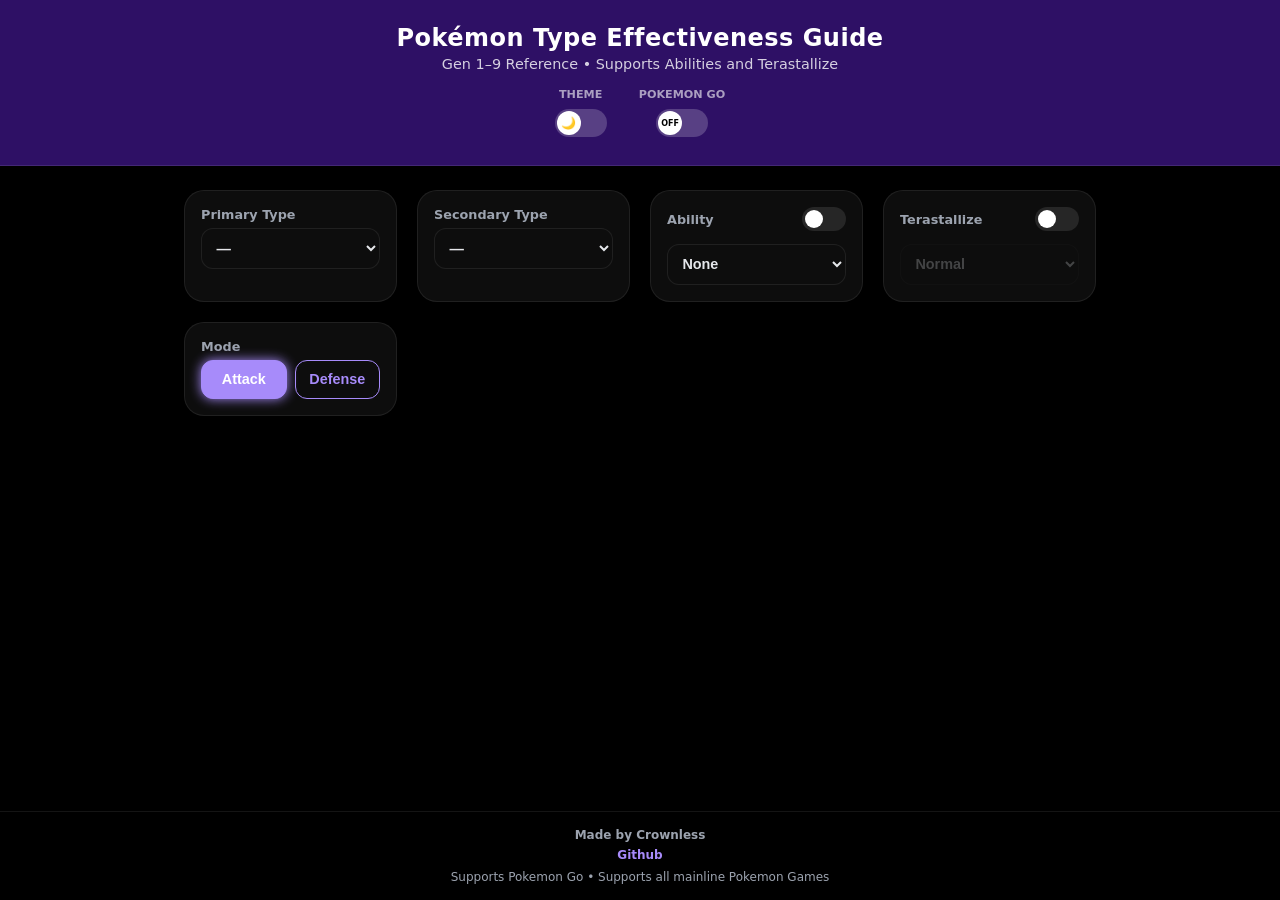
==== index.html @ 7f59a4cb "Update index.html" ====
<!DOCTYPE html>
<html lang="en">
<head>
<meta charset="UTF-8" />
<meta name="viewport" content="width=device-width, initial-scale=1.0" />
<title>Pokémon Type Effectiveness – Casual Guide</title>

<style>
:root{
  --bg:#000000;--card:#0d0d0d;--text:#e5e7eb;--muted:#9ca3af;--accent:#a78bfa;--border:rgba(255,255,255,.08);
  --header-bg:#2e1065;--header-text:#ffffff;
  --x4:#dc2626;--x2:#f87171;--x1:#eab308;--x05:#22c55e;--x025:#16a34a;--x0:#60a5fa;
}
body.light{
  --bg:#f4f6fb;--card:#ffffff;--text:#0f172a;--muted:#475569;--accent:#7c3aed;--border:rgba(0,0,0,.08);
  --header-bg:#4c1d95;
}
*{box-sizing:border-box}
html,body{height:100%}
body{margin:0;font-family:system-ui,Segoe UI,Roboto,sans-serif;font-weight:500;background:var(--bg);color:var(--text);transition:.3s}

.wrapper{min-height:100%;display:flex;flex-direction:column}

.header{
    padding:1.5rem 1.5rem;
    background: var(--header-bg);
    color: var(--header-text);
    border-bottom: 1px solid rgba(255,255,255,0.1);
}
.header-row{display:flex;align-items:center;justify-content:center;text-align:center}
.container{width:100%;max-width:960px;margin:0 auto;padding:1.5rem 1.5rem 0;flex:1;background:var(--bg)}

h1{margin:0;font-weight:800;letter-spacing:.02em;font-size: 1.5rem}
.subtitle{color:rgba(255,255,255,0.8);margin:.25rem 0 0;font-size: 0.9rem}

.toggle-group { display: flex; align-items: center; justify-content: center; gap: 2rem; margin-top: 1rem; }
.toggle-wrapper { display: flex; flex-direction: column; align-items: center; gap: 0.5rem; }
.toggle-label-text { font-size: 0.7rem; font-weight: 800; color: rgba(255,255,255,0.6); text-transform: uppercase; }

.theme-toggle input, .go-mode-toggle input {display:none}
.theme-label, .go-label {width:52px;height:28px;background:rgba(255,255,255,0.2);border-radius:999px;position:relative;cursor:pointer;display:inline-block}
.theme-label::after, .go-label::after {position:absolute;top:2px;left:2px;width:24px;height:24px;background:#fff;border-radius:50%;display:flex;align-items:center;justify-content:center;font-size:.75rem;transition:.3s;color:#000}

.theme-label::after{content:"🌙"}
.theme-toggle input:checked + .theme-label::after{transform:translateX(24px);content:"☀️"}

.go-label::after{content:"OFF"; font-size: 0.5rem; font-weight: 900;}
.go-mode-toggle input:checked + .go-label::after{transform:translateX(24px); content:"GO"; color: #ef4444;}

.ios-switch { position: relative; display: inline-block; width: 44px; height: 24px; }
.ios-switch input { opacity: 0; width: 0; height: 0; }
.slider { position: absolute; cursor: pointer; top: 0; left: 0; right: 0; bottom: 0; background-color: rgba(255,255,255,0.1); transition: .3s; border-radius: 34px; }
.slider:before { position: absolute; content: ""; height: 18px; width: 18px; left: 3px; bottom: 3px; background-color: white; transition: .3s; border-radius: 50%; }
input:checked + .slider { background-color: var(--accent); box-shadow: 0 0 10px var(--accent); }
input:checked + .slider:before { transform: translateX(20px); }

body.light .slider { background-color: #9ca3af; }
body.light input:checked + .slider { background-color: var(--accent); }

.card{background:var(--card);border:1px solid var(--border);border-radius:1.25rem;padding:1rem; position: relative;}
.controls{display:grid;grid-template-columns:repeat(auto-fit,minmax(200px,1fr));gap:1.25rem}

/* Layout for GO Mode */
body.go-active .controls {
    display: flex;
    flex-wrap: wrap;
    justify-content: center;
}
body.go-active .controls .card {
    flex: 1;
    min-width: 250px;
    max-width: 300px;
}

label{font-size:.8rem;color:var(--muted);font-weight:700;display:block}
select{width:100%;padding:.65rem;border-radius:.75rem;border:1px solid var(--border);background:var(--card);color:var(--text);font-weight:600;font-size:.9rem;outline:none;margin-top:0.4rem}
select:disabled{opacity:0.25}

.card-header{display:flex;justify-content:space-between;align-items:center;margin-bottom:0.4rem}

.button-group{display:flex;gap:.5rem;margin-top:0.4rem}
button{flex:1;padding:.65rem;border-radius:.75rem;border:1px solid var(--accent);background:transparent;color:var(--accent);font-weight:700;font-size:.9rem;cursor:pointer;transition:.2s ease}
button.active{background:var(--accent);color:#fff;box-shadow:0 0 12px var(--accent)}

.results{margin-top:2rem;display:grid;gap:1.25rem;grid-template-columns:repeat(auto-fit,minmax(260px,1fr))}
.results .card h3 { font-size: 1rem; margin-bottom: 0.75rem; border-bottom: 1px solid var(--border); padding-bottom: 0.4rem; }

.card.res-x4 { border: 2px solid var(--x4); }
.card.res-x2 { border: 2px solid #f97316; } 
.card.res-x1 { border: 2px solid var(--x1); } 
.card.res-x05 { border: 2px solid #86efac; } 
.card.res-x025 { border: 2px solid var(--x025); } 
.card.res-x0 { border: 2px solid var(--x0); }

.tag{display:inline-flex;align-items:center;gap:.45rem;padding:.35rem .75rem;border-radius:999px;font-size:.75rem;font-weight:800;margin:.15rem}
.x4{background:color-mix(in srgb,var(--x4)20%,transparent);color:var(--x4)}
.x2{background:color-mix(in srgb,#f97316 20%,transparent);color:#f97316}
.x1{background:color-mix(in srgb,var(--x1)20%,transparent);color:var(--x1)}
.x05{background:color-mix(in srgb,#86efac 20%,transparent);color:#86efac}
.x025{background:color-mix(in srgb,var(--x025)20%,transparent);color:var(--x025)}
.x0{background:color-mix(in srgb,var(--x0)20%,transparent);color:var(--x0)}

.type-icon{width:18px;height:18px;border-radius:50%;display:inline-flex;align-items:center;justify-content:center;flex-shrink:0}
.type-icon svg { width: 12px; height: 12px; fill: white; }

footer{margin-top:2rem;text-align:center;color:var(--muted);font-size:.75rem;padding:1rem 0;background:var(--bg);border-top:1px solid var(--border)}
</style>
</head>
<body>
<div class="wrapper">
  <header class="header">
    <div class="header-row">
      <div class="header-title">
        <h1>Pokémon Type Effectiveness Guide</h1>
        <p class="subtitle">Gen 1–9 Reference • Supports Abilities and Terastallize</p>
        
        <div class="toggle-group">
          <div class="toggle-wrapper">
            <span class="toggle-label-text">Theme</span>
            <div class="theme-toggle">
              <input type="checkbox" id="themeToggle" />
              <label for="themeToggle" class="theme-label"></label>
            </div>
          </div>
          <div class="toggle-wrapper">
            <span class="toggle-label-text">Pokemon GO</span>
            <div class="go-mode-toggle">
              <input type="checkbox" id="goToggle" />
              <label for="goToggle" class="go-label"></label>
            </div>
          </div>
        </div>
      </div>
    </div>
  </header>

  <main class="container">
    <div class="controls">
      <div class="card"><label>Primary Type</label><select id="type1"></select></div>
      <div class="card"><label>Secondary Type</label><select id="type2"></select></div>
      
      <div class="card" id="abilityCard">
        <div class="card-header">
          <label>Ability</label>
          <label class="ios-switch"><input type="checkbox" id="abilityToggle"><span class="slider"></span></label>
        </div>
        <select id="abilitySelect"></select>
      </div>

      <div class="card" id="teraCard">
        <div class="card-header">
          <label>Terastallize</label>
          <label class="ios-switch"><input type="checkbox" id="teraToggle"><span class="slider"></span></label>
        </div>
        <select id="teraType" disabled></select>
      </div>

      <div class="card" id="weatherCard" style="display: none;">
        <div class="card-header">
          <label>Weather Boost</label>
          <label class="ios-switch"><input type="checkbox" id="weatherToggle"><span class="slider"></span></label>
        </div>
        <select id="weatherSelect">
          <option value="None">None</option>
          <option value="Clear">Sunny/Clear (Fire, Grass, Ground)</option>
          <option value="Rainy">Rainy (Water, Electric, Bug)</option>
          <option value="Partly Cloudy">Partly Cloudy (Normal, Rock)</option>
          <option value="Cloudy">Cloudy (Fairy, Fighting, Poison)</option>
          <option value="Windy">Windy (Dragon, Flying, Psychic)</option>
          <option value="Snow">Snow (Ice, Steel)</option>
          <option value="Fog">Fog (Dark, Ghost)</option>
        </select>
      </div>

      <div class="card">
        <label>Mode</label>
        <div class="button-group">
          <button id="attackBtn" class="active">Attack</button>
          <button id="defenseBtn">Defense</button>
        </div>
      </div>
    </div>
    <div class="results" id="results"></div>
  </main>

  <footer>
    <div style="margin-bottom:.35rem;font-weight:600">Made by Crownless</div>
    <div style="margin-bottom:.5rem">
      <a href="https://github.com/Crownles-s" target="_blank" rel="noopener noreferrer" style="color:var(--accent);text-decoration:none;font-weight:600">Github</a>
    </div>
    <div>Supports Pokemon Go • Supports all mainline Pokemon Games</div>
  </footer>
</div>

<script>
const TYPES=["Normal","Fire","Water","Electric","Grass","Ice","Fighting","Poison","Ground","Flying","Psychic","Bug","Rock","Ghost","Dragon","Dark","Steel","Fairy"];
const WEATHER_TYPES = {
  "None": [],
  "Clear": ["Fire", "Grass", "Ground"],
  "Rainy": ["Water", "Electric", "Bug"],
  "Partly Cloudy": ["Normal", "Rock"],
  "Cloudy": ["Fairy", "Fighting", "Poison"],
  "Windy": ["Dragon", "Flying", "Psychic"],
  "Snow": ["Ice", "Steel"],
  "Fog": ["Dark", "Ghost"]
};

const TYPE_DATA = {
  Normal: { color: '#A8A77A', path: 'M12,2C6.47,2,2,6.47,2,12s4.47,10,10,10s10-4.47,10-10S17.53,2,12,2z M12,17c-2.76,0-5-2.24-5-5s2.24-5,5-5s5,2.24,5,5 S14.76,17,12,17z' },
  Fire: { color: '#EE8130', path: 'M17.43,11.23C16.5,8.19,13,6.3,13,2c0,0-5,2-5,7c0,1.25,0.44,2.39,1.16,3.3C7.45,11.51,6,9.88,6,8c-1.1,1.15-2,3.15-2,5 c0,4.42,3.58,8,8,8s8-3.58,8-8C20,11,17.43,11.23,17.43,11.23z' },
  Water: { color: '#6390F0', path: 'M12,2L4.5,20.29L5.21,21L12,18l6.79,3l0.71-0.71L12,2z' },
  Electric: { color: '#F7D02C', path: 'M7,2v11h3v9l7-12h-4l4-8H7z' },
  Grass: { color: '#7AC74C', path: 'M17,8c-1.11,0-2.07,0.67-2.5,1.63C14.07,8.67,13.11,8,12,8s-2.07,0.67-2.5,1.63C9.07,8.67,8.11,8,7,8 c-1.66,0-3,1.34-3,3c0,3.32,4,7.34,8,11c4-3.66,8-7.68,8-11C20,9.34,18.66,8,17,8z' },
  Ice: { color: '#96D9D6', path: 'M12,2l2.35,5.15L20,9.5l-4.12,4.4L17,20l-5-3.09L7,20l1.12-6.1L4,9.5l5.65-2.35L12,2z' },
  Fighting: { color: '#C22E28', path: 'M19.53,10.66l-1.42-1.42l-3.21,3.21L13.48,11l3.21-3.21l-1.41-1.41l-3.21,3.21l-1.42-1.42l3.21-3.21l-1.41-1.41 l-3.21,3.21L7.63,5.34l3.21-3.21L9.42,0.72l-8.7,8.7l1.41,1.41l3.21-3.21l1.41,1.41l-3.21,3.21l1.42,1.42l3.21-3.21l1.41,1.41 l-3.21,3.21l1.42,1.42l3.21-3.21l1.41,1.41l-3.21,3.21l1.41,1.41l8.71-8.7L19.53,10.66z' },
  Poison: { color: '#A33EA1', path: 'M12,2C6.48,2,2,6.48,2,12s4.48,10,10,10s10-4.48,10-10S17.52,2,12,2z M12,20c-4.41,0-8-3.59-8-8c0-4.41,3.59-8,8-8 s8,3.59,8,8C20,16.41,16.41,20,12,20z' },
  Ground: { color: '#E2BF65', path: 'M12,2L2,7v10l10,5l10-5V7L12,2z M12,4.44l7.78,3.89l-7.78,3.89L4.22,8.33L12,4.44z M4,15.56V9.67l7,3.5v5.89 L4,15.56z M13,19.06v-5.89l7-3.5v5.89L13,19.06z' },
  Flying: { color: '#A98FF3', path: 'M21,3.31C21,3.14,20.86,3,20.69,3h-2.38c-0.12,0-0.23,0.07-0.28,0.18L13,12l-5.04-8.82C7.91,3.07,7.8,3,7.69,3H5.31 C5.14,3,5,3.14,5,3.31c0,0.07,0.02,0.14,0.06,0.2L11,15l-6.94,6.8c-0.12,0.12-0.12,0.32,0,0.44l1.69,1.69c0.12,0.12,0.32,0.12,0.44,0 L13,17.12l6.81,6.81c0.12,0.12,0.32,0.12,0.44,0l1.69-1.69c0.12-0.12,0.12-0.32,0-0.44L15,15l5.94-11.49C20.98,3.45,21,3.38,21,3.31z' },
  Psychic: { color: '#F95587', path: 'M12,2C6.48,2,2,6.48,2,12s4.48,10,10,10s10-4.48,10-10S17.52,2,12,2z M12,18c-3.31,0-6-2.69-6-6s2.69-6,6-6 s6,2.69,6,6S15.31,18,12,18z' },
  Bug: { color: '#A6B91A', path: 'M12,10.5c1.38,0,2.5,1.12,2.5,2.5s-1.12,2.5-2.5,2.5s-2.5-1.12-2.5-2.5S10.62,10.5,12,10.5z M13,1h-2v3.19 C9.1,4.59,7.45,5.64,6.23,7.12L4.05,4.94L2.64,6.35l2.45,2.45C4.41,9.8,4,11.05,4,12.4v1.1h2v-1.1c0-2.43,1.97-4.4,4.4-4.4h3.2 c2.43,0,4.4,1.97,4.4,4.4v1.1h2v-1.1c0-1.35-0.41-2.6-1.08-3.6l2.45-2.45l-1.41-1.41l-2.18,2.18C16.55,5.64,14.9,4.59,13,4.19V1z M6.12,15.5c0.55,2.55,2.81,4.5,5.88,4.5s5.33-1.95,5.88-4.5H6.12z' },
  Rock: { color: '#B6A136', path: 'M12,2L4.5,20.29L5.21,21L12,18l6.79,3l0.71-0.71L12,2z' },
  Ghost: { color: '#735797', path: 'M12,2C6.47,2,2,6.47,2,12s4.47,10,10,10s10-4.47,10-10S17.53,2,12,2z M12,18c-3.31,0-6-2.69-6-6s2.69-6,6-6s6,2.69,6,6 S15.31,18,12,18z' },
  Dragon: { color: '#6F35FC', path: 'M12,2C6.47,2,2,6.47,2,12c0,1.25,0.23,2.45,0.65,3.56L12,22l9.35-6.44C21.77,14.45,22,13.25,22,12 C22,6.47,17.53,2,12,2z M12,16c-2.21,0-4-1.79-4-4s1.79-4,4-4s4,1.79,4,4S14.21,16,12,16z' },
  Dark: { color: '#705746', path: 'M12,2C6.47,2,2,6.47,2,12s4.47,10,10,10s10-4.47,10-10S17.53,2,12,2z M12,17c-2.76,0-5-2.24-5-5s2.24-5,5-5s5,2.24,5,5 S14.76,17,12,17z' },
  Steel: { color: '#B7B7CE', path: 'M12,2L4.5,20.29L5.21,21L12,18l6.79,3l0.71-0.71L12,2z' },
  Fairy: { color: '#D685AD', path: 'M12,2C6.48,2,2,6.48,2,12s4.48,10,10,10s10-4.48,10-10S17.52,2,12,2z M12,20c-4.41,0-8-3.59-8-8c0-4.41,3.59-8,8-8 s8,3.59,8,8C20,16.41,16.41,20,12,20z' }
};

const CHART={Normal:{Rock:.5,Ghost:0,Steel:.5},Fire:{Fire:.5,Water:.5,Grass:2,Ice:2,Bug:2,Rock:.5,Dragon:.5,Steel:2},Water:{Fire:2,Water:.5,Grass:.5,Ground:2,Rock:2,Dragon:.5},Electric:{Water:2,Electric:.5,Grass:.5,Ground:0,Flying:2,Dragon:.5},Grass:{Fire:.5,Water:2,Grass:.5,Poison:.5,Ground:2,Flying:.5,Bug:.5,Rock:2,Dragon:.5,Steel:.5},Ice:{Fire:.5,Water:.5,Ice:.5,Grass:2,Ground:2,Flying:2,Dragon:2,Steel:.5},Fighting:{Normal:2,Ice:2,Rock:2,Dark:2,Steel:2,Poison:.5,Flying:.5,Psychic:.5,Bug:.5,Fairy:.5,Ghost:0},Poison:{Grass:2,Fairy:2,Poison:.5,Ground:.5,Rock:.5,Ghost:.5,Steel:0},Ground:{Fire:2,Electric:2,Grass:.5,Poison:2,Flying:0,Bug:.5,Rock:2,Steel:2},Flying:{Electric:.5,Grass:2,Fighting:2,Bug:2,Rock:.5,Steel:.5},Psychic:{Fighting:2,Poison:2,Psychic:.5,Steel:.5,Dark:0},Bug:{Fire:.5,Grass:2,Fighting:.5,Poison:.5,Flying:.5,Psychic:2,Ghost:.5,Dark:2,Steel:.5,Fairy:.5},Rock:{Fire:2,Ice:2,Fighting:.5,Ground:.5,Flying:2,Bug:2,Steel:.5},Ghost:{Normal:0,Psychic:2,Ghost:2,Dark:.5},Dragon:{Dragon:2,Steel:.5,Fairy:0},Dark:{Fighting:.5,Psychic:2,Ghost:2,Dark:.5,Fairy:.5},Steel:{Fire:.5,Water:.5,Electric:.5,Ice:2,Rock:2,Fairy:2,Steel:.5},Fairy:{Fire:.5,Fighting:2,Dragon:2,Dark:2,Poison:.5,Steel:.5}};

const CORE_ABILITIES = { "None": {}, "Delta Stream": { delta: true }, "Dry Skin": { immune: ["Water"], weak: { "Fire": 1.25 } }, "Earth Eater": { immune: ["Ground"] }, "Filter / Solid Rock": { filter: true }, "Flash Fire / Well-Baked Body": { immune: ["Fire"] }, "Fluffy": { weak: { "Fire": 2.0 } }, "Heatproof / Water Bubble": { half: ["Fire"] }, "Levitate": { immune: ["Ground"] }, "Lightning Rod / Volt Absorb": { immune: ["Electric"] }, "Mind's Eye / Scrappy": { scrappy: true }, "Purifying Salt": { half: ["Ghost"] }, "Sap Sipper": { immune: ["Grass"] }, "Storm Drain / Water Absorb": { immune: ["Water"] }, "Tera Shell (Full HP)": { teraShell: true }, "Thick Fat": { half: ["Fire", "Ice"] }, "Wonder Guard": { wonder: true } };

const type1=document.getElementById('type1'), type2=document.getElementById('type2'), abs=document.getElementById('abilitySelect'), abilityToggle=document.getElementById('abilityToggle');
const teraType=document.getElementById('teraType'), teraToggle=document.getElementById('teraToggle');
const results=document.getElementById('results'), attackBtn=document.getElementById('attackBtn'), defenseBtn=document.getElementById('defenseBtn'), themeToggle=document.getElementById('themeToggle'), goToggle=document.getElementById('goToggle');
const weatherCard=document.getElementById('weatherCard'), weatherToggle=document.getElementById('weatherToggle'), weatherSelect=document.getElementById('weatherSelect');
const abilityCard=document.getElementById('abilityCard'), teraCard=document.getElementById('teraCard');

function icon(t){
  const data = TYPE_DATA[t];
  return `<span class="type-icon" style="background:${data.color}">
    <svg viewBox="0 0 24 24"><path d="${data.path}"/></svg>
  </span>`;
}
function fillSelect(sel, items, defaultVal){sel.innerHTML=''; items.forEach(t=>sel.add(new Option(t,t))); if(defaultVal) sel.value = defaultVal;}

fillSelect(type1, ["—", ...TYPES]);
fillSelect(type2, ["—", ...TYPES]);
fillSelect(teraType, TYPES, "Normal");
fillSelect(abs, Object.keys(CORE_ABILITIES));

let mode='attack';
attackBtn.onclick=()=>setMode('attack');
defenseBtn.onclick=()=>setMode('defense');
function setMode(m){mode=m; attackBtn.classList.toggle('active',m==='attack'); defenseBtn.classList.toggle('active',m==='defense'); update();}

themeToggle.onchange=()=>document.body.classList.toggle('light');

goToggle.onchange=()=>{
  const isGO = goToggle.checked;
  document.body.classList.toggle('go-active', isGO);
  abilityCard.style.display = isGO ? 'none' : 'block';
  teraCard.style.display = isGO ? 'none' : 'block';
  weatherCard.style.display = isGO ? 'block' : 'none';
  update();
};

teraToggle.onchange=()=>{ teraType.disabled = !teraToggle.checked; update(); };
abilityToggle.onchange=()=>{ abs.disabled = !abilityToggle.checked; update(); };
weatherToggle.onchange=()=>{ weatherSelect.disabled = !weatherToggle.checked; update(); };
[type1, type2, abs, teraType, weatherSelect].forEach(el => el.onchange = update);

function calc(types){
  const m={}; TYPES.forEach(t=>m[t]=1);
  const isGO = goToggle.checked;
  const abi = (!isGO && abilityToggle.checked) ? (CORE_ABILITIES[abs.value] || {}) : {};
  
  const GO_MULT = { SE: 1.6, NVE: 0.625, IMMUNE: 0.390625 };

  if(mode==='attack'){
    TYPES.forEach(defender => {
      let best = 0;
      types.forEach(attacker => {
        let score = CHART[attacker]?.[defender] ?? 1;
        
        if(isGO) {
           if(score === 2) score = GO_MULT.SE;
           else if(score === 0.5) score = GO_MULT.NVE;
           else if(score === 0) score = GO_MULT.IMMUNE;
           
           if(weatherToggle.checked && WEATHER_TYPES[weatherSelect.value].includes(attacker)) {
             score *= 1.2;
           }
        } else {
           if(abi.scrappy && defender === "Ghost" && (attacker === "Normal" || attacker === "Fighting")) score = 1;
           if(attacker === 'Ice' && defender === 'Water') score = 2; 
        }

        if(score > best) best = score;
      });
      m[defender] = best;
    });
  } else {
    const defTypes = (!isGO && teraToggle.checked) ? [teraType.value] : types;
    TYPES.forEach(attacker => {
      let val = 1;
      defTypes.forEach(def => {
          let eff = CHART[attacker]?.[def] ?? 1;
          
          if(isGO) {
            if(eff === 2) eff = GO_MULT.SE;
            else if(eff === 0.5) eff = GO_MULT.NVE;
            else if(eff === 0) eff = GO_MULT.IMMUNE;
          } else {
            if(abi.delta && defTypes.includes('Flying') && ['Electric','Ice','Rock'].includes(attacker)) eff = 1;
          }
          val *= eff;
      });
      
      if(!isGO) {
          if(abi.immune?.includes(attacker)) val = 0;
          if(abi.half?.includes(attacker)) val *= 0.5;
          if(abi.weak?.[attacker]) val *= abi.weak[attacker];
          if(abi.filter && val > 1) val *= 0.75;
          if(abi.wonder && val <= 1 && val > 0) val = 0;
          if(abi.teraShell) val = 0.5;
      }
      m[attacker] = val;
    });
  }
  return m;
}

function render(m){
  results.innerHTML='';
  const isGO = goToggle.checked;
  const standardConfig = [[4,'x4','res-x4','4×'],[2,'x2','res-x2','2×'],[1,'x1','res-x1','1×'],[.5,'x05','res-x05','0.5×'],[.25,'x025','res-x025','0.25×'],[0,'x0','res-x0','0×']];
  
  if(isGO) {
    const buckets = {};
    Object.entries(m).forEach(([type, val]) => {
      const rounded = Math.round(val * 1000) / 1000;
      if(!buckets[rounded]) buckets[rounded] = [];
      buckets[rounded].push(type);
    });

    Object.keys(buckets).sort((a,b) => b-a).forEach(val => {
      let resClass = 'res-x1';
      let tagClass = 'x1';
      if(val > 1.2) { resClass = 'res-x4'; tagClass = 'x4'; }
      else if(val > 1) { resClass = 'res-x2'; tagClass = 'x2'; }
      else if(val < 1 && val > 0.5) { resClass = 'res-x05'; tagClass = 'x05'; }
      else if(val <= 0.5 && val > 0.3) { resClass = 'res-x025'; tagClass = 'x025'; }
      else if(val <= 0.3) { resClass = 'res-x0'; tagClass = 'x0'; }

      const div = document.createElement('div');
      div.className = `card ${resClass}`;
      div.innerHTML = `<h3>${val}×</h3>`;
      buckets[val].forEach(t => { div.innerHTML += `<span class="tag ${tagClass}">${icon(t)}${t}</span>`; });
      results.appendChild(div);
    });
  } else {
    standardConfig.forEach(([v, c, resClass, label]) => {
      const list = Object.entries(m).filter(e => e[1] === v);
      if(list.length > 0) {
        const div = document.createElement('div');
        div.className = `card ${resClass}`;
        div.innerHTML = `<h3>${label}</h3>`;
        list.forEach(e => { div.innerHTML += `<span class="tag ${c}">${icon(e[0])}${e[0]}</span>`; });
        results.appendChild(div);
      }
    });
  }
}

function update(){
  const tVals = [type1.value, type2.value].filter(v => v && v !== "—");
  if(tVals.length === 0 && !teraToggle.checked){results.innerHTML=''; return;}
  render(calc(tVals));
}
update();
</script>
</body>
</html>
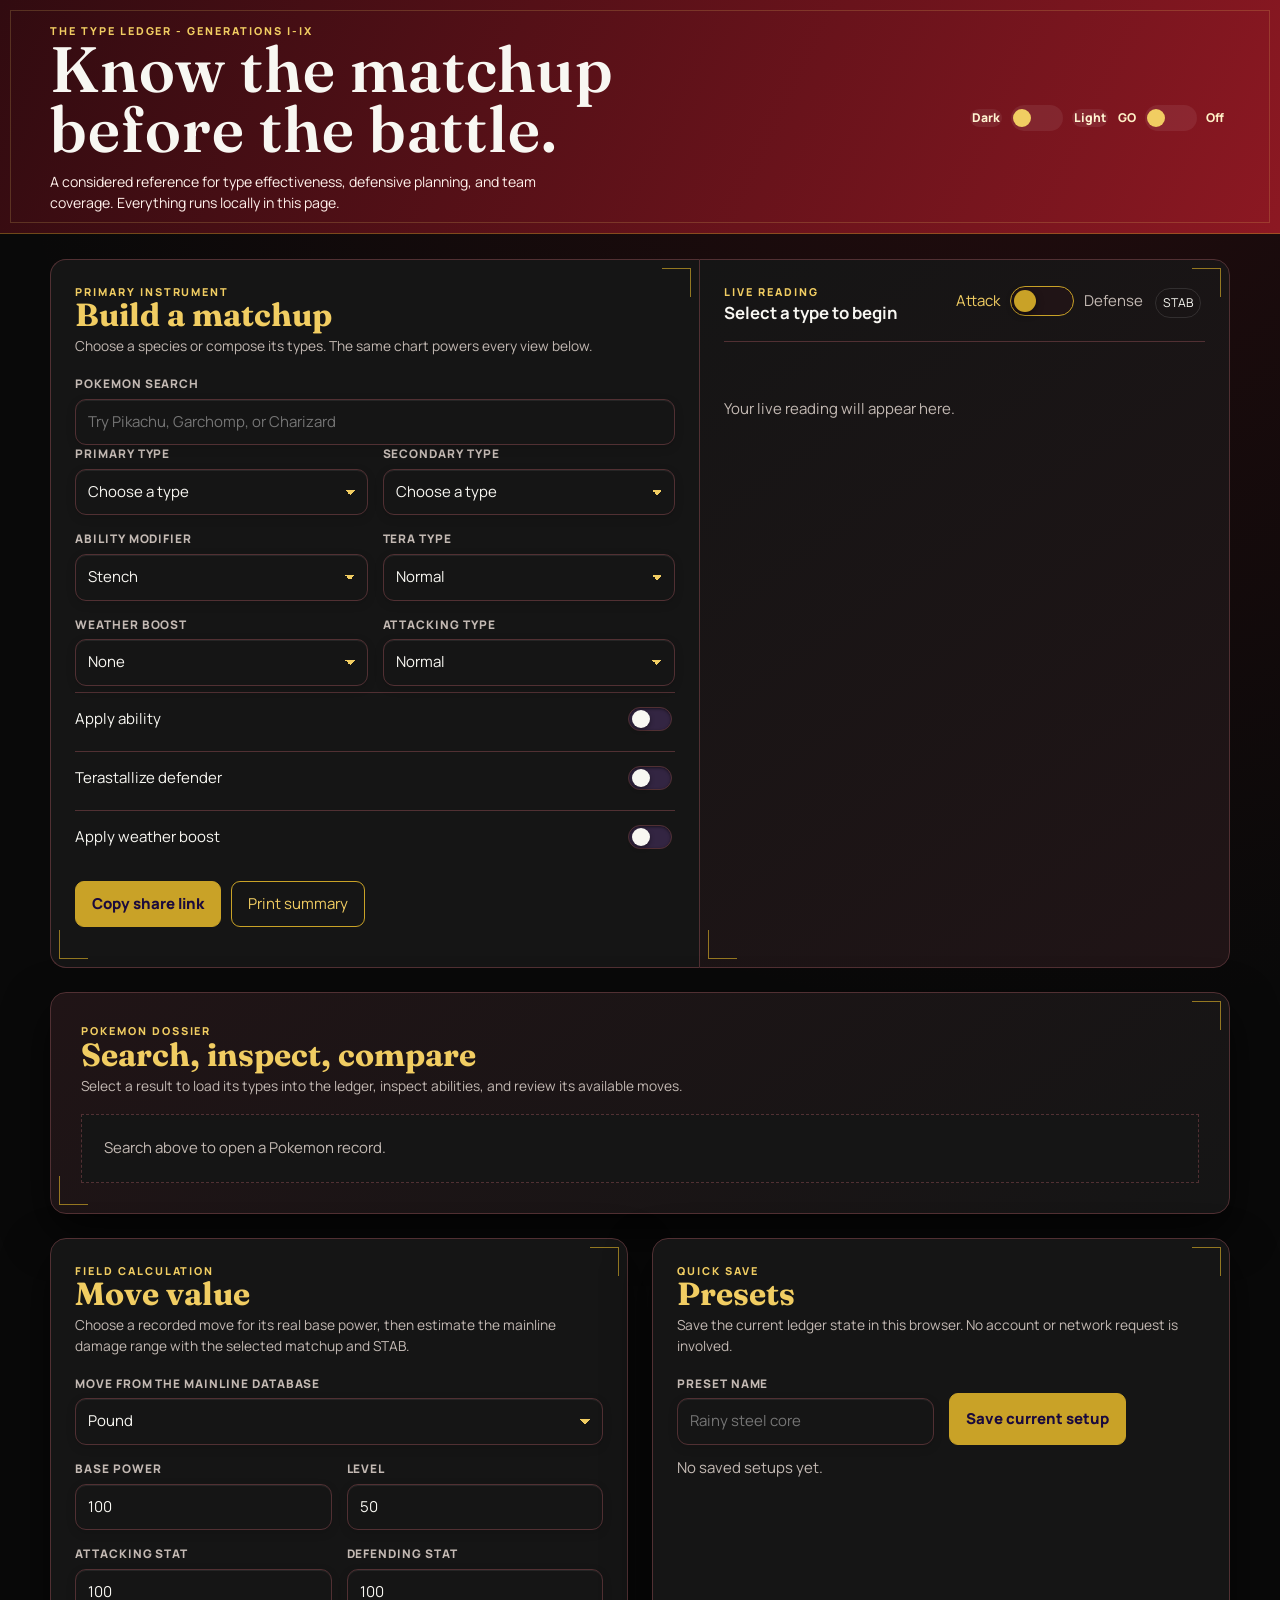
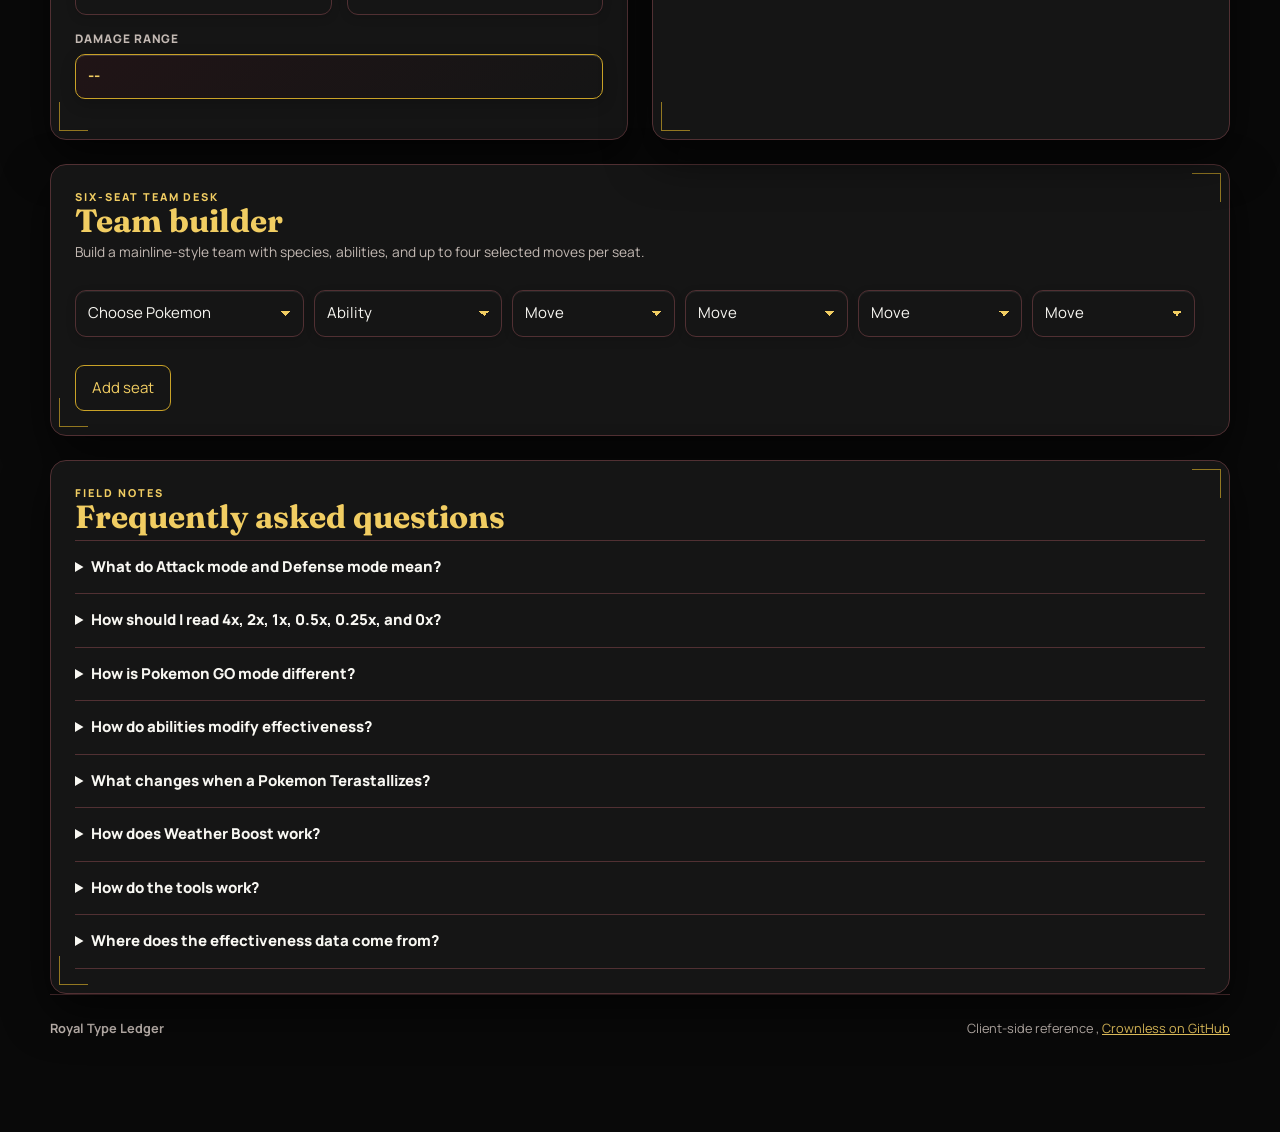
==== commit f611455d: "Deploy Version 2.0" ====
--- a/index.html
+++ b/index.html
@@ -1,384 +1,104 @@
-<!DOCTYPE html>
+<!doctype html>
 <html lang="en">
 <head>
-<meta charset="UTF-8" />
-<meta name="viewport" content="width=device-width, initial-scale=1.0" />
-<title>Pokémon Type Effectiveness – Casual Guide</title>
-
+<meta charset="utf-8">
+<meta name="viewport" content="width=device-width, initial-scale=1">
+<title>Royal Type Ledger | Pokemon Effectiveness</title>
+<link rel="preconnect" href="https://fonts.googleapis.com">
+<link rel="preconnect" href="https://fonts.gstatic.com" crossorigin>
+<link href="https://fonts.googleapis.com/css2?family=Fraunces:opsz,wght@9..144,500;9..144,600;9..144,700&family=Manrope:wght@400;500;600;700;800&display=swap" rel="stylesheet">
 <style>
-:root{
-  --bg:#000000;--card:#0d0d0d;--text:#e5e7eb;--muted:#9ca3af;--accent:#a78bfa;--border:rgba(255,255,255,.08);
-  --header-bg:#2e1065;--header-text:#ffffff;
-  --x4:#dc2626;--x2:#f87171;--x1:#eab308;--x05:#22c55e;--x025:#16a34a;--x0:#60a5fa;
-}
-body.light{
-  --bg:#f4f6fb;--card:#ffffff;--text:#0f172a;--muted:#475569;--accent:#7c3aed;--border:rgba(0,0,0,.08);
-  --header-bg:#4c1d95;
-}
-*{box-sizing:border-box}
-html,body{height:100%}
-body{margin:0;font-family:system-ui,Segoe UI,Roboto,sans-serif;font-weight:500;background:var(--bg);color:var(--text);transition:.3s}
-
-.wrapper{min-height:100%;display:flex;flex-direction:column}
-
-.header{
-    padding:1.5rem 1.5rem;
-    background: var(--header-bg);
-    color: var(--header-text);
-    border-bottom: 1px solid rgba(255,255,255,0.1);
-}
-.header-row{display:flex;align-items:center;justify-content:center;text-align:center}
-.container{width:100%;max-width:960px;margin:0 auto;padding:1.5rem 1.5rem 0;flex:1;background:var(--bg)}
-
-h1{margin:0;font-weight:800;letter-spacing:.02em;font-size: 1.5rem}
-.subtitle{color:rgba(255,255,255,0.8);margin:.25rem 0 0;font-size: 0.9rem}
-
-.toggle-group { display: flex; align-items: center; justify-content: center; gap: 2rem; margin-top: 1rem; }
-.toggle-wrapper { display: flex; flex-direction: column; align-items: center; gap: 0.5rem; }
-.toggle-label-text { font-size: 0.7rem; font-weight: 800; color: rgba(255,255,255,0.6); text-transform: uppercase; }
-
-.theme-toggle input, .go-mode-toggle input {display:none}
-.theme-label, .go-label {width:52px;height:28px;background:rgba(255,255,255,0.2);border-radius:999px;position:relative;cursor:pointer;display:inline-block}
-.theme-label::after, .go-label::after {position:absolute;top:2px;left:2px;width:24px;height:24px;background:#fff;border-radius:50%;display:flex;align-items:center;justify-content:center;font-size:.75rem;transition:.3s;color:#000}
-
-.theme-label::after{content:"🌙"}
-.theme-toggle input:checked + .theme-label::after{transform:translateX(24px);content:"☀️"}
-
-.go-label::after{content:"OFF"; font-size: 0.5rem; font-weight: 900;}
-.go-mode-toggle input:checked + .go-label::after{transform:translateX(24px); content:"GO"; color: #ef4444;}
-
-.ios-switch { position: relative; display: inline-block; width: 44px; height: 24px; }
-.ios-switch input { opacity: 0; width: 0; height: 0; }
-.slider { position: absolute; cursor: pointer; top: 0; left: 0; right: 0; bottom: 0; background-color: rgba(255,255,255,0.1); transition: .3s; border-radius: 34px; }
-.slider:before { position: absolute; content: ""; height: 18px; width: 18px; left: 3px; bottom: 3px; background-color: white; transition: .3s; border-radius: 50%; }
-input:checked + .slider { background-color: var(--accent); box-shadow: 0 0 10px var(--accent); }
-input:checked + .slider:before { transform: translateX(20px); }
-
-body.light .slider { background-color: #9ca3af; }
-body.light input:checked + .slider { background-color: var(--accent); }
-
-.card{background:var(--card);border:1px solid var(--border);border-radius:1.25rem;padding:1rem; position: relative;}
-.controls{display:grid;grid-template-columns:repeat(auto-fit,minmax(200px,1fr));gap:1.25rem}
-
-/* Layout for GO Mode */
-body.go-active .controls {
-    display: flex;
-    flex-wrap: wrap;
-    justify-content: center;
-}
-body.go-active .controls .card {
-    flex: 1;
-    min-width: 250px;
-    max-width: 300px;
-}
-
-label{font-size:.8rem;color:var(--muted);font-weight:700;display:block}
-select{width:100%;padding:.65rem;border-radius:.75rem;border:1px solid var(--border);background:var(--card);color:var(--text);font-weight:600;font-size:.9rem;outline:none;margin-top:0.4rem}
-select:disabled{opacity:0.25}
-
-.card-header{display:flex;justify-content:space-between;align-items:center;margin-bottom:0.4rem}
-
-.button-group{display:flex;gap:.5rem;margin-top:0.4rem}
-button{flex:1;padding:.65rem;border-radius:.75rem;border:1px solid var(--accent);background:transparent;color:var(--accent);font-weight:700;font-size:.9rem;cursor:pointer;transition:.2s ease}
-button.active{background:var(--accent);color:#fff;box-shadow:0 0 12px var(--accent)}
-
-.results{margin-top:2rem;display:grid;gap:1.25rem;grid-template-columns:repeat(auto-fit,minmax(260px,1fr))}
-.results .card h3 { font-size: 1rem; margin-bottom: 0.75rem; border-bottom: 1px solid var(--border); padding-bottom: 0.4rem; }
-
-.card.res-x4 { border: 2px solid var(--x4); }
-.card.res-x2 { border: 2px solid #f97316; } 
-.card.res-x1 { border: 2px solid var(--x1); } 
-.card.res-x05 { border: 2px solid #86efac; } 
-.card.res-x025 { border: 2px solid var(--x025); } 
-.card.res-x0 { border: 2px solid var(--x0); }
-
-.tag{display:inline-flex;align-items:center;gap:.45rem;padding:.35rem .75rem;border-radius:999px;font-size:.75rem;font-weight:800;margin:.15rem}
-.x4{background:color-mix(in srgb,var(--x4)20%,transparent);color:var(--x4)}
-.x2{background:color-mix(in srgb,#f97316 20%,transparent);color:#f97316}
-.x1{background:color-mix(in srgb,var(--x1)20%,transparent);color:var(--x1)}
-.x05{background:color-mix(in srgb,#86efac 20%,transparent);color:#86efac}
-.x025{background:color-mix(in srgb,var(--x025)20%,transparent);color:var(--x025)}
-.x0{background:color-mix(in srgb,var(--x0)20%,transparent);color:var(--x0)}
-
-.type-icon{width:18px;height:18px;border-radius:50%;display:inline-flex;align-items:center;justify-content:center;flex-shrink:0}
-.type-icon svg { width: 12px; height: 12px; fill: white; }
-
-footer{margin-top:2rem;text-align:center;color:var(--muted);font-size:.75rem;padding:1rem 0;background:var(--bg);border-top:1px solid var(--border)}
+:root{--ink:#f8f7f2;--paper:#f8f7f2;--night:#090909;--panel:#151515;--panel2:#201416;--line:#513033;--gold:#c9a227;--gold2:#f1cd62;--muted:#c3b9b3;--royal:#8c1822;--royal2:#310b10;--danger:#ed7068;--good:#83b07b;--blue:#8eb4d2;--shadow:0 18px 45px #00000099}
+*{box-sizing:border-box}html{scroll-behavior:smooth}body{margin:0;background:var(--night);color:var(--ink);font-family:Manrope, sans-serif;font-size:15px;line-height:1.5}body.light{--night:#eee4d3;--panel:#fffaf0;--panel2:#f5ead8;--ink:#21142b;--line:#b9a895;--muted:#554a50;--gold:#a77500;--gold2:#805800;--shadow:0 14px 35px #60431c1c}
+button,input,select{font:inherit}button,select,input{border:1px solid var(--line);background:var(--panel);color:var(--ink)}button{cursor:pointer;border-radius:9px;transition:transform .2s ease,box-shadow .2s ease,background-color .2s ease,color .2s ease,border-color .2s ease}button:hover{transform:translateY(-2px);box-shadow:0 0 0 1px #c9a22755,0 7px 18px #c9a22733}button:active{transform:translateY(0);box-shadow:0 2px 7px #0006}button:focus-visible,input:focus-visible,select:focus-visible,summary:focus-visible{outline:3px solid var(--gold2);outline-offset:2px}
+.site{min-height:100vh;background:radial-gradient(circle at 80% 0,#8c182233,transparent 35%),var(--night)}.masthead{background:linear-gradient(115deg,var(--royal2),var(--royal));border-bottom:1px solid #c9a22766;position:relative;color:#f8f7f2}.masthead:after{content:"";position:absolute;inset:10px;border:1px solid #e8c76633;pointer-events:none}.mast-inner,.shell{width:min(1180px,calc(100% - 32px));margin:auto}.mast-inner{padding:23px 0 20px;display:flex;justify-content:space-between;gap:30px;align-items:center}.eyebrow,.kicker{letter-spacing:.18em;text-transform:uppercase;font-size:.68rem;font-weight:800;color:var(--gold2)}h1,h2,h3{font-family:"Fraunces",serif;line-height:.94;margin:0}h1{font-size:clamp(2.3rem,5vw,4rem);font-weight:600;letter-spacing:.015em;max-width:600px}h1 em{font-weight:600;font-style:normal}.lead{color:#e9dfcf;max-width:500px;margin:11px 0 0;font-size:.88rem}.header-actions{display:flex;gap:10px;flex-wrap:wrap;align-items:center}.header-actions button,.button{padding:10px 14px;border:1px solid var(--gold);background:transparent;color:var(--gold2);font-weight:800}.header-actions button:hover,.button:hover{background:var(--gold);color:#1a0a3d;box-shadow:0 0 16px #e8c76666,0 7px 18px #0005}.theme-switch,.go-switch{display:flex;align-items:center;gap:9px;color:#fff1c7;font-size:.76rem;font-weight:800}.theme-switch button,.go-switch button{padding:0 2px;border:0;background:none;color:#fff1c7}.theme-track,.go-track{width:52px;height:26px;border-radius:999px;border:1px solid var(--gold);background:#0006;padding:3px}.theme-track span,.go-track span{display:block;width:18px;height:18px;border-radius:50%;background:var(--gold2);transition:transform .25s ease}.theme-switch.light .theme-track span,.go-switch.on .go-track span{transform:translateX(24px)}.go-switch .go-track{width:52px}.go-switch .go-state{min-width:24px}.shell{padding:25px 0 70px}.toolbar{display:flex;justify-content:space-between;align-items:center;border-bottom:1px solid var(--line);padding:0 0 18px;margin-bottom:26px;gap:16px}.toolbar nav{display:flex;gap:18px;overflow:auto}.toolbar a{color:var(--muted);text-decoration:none;font-weight:700;white-space:nowrap}.toolbar a:hover{color:var(--gold2)}.mode-switch{display:flex;align-items:center;gap:10px}.mode-switch button{border:0;padding:0;color:var(--muted);background:transparent}.mode-switch button.active{color:var(--gold2)}.mode-switch .mode-track{width:64px;height:30px;border-radius:999px;background:var(--panel2);border:1px solid var(--gold);padding:3px;position:relative}.mode-switch .mode-thumb{display:block;width:22px;height:22px;border-radius:50%;background:var(--gold);transition:transform .25s ease;box-shadow:0 2px 7px #0008}.mode-switch.defense .mode-thumb{transform:translateX(34px)}
+body.light .masthead{background:linear-gradient(115deg,#5c1018,#a32831);color:#fff}.masthead .lead{color:#fff1eb}.masthead .header-actions button{background:#ffffff12;color:#fff4d2}.masthead .header-actions button:hover{background:var(--gold);color:#2c0b0d}
+.layout{display:grid;grid-template-columns:minmax(0,1.1fr) minmax(300px,.9fr);gap:0;align-items:stretch}.layout>.panel{border-radius:0;box-shadow:none}.layout>.panel:first-child{border-radius:16px 0 0 16px;border-right:0}.layout>.results-panel{border-radius:0 16px 16px 0;border-left:1px solid var(--line);background:linear-gradient(145deg,var(--panel),var(--panel2))}.panel{background:var(--panel);border:1px solid var(--line);border-radius:16px;box-shadow:var(--shadow);padding:24px;position:relative}.panel:before{content:"";position:absolute;top:8px;right:8px;width:28px;height:28px;border-top:1px solid var(--gold);border-right:1px solid var(--gold);opacity:.7}.panel:after{content:"";position:absolute;bottom:8px;left:8px;width:28px;height:28px;border-bottom:1px solid var(--gold);border-left:1px solid var(--gold);opacity:.7}.panel h2{font-size:2rem;color:var(--gold2);margin-bottom:8px}.panel h3{font-size:1.55rem;color:var(--gold2);margin-bottom:12px}.muted{color:var(--muted)}.section-note{margin:-2px 0 18px;color:var(--muted);font-size:.86rem}.controls{display:grid;grid-template-columns:1fr 1fr;gap:15px}.field{display:flex;flex-direction:column;gap:6px}.field.full{grid-column:1/-1}.field label{font-size:.74rem;font-weight:800;letter-spacing:.08em;text-transform:uppercase;color:var(--muted)}select,input[type=text],input[type=number]{width:100%;padding:11px 12px;border-radius:11px;box-shadow:inset 0 1px 0 #fff1,0 3px 10px #0002;transition:border-color .2s,box-shadow .2s,transform .2s}select{appearance:none;background-image:linear-gradient(45deg,transparent 50%,var(--gold2) 50%),linear-gradient(135deg,var(--gold2) 50%,transparent 50%);background-position:calc(100% - 17px) 50%,calc(100% - 12px) 50%;background-size:5px 5px,5px 5px;background-repeat:no-repeat;padding-right:34px}select:hover,input[type=text]:hover,input[type=number]:hover{border-color:var(--gold)}select:focus,input[type=text]:focus,input[type=number]:focus{border-color:var(--gold2);box-shadow:0 0 0 3px #c9a22726,0 5px 14px #0003;transform:translateY(-1px)}.check-row{display:flex;align-items:center;justify-content:space-between;padding:11px 0;border-top:1px solid var(--line);margin-top:6px}.switch{appearance:none;width:44px;height:24px;border-radius:999px;padding:0;background:#332542;position:relative;box-shadow:inset 0 1px 3px #0008;transition:.2s}.switch:after{content:"";position:absolute;width:18px;height:18px;left:3px;top:2px;border-radius:50%;background:var(--paper);box-shadow:0 2px 5px #0006;transition:.2s}.switch:checked{background:var(--royal)}.switch:checked:after{transform:translateX(20px)}.control-actions{display:flex;gap:10px;flex-wrap:wrap;margin-top:18px}.control-actions button{padding:11px 16px}.primary{background:var(--gold);color:#1a0a3d;border-color:var(--gold);font-weight:800}.secondary{background:transparent;color:var(--gold2);border-color:var(--gold)}
+.results-panel{position:sticky;top:14px;background:linear-gradient(145deg,var(--panel),var(--panel2))}.result-intro{display:flex;justify-content:space-between;gap:12px;align-items:start;border-bottom:1px solid var(--line);padding-bottom:15px;margin-bottom:15px}.result-intro strong{font-size:1.05rem}.result-controls{display:flex;align-items:center;gap:12px;flex-wrap:wrap;justify-content:flex-end}.reading-summary{display:flex;gap:8px;flex-wrap:wrap;margin:0 0 16px}.reading-stat{padding:8px 11px;border:1px solid var(--line);border-radius:10px;background:var(--night);font-size:.72rem;color:var(--muted)}.reading-stat strong{display:block;color:var(--gold2);font-size:1rem}.result-grid{display:grid;grid-template-columns:repeat(2,1fr);gap:10px}.result-card{padding:13px;border-left:4px solid var(--gold);background:#00000018;border-radius:10px;min-height:70px;transition:transform .2s,box-shadow .2s}.result-card:hover{transform:translateY(-2px);box-shadow:0 8px 18px #0003}.result-card h3{font-family:Manrope,sans-serif;font-size:1.1rem;color:var(--gold2);font-weight:800}.tag{display:inline-flex;align-items:center;gap:6px;padding:5px 7px;margin:4px 4px 0 0;border:1px solid #ffffff1c;font-size:.76rem;border-radius:999px}.tag b{font-size:.6rem;color:var(--gold2)}.x4{border-left-color:#d66b62}.x2{border-left-color:#d69a62}.x1{border-left-color:var(--gold)}.x05,.x025{border-left-color:var(--good)}.x0{border-left-color:var(--blue)}.empty{color:var(--muted);padding:25px 0}.type-dot{display:inline-block;width:9px;height:9px;border-radius:50%;background:var(--type,#aaa)}
+.feature-grid{display:grid;grid-template-columns:repeat(2,1fr);gap:24px;margin-top:24px}.feature-grid .wide{grid-column:auto}.feature-grid>#team{grid-column:1/-1;grid-row:2}.feature-grid>.panel:last-child{grid-column:2;grid-row:1}.search-wrap{position:relative}.search-wrap input{padding-right:45px}.suggestions{position:absolute;z-index:3;left:0;right:0;background:var(--panel2);border:1px solid var(--gold);max-height:220px;overflow:auto}.suggestions button{display:block;width:100%;text-align:left;padding:10px 12px;border:0;border-bottom:1px solid var(--line);background:transparent;color:var(--ink);border-radius:0}.suggestions button:hover{background:var(--royal);box-shadow:0 0 12px #8c182266}.pokemon-desk{margin-top:24px;background:linear-gradient(145deg,var(--panel2),var(--panel));padding:30px}.profile-empty{padding:22px;background:var(--panel);border:1px dashed var(--line);color:var(--muted)}.profile-grid{display:grid;grid-template-columns:minmax(220px,.75fr) minmax(0,1.7fr);gap:20px}.profile-block{padding:20px;background:var(--panel);border:1px solid var(--line);border-radius:14px;min-width:0}.profile-block:last-child{grid-column:1/-1}.profile-block h3{font-size:1.2rem;margin-bottom:9px}.profile-type{display:inline-flex;align-items:center;gap:7px;padding:7px 10px;border:1px solid var(--line);border-radius:999px;margin:3px}.move-list,.evolution-list{display:flex;flex-wrap:wrap;gap:8px;max-height:430px;overflow:auto;padding:4px}.move-chip,.evolution-link{position:relative;padding:7px 10px;border-radius:10px;background:var(--panel2);border:1px solid var(--move-color,var(--line));font-size:.78rem;color:var(--ink)}.move-chip{border-left:4px solid var(--move-color,var(--line));cursor:help}.move-chip b{color:var(--gold2);font-size:.65rem}.move-chip small{display:none}.move-chip:focus-visible:after,.move-chip:hover:after{content:attr(data-tooltip);position:absolute;z-index:5;left:0;bottom:calc(100% + 8px);width:220px;padding:10px 12px;border:1px solid var(--gold);border-radius:10px;background:var(--night);color:var(--ink);box-shadow:0 12px 26px #0009;font-size:.74rem;line-height:1.4;pointer-events:none}.evolution-link{color:var(--gold2);cursor:pointer}.evolution-link:hover{border-color:var(--gold);background:var(--royal)}.team-list{display:grid;gap:12px}.team-row{display:grid;grid-template-columns:1.4fr 1.15fr repeat(4,minmax(135px,1fr)) auto;gap:10px;margin:10px 0;align-items:center}.team-row select{min-width:0}.team-row button{padding:0 10px;color:var(--danger);border-color:#75413e}.coverage{display:grid;grid-template-columns:repeat(3,1fr);gap:8px}.coverage div{padding:9px;background:var(--panel2);font-size:.78rem}.coverage:empty{display:none}.coverage strong{display:block;color:var(--gold2);font-size:1rem}.counter{display:flex;justify-content:space-between;align-items:center;padding:10px 0;border-bottom:1px solid var(--line)}.counter:last-child{border:0}.bar{width:90px;height:6px;background:#382c45}.bar i{display:block;height:100%;background:var(--gold)}.preset-list{display:flex;flex-wrap:wrap;gap:8px;margin-top:12px}.preset-list button{padding:7px 9px;color:var(--gold2);background:transparent}.effective-output{display:flex;align-items:center;min-height:45px;padding:10px 12px;border:1px solid var(--gold);border-radius:10px;background:linear-gradient(135deg,var(--panel2),var(--panel));color:var(--gold2);font-weight:800;letter-spacing:.03em;box-shadow:inset 0 1px 0 #fff2,0 5px 15px #0003}.faq{margin-top:24px}.faq details{border-top:1px solid var(--line);padding:15px 0}.faq details:last-child{border-bottom:1px solid var(--line)}summary{cursor:pointer;font-weight:800;color:var(--ink)}.faq p{color:var(--muted);max-width:820px;margin:10px 0 0}.footer{border-top:1px solid var(--line);padding:24px 0;color:var(--muted);font-size:.8rem;display:flex;justify-content:space-between;gap:20px}.footer a{color:var(--gold2)}#team,#presets{grid-column:1/-1}
+@media (prefers-reduced-motion:reduce){button{transition:none}button:hover,button:active{transform:none}}
+@media(max-width:800px){.mast-inner{display:block;padding:38px 0 30px}.header-actions{margin-top:24px}.layout,.feature-grid{grid-template-columns:1fr}.layout>.panel:first-child,.layout>.results-panel{border-radius:16px;border:1px solid var(--line)}.layout>.results-panel{margin-top:14px}.feature-grid .wide,.feature-grid>#team,.feature-grid>.panel:last-child{grid-column:auto;grid-row:auto}.results-panel{position:sticky;top:0;z-index:2}.toolbar{display:block}.toolbar nav{margin-bottom:15px}.controls{grid-template-columns:1fr}.field.full{grid-column:auto}.coverage{grid-template-columns:repeat(2,1fr)}.footer{display:block}.footer span{display:block;margin-top:8px}}
+@media(max-width:800px){.shell,.mast-inner{width:min(100% - 24px,680px)}.pokemon-desk{padding:18px}.profile-grid{grid-template-columns:1fr}.profile-block:last-child{grid-column:auto}.team-row{grid-template-columns:1fr 1fr}.team-row button{grid-column:1/-1;padding:8px}.move-list{max-height:360px}.move-chip:focus-visible:after,.move-chip:hover:after{position:fixed;left:12px;right:12px;bottom:18px;width:auto}.toolbar nav{gap:12px}.header-actions{gap:8px}.header-actions button{padding:9px 10px}}
+@media(max-width:520px){body{font-size:14px}.mast-inner{padding:26px 0 22px}h1{font-size:clamp(2.1rem,12vw,3rem)}.lead{font-size:.8rem}.panel{padding:17px;border-radius:13px}.result-grid{grid-template-columns:1fr}.result-card{min-height:0}.reading-summary{display:grid;grid-template-columns:repeat(2,1fr)}.reading-stat{text-align:center}.team-row{grid-template-columns:1fr}.team-row button{grid-column:auto}.coverage{grid-template-columns:1fr 1fr}.theme-switch{justify-content:flex-start}}
+@media print{body,body.light{--night:#fff;--panel:#fff;--panel2:#fafafa;--ink:#111;--muted:#444;--line:#bbb;--gold:#333;--gold2:#111}.masthead{background:#fff;color:#111}.masthead:after,.header-actions,.toolbar,.controls,.feature-grid,.faq,.footer{display:none!important}.shell{width:100%;padding:0}.layout{display:block}.results-panel{position:static;box-shadow:none}.panel{box-shadow:none;border:0}.result-grid{grid-template-columns:repeat(3,1fr)}}
+.counter{display:grid;gap:7px;margin:12px 0}.counter>span:first-child{display:flex;justify-content:space-between;align-items:center;font-weight:800}.counter b{color:var(--gold2);font-variant-numeric:tabular-nums}.bar{height:14px;border-radius:999px;background:linear-gradient(90deg,#24151a,#3b2528);border:1px solid var(--line);padding:2px;overflow:hidden;box-shadow:inset 0 2px 5px #0008}.bar i{display:block;height:100%;border-radius:999px;background:linear-gradient(90deg,#9b1826,#e8c766);box-shadow:0 0 12px #e8c76688;transition:width .35s ease}.profile-ability{display:block;margin:8px 0;padding:12px;border:1px solid var(--line);border-radius:10px;background:var(--panel2)}.profile-ability strong{color:var(--gold2);display:block}.hidden-ability-badge{display:inline-flex;margin-top:6px;padding:3px 8px;border:1px solid var(--gold);border-radius:999px;color:var(--gold2);font-size:.63rem;font-weight:800;letter-spacing:.08em;text-transform:uppercase}.move-group{margin-bottom:18px}.move-group h4{margin:0 0 9px;color:var(--gold2);font-size:.72rem;letter-spacing:.12em;text-transform:uppercase}.move-chip.non-stab{opacity:.9}
 </style>
 </head>
 <body>
-<div class="wrapper">
-  <header class="header">
-    <div class="header-row">
-      <div class="header-title">
-        <h1>Pokémon Type Effectiveness Guide</h1>
-        <p class="subtitle">Gen 1–9 Reference • Supports Abilities and Terastallize</p>
-        
-        <div class="toggle-group">
-          <div class="toggle-wrapper">
-            <span class="toggle-label-text">Theme</span>
-            <div class="theme-toggle">
-              <input type="checkbox" id="themeToggle" />
-              <label for="themeToggle" class="theme-label"></label>
-            </div>
-          </div>
-          <div class="toggle-wrapper">
-            <span class="toggle-label-text">Pokemon GO</span>
-            <div class="go-mode-toggle">
-              <input type="checkbox" id="goToggle" />
-              <label for="goToggle" class="go-label"></label>
-            </div>
-          </div>
-        </div>
-      </div>
-    </div>
-  </header>
-
-  <main class="container">
-    <div class="controls">
-      <div class="card"><label>Primary Type</label><select id="type1"></select></div>
-      <div class="card"><label>Secondary Type</label><select id="type2"></select></div>
-      
-      <div class="card" id="abilityCard">
-        <div class="card-header">
-          <label>Ability</label>
-          <label class="ios-switch"><input type="checkbox" id="abilityToggle"><span class="slider"></span></label>
-        </div>
-        <select id="abilitySelect"></select>
-      </div>
-
-      <div class="card" id="teraCard">
-        <div class="card-header">
-          <label>Terastallize</label>
-          <label class="ios-switch"><input type="checkbox" id="teraToggle"><span class="slider"></span></label>
-        </div>
-        <select id="teraType" disabled></select>
-      </div>
-
-      <div class="card" id="weatherCard" style="display: none;">
-        <div class="card-header">
-          <label>Weather Boost</label>
-          <label class="ios-switch"><input type="checkbox" id="weatherToggle"><span class="slider"></span></label>
-        </div>
-        <select id="weatherSelect">
-          <option value="None">None</option>
-          <option value="Clear">Sunny/Clear (Fire, Grass, Ground)</option>
-          <option value="Rainy">Rainy (Water, Electric, Bug)</option>
-          <option value="Partly Cloudy">Partly Cloudy (Normal, Rock)</option>
-          <option value="Cloudy">Cloudy (Fairy, Fighting, Poison)</option>
-          <option value="Windy">Windy (Dragon, Flying, Psychic)</option>
-          <option value="Snow">Snow (Ice, Steel)</option>
-          <option value="Fog">Fog (Dark, Ghost)</option>
-        </select>
-      </div>
-
-      <div class="card">
-        <label>Mode</label>
-        <div class="button-group">
-          <button id="attackBtn" class="active">Attack</button>
-          <button id="defenseBtn">Defense</button>
-        </div>
-      </div>
-    </div>
-    <div class="results" id="results"></div>
-  </main>
-
-  <footer>
-    <div style="margin-bottom:.35rem;font-weight:600">Made by Crownless</div>
-    <div style="margin-bottom:.5rem">
-      <a href="https://github.com/Crownles-s" target="_blank" rel="noopener noreferrer" style="color:var(--accent);text-decoration:none;font-weight:600">Github</a>
-    </div>
-    <div>Supports Pokemon Go • Supports all mainline Pokemon Games</div>
-  </footer>
+<div class="site">
+<header class="masthead"><div class="mast-inner"><div><div class="eyebrow">The Type Ledger - Generations I-IX</div><h1>Know the matchup<br><em>before the battle.</em></h1><p class="lead">A considered reference for type effectiveness, defensive planning, and team coverage. Everything runs locally in this page.</p></div><div class="header-actions"><div id="themeSwitch" class="theme-switch"><button id="themeToggle" type="button">Dark</button><button id="themeTrack" class="theme-track" type="button" aria-label="Switch to light mode"><span></span></button><button id="themeLabel" type="button">Light</button></div><div id="goSwitch" class="go-switch"><span>GO</span><button id="goToggle" class="go-track" type="button" aria-label="Switch to Pokemon GO mode"><span></span></button><span id="goState" class="go-state">Off</span></div></div></div></header>
+<main class="shell">
+<section id="ledger" class="layout">
+<div class="panel"><div class="kicker">Primary instrument</div><h2>Build a matchup</h2><p class="section-note">Choose a species or compose its types. The same chart powers every view below.</p>
+<div class="field full search-wrap"><label for="pokemonSearch">Pokemon search</label><input id="pokemonSearch" type="text" autocomplete="off" placeholder="Try Pikachu, Garchomp, or Charizard"><div id="suggestions" class="suggestions" hidden></div></div>
+<div class="controls">
+<div class="field"><label for="type1">Primary type</label><select id="type1"></select></div><div class="field"><label for="type2">Secondary type</label><select id="type2"></select></div>
+<div class="field"><label for="abilitySelect">Ability modifier</label><select id="abilitySelect"></select></div><div class="field"><label for="teraType">Tera type</label><select id="teraType"></select></div>
+<div class="field"><label for="weatherSelect">Weather boost</label><select id="weatherSelect"><option value="None">None</option><option value="Clear">Sunny / Clear</option><option value="Rainy">Rainy</option><option value="Partly Cloudy">Partly Cloudy</option><option value="Cloudy">Cloudy</option><option value="Windy">Windy</option><option value="Snow">Snow</option><option value="Fog">Fog</option></select></div><div class="field"><label for="moveType">Attacking type</label><select id="moveType"></select></div>
 </div>
-
+<div class="check-row"><label for="abilityToggle">Apply ability</label><input class="switch" id="abilityToggle" type="checkbox"></div><div class="check-row"><label for="teraToggle">Terastallize defender</label><input class="switch" id="teraToggle" type="checkbox"></div><div class="check-row"><label for="weatherToggle">Apply weather boost</label><input class="switch" id="weatherToggle" type="checkbox"></div>
+<div class="control-actions"><button id="shareBtn" class="primary" type="button">Copy share link</button><button id="printBtn" class="secondary" type="button">Print summary</button></div><p id="status" class="section-note" role="status" aria-live="polite"></p>
+</div>
+<aside class="panel results-panel"><div class="result-intro"><div><div class="kicker">Live reading</div><strong id="readingTitle">Select a type to begin</strong></div><div class="result-controls"><div id="modeSwitch" class="mode-switch"><button id="attackBtn" class="active" type="button">Attack</button><button id="modeTrack" class="mode-track" type="button" aria-label="Switch to defense mode"><span class="mode-thumb"></span></button><button id="defenseBtn" type="button">Defense</button></div><span id="stabBadge" class="tag" hidden>STAB</span></div></div><div id="readingSummary" class="reading-summary"></div><div id="results" class="result-grid"></div><div id="counters"></div></aside>
+</section>
+<section id="pokemon-desk" class="panel pokemon-desk"><div class="kicker">Pokemon dossier</div><h2>Search, inspect, compare</h2><p class="section-note">Select a result to load its types into the ledger, inspect abilities, and review its available moves.</p><div id="pokemonProfile" class="profile-empty">Search above to open a Pokemon record.</div></section>
+<section class="feature-grid">
+<div id="move" class="panel"><div class="kicker">Field calculation</div><h2>Move value</h2><p class="section-note">Choose a recorded move for its real base power, then estimate the mainline damage range with the selected matchup and STAB.</p><div class="controls"><div class="field full"><label for="moveSelect">Move from the mainline database</label><select id="moveSelect"><option value="">Use a custom base power</option></select></div><div class="field"><label for="basePower">Base power</label><input id="basePower" type="number" min="1" value="100"></div><div class="field"><label for="calcLevel">Level</label><input id="calcLevel" type="number" min="1" max="100" value="50"></div><div class="field"><label for="attackStat">Attacking stat</label><input id="attackStat" type="number" min="1" value="100"></div><div class="field"><label for="defenseStat">Defending stat</label><input id="defenseStat" type="number" min="1" value="100"></div><div class="field full move-output-field"><label for="moveOutput">Damage range</label><div id="moveOutput" class="effective-output">--</div></div></div><p id="moveNote" class="section-note"></p></div>
+<div id="team" class="panel"><div class="kicker">Six-seat team desk</div><h2>Team builder</h2><p class="section-note">Build a mainline-style team with species, abilities, and up to four selected moves per seat.</p><div id="teamList" class="team-list"></div><div class="control-actions"><button id="addTeam" class="secondary" type="button">Add seat</button></div><div id="coverage" class="coverage"></div></div>
+<div class="panel"><div class="kicker">Quick save</div><h2>Presets</h2><p class="section-note">Save the current ledger state in this browser. No account or network request is involved.</p><div class="controls"><div class="field"><label for="presetName">Preset name</label><input id="presetName" type="text" placeholder="Rainy steel core"></div><div class="control-actions"><button id="savePreset" class="primary" type="button">Save current setup</button></div></div><div id="presets" class="preset-list"></div></div>
+</section>
+<section id="faq" class="panel faq"><div class="kicker">Field notes</div><h2>Frequently asked questions</h2>
+<details><summary>What do Attack mode and Defense mode mean?</summary><p>Attack mode asks how well each of the 18 types would perform when used by the selected Pokemon against every possible defender. Defense mode asks how incoming attacks of each type perform against the selected Pokemon. Use Attack mode to choose a move; use Defense mode to find team gaps. The center switch is keyboard accessible and keeps the active side visible at a glance.</p></details>
+<details><summary>How should I read 4x, 2x, 1x, 0.5x, 0.25x, and 0x?</summary><p>These are damage multipliers. Four times is doubly super-effective, two times is super-effective, one is neutral, one-half and one-quarter are resisted, and zero is immunity. Dual types multiply together, so two weaknesses can become 4x.</p></details>
+<details><summary>How is Pokemon GO mode different?</summary><p>GO uses its own scale: super-effective hits are 1.6x, resisted hits are 0.625x, and immunities are represented as 0.390625x in this reference. Ability and Terastallize modifiers are hidden because those mechanics are not used in the same way in GO battles.</p></details>
+<details><summary>How do abilities modify effectiveness?</summary><p>Abilities are applied after the type chart. Levitate makes Ground attacks ineffective, Thick Fat halves Fire and Ice, and Filter reduces a super-effective hit. The list includes grouped ability equivalents where their type interaction is shared.</p></details>
+<details><summary>What changes when a Pokemon Terastallizes?</summary><p>In Defense mode, enabling Terastallize replaces the selected defensive typing with the chosen Tera type. This lets you inspect the temporary defensive profile rather than the species' original combination.</p></details>
+<details><summary>How does Weather Boost work?</summary><p>When GO mode and weather are enabled, attacks matching the chosen weather receive a 1.2- boost. Clear boosts Fire, Grass, and Ground; Rainy boosts Water, Electric, and Bug; Partly Cloudy boosts Normal and Rock; Cloudy boosts Fairy, Fighting, and Poison; Windy boosts Dragon, Flying, and Psychic; Snow boosts Ice and Steel; Fog boosts Dark and Ghost.</p></details>
+<details><summary>How do the tools work?</summary><p>Use the forgiving Pokemon search to find a species or form; punctuation and words such as Mega are normalized, and the dossier shows types, representative same-type moves, STAB status, and related forms. The team desk combines up to six type pairs and counts shared weaknesses and resistances. The move value tool applies the matchup multiplier and the standard 1.5x mainline STAB bonus, while GO mode omits that bonus. Share links preserve the controls, mode, and toggles. Presets stay in local storage, best counters are sorted by multiplier, and Print summary creates a clean paper view.</p></details>
+<details><summary>Where does the effectiveness data come from?</summary><p>The chart is the standard mainline Pokemon type-effectiveness chart through Generation IX, encoded directly in this file for offline use. The embedded species list includes species, regional variants, Mega forms, and other forms; type calculations do not depend on an API.</p></details>
+</section>
+<footer class="footer"><strong>Royal Type Ledger</strong><span>Client-side reference , <a href="https://github.com/Crownles-s" target="_blank" rel="noopener">Crownless on GitHub</a></span></footer>
+</main></div>
+<script src="data/pokemon-data.js"></script><script src="data/abilities.js"></script><script src="data/moves.js"></script>
 <script>
 const TYPES=["Normal","Fire","Water","Electric","Grass","Ice","Fighting","Poison","Ground","Flying","Psychic","Bug","Rock","Ghost","Dragon","Dark","Steel","Fairy"];
-const WEATHER_TYPES = {
-  "None": [],
-  "Clear": ["Fire", "Grass", "Ground"],
-  "Rainy": ["Water", "Electric", "Bug"],
-  "Partly Cloudy": ["Normal", "Rock"],
-  "Cloudy": ["Fairy", "Fighting", "Poison"],
-  "Windy": ["Dragon", "Flying", "Psychic"],
-  "Snow": ["Ice", "Steel"],
-  "Fog": ["Dark", "Ghost"]
-};
-
-const TYPE_DATA = {
-  Normal: { color: '#A8A77A', path: 'M12,2C6.47,2,2,6.47,2,12s4.47,10,10,10s10-4.47,10-10S17.53,2,12,2z M12,17c-2.76,0-5-2.24-5-5s2.24-5,5-5s5,2.24,5,5 S14.76,17,12,17z' },
-  Fire: { color: '#EE8130', path: 'M17.43,11.23C16.5,8.19,13,6.3,13,2c0,0-5,2-5,7c0,1.25,0.44,2.39,1.16,3.3C7.45,11.51,6,9.88,6,8c-1.1,1.15-2,3.15-2,5 c0,4.42,3.58,8,8,8s8-3.58,8-8C20,11,17.43,11.23,17.43,11.23z' },
-  Water: { color: '#6390F0', path: 'M12,2L4.5,20.29L5.21,21L12,18l6.79,3l0.71-0.71L12,2z' },
-  Electric: { color: '#F7D02C', path: 'M7,2v11h3v9l7-12h-4l4-8H7z' },
-  Grass: { color: '#7AC74C', path: 'M17,8c-1.11,0-2.07,0.67-2.5,1.63C14.07,8.67,13.11,8,12,8s-2.07,0.67-2.5,1.63C9.07,8.67,8.11,8,7,8 c-1.66,0-3,1.34-3,3c0,3.32,4,7.34,8,11c4-3.66,8-7.68,8-11C20,9.34,18.66,8,17,8z' },
-  Ice: { color: '#96D9D6', path: 'M12,2l2.35,5.15L20,9.5l-4.12,4.4L17,20l-5-3.09L7,20l1.12-6.1L4,9.5l5.65-2.35L12,2z' },
-  Fighting: { color: '#C22E28', path: 'M19.53,10.66l-1.42-1.42l-3.21,3.21L13.48,11l3.21-3.21l-1.41-1.41l-3.21,3.21l-1.42-1.42l3.21-3.21l-1.41-1.41 l-3.21,3.21L7.63,5.34l3.21-3.21L9.42,0.72l-8.7,8.7l1.41,1.41l3.21-3.21l1.41,1.41l-3.21,3.21l1.42,1.42l3.21-3.21l1.41,1.41 l-3.21,3.21l1.42,1.42l3.21-3.21l1.41,1.41l-3.21,3.21l1.41,1.41l8.71-8.7L19.53,10.66z' },
-  Poison: { color: '#A33EA1', path: 'M12,2C6.48,2,2,6.48,2,12s4.48,10,10,10s10-4.48,10-10S17.52,2,12,2z M12,20c-4.41,0-8-3.59-8-8c0-4.41,3.59-8,8-8 s8,3.59,8,8C20,16.41,16.41,20,12,20z' },
-  Ground: { color: '#E2BF65', path: 'M12,2L2,7v10l10,5l10-5V7L12,2z M12,4.44l7.78,3.89l-7.78,3.89L4.22,8.33L12,4.44z M4,15.56V9.67l7,3.5v5.89 L4,15.56z M13,19.06v-5.89l7-3.5v5.89L13,19.06z' },
-  Flying: { color: '#A98FF3', path: 'M21,3.31C21,3.14,20.86,3,20.69,3h-2.38c-0.12,0-0.23,0.07-0.28,0.18L13,12l-5.04-8.82C7.91,3.07,7.8,3,7.69,3H5.31 C5.14,3,5,3.14,5,3.31c0,0.07,0.02,0.14,0.06,0.2L11,15l-6.94,6.8c-0.12,0.12-0.12,0.32,0,0.44l1.69,1.69c0.12,0.12,0.32,0.12,0.44,0 L13,17.12l6.81,6.81c0.12,0.12,0.32,0.12,0.44,0l1.69-1.69c0.12-0.12,0.12-0.32,0-0.44L15,15l5.94-11.49C20.98,3.45,21,3.38,21,3.31z' },
-  Psychic: { color: '#F95587', path: 'M12,2C6.48,2,2,6.48,2,12s4.48,10,10,10s10-4.48,10-10S17.52,2,12,2z M12,18c-3.31,0-6-2.69-6-6s2.69-6,6-6 s6,2.69,6,6S15.31,18,12,18z' },
-  Bug: { color: '#A6B91A', path: 'M12,10.5c1.38,0,2.5,1.12,2.5,2.5s-1.12,2.5-2.5,2.5s-2.5-1.12-2.5-2.5S10.62,10.5,12,10.5z M13,1h-2v3.19 C9.1,4.59,7.45,5.64,6.23,7.12L4.05,4.94L2.64,6.35l2.45,2.45C4.41,9.8,4,11.05,4,12.4v1.1h2v-1.1c0-2.43,1.97-4.4,4.4-4.4h3.2 c2.43,0,4.4,1.97,4.4,4.4v1.1h2v-1.1c0-1.35-0.41-2.6-1.08-3.6l2.45-2.45l-1.41-1.41l-2.18,2.18C16.55,5.64,14.9,4.59,13,4.19V1z M6.12,15.5c0.55,2.55,2.81,4.5,5.88,4.5s5.33-1.95,5.88-4.5H6.12z' },
-  Rock: { color: '#B6A136', path: 'M12,2L4.5,20.29L5.21,21L12,18l6.79,3l0.71-0.71L12,2z' },
-  Ghost: { color: '#735797', path: 'M12,2C6.47,2,2,6.47,2,12s4.47,10,10,10s10-4.47,10-10S17.53,2,12,2z M12,18c-3.31,0-6-2.69-6-6s2.69-6,6-6s6,2.69,6,6 S15.31,18,12,18z' },
-  Dragon: { color: '#6F35FC', path: 'M12,2C6.47,2,2,6.47,2,12c0,1.25,0.23,2.45,0.65,3.56L12,22l9.35-6.44C21.77,14.45,22,13.25,22,12 C22,6.47,17.53,2,12,2z M12,16c-2.21,0-4-1.79-4-4s1.79-4,4-4s4,1.79,4,4S14.21,16,12,16z' },
-  Dark: { color: '#705746', path: 'M12,2C6.47,2,2,6.47,2,12s4.47,10,10,10s10-4.47,10-10S17.53,2,12,2z M12,17c-2.76,0-5-2.24-5-5s2.24-5,5-5s5,2.24,5,5 S14.76,17,12,17z' },
-  Steel: { color: '#B7B7CE', path: 'M12,2L4.5,20.29L5.21,21L12,18l6.79,3l0.71-0.71L12,2z' },
-  Fairy: { color: '#D685AD', path: 'M12,2C6.48,2,2,6.48,2,12s4.48,10,10,10s10-4.48,10-10S17.52,2,12,2z M12,20c-4.41,0-8-3.59-8-8c0-4.41,3.59-8,8-8 s8,3.59,8,8C20,16.41,16.41,20,12,20z' }
-};
-
+const WEATHER_TYPES={None:[],Clear:["Fire","Grass","Ground"],Rainy:["Water","Electric","Bug"],"Partly Cloudy":["Normal","Rock"],Cloudy:["Fairy","Fighting","Poison"],Windy:["Dragon","Flying","Psychic"],Snow:["Ice","Steel"],Fog:["Dark","Ghost"]};
 const CHART={Normal:{Rock:.5,Ghost:0,Steel:.5},Fire:{Fire:.5,Water:.5,Grass:2,Ice:2,Bug:2,Rock:.5,Dragon:.5,Steel:2},Water:{Fire:2,Water:.5,Grass:.5,Ground:2,Rock:2,Dragon:.5},Electric:{Water:2,Electric:.5,Grass:.5,Ground:0,Flying:2,Dragon:.5},Grass:{Fire:.5,Water:2,Grass:.5,Poison:.5,Ground:2,Flying:.5,Bug:.5,Rock:2,Dragon:.5,Steel:.5},Ice:{Fire:.5,Water:.5,Ice:.5,Grass:2,Ground:2,Flying:2,Dragon:2,Steel:.5},Fighting:{Normal:2,Ice:2,Rock:2,Dark:2,Steel:2,Poison:.5,Flying:.5,Psychic:.5,Bug:.5,Fairy:.5,Ghost:0},Poison:{Grass:2,Fairy:2,Poison:.5,Ground:.5,Rock:.5,Ghost:.5,Steel:0},Ground:{Fire:2,Electric:2,Grass:.5,Poison:2,Flying:0,Bug:.5,Rock:2,Steel:2},Flying:{Electric:.5,Grass:2,Fighting:2,Bug:2,Rock:.5,Steel:.5},Psychic:{Fighting:2,Poison:2,Psychic:.5,Steel:.5,Dark:0},Bug:{Fire:.5,Grass:2,Fighting:.5,Poison:.5,Flying:.5,Psychic:2,Ghost:.5,Dark:2,Steel:.5,Fairy:.5},Rock:{Fire:2,Ice:2,Fighting:.5,Ground:.5,Flying:2,Bug:2,Steel:.5},Ghost:{Normal:0,Psychic:2,Ghost:2,Dark:.5},Dragon:{Dragon:2,Steel:.5,Fairy:0},Dark:{Fighting:.5,Psychic:2,Ghost:2,Dark:.5,Fairy:.5},Steel:{Fire:.5,Water:.5,Electric:.5,Ice:2,Rock:2,Fairy:2,Steel:.5},Fairy:{Fire:.5,Fighting:2,Dragon:2,Dark:2,Poison:.5,Steel:.5}};
-
-const CORE_ABILITIES = { "None": {}, "Delta Stream": { delta: true }, "Dry Skin": { immune: ["Water"], weak: { "Fire": 1.25 } }, "Earth Eater": { immune: ["Ground"] }, "Filter / Solid Rock": { filter: true }, "Flash Fire / Well-Baked Body": { immune: ["Fire"] }, "Fluffy": { weak: { "Fire": 2.0 } }, "Heatproof / Water Bubble": { half: ["Fire"] }, "Levitate": { immune: ["Ground"] }, "Lightning Rod / Volt Absorb": { immune: ["Electric"] }, "Mind's Eye / Scrappy": { scrappy: true }, "Purifying Salt": { half: ["Ghost"] }, "Sap Sipper": { immune: ["Grass"] }, "Storm Drain / Water Absorb": { immune: ["Water"] }, "Tera Shell (Full HP)": { teraShell: true }, "Thick Fat": { half: ["Fire", "Ice"] }, "Wonder Guard": { wonder: true } };
-
-const type1=document.getElementById('type1'), type2=document.getElementById('type2'), abs=document.getElementById('abilitySelect'), abilityToggle=document.getElementById('abilityToggle');
-const teraType=document.getElementById('teraType'), teraToggle=document.getElementById('teraToggle');
-const results=document.getElementById('results'), attackBtn=document.getElementById('attackBtn'), defenseBtn=document.getElementById('defenseBtn'), themeToggle=document.getElementById('themeToggle'), goToggle=document.getElementById('goToggle');
-const weatherCard=document.getElementById('weatherCard'), weatherToggle=document.getElementById('weatherToggle'), weatherSelect=document.getElementById('weatherSelect');
-const abilityCard=document.getElementById('abilityCard'), teraCard=document.getElementById('teraCard');
-
-function icon(t){
-  const data = TYPE_DATA[t];
-  return `<span class="type-icon" style="background:${data.color}">
-    <svg viewBox="0 0 24 24"><path d="${data.path}"/></svg>
-  </span>`;
-}
-function fillSelect(sel, items, defaultVal){sel.innerHTML=''; items.forEach(t=>sel.add(new Option(t,t))); if(defaultVal) sel.value = defaultVal;}
-
-fillSelect(type1, ["—", ...TYPES]);
-fillSelect(type2, ["—", ...TYPES]);
-fillSelect(teraType, TYPES, "Normal");
-fillSelect(abs, Object.keys(CORE_ABILITIES));
-
-let mode='attack';
-attackBtn.onclick=()=>setMode('attack');
-defenseBtn.onclick=()=>setMode('defense');
-function setMode(m){mode=m; attackBtn.classList.toggle('active',m==='attack'); defenseBtn.classList.toggle('active',m==='defense'); update();}
-
-themeToggle.onchange=()=>document.body.classList.toggle('light');
-
-goToggle.onchange=()=>{
-  const isGO = goToggle.checked;
-  document.body.classList.toggle('go-active', isGO);
-  abilityCard.style.display = isGO ? 'none' : 'block';
-  teraCard.style.display = isGO ? 'none' : 'block';
-  weatherCard.style.display = isGO ? 'block' : 'none';
-  update();
-};
-
-teraToggle.onchange=()=>{ teraType.disabled = !teraToggle.checked; update(); };
-abilityToggle.onchange=()=>{ abs.disabled = !abilityToggle.checked; update(); };
-weatherToggle.onchange=()=>{ weatherSelect.disabled = !weatherToggle.checked; update(); };
-[type1, type2, abs, teraType, weatherSelect].forEach(el => el.onchange = update);
-
-function calc(types){
-  const m={}; TYPES.forEach(t=>m[t]=1);
-  const isGO = goToggle.checked;
-  const abi = (!isGO && abilityToggle.checked) ? (CORE_ABILITIES[abs.value] || {}) : {};
-  
+const CORE_ABILITIES=Object.fromEntries(Object.keys(ABILITIES).map(name=>[name,{}]));Object.assign(CORE_ABILITIES,{"Delta Stream":{delta:true},"Dry Skin":{immune:["Water"],weak:{Fire:1.25}},"Earth Eater":{immune:["Ground"]},"Filter":{filter:true},"Fluffy":{weak:{Fire:2}},"Heatproof":{half:["Fire"]},"Levitate":{immune:["Ground"]},"Lightning Rod":{immune:["Electric"]},"Minds Eye":{scrappy:true},"Purifying Salt":{half:["Ghost"]},"Sap Sipper":{immune:["Grass"]},"Storm Drain":{immune:["Water"]},"Thick Fat":{half:["Fire","Ice"]},"Volt Absorb":{immune:["Electric"]},"Water Absorb":{immune:["Water"]},"Well Baked Body":{immune:["Fire"]},"Wonder Guard":{wonder:true}});const $=id=>document.getElementById(id), type1=$("type1"),type2=$("type2"),abilitySelect=$("abilitySelect"),teraType=$("teraType"),weatherSelect=$("weatherSelect"),moveType=$("moveType"),moveSelect=$("moveSelect"),results=$("results"),goToggle=$("goToggle"),themeToggle=$("themeToggle"),abilityToggle=$("abilityToggle"),teraToggle=$("teraToggle"),weatherToggle=$("weatherToggle");
+function fill(sel,items,blank=false){sel.innerHTML=(blank?'<option value="">Choose a type</option>':'')+items.map(t=>`<option>${t}</option>`).join("")}fill(type1,TYPES,true);fill(type2,TYPES,true);fill(teraType,TYPES);fill(moveType,TYPES);fill(abilitySelect,Object.keys(CORE_ABILITIES));fill(moveSelect,Object.keys(MOVES));
+let mode="attack",team=[{pokemon:"",ability:"",moves:[]}];function typeValue(x){return x||""}
+function effectiveness(attacker,defender){return CHART[attacker]&&Object.prototype.hasOwnProperty.call(CHART[attacker],defender)?CHART[attacker][defender]:1}
+function calc(types) {
+  const m = {};
+  TYPES.forEach(t => m[t] = 1);
+  const isGO = goToggle.dataset.on === "true";
+  const abi = {};
+  if (!isGO && abilityToggle.checked) Object.assign(abi, CORE_ABILITIES[abilitySelect.value] || {});
   const GO_MULT = { SE: 1.6, NVE: 0.625, IMMUNE: 0.390625 };
-
-  if(mode==='attack'){
-    TYPES.forEach(defender => {
-      let best = 0;
-      types.forEach(attacker => {
-        let score = CHART[attacker]?.[defender] ?? 1;
-        
-        if(isGO) {
-           if(score === 2) score = GO_MULT.SE;
-           else if(score === 0.5) score = GO_MULT.NVE;
-           else if(score === 0) score = GO_MULT.IMMUNE;
-           
-           if(weatherToggle.checked && WEATHER_TYPES[weatherSelect.value].includes(attacker)) {
-             score *= 1.2;
-           }
-        } else {
-           if(abi.scrappy && defender === "Ghost" && (attacker === "Normal" || attacker === "Fighting")) score = 1;
-           if(attacker === 'Ice' && defender === 'Water') score = 2; 
-        }
-
-        if(score > best) best = score;
-      });
-      m[defender] = best;
-    });
-  } else {
-    const defTypes = (!isGO && teraToggle.checked) ? [teraType.value] : types;
-    TYPES.forEach(attacker => {
-      let val = 1;
-      defTypes.forEach(def => {
-          let eff = CHART[attacker]?.[def] ?? 1;
-          
-          if(isGO) {
-            if(eff === 2) eff = GO_MULT.SE;
-            else if(eff === 0.5) eff = GO_MULT.NVE;
-            else if(eff === 0) eff = GO_MULT.IMMUNE;
-          } else {
-            if(abi.delta && defTypes.includes('Flying') && ['Electric','Ice','Rock'].includes(attacker)) eff = 1;
-          }
-          val *= eff;
-      });
-      
-      if(!isGO) {
-          if(abi.immune?.includes(attacker)) val = 0;
-          if(abi.half?.includes(attacker)) val *= 0.5;
-          if(abi.weak?.[attacker]) val *= abi.weak[attacker];
-          if(abi.filter && val > 1) val *= 0.75;
-          if(abi.wonder && val <= 1 && val > 0) val = 0;
-          if(abi.teraShell) val = 0.5;
-      }
-      m[attacker] = val;
-    });
-  }
-  return m;
-}
-
-function render(m){
-  results.innerHTML='';
-  const isGO = goToggle.checked;
-  const standardConfig = [[4,'x4','res-x4','4×'],[2,'x2','res-x2','2×'],[1,'x1','res-x1','1×'],[.5,'x05','res-x05','0.5×'],[.25,'x025','res-x025','0.25×'],[0,'x0','res-x0','0×']];
-  
-  if(isGO) {
-    const buckets = {};
-    Object.entries(m).forEach(([type, val]) => {
-      const rounded = Math.round(val * 1000) / 1000;
-      if(!buckets[rounded]) buckets[rounded] = [];
-      buckets[rounded].push(type);
-    });
-
-    Object.keys(buckets).sort((a,b) => b-a).forEach(val => {
-      let resClass = 'res-x1';
-      let tagClass = 'x1';
-      if(val > 1.2) { resClass = 'res-x4'; tagClass = 'x4'; }
-      else if(val > 1) { resClass = 'res-x2'; tagClass = 'x2'; }
-      else if(val < 1 && val > 0.5) { resClass = 'res-x05'; tagClass = 'x05'; }
-      else if(val <= 0.5 && val > 0.3) { resClass = 'res-x025'; tagClass = 'x025'; }
-      else if(val <= 0.3) { resClass = 'res-x0'; tagClass = 'x0'; }
-
-      const div = document.createElement('div');
-      div.className = `card ${resClass}`;
-      div.innerHTML = `<h3>${val}×</h3>`;
-      buckets[val].forEach(t => { div.innerHTML += `<span class="tag ${tagClass}">${icon(t)}${t}</span>`; });
-      results.appendChild(div);
-    });
-  } else {
-    standardConfig.forEach(([v, c, resClass, label]) => {
-      const list = Object.entries(m).filter(e => e[1] === v);
-      if(list.length > 0) {
-        const div = document.createElement('div');
-        div.className = `card ${resClass}`;
-        div.innerHTML = `<h3>${label}</h3>`;
-        list.forEach(e => { div.innerHTML += `<span class="tag ${c}">${icon(e[0])}${e[0]}</span>`; });
-        results.appendChild(div);
-      }
-    });
-  }
-}
-
-function update(){
-  const tVals = [type1.value, type2.value].filter(v => v && v !== "—");
-  if(tVals.length === 0 && !teraToggle.checked){results.innerHTML=''; return;}
-  render(calc(tVals));
-}
-update();
+if(mode==="attack"){TYPES.forEach(defender=>{let best=0;types.forEach(attacker=>{let score=effectiveness(attacker,defender);if(isGO){if(score===2)score=GO_MULT.SE;else if(score===.5)score=GO_MULT.NVE;else if(score===0)score=GO_MULT.IMMUNE;if(weatherToggle.checked&&WEATHER_TYPES[weatherSelect.value].includes(attacker))score*=1.2}else{if(abi.scrappy&&defender==="Ghost"&&(attacker==="Normal"||attacker==="Fighting"))score=1;if(attacker==="Ice"&&defender==="Water")score=2}if(score>best)best=score});m[defender]=best})}else{const defTypes=(!isGO&&teraToggle.checked)?[teraType.value]:types;TYPES.forEach(attacker=>{let val=1;defTypes.forEach(def=>{let eff=effectiveness(attacker,def);if(isGO){if(eff===2)eff=GO_MULT.SE;else if(eff===.5)eff=GO_MULT.NVE;else if(eff===0)eff=GO_MULT.IMMUNE}else if(abi.delta&&defTypes.includes("Flying")&&["Electric","Ice","Rock"].includes(attacker))eff=1;val*=eff});if(!isGO){if(abi.immune&&abi.immune.includes(attacker))val=0;if(abi.half&&abi.half.includes(attacker))val*=.5;if(abi.weak&&abi.weak[attacker])val*=abi.weak[attacker];if(abi.filter&&val>1)val*=.75;if(abi.wonder&&val<=1&&val>0)val=0;if(abi.teraShell)val=.5}m[attacker]=val})}return m}
+function cardClass(v){return v>=4?"x4":v>=2?"x2":v===1?"x1":v>=.25?"x05":"x0"}function render(m){results.innerHTML="";const buckets={};Object.entries(m).forEach(([t,v])=>{const key=Math.round(v*1000)/1000;if(!buckets[key])buckets[key]=[];buckets[key].push(t)});Object.keys(buckets).sort((a,b)=>b-a).forEach(v=>{const d=document.createElement("div");d.className=`result-card ${cardClass(+v)}`;d.innerHTML=`<h3>${v}x</h3>`+buckets[v].map(t=>`<span class="tag"><i class="type-dot" style="--type:${typeColor(t)}"></i>${t}</span>`).join("");results.append(d)})}
+function typeColor(t){return {Normal:"#a8a77a",Fire:"#ee8130",Water:"#6390f0",Electric:"#f7d02c",Grass:"#7ac74c",Ice:"#96d9d6",Fighting:"#c22e28",Poison:"#a33ea1",Ground:"#e2bf65",Flying:"#a98ff3",Psychic:"#f95587",Bug:"#a6b91a",Rock:"#b6a136",Ghost:"#735797",Dragon:"#6f35fc",Dark:"#705746",Steel:"#b7b7ce",Fairy:"#d685ad"}[t]}
+function currentTypes(){return [type1.value,type2.value].filter(Boolean)}function update(){const types=currentTypes();$("readingTitle").textContent=types.length?`${types.join(" / ")} , ${mode==="attack"?"attacking":"defending"}`:"Select a type to begin";if(!types.length){results.innerHTML='<div class="empty">Your live reading will appear here.</div>';$("counters").innerHTML="";$("readingSummary").innerHTML="";return}const m=calc(types);render(m);const values=Object.values(m);const weak=values.filter(v=>v>1).length;const resist=values.filter(v=>v<1&&v>0).length;const immune=values.filter(v=>v===0).length;$("readingSummary").innerHTML=`<div class="reading-stat"><strong>${types.length}</strong> selected type${types.length>1?"s":""}</div><div class="reading-stat"><strong>${weak}</strong> weaknesses</div><div class="reading-stat"><strong>${resist}</strong> resistances</div><div class="reading-stat"><strong>${immune}</strong> immunities</div>`;const sorted=Object.entries(m).sort((a,b)=>b[1]-a[1]).slice(0,4);$("counters").innerHTML=`<h3 style="margin-top:20px">Best counters</h3>`+sorted.map(([t,v])=>`<div class="counter"><span><i class="type-dot" style="--type:${typeColor(t)}"></i> ${t} <b>${v}x</b></span><span class="bar"><i style="width:${Math.min(100,v/4*100)}%"></i></span></div>`).join("");const attackType=MOVES[moveSelect.value]?.type||moveType.value;const stab=mode==="attack"&&attackType&&types.includes(attackType);$("stabBadge").hidden=!stab;updateMove(m);updateUrl()}
+function updateMove(m){const selected=MOVES[moveSelect.value];const power=selected?.power||+$("basePower").value||0;const level=+$("calcLevel").value||50;const atk=+$("attackStat").value||1;const def=+$("defenseStat").value||1;const types=currentTypes();const attackType=selected?.type||moveType.value;const isGO=goToggle.dataset.on==="true";let mult=1;if(mode==="defense"&&attackType&&types.length)mult=calc(types)[attackType]??1;else if(mode==="attack"&&attackType&&types.length){const vals=types.map(t=>effectiveness(attackType,t));mult=Math.max(...vals);if(isGO){if(mult===2)mult=1.6;else if(mult===.5)mult=.625;else if(mult===0)mult=.390625;if(weatherToggle.checked&&WEATHER_TYPES[weatherSelect.value].includes(attackType))mult*=1.2}}const stab=types.includes(attackType);const stabBonus=stab?(isGO?1.2:1.5):1;const base=isGO?Math.floor(power*atk/def):Math.floor(Math.floor(Math.floor(2*level/5+2)*power*atk/def)/50)+2;const low=Math.floor(base*mult*stabBonus*.85);const high=Math.floor(base*mult*stabBonus);$("moveOutput").textContent=power?`${low}-${high} damage | ${mult}x${stabBonus>1?" · STAB "+stabBonus+"x":""}`:"--";$("moveNote").textContent=attackType&&types.length?`${moveSelect.value||"Custom move"} · ${attackType} · ${selected?.category||"Physical"} · ${power} power. ${isGO?"GO mode uses the simplified GO power/stat model, GO STAB, type scale, and weather boost.":"Mainline mode uses the standard level/stat formula before the random 85-100% roll."}`:"Choose a move type and matchup."}
+function updateUrl(){const p=new URLSearchParams({a:type1.value,b:type2.value,ab:abilitySelect.value,at:abilityToggle.checked,te:teraType.value,tt:teraToggle.checked,w:weatherSelect.value,wt:weatherToggle.checked,m:moveType.value,mode,go:goToggle.dataset.on==="true"?"1":"0"});history.replaceState(null,"",`${location.pathname}?${p}`)}
+function loadUrl(){const p=new URLSearchParams(location.search);if(p.has("a"))type1.value=p.get("a");if(p.has("b"))type2.value=p.get("b");if(p.has("ab"))abilitySelect.value=p.get("ab");if(p.has("te"))teraType.value=p.get("te");if(p.has("w"))weatherSelect.value=p.get("w");if(p.has("m"))moveType.value=p.get("m");abilityToggle.checked=p.get("at")==="true";teraToggle.checked=p.get("tt")==="true";weatherToggle.checked=p.get("wt")==="true";if(p.get("mode")==="defense"){mode="defense";$("attackBtn").classList.remove("active");$("defenseBtn").classList.add("active");$("modeSwitch").classList.add("defense")}if(p.get("go")==="1")toggleGo(true)}
+function toggleGo(on){goToggle.dataset.on=on?"true":"false";$("goSwitch").classList.toggle("on",on);$("goState").textContent=on?"On":"Off";goToggle.setAttribute("aria-label",on?"Switch to mainline mode":"Switch to Pokemon GO mode");abilityToggle.disabled=on;teraToggle.disabled=on;update()}
+function savePresets(){const p=JSON.parse(localStorage.getItem("royal-presets")||"[]");$("presets").innerHTML=p.map((x,i)=>`<button type="button" data-preset="${i}">${x.name}</button>`).join("")||'<span class="muted">No saved setups yet.</span>';document.querySelectorAll("[data-preset]").forEach(b=>b.onclick=()=>{const x=p[+b.dataset.preset];Object.entries(x.state).forEach(([id,v])=>{if($(id))$(id).value=v});update()})}
+document.querySelectorAll("select,input").forEach(el=>el.addEventListener("change",update));$("basePower").oninput=update;$("moveType").onchange=update;
+function setMode(next){mode=next;$("attackBtn").classList.toggle("active",mode==="attack");$("defenseBtn").classList.toggle("active",mode==="defense");$("modeSwitch").classList.toggle("defense",mode==="defense");$("modeTrack").setAttribute("aria-label",mode==="attack"?"Switch to defense mode":"Switch to attack mode");update()}$("attackBtn").onclick=()=>setMode("attack");$("defenseBtn").onclick=()=>setMode("defense");$("modeTrack").onclick=()=>setMode(mode==="attack"?"defense":"attack");function setTheme(light){document.body.classList.toggle("light",light);$("themeSwitch").classList.toggle("light",light);$("themeToggle").textContent=light?"Dark":"Dark";$("themeLabel").textContent=light?"Light":"Light";$("themeTrack").setAttribute("aria-label",light?"Switch to dark mode":"Switch to light mode")}themeToggle.onclick=()=>setTheme(false);$("themeLabel").onclick=()=>setTheme(true);$("themeTrack").onclick=()=>setTheme(!document.body.classList.contains("light"));goToggle.onclick=()=>toggleGo(goToggle.dataset.on!=="true");$("teraToggle").onchange=update;$("abilityToggle").onchange=update;$("weatherToggle").onchange=update;
+function normalizeName(value){return value.toLowerCase().split(/[^a-z0-9]+/).filter(Boolean).sort().join("")}
+function findSpecies(value){const query=normalizeName(value);return Object.keys(SPECIES).find(n=>normalizeName(n)===query)||Object.keys(SPECIES).find(n=>normalizeName(n).includes(query))}
+function relatedForms(name){const root=normalizeName(name).replace(/(female|male|alola|galar|hisui|paldea|mega|gigantamax)$/,'');return Object.keys(SPECIES).filter(n=>normalizeName(n).startsWith(root)&&normalizeName(n)!==normalizeName(name)).slice(0,12)}
+function abilityRecords(name){return POKEMON_ABILITIES[name]||[]}
+function moveRecords(name){return (POKEMON_MOVEPOOLS[name]||[]).map(n=>({name:n,...(MOVES[n]||{})})).filter(m=>m.name)}
+function showProfile(name){const ts=SPECIES[name]||[];const forms=relatedForms(name);const abilities=abilityRecords(name);const moves=moveRecords(name);const abilityHtml=abilities.length?abilities.map(a=>{const d=ABILITIES[a.name]?.description||"No description available.";return `<div class="profile-ability"><strong>${a.name}</strong>${a.hidden?`<span class="hidden-ability-badge">Hidden ability</span>`:""}<div class="muted">${d}</div></div>`}).join(""):"<span class=muted>No recorded abilities.</span>";const renderMoves=list=>list.map(m=>{const stab=ts.includes(m.type);const details=[m.type,m.category||"Status",m.power===null?"Status move":`${m.power} power`,m.accuracy?`${m.accuracy}% accuracy`:"Accuracy varies"].join(" · ");return `<span class="move-chip ${stab?"":"non-stab"}" tabindex="0" style="--move-color:${typeColor(m.type)}" data-tooltip="${details}">${m.name} <b>${stab?"STAB":"Non-STAB"}</b></span>`}).join("");const stabMoves=moves.filter(m=>ts.includes(m.type));const nonStabMoves=moves.filter(m=>!ts.includes(m.type));const moveHtml=`<div class="move-group"><h4>STAB moves</h4><div class="move-list">${renderMoves(stabMoves)||"<span class=muted>No STAB moves recorded.</span>"}</div></div><div class="move-group"><h4>Non-STAB moves</h4><div class="move-list">${renderMoves(nonStabMoves)||"<span class=muted>No non-STAB moves recorded.</span>"}</div></div>`;$("pokemonProfile").innerHTML=`<div class="profile-grid"><div class="profile-block"><h3>${name}</h3><div>${ts.map(t=>`<span class="profile-type"><i class="type-dot" style="--type:${typeColor(t)}"></i>${t}</span>`).join("")}</div><button class="primary" type="button" data-load="${name}" style="margin-top:12px">Load into ledger</button><h3 style="margin-top:20px">Abilities and effects</h3>${abilityHtml}</div><div class="profile-block"><h3>Full movepool</h3>${moveHtml}</div><div class="profile-block"><h3>Evolution and forms</h3><div class="evolution-list">${[name,...forms].map(n=>`<button class="evolution-link" type="button" data-profile="${n}">${n}</button>`).join("")}</div></div></div>`;$("pokemonProfile").querySelector("[data-load]").onclick=()=>{type1.value=ts[0]||"";type2.value=ts[1]||"";$("pokemonSearch").value=name;update()};$("pokemonProfile").querySelectorAll("[data-profile]").forEach(b=>b.onclick=()=>showProfile(b.dataset.profile))}
+$("pokemonSearch").oninput=e=>{const q=e.target.value;const query=normalizeName(q);const matches=Object.keys(SPECIES).filter(n=>normalizeName(n).includes(query));const abilityMatches=Object.keys(ABILITIES).filter(n=>normalizeName(n).includes(query)).slice(0,4);const list=matches.slice(0,10);const box=$("suggestions");box.innerHTML=list.map(n=>`<button type="button" data-species="${n}">${n} <span class="muted">${SPECIES[n].join(" / ")}</span></button>`).join("")+abilityMatches.map(a=>`<button type="button" data-ability="${a}">${a} <span class="muted">Ability</span></button>`).join("");box.hidden=!query||!box.innerHTML;box.querySelectorAll("[data-species]").forEach(b=>b.onclick=()=>{const name=b.dataset.species,ts=SPECIES[name];type1.value=ts[0];type2.value=ts[1]||"";$("pokemonSearch").value=name;box.hidden=true;showProfile(name);update()});box.querySelectorAll("[data-ability]").forEach(b=>b.onclick=()=>{const ability=b.dataset.ability;const owner=Object.keys(POKEMON_ABILITIES).find(n=>POKEMON_ABILITIES[n].some(a=>a.name===ability));if(owner){$("pokemonSearch").value=owner;box.hidden=true;showProfile(owner);const record=abilityRecords(owner).find(a=>a.name===ability);if(record){abilitySelect.value=ability;abilityToggle.checked=true}update()}})};
+function speciesOptions(selected){return `<option value="">Choose Pokemon</option>`+Object.keys(SPECIES).map(n=>`<option value="${n}" ${n===selected?"selected":""}>${n}</option>`).join("")}
+function abilityOptions(name,selected){const list=abilityRecords(name).map(a=>a.name);return `<option value="">Ability</option>`+list.map(a=>`<option value="${a}" ${a===selected?"selected":""}>${a}</option>`).join("")}
+function teamMoveOptions(name,selected){const list=moveRecords(name);return `<option value="">Move</option>`+list.map(m=>`<option value="${m.name}" ${selected===m.name?"selected":""}>${m.name}${m.power===null?"":" · "+m.power}</option>`).join("")}
+function renderTeam(){const list=$("teamList");list.innerHTML=team.map((r,i)=>`<div class="team-row"><select data-team="${i}" data-slot="pokemon" aria-label="Team seat ${i+1} Pokemon">${speciesOptions(r.pokemon||"")}</select><select data-team="${i}" data-slot="ability" aria-label="Team seat ${i+1} ability">${abilityOptions(r.pokemon,r.ability||"")}</select>${[0,1,2,3].map(j=>`<select class="team-move" data-team="${i}" data-move="${j}" aria-label="Team seat ${i+1} move ${j+1}">${teamMoveOptions(r.pokemon,r.moves?.[j]||"")}</select>`).join("")}${team.length>1?`<button type="button" data-remove="${i}" aria-label="Remove seat">Remove</button>`:""}</div>`).join("");list.querySelectorAll("select[data-slot]").forEach(s=>s.onchange=()=>{const row=team[+s.dataset.team];row[s.dataset.slot]=s.value;if(s.dataset.slot==="pokemon"){row.ability="";row.moves=[];renderTeam()}renderCoverage()});list.querySelectorAll("select[data-move]").forEach(s=>s.onchange=()=>{const row=team[+s.dataset.team];row.moves=row.moves||[];row.moves[+s.dataset.move]=s.value;renderCoverage()});list.querySelectorAll("[data-remove]").forEach(b=>b.onclick=()=>{team.splice(+b.dataset.remove,1);renderTeam();renderCoverage()})}
+function renderCoverage(){const counts={};team.forEach(r=>{const ts=r.pokemon&&SPECIES[r.pokemon]||[r.a,r.b].filter(Boolean);ts.filter(Boolean).forEach(def=>TYPES.forEach(att=>{const v=effectiveness(att,def);if(!counts[att])counts[att]={weak:0,resist:0};if(v>1)counts[att].weak++;if(v<1)counts[att].resist++}))});$("coverage").innerHTML=Object.entries(counts).sort((a,b)=>b[1].weak-a[1].weak).slice(0,9).map(([t,c])=>`<div><strong>${t}</strong>${c.weak} weakness${c.resist?" · "+c.resist+" resist":""}</div>`).join("")}
+loadUrl();renderTeam();renderCoverage();savePresets();update();
 </script>
 </body>
 </html>
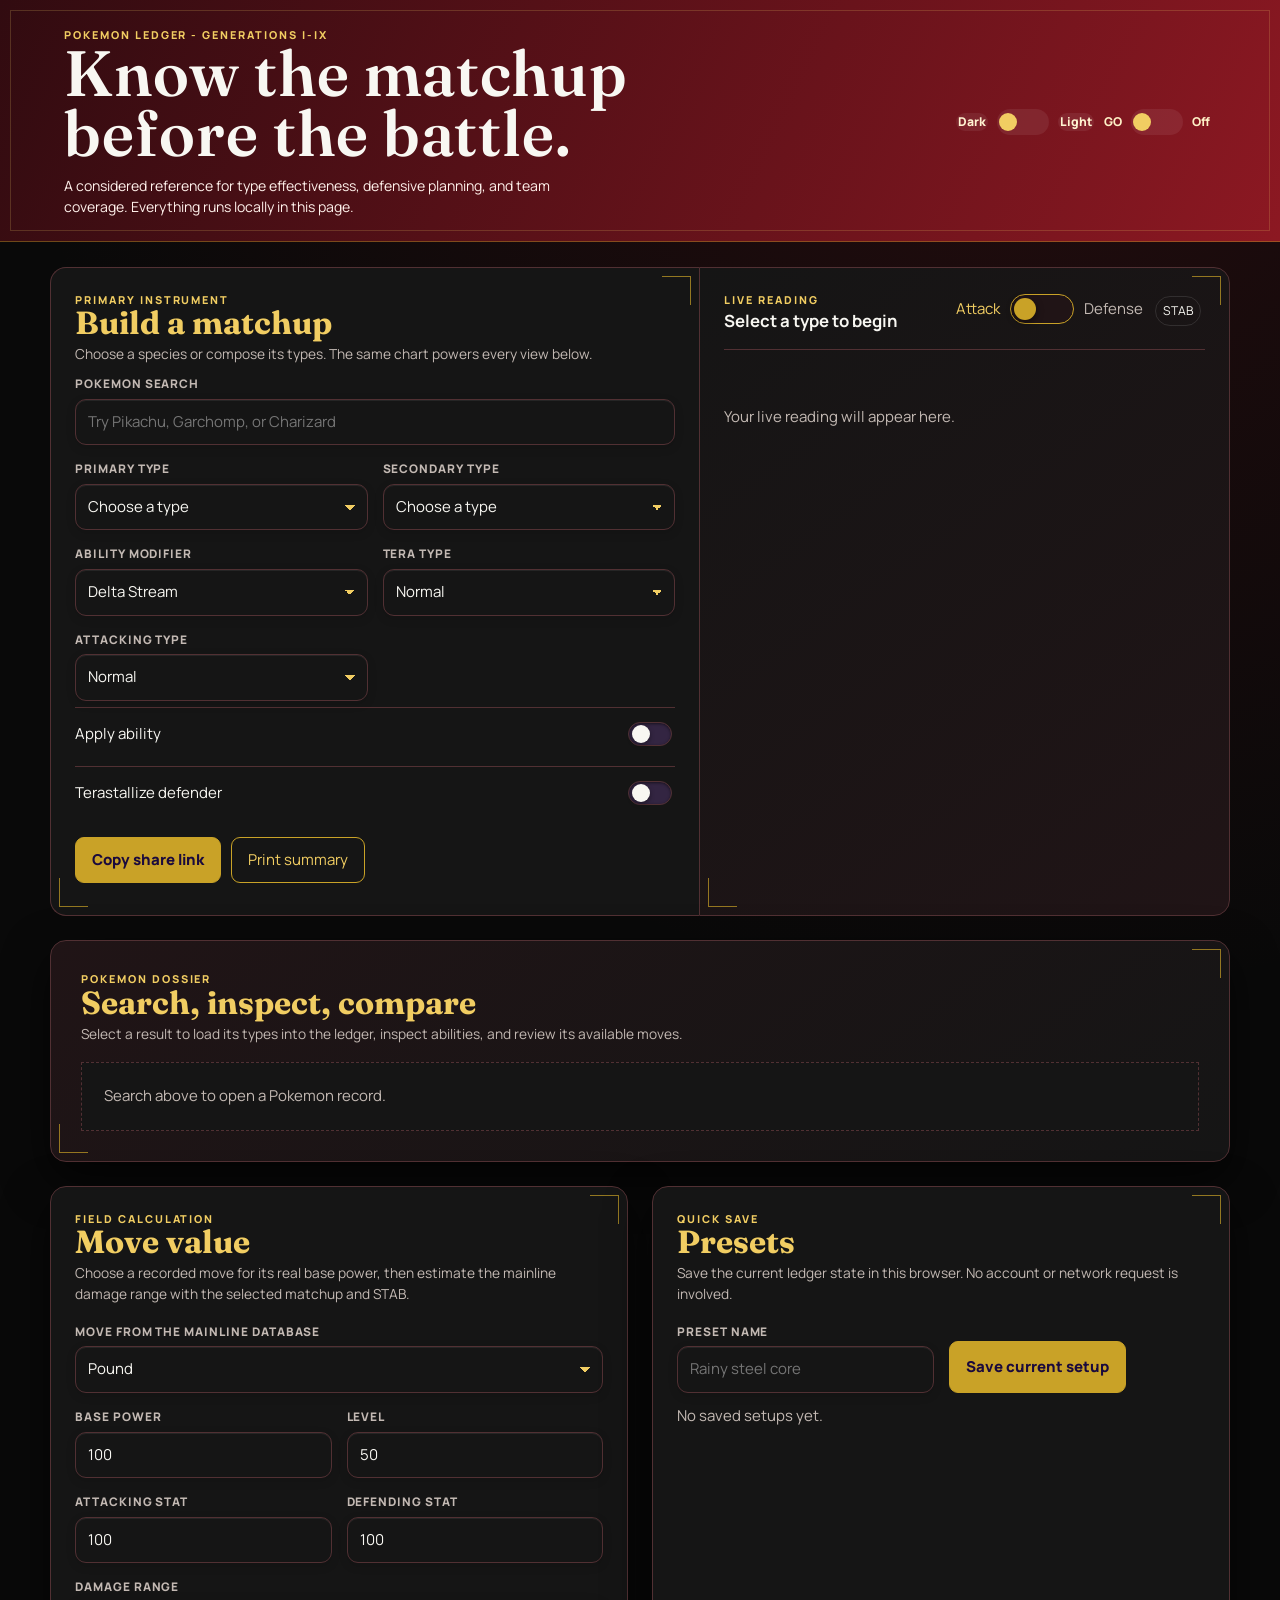
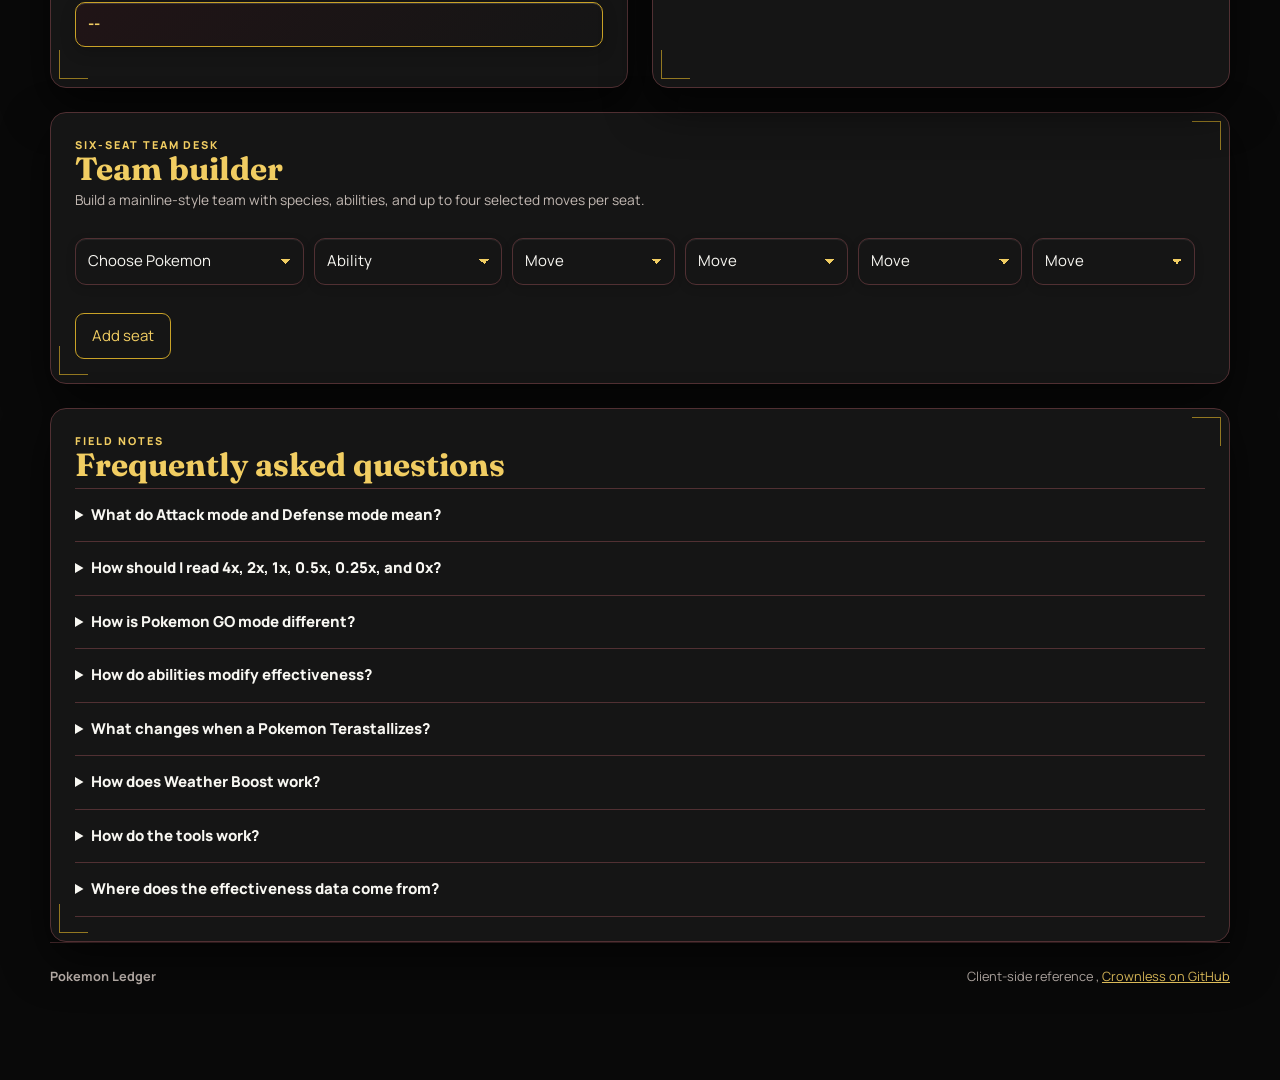
==== commit 0d722491: "Implement code changes to enhance functionality and improve performance" ====
--- a/index.html
+++ b/index.html
@@ -3,7 +3,7 @@
 <head>
 <meta charset="utf-8">
 <meta name="viewport" content="width=device-width, initial-scale=1">
-<title>Royal Type Ledger | Pokemon Effectiveness</title>
+<title>Pokemon Ledger | Type Effectiveness</title>
 <link rel="preconnect" href="https://fonts.googleapis.com">
 <link rel="preconnect" href="https://fonts.gstatic.com" crossorigin>
 <link href="https://fonts.googleapis.com/css2?family=Fraunces:opsz,wght@9..144,500;9..144,600;9..144,700&family=Manrope:wght@400;500;600;700;800&display=swap" rel="stylesheet">
@@ -11,11 +11,11 @@
 :root{--ink:#f8f7f2;--paper:#f8f7f2;--night:#090909;--panel:#151515;--panel2:#201416;--line:#513033;--gold:#c9a227;--gold2:#f1cd62;--muted:#c3b9b3;--royal:#8c1822;--royal2:#310b10;--danger:#ed7068;--good:#83b07b;--blue:#8eb4d2;--shadow:0 18px 45px #00000099}
 *{box-sizing:border-box}html{scroll-behavior:smooth}body{margin:0;background:var(--night);color:var(--ink);font-family:Manrope, sans-serif;font-size:15px;line-height:1.5}body.light{--night:#eee4d3;--panel:#fffaf0;--panel2:#f5ead8;--ink:#21142b;--line:#b9a895;--muted:#554a50;--gold:#a77500;--gold2:#805800;--shadow:0 14px 35px #60431c1c}
 button,input,select{font:inherit}button,select,input{border:1px solid var(--line);background:var(--panel);color:var(--ink)}button{cursor:pointer;border-radius:9px;transition:transform .2s ease,box-shadow .2s ease,background-color .2s ease,color .2s ease,border-color .2s ease}button:hover{transform:translateY(-2px);box-shadow:0 0 0 1px #c9a22755,0 7px 18px #c9a22733}button:active{transform:translateY(0);box-shadow:0 2px 7px #0006}button:focus-visible,input:focus-visible,select:focus-visible,summary:focus-visible{outline:3px solid var(--gold2);outline-offset:2px}
-.site{min-height:100vh;background:radial-gradient(circle at 80% 0,#8c182233,transparent 35%),var(--night)}.masthead{background:linear-gradient(115deg,var(--royal2),var(--royal));border-bottom:1px solid #c9a22766;position:relative;color:#f8f7f2}.masthead:after{content:"";position:absolute;inset:10px;border:1px solid #e8c76633;pointer-events:none}.mast-inner,.shell{width:min(1180px,calc(100% - 32px));margin:auto}.mast-inner{padding:23px 0 20px;display:flex;justify-content:space-between;gap:30px;align-items:center}.eyebrow,.kicker{letter-spacing:.18em;text-transform:uppercase;font-size:.68rem;font-weight:800;color:var(--gold2)}h1,h2,h3{font-family:"Fraunces",serif;line-height:.94;margin:0}h1{font-size:clamp(2.3rem,5vw,4rem);font-weight:600;letter-spacing:.015em;max-width:600px}h1 em{font-weight:600;font-style:normal}.lead{color:#e9dfcf;max-width:500px;margin:11px 0 0;font-size:.88rem}.header-actions{display:flex;gap:10px;flex-wrap:wrap;align-items:center}.header-actions button,.button{padding:10px 14px;border:1px solid var(--gold);background:transparent;color:var(--gold2);font-weight:800}.header-actions button:hover,.button:hover{background:var(--gold);color:#1a0a3d;box-shadow:0 0 16px #e8c76666,0 7px 18px #0005}.theme-switch,.go-switch{display:flex;align-items:center;gap:9px;color:#fff1c7;font-size:.76rem;font-weight:800}.theme-switch button,.go-switch button{padding:0 2px;border:0;background:none;color:#fff1c7}.theme-track,.go-track{width:52px;height:26px;border-radius:999px;border:1px solid var(--gold);background:#0006;padding:3px}.theme-track span,.go-track span{display:block;width:18px;height:18px;border-radius:50%;background:var(--gold2);transition:transform .25s ease}.theme-switch.light .theme-track span,.go-switch.on .go-track span{transform:translateX(24px)}.go-switch .go-track{width:52px}.go-switch .go-state{min-width:24px}.shell{padding:25px 0 70px}.toolbar{display:flex;justify-content:space-between;align-items:center;border-bottom:1px solid var(--line);padding:0 0 18px;margin-bottom:26px;gap:16px}.toolbar nav{display:flex;gap:18px;overflow:auto}.toolbar a{color:var(--muted);text-decoration:none;font-weight:700;white-space:nowrap}.toolbar a:hover{color:var(--gold2)}.mode-switch{display:flex;align-items:center;gap:10px}.mode-switch button{border:0;padding:0;color:var(--muted);background:transparent}.mode-switch button.active{color:var(--gold2)}.mode-switch .mode-track{width:64px;height:30px;border-radius:999px;background:var(--panel2);border:1px solid var(--gold);padding:3px;position:relative}.mode-switch .mode-thumb{display:block;width:22px;height:22px;border-radius:50%;background:var(--gold);transition:transform .25s ease;box-shadow:0 2px 7px #0008}.mode-switch.defense .mode-thumb{transform:translateX(34px)}
+.site{min-height:100vh;background:radial-gradient(circle at 80% 0,#8c182233,transparent 35%),var(--night)}.masthead{background:linear-gradient(115deg,var(--royal2),var(--royal));border-bottom:1px solid #c9a22766;position:relative;color:#f8f7f2}.masthead:after{content:"";position:absolute;inset:10px;border:1px solid #e8c76633;pointer-events:none}.mast-inner,.shell{width:min(1180px,calc(100% - 32px));margin:auto}.mast-inner{padding:27px 14px 24px;display:flex;justify-content:space-between;gap:30px;align-items:center}.eyebrow,.kicker{letter-spacing:.18em;text-transform:uppercase;font-size:.68rem;font-weight:800;color:var(--gold2)}h1,h2,h3{font-family:"Fraunces",serif;line-height:.94;margin:0}h1{font-size:clamp(2.3rem,5vw,4rem);font-weight:600;letter-spacing:.015em;max-width:600px}h1 em{font-weight:600;font-style:normal}.lead{color:#e9dfcf;max-width:500px;margin:11px 0 0;font-size:.88rem}.header-actions{display:flex;gap:10px;flex-wrap:wrap;align-items:center}.header-actions button,.button{padding:10px 14px;border:1px solid var(--gold);background:transparent;color:var(--gold2);font-weight:800}.header-actions button:hover,.button:hover{background:var(--gold);color:#1a0a3d;box-shadow:0 0 16px #e8c76666,0 7px 18px #0005}.theme-switch,.go-switch{display:flex;align-items:center;gap:9px;color:#fff1c7;font-size:.76rem;font-weight:800}.theme-switch button,.go-switch button{padding:0 2px;border:0;background:none;color:#fff1c7}.theme-track,.go-track{width:52px;height:26px;border-radius:999px;border:1px solid var(--gold);background:#0006;padding:3px}.theme-track span,.go-track span{display:block;width:18px;height:18px;border-radius:50%;background:var(--gold2);transition:transform .25s ease}.theme-switch.light .theme-track span,.go-switch.on .go-track span{transform:translateX(24px)}.go-switch .go-track{width:52px}.go-switch .go-state{min-width:24px}.shell{padding:25px 0 70px}.toolbar{display:flex;justify-content:space-between;align-items:center;border-bottom:1px solid var(--line);padding:0 0 18px;margin-bottom:26px;gap:16px}.toolbar nav{display:flex;gap:18px;overflow:auto}.toolbar a{color:var(--muted);text-decoration:none;font-weight:700;white-space:nowrap}.toolbar a:hover{color:var(--gold2)}.mode-switch{display:flex;align-items:center;gap:10px}.mode-switch button{border:0;padding:0;color:var(--muted);background:transparent}.mode-switch button.active{color:var(--gold2)}.mode-switch .mode-track{width:64px;height:30px;border-radius:999px;background:var(--panel2);border:1px solid var(--gold);padding:3px;position:relative}.mode-switch .mode-thumb{display:block;width:22px;height:22px;border-radius:50%;background:var(--gold);transition:transform .25s ease;box-shadow:0 2px 7px #0008}.mode-switch.defense .mode-thumb{transform:translateX(34px)}
 body.light .masthead{background:linear-gradient(115deg,#5c1018,#a32831);color:#fff}.masthead .lead{color:#fff1eb}.masthead .header-actions button{background:#ffffff12;color:#fff4d2}.masthead .header-actions button:hover{background:var(--gold);color:#2c0b0d}
-.layout{display:grid;grid-template-columns:minmax(0,1.1fr) minmax(300px,.9fr);gap:0;align-items:stretch}.layout>.panel{border-radius:0;box-shadow:none}.layout>.panel:first-child{border-radius:16px 0 0 16px;border-right:0}.layout>.results-panel{border-radius:0 16px 16px 0;border-left:1px solid var(--line);background:linear-gradient(145deg,var(--panel),var(--panel2))}.panel{background:var(--panel);border:1px solid var(--line);border-radius:16px;box-shadow:var(--shadow);padding:24px;position:relative}.panel:before{content:"";position:absolute;top:8px;right:8px;width:28px;height:28px;border-top:1px solid var(--gold);border-right:1px solid var(--gold);opacity:.7}.panel:after{content:"";position:absolute;bottom:8px;left:8px;width:28px;height:28px;border-bottom:1px solid var(--gold);border-left:1px solid var(--gold);opacity:.7}.panel h2{font-size:2rem;color:var(--gold2);margin-bottom:8px}.panel h3{font-size:1.55rem;color:var(--gold2);margin-bottom:12px}.muted{color:var(--muted)}.section-note{margin:-2px 0 18px;color:var(--muted);font-size:.86rem}.controls{display:grid;grid-template-columns:1fr 1fr;gap:15px}.field{display:flex;flex-direction:column;gap:6px}.field.full{grid-column:1/-1}.field label{font-size:.74rem;font-weight:800;letter-spacing:.08em;text-transform:uppercase;color:var(--muted)}select,input[type=text],input[type=number]{width:100%;padding:11px 12px;border-radius:11px;box-shadow:inset 0 1px 0 #fff1,0 3px 10px #0002;transition:border-color .2s,box-shadow .2s,transform .2s}select{appearance:none;background-image:linear-gradient(45deg,transparent 50%,var(--gold2) 50%),linear-gradient(135deg,var(--gold2) 50%,transparent 50%);background-position:calc(100% - 17px) 50%,calc(100% - 12px) 50%;background-size:5px 5px,5px 5px;background-repeat:no-repeat;padding-right:34px}select:hover,input[type=text]:hover,input[type=number]:hover{border-color:var(--gold)}select:focus,input[type=text]:focus,input[type=number]:focus{border-color:var(--gold2);box-shadow:0 0 0 3px #c9a22726,0 5px 14px #0003;transform:translateY(-1px)}.check-row{display:flex;align-items:center;justify-content:space-between;padding:11px 0;border-top:1px solid var(--line);margin-top:6px}.switch{appearance:none;width:44px;height:24px;border-radius:999px;padding:0;background:#332542;position:relative;box-shadow:inset 0 1px 3px #0008;transition:.2s}.switch:after{content:"";position:absolute;width:18px;height:18px;left:3px;top:2px;border-radius:50%;background:var(--paper);box-shadow:0 2px 5px #0006;transition:.2s}.switch:checked{background:var(--royal)}.switch:checked:after{transform:translateX(20px)}.control-actions{display:flex;gap:10px;flex-wrap:wrap;margin-top:18px}.control-actions button{padding:11px 16px}.primary{background:var(--gold);color:#1a0a3d;border-color:var(--gold);font-weight:800}.secondary{background:transparent;color:var(--gold2);border-color:var(--gold)}
+.layout{display:grid;grid-template-columns:minmax(0,1.1fr) minmax(300px,.9fr);gap:0;align-items:stretch}.layout>.panel{border-radius:0;box-shadow:none}.layout>.panel:first-child{border-radius:16px 0 0 16px;border-right:0}.layout>.results-panel{border-radius:0 16px 16px 0;border-left:1px solid var(--line);background:linear-gradient(145deg,var(--panel),var(--panel2))}.panel{background:var(--panel);border:1px solid var(--line);border-radius:16px;box-shadow:var(--shadow);padding:24px;position:relative}.panel:before{content:"";position:absolute;top:8px;right:8px;width:28px;height:28px;border-top:1px solid var(--gold);border-right:1px solid var(--gold);opacity:.7}.panel:after{content:"";position:absolute;bottom:8px;left:8px;width:28px;height:28px;border-bottom:1px solid var(--gold);border-left:1px solid var(--gold);opacity:.7}.panel h2{font-size:2rem;color:var(--gold2);margin-bottom:8px}.panel h3{font-size:1.55rem;color:var(--gold2);margin-bottom:12px}.muted{color:var(--muted)}.section-note{margin:-2px 0 18px;color:var(--muted);font-size:.86rem}.layout>.panel:first-child>.section-note{margin-bottom:10px}.controls{display:grid;grid-template-columns:1fr 1fr;gap:15px}.layout>.panel:first-child>.search-wrap{margin-bottom:15px}.field{display:flex;flex-direction:column;gap:6px}.field.full{grid-column:1/-1}.field label{font-size:.74rem;font-weight:800;letter-spacing:.08em;text-transform:uppercase;color:var(--muted)}.field-help{color:var(--muted);font-size:.7rem;line-height:1.35;margin-top:-1px}.mainline-only[hidden],.go-only[hidden]{display:none}select,input[type=text],input[type=number]{width:100%;padding:11px 12px;border-radius:11px;box-shadow:inset 0 1px 0 #fff1,0 3px 10px #0002;transition:border-color .2s,box-shadow .2s,transform .2s}select{appearance:none;background-image:linear-gradient(45deg,transparent 50%,var(--gold2) 50%),linear-gradient(135deg,var(--gold2) 50%,transparent 50%);background-position:calc(100% - 17px) 50%,calc(100% - 12px) 50%;background-size:5px 5px,5px 5px;background-repeat:no-repeat;padding-right:34px}select:hover,input[type=text]:hover,input[type=number]:hover{border-color:var(--gold)}select:focus,input[type=text]:focus,input[type=number]:focus{border-color:var(--gold2);box-shadow:0 0 0 3px #c9a22726,0 5px 14px #0003;transform:translateY(-1px)}.check-row{display:flex;align-items:center;justify-content:space-between;padding:11px 0;border-top:1px solid var(--line);margin-top:6px}.switch{appearance:none;width:44px;height:24px;border-radius:999px;padding:0;background:#332542;position:relative;box-shadow:inset 0 1px 3px #0008;transition:.2s}.switch:after{content:"";position:absolute;width:18px;height:18px;left:3px;top:2px;border-radius:50%;background:var(--paper);box-shadow:0 2px 5px #0006;transition:.2s}.switch:checked{background:var(--royal)}.switch:checked:after{transform:translateX(20px)}.control-actions{display:flex;gap:10px;flex-wrap:wrap;margin-top:18px}.control-actions button{padding:11px 16px}.primary{background:var(--gold);color:#1a0a3d;border-color:var(--gold);font-weight:800}.secondary{background:transparent;color:var(--gold2);border-color:var(--gold)}
 .results-panel{position:sticky;top:14px;background:linear-gradient(145deg,var(--panel),var(--panel2))}.result-intro{display:flex;justify-content:space-between;gap:12px;align-items:start;border-bottom:1px solid var(--line);padding-bottom:15px;margin-bottom:15px}.result-intro strong{font-size:1.05rem}.result-controls{display:flex;align-items:center;gap:12px;flex-wrap:wrap;justify-content:flex-end}.reading-summary{display:flex;gap:8px;flex-wrap:wrap;margin:0 0 16px}.reading-stat{padding:8px 11px;border:1px solid var(--line);border-radius:10px;background:var(--night);font-size:.72rem;color:var(--muted)}.reading-stat strong{display:block;color:var(--gold2);font-size:1rem}.result-grid{display:grid;grid-template-columns:repeat(2,1fr);gap:10px}.result-card{padding:13px;border-left:4px solid var(--gold);background:#00000018;border-radius:10px;min-height:70px;transition:transform .2s,box-shadow .2s}.result-card:hover{transform:translateY(-2px);box-shadow:0 8px 18px #0003}.result-card h3{font-family:Manrope,sans-serif;font-size:1.1rem;color:var(--gold2);font-weight:800}.tag{display:inline-flex;align-items:center;gap:6px;padding:5px 7px;margin:4px 4px 0 0;border:1px solid #ffffff1c;font-size:.76rem;border-radius:999px}.tag b{font-size:.6rem;color:var(--gold2)}.x4{border-left-color:#d66b62}.x2{border-left-color:#d69a62}.x1{border-left-color:var(--gold)}.x05,.x025{border-left-color:var(--good)}.x0{border-left-color:var(--blue)}.empty{color:var(--muted);padding:25px 0}.type-dot{display:inline-block;width:9px;height:9px;border-radius:50%;background:var(--type,#aaa)}
-.feature-grid{display:grid;grid-template-columns:repeat(2,1fr);gap:24px;margin-top:24px}.feature-grid .wide{grid-column:auto}.feature-grid>#team{grid-column:1/-1;grid-row:2}.feature-grid>.panel:last-child{grid-column:2;grid-row:1}.search-wrap{position:relative}.search-wrap input{padding-right:45px}.suggestions{position:absolute;z-index:3;left:0;right:0;background:var(--panel2);border:1px solid var(--gold);max-height:220px;overflow:auto}.suggestions button{display:block;width:100%;text-align:left;padding:10px 12px;border:0;border-bottom:1px solid var(--line);background:transparent;color:var(--ink);border-radius:0}.suggestions button:hover{background:var(--royal);box-shadow:0 0 12px #8c182266}.pokemon-desk{margin-top:24px;background:linear-gradient(145deg,var(--panel2),var(--panel));padding:30px}.profile-empty{padding:22px;background:var(--panel);border:1px dashed var(--line);color:var(--muted)}.profile-grid{display:grid;grid-template-columns:minmax(220px,.75fr) minmax(0,1.7fr);gap:20px}.profile-block{padding:20px;background:var(--panel);border:1px solid var(--line);border-radius:14px;min-width:0}.profile-block:last-child{grid-column:1/-1}.profile-block h3{font-size:1.2rem;margin-bottom:9px}.profile-type{display:inline-flex;align-items:center;gap:7px;padding:7px 10px;border:1px solid var(--line);border-radius:999px;margin:3px}.move-list,.evolution-list{display:flex;flex-wrap:wrap;gap:8px;max-height:430px;overflow:auto;padding:4px}.move-chip,.evolution-link{position:relative;padding:7px 10px;border-radius:10px;background:var(--panel2);border:1px solid var(--move-color,var(--line));font-size:.78rem;color:var(--ink)}.move-chip{border-left:4px solid var(--move-color,var(--line));cursor:help}.move-chip b{color:var(--gold2);font-size:.65rem}.move-chip small{display:none}.move-chip:focus-visible:after,.move-chip:hover:after{content:attr(data-tooltip);position:absolute;z-index:5;left:0;bottom:calc(100% + 8px);width:220px;padding:10px 12px;border:1px solid var(--gold);border-radius:10px;background:var(--night);color:var(--ink);box-shadow:0 12px 26px #0009;font-size:.74rem;line-height:1.4;pointer-events:none}.evolution-link{color:var(--gold2);cursor:pointer}.evolution-link:hover{border-color:var(--gold);background:var(--royal)}.team-list{display:grid;gap:12px}.team-row{display:grid;grid-template-columns:1.4fr 1.15fr repeat(4,minmax(135px,1fr)) auto;gap:10px;margin:10px 0;align-items:center}.team-row select{min-width:0}.team-row button{padding:0 10px;color:var(--danger);border-color:#75413e}.coverage{display:grid;grid-template-columns:repeat(3,1fr);gap:8px}.coverage div{padding:9px;background:var(--panel2);font-size:.78rem}.coverage:empty{display:none}.coverage strong{display:block;color:var(--gold2);font-size:1rem}.counter{display:flex;justify-content:space-between;align-items:center;padding:10px 0;border-bottom:1px solid var(--line)}.counter:last-child{border:0}.bar{width:90px;height:6px;background:#382c45}.bar i{display:block;height:100%;background:var(--gold)}.preset-list{display:flex;flex-wrap:wrap;gap:8px;margin-top:12px}.preset-list button{padding:7px 9px;color:var(--gold2);background:transparent}.effective-output{display:flex;align-items:center;min-height:45px;padding:10px 12px;border:1px solid var(--gold);border-radius:10px;background:linear-gradient(135deg,var(--panel2),var(--panel));color:var(--gold2);font-weight:800;letter-spacing:.03em;box-shadow:inset 0 1px 0 #fff2,0 5px 15px #0003}.faq{margin-top:24px}.faq details{border-top:1px solid var(--line);padding:15px 0}.faq details:last-child{border-bottom:1px solid var(--line)}summary{cursor:pointer;font-weight:800;color:var(--ink)}.faq p{color:var(--muted);max-width:820px;margin:10px 0 0}.footer{border-top:1px solid var(--line);padding:24px 0;color:var(--muted);font-size:.8rem;display:flex;justify-content:space-between;gap:20px}.footer a{color:var(--gold2)}#team,#presets{grid-column:1/-1}
+.feature-grid{display:grid;grid-template-columns:repeat(2,1fr);gap:24px;margin-top:24px}.feature-grid .wide{grid-column:auto}.feature-grid>#team{grid-column:1/-1;grid-row:2}.feature-grid>.panel:last-child{grid-column:2;grid-row:1}.search-wrap{position:relative}.search-wrap input{padding-right:45px}.suggestions{position:absolute;z-index:3;left:0;right:0;margin-top:7px;background:linear-gradient(145deg,var(--panel2),var(--panel));border:1px solid var(--gold);border-radius:13px;max-height:260px;overflow:auto;box-shadow:0 16px 30px #0009;padding:5px}.suggestions button{display:block;width:100%;text-align:left;padding:11px 13px;border:0;border-bottom:1px solid var(--line);background:transparent;color:var(--ink);border-radius:9px}.suggestions button:last-child{border-bottom:0}.suggestions button:hover{background:var(--royal);box-shadow:0 0 12px #8c182266}.pokemon-desk{margin-top:24px;background:linear-gradient(145deg,var(--panel2),var(--panel));padding:30px}.profile-empty{padding:22px;background:var(--panel);border:1px dashed var(--line);color:var(--muted)}.profile-grid{display:grid;grid-template-columns:minmax(220px,.75fr) minmax(0,1.7fr);gap:20px}.profile-block{padding:20px;background:var(--panel);border:1px solid var(--line);border-radius:14px;min-width:0}.profile-block:last-child{grid-column:1/-1}.profile-block h3{font-size:1.2rem;margin-bottom:9px}.profile-type{display:inline-flex;align-items:center;gap:7px;padding:7px 10px;border:1px solid var(--line);border-radius:999px;margin:3px}.move-list,.evolution-list{display:flex;flex-wrap:wrap;gap:8px;max-height:430px;overflow:auto;padding:4px}.move-chip,.evolution-link{position:relative;padding:7px 10px;border-radius:10px;background:var(--panel2);border:1px solid var(--move-color,var(--line));font-size:.78rem;color:var(--ink)}.move-chip{border-left:4px solid var(--move-color,var(--line));cursor:help}.move-chip b{color:var(--gold2);font-size:.65rem}.move-chip small{display:none}.move-chip:focus-visible:after,.move-chip:hover:after{content:attr(data-tooltip);position:absolute;z-index:5;left:0;bottom:calc(100% + 8px);width:220px;padding:10px 12px;border:1px solid var(--gold);border-radius:10px;background:var(--night);color:var(--ink);box-shadow:0 12px 26px #0009;font-size:.74rem;line-height:1.4;pointer-events:none}.evolution-link{color:var(--gold2);cursor:pointer}.evolution-link:hover{border-color:var(--gold);background:var(--royal)}.team-list{display:grid;gap:12px}.team-row{display:grid;grid-template-columns:1.4fr 1.15fr repeat(4,minmax(135px,1fr)) auto;gap:10px;margin:10px 0;align-items:center}.team-row select{min-width:0}.team-row button{padding:0 10px;color:var(--danger);border-color:#75413e}.coverage{display:grid;grid-template-columns:repeat(3,1fr);gap:8px}.coverage div{padding:9px;background:var(--panel2);font-size:.78rem}.coverage:empty{display:none}.coverage strong{display:block;color:var(--gold2);font-size:1rem}.counter{display:flex;justify-content:space-between;align-items:center;padding:10px 0;border-bottom:1px solid var(--line)}.counter:last-child{border:0}.bar{width:90px;height:6px;background:#382c45}.bar i{display:block;height:100%;background:var(--gold)}.preset-list{display:flex;flex-wrap:wrap;gap:8px;margin-top:12px}.preset-list button{padding:7px 9px;color:var(--gold2);background:transparent}.effective-output{display:flex;align-items:center;min-height:45px;padding:10px 12px;border:1px solid var(--gold);border-radius:10px;background:linear-gradient(135deg,var(--panel2),var(--panel));color:var(--gold2);font-weight:800;letter-spacing:.03em;box-shadow:inset 0 1px 0 #fff2,0 5px 15px #0003}.faq{margin-top:24px}.faq details{border-top:1px solid var(--line);padding:15px 0}.faq details:last-child{border-bottom:1px solid var(--line)}summary{cursor:pointer;font-weight:800;color:var(--ink)}.faq p{color:var(--muted);max-width:820px;margin:10px 0 0}.footer{border-top:1px solid var(--line);padding:24px 0;color:var(--muted);font-size:.8rem;display:flex;justify-content:space-between;gap:20px}.footer a{color:var(--gold2)}#team,#presets{grid-column:1/-1}
 @media (prefers-reduced-motion:reduce){button{transition:none}button:hover,button:active{transform:none}}
 @media(max-width:800px){.mast-inner{display:block;padding:38px 0 30px}.header-actions{margin-top:24px}.layout,.feature-grid{grid-template-columns:1fr}.layout>.panel:first-child,.layout>.results-panel{border-radius:16px;border:1px solid var(--line)}.layout>.results-panel{margin-top:14px}.feature-grid .wide,.feature-grid>#team,.feature-grid>.panel:last-child{grid-column:auto;grid-row:auto}.results-panel{position:sticky;top:0;z-index:2}.toolbar{display:block}.toolbar nav{margin-bottom:15px}.controls{grid-template-columns:1fr}.field.full{grid-column:auto}.coverage{grid-template-columns:repeat(2,1fr)}.footer{display:block}.footer span{display:block;margin-top:8px}}
 @media(max-width:800px){.shell,.mast-inner{width:min(100% - 24px,680px)}.pokemon-desk{padding:18px}.profile-grid{grid-template-columns:1fr}.profile-block:last-child{grid-column:auto}.team-row{grid-template-columns:1fr 1fr}.team-row button{grid-column:1/-1;padding:8px}.move-list{max-height:360px}.move-chip:focus-visible:after,.move-chip:hover:after{position:fixed;left:12px;right:12px;bottom:18px;width:auto}.toolbar nav{gap:12px}.header-actions{gap:8px}.header-actions button{padding:9px 10px}}
@@ -26,17 +26,17 @@
 </head>
 <body>
 <div class="site">
-<header class="masthead"><div class="mast-inner"><div><div class="eyebrow">The Type Ledger - Generations I-IX</div><h1>Know the matchup<br><em>before the battle.</em></h1><p class="lead">A considered reference for type effectiveness, defensive planning, and team coverage. Everything runs locally in this page.</p></div><div class="header-actions"><div id="themeSwitch" class="theme-switch"><button id="themeToggle" type="button">Dark</button><button id="themeTrack" class="theme-track" type="button" aria-label="Switch to light mode"><span></span></button><button id="themeLabel" type="button">Light</button></div><div id="goSwitch" class="go-switch"><span>GO</span><button id="goToggle" class="go-track" type="button" aria-label="Switch to Pokemon GO mode"><span></span></button><span id="goState" class="go-state">Off</span></div></div></div></header>
+<header class="masthead"><div class="mast-inner"><div><div class="eyebrow">Pokemon Ledger - Generations I-IX</div><h1>Know the matchup<br><em>before the battle.</em></h1><p class="lead">A considered reference for type effectiveness, defensive planning, and team coverage. Everything runs locally in this page.</p></div><div class="header-actions"><div id="themeSwitch" class="theme-switch"><button id="themeToggle" type="button">Dark</button><button id="themeTrack" class="theme-track" type="button" aria-label="Switch to light mode"><span></span></button><button id="themeLabel" type="button">Light</button></div><div id="goSwitch" class="go-switch"><span>GO</span><button id="goToggle" class="go-track" type="button" aria-label="Switch to Pokemon GO mode"><span></span></button><span id="goState" class="go-state">Off</span></div></div></div></header>
 <main class="shell">
 <section id="ledger" class="layout">
 <div class="panel"><div class="kicker">Primary instrument</div><h2>Build a matchup</h2><p class="section-note">Choose a species or compose its types. The same chart powers every view below.</p>
 <div class="field full search-wrap"><label for="pokemonSearch">Pokemon search</label><input id="pokemonSearch" type="text" autocomplete="off" placeholder="Try Pikachu, Garchomp, or Charizard"><div id="suggestions" class="suggestions" hidden></div></div>
 <div class="controls">
 <div class="field"><label for="type1">Primary type</label><select id="type1"></select></div><div class="field"><label for="type2">Secondary type</label><select id="type2"></select></div>
-<div class="field"><label for="abilitySelect">Ability modifier</label><select id="abilitySelect"></select></div><div class="field"><label for="teraType">Tera type</label><select id="teraType"></select></div>
-<div class="field"><label for="weatherSelect">Weather boost</label><select id="weatherSelect"><option value="None">None</option><option value="Clear">Sunny / Clear</option><option value="Rainy">Rainy</option><option value="Partly Cloudy">Partly Cloudy</option><option value="Cloudy">Cloudy</option><option value="Windy">Windy</option><option value="Snow">Snow</option><option value="Fog">Fog</option></select></div><div class="field"><label for="moveType">Attacking type</label><select id="moveType"></select></div>
+<div class="field mainline-only"><label for="abilitySelect">Ability modifier</label><select id="abilitySelect"></select></div><div class="field mainline-only"><label for="teraType">Tera type</label><select id="teraType"></select></div>
+<div class="field go-only"><label for="weatherSelect">Weather boost</label><select id="weatherSelect"><option value="None">None</option><option value="Clear">Sunny / Clear</option><option value="Rainy">Rainy</option><option value="Partly Cloudy">Partly Cloudy</option><option value="Cloudy">Cloudy</option><option value="Windy">Windy</option><option value="Snow">Snow</option><option value="Fog">Fog</select></div><div class="field"><label for="moveType">Attacking type</label><select id="moveType"></select></div>
 </div>
-<div class="check-row"><label for="abilityToggle">Apply ability</label><input class="switch" id="abilityToggle" type="checkbox"></div><div class="check-row"><label for="teraToggle">Terastallize defender</label><input class="switch" id="teraToggle" type="checkbox"></div><div class="check-row"><label for="weatherToggle">Apply weather boost</label><input class="switch" id="weatherToggle" type="checkbox"></div>
+<div class="check-row mainline-only"><label for="abilityToggle">Apply ability</label><input class="switch" id="abilityToggle" type="checkbox"></div><div class="check-row mainline-only"><label for="teraToggle">Terastallize defender</label><input class="switch" id="teraToggle" type="checkbox"></div><div class="check-row go-only"><label for="weatherToggle">Apply weather boost</label><input class="switch" id="weatherToggle" type="checkbox"></div>
 <div class="control-actions"><button id="shareBtn" class="primary" type="button">Copy share link</button><button id="printBtn" class="secondary" type="button">Print summary</button></div><p id="status" class="section-note" role="status" aria-live="polite"></p>
 </div>
 <aside class="panel results-panel"><div class="result-intro"><div><div class="kicker">Live reading</div><strong id="readingTitle">Select a type to begin</strong></div><div class="result-controls"><div id="modeSwitch" class="mode-switch"><button id="attackBtn" class="active" type="button">Attack</button><button id="modeTrack" class="mode-track" type="button" aria-label="Switch to defense mode"><span class="mode-thumb"></span></button><button id="defenseBtn" type="button">Defense</button></div><span id="stabBadge" class="tag" hidden>STAB</span></div></div><div id="readingSummary" class="reading-summary"></div><div id="results" class="result-grid"></div><div id="counters"></div></aside>
@@ -57,14 +57,14 @@
 <details><summary>How do the tools work?</summary><p>Use the forgiving Pokemon search to find a species or form; punctuation and words such as Mega are normalized, and the dossier shows types, representative same-type moves, STAB status, and related forms. The team desk combines up to six type pairs and counts shared weaknesses and resistances. The move value tool applies the matchup multiplier and the standard 1.5x mainline STAB bonus, while GO mode omits that bonus. Share links preserve the controls, mode, and toggles. Presets stay in local storage, best counters are sorted by multiplier, and Print summary creates a clean paper view.</p></details>
 <details><summary>Where does the effectiveness data come from?</summary><p>The chart is the standard mainline Pokemon type-effectiveness chart through Generation IX, encoded directly in this file for offline use. The embedded species list includes species, regional variants, Mega forms, and other forms; type calculations do not depend on an API.</p></details>
 </section>
-<footer class="footer"><strong>Royal Type Ledger</strong><span>Client-side reference , <a href="https://github.com/Crownles-s" target="_blank" rel="noopener">Crownless on GitHub</a></span></footer>
+<footer class="footer"><strong>Pokemon Ledger</strong><span>Client-side reference , <a href="https://github.com/Crownles-s" target="_blank" rel="noopener">Crownless on GitHub</a></span></footer>
 </main></div>
 <script src="data/pokemon-data.js"></script><script src="data/abilities.js"></script><script src="data/moves.js"></script>
 <script>
 const TYPES=["Normal","Fire","Water","Electric","Grass","Ice","Fighting","Poison","Ground","Flying","Psychic","Bug","Rock","Ghost","Dragon","Dark","Steel","Fairy"];
 const WEATHER_TYPES={None:[],Clear:["Fire","Grass","Ground"],Rainy:["Water","Electric","Bug"],"Partly Cloudy":["Normal","Rock"],Cloudy:["Fairy","Fighting","Poison"],Windy:["Dragon","Flying","Psychic"],Snow:["Ice","Steel"],Fog:["Dark","Ghost"]};
 const CHART={Normal:{Rock:.5,Ghost:0,Steel:.5},Fire:{Fire:.5,Water:.5,Grass:2,Ice:2,Bug:2,Rock:.5,Dragon:.5,Steel:2},Water:{Fire:2,Water:.5,Grass:.5,Ground:2,Rock:2,Dragon:.5},Electric:{Water:2,Electric:.5,Grass:.5,Ground:0,Flying:2,Dragon:.5},Grass:{Fire:.5,Water:2,Grass:.5,Poison:.5,Ground:2,Flying:.5,Bug:.5,Rock:2,Dragon:.5,Steel:.5},Ice:{Fire:.5,Water:.5,Ice:.5,Grass:2,Ground:2,Flying:2,Dragon:2,Steel:.5},Fighting:{Normal:2,Ice:2,Rock:2,Dark:2,Steel:2,Poison:.5,Flying:.5,Psychic:.5,Bug:.5,Fairy:.5,Ghost:0},Poison:{Grass:2,Fairy:2,Poison:.5,Ground:.5,Rock:.5,Ghost:.5,Steel:0},Ground:{Fire:2,Electric:2,Grass:.5,Poison:2,Flying:0,Bug:.5,Rock:2,Steel:2},Flying:{Electric:.5,Grass:2,Fighting:2,Bug:2,Rock:.5,Steel:.5},Psychic:{Fighting:2,Poison:2,Psychic:.5,Steel:.5,Dark:0},Bug:{Fire:.5,Grass:2,Fighting:.5,Poison:.5,Flying:.5,Psychic:2,Ghost:.5,Dark:2,Steel:.5,Fairy:.5},Rock:{Fire:2,Ice:2,Fighting:.5,Ground:.5,Flying:2,Bug:2,Steel:.5},Ghost:{Normal:0,Psychic:2,Ghost:2,Dark:.5},Dragon:{Dragon:2,Steel:.5,Fairy:0},Dark:{Fighting:.5,Psychic:2,Ghost:2,Dark:.5,Fairy:.5},Steel:{Fire:.5,Water:.5,Electric:.5,Ice:2,Rock:2,Fairy:2,Steel:.5},Fairy:{Fire:.5,Fighting:2,Dragon:2,Dark:2,Poison:.5,Steel:.5}};
-const CORE_ABILITIES=Object.fromEntries(Object.keys(ABILITIES).map(name=>[name,{}]));Object.assign(CORE_ABILITIES,{"Delta Stream":{delta:true},"Dry Skin":{immune:["Water"],weak:{Fire:1.25}},"Earth Eater":{immune:["Ground"]},"Filter":{filter:true},"Fluffy":{weak:{Fire:2}},"Heatproof":{half:["Fire"]},"Levitate":{immune:["Ground"]},"Lightning Rod":{immune:["Electric"]},"Minds Eye":{scrappy:true},"Purifying Salt":{half:["Ghost"]},"Sap Sipper":{immune:["Grass"]},"Storm Drain":{immune:["Water"]},"Thick Fat":{half:["Fire","Ice"]},"Volt Absorb":{immune:["Electric"]},"Water Absorb":{immune:["Water"]},"Well Baked Body":{immune:["Fire"]},"Wonder Guard":{wonder:true}});const $=id=>document.getElementById(id), type1=$("type1"),type2=$("type2"),abilitySelect=$("abilitySelect"),teraType=$("teraType"),weatherSelect=$("weatherSelect"),moveType=$("moveType"),moveSelect=$("moveSelect"),results=$("results"),goToggle=$("goToggle"),themeToggle=$("themeToggle"),abilityToggle=$("abilityToggle"),teraToggle=$("teraToggle"),weatherToggle=$("weatherToggle");
+const CORE_ABILITIES={"Delta Stream":{delta:true},"Dry Skin":{immune:["Water"],weak:{Fire:1.25}},"Earth Eater":{immune:["Ground"]},"Filter":{filter:true},"Fluffy":{weak:{Fire:2}},"Heatproof":{half:["Fire"]},"Levitate":{immune:["Ground"]},"Lightning Rod":{immune:["Electric"]},"Minds Eye":{scrappy:true},"Purifying Salt":{half:["Ghost"]},"Sap Sipper":{immune:["Grass"]},"Storm Drain":{immune:["Water"]},"Thick Fat":{half:["Fire","Ice"]},"Volt Absorb":{immune:["Electric"]},"Water Absorb":{immune:["Water"]},"Well Baked Body":{immune:["Fire"]},"Wonder Guard":{wonder:true}};const $=id=>document.getElementById(id), type1=$("type1"),type2=$("type2"),abilitySelect=$("abilitySelect"),teraType=$("teraType"),weatherSelect=$("weatherSelect"),moveType=$("moveType"),moveSelect=$("moveSelect"),results=$("results"),goToggle=$("goToggle"),themeToggle=$("themeToggle"),abilityToggle=$("abilityToggle"),teraToggle=$("teraToggle"),weatherToggle=$("weatherToggle");
 function fill(sel,items,blank=false){sel.innerHTML=(blank?'<option value="">Choose a type</option>':'')+items.map(t=>`<option>${t}</option>`).join("")}fill(type1,TYPES,true);fill(type2,TYPES,true);fill(teraType,TYPES);fill(moveType,TYPES);fill(abilitySelect,Object.keys(CORE_ABILITIES));fill(moveSelect,Object.keys(MOVES));
 let mode="attack",team=[{pokemon:"",ability:"",moves:[]}];function typeValue(x){return x||""}
 function effectiveness(attacker,defender){return CHART[attacker]&&Object.prototype.hasOwnProperty.call(CHART[attacker],defender)?CHART[attacker][defender]:1}
@@ -82,7 +82,7 @@
 function updateMove(m){const selected=MOVES[moveSelect.value];const power=selected?.power||+$("basePower").value||0;const level=+$("calcLevel").value||50;const atk=+$("attackStat").value||1;const def=+$("defenseStat").value||1;const types=currentTypes();const attackType=selected?.type||moveType.value;const isGO=goToggle.dataset.on==="true";let mult=1;if(mode==="defense"&&attackType&&types.length)mult=calc(types)[attackType]??1;else if(mode==="attack"&&attackType&&types.length){const vals=types.map(t=>effectiveness(attackType,t));mult=Math.max(...vals);if(isGO){if(mult===2)mult=1.6;else if(mult===.5)mult=.625;else if(mult===0)mult=.390625;if(weatherToggle.checked&&WEATHER_TYPES[weatherSelect.value].includes(attackType))mult*=1.2}}const stab=types.includes(attackType);const stabBonus=stab?(isGO?1.2:1.5):1;const base=isGO?Math.floor(power*atk/def):Math.floor(Math.floor(Math.floor(2*level/5+2)*power*atk/def)/50)+2;const low=Math.floor(base*mult*stabBonus*.85);const high=Math.floor(base*mult*stabBonus);$("moveOutput").textContent=power?`${low}-${high} damage | ${mult}x${stabBonus>1?" · STAB "+stabBonus+"x":""}`:"--";$("moveNote").textContent=attackType&&types.length?`${moveSelect.value||"Custom move"} · ${attackType} · ${selected?.category||"Physical"} · ${power} power. ${isGO?"GO mode uses the simplified GO power/stat model, GO STAB, type scale, and weather boost.":"Mainline mode uses the standard level/stat formula before the random 85-100% roll."}`:"Choose a move type and matchup."}
 function updateUrl(){const p=new URLSearchParams({a:type1.value,b:type2.value,ab:abilitySelect.value,at:abilityToggle.checked,te:teraType.value,tt:teraToggle.checked,w:weatherSelect.value,wt:weatherToggle.checked,m:moveType.value,mode,go:goToggle.dataset.on==="true"?"1":"0"});history.replaceState(null,"",`${location.pathname}?${p}`)}
 function loadUrl(){const p=new URLSearchParams(location.search);if(p.has("a"))type1.value=p.get("a");if(p.has("b"))type2.value=p.get("b");if(p.has("ab"))abilitySelect.value=p.get("ab");if(p.has("te"))teraType.value=p.get("te");if(p.has("w"))weatherSelect.value=p.get("w");if(p.has("m"))moveType.value=p.get("m");abilityToggle.checked=p.get("at")==="true";teraToggle.checked=p.get("tt")==="true";weatherToggle.checked=p.get("wt")==="true";if(p.get("mode")==="defense"){mode="defense";$("attackBtn").classList.remove("active");$("defenseBtn").classList.add("active");$("modeSwitch").classList.add("defense")}if(p.get("go")==="1")toggleGo(true)}
-function toggleGo(on){goToggle.dataset.on=on?"true":"false";$("goSwitch").classList.toggle("on",on);$("goState").textContent=on?"On":"Off";goToggle.setAttribute("aria-label",on?"Switch to mainline mode":"Switch to Pokemon GO mode");abilityToggle.disabled=on;teraToggle.disabled=on;update()}
+function toggleGo(on){goToggle.dataset.on=on?"true":"false";$("goSwitch").classList.toggle("on",on);$("goState").textContent=on?"On":"Off";goToggle.setAttribute("aria-label",on?"Switch to mainline mode":"Switch to Pokemon GO mode");document.querySelectorAll(".mainline-only").forEach(el=>{el.hidden=on;el.querySelectorAll("select,input").forEach(control=>control.disabled=on)});document.querySelectorAll(".go-only").forEach(el=>{el.hidden=!on;el.querySelectorAll("select,input").forEach(control=>control.disabled=!on)});update()}
 function savePresets(){const p=JSON.parse(localStorage.getItem("royal-presets")||"[]");$("presets").innerHTML=p.map((x,i)=>`<button type="button" data-preset="${i}">${x.name}</button>`).join("")||'<span class="muted">No saved setups yet.</span>';document.querySelectorAll("[data-preset]").forEach(b=>b.onclick=()=>{const x=p[+b.dataset.preset];Object.entries(x.state).forEach(([id,v])=>{if($(id))$(id).value=v});update()})}
 document.querySelectorAll("select,input").forEach(el=>el.addEventListener("change",update));$("basePower").oninput=update;$("moveType").onchange=update;
 function setMode(next){mode=next;$("attackBtn").classList.toggle("active",mode==="attack");$("defenseBtn").classList.toggle("active",mode==="defense");$("modeSwitch").classList.toggle("defense",mode==="defense");$("modeTrack").setAttribute("aria-label",mode==="attack"?"Switch to defense mode":"Switch to attack mode");update()}$("attackBtn").onclick=()=>setMode("attack");$("defenseBtn").onclick=()=>setMode("defense");$("modeTrack").onclick=()=>setMode(mode==="attack"?"defense":"attack");function setTheme(light){document.body.classList.toggle("light",light);$("themeSwitch").classList.toggle("light",light);$("themeToggle").textContent=light?"Dark":"Dark";$("themeLabel").textContent=light?"Light":"Light";$("themeTrack").setAttribute("aria-label",light?"Switch to dark mode":"Switch to light mode")}themeToggle.onclick=()=>setTheme(false);$("themeLabel").onclick=()=>setTheme(true);$("themeTrack").onclick=()=>setTheme(!document.body.classList.contains("light"));goToggle.onclick=()=>toggleGo(goToggle.dataset.on!=="true");$("teraToggle").onchange=update;$("abilityToggle").onchange=update;$("weatherToggle").onchange=update;
@@ -90,15 +90,16 @@
 function findSpecies(value){const query=normalizeName(value);return Object.keys(SPECIES).find(n=>normalizeName(n)===query)||Object.keys(SPECIES).find(n=>normalizeName(n).includes(query))}
 function relatedForms(name){const root=normalizeName(name).replace(/(female|male|alola|galar|hisui|paldea|mega|gigantamax)$/,'');return Object.keys(SPECIES).filter(n=>normalizeName(n).startsWith(root)&&normalizeName(n)!==normalizeName(name)).slice(0,12)}
 function abilityRecords(name){return POKEMON_ABILITIES[name]||[]}
+function setAbilityModifierOptions(name,selected=abilitySelect.value){const allowed=name?abilityRecords(name).map(a=>a.name).filter(a=>Object.prototype.hasOwnProperty.call(CORE_ABILITIES,a)):Object.keys(CORE_ABILITIES);abilitySelect.innerHTML='<option value="">None</option>'+allowed.map(a=>`<option value="${a}">${a}</option>`).join("");const isAllowed=allowed.includes(selected);abilitySelect.value=isAllowed?selected:"";if(!isAllowed)abilityToggle.checked=false}
 function moveRecords(name){return (POKEMON_MOVEPOOLS[name]||[]).map(n=>({name:n,...(MOVES[n]||{})})).filter(m=>m.name)}
-function showProfile(name){const ts=SPECIES[name]||[];const forms=relatedForms(name);const abilities=abilityRecords(name);const moves=moveRecords(name);const abilityHtml=abilities.length?abilities.map(a=>{const d=ABILITIES[a.name]?.description||"No description available.";return `<div class="profile-ability"><strong>${a.name}</strong>${a.hidden?`<span class="hidden-ability-badge">Hidden ability</span>`:""}<div class="muted">${d}</div></div>`}).join(""):"<span class=muted>No recorded abilities.</span>";const renderMoves=list=>list.map(m=>{const stab=ts.includes(m.type);const details=[m.type,m.category||"Status",m.power===null?"Status move":`${m.power} power`,m.accuracy?`${m.accuracy}% accuracy`:"Accuracy varies"].join(" · ");return `<span class="move-chip ${stab?"":"non-stab"}" tabindex="0" style="--move-color:${typeColor(m.type)}" data-tooltip="${details}">${m.name} <b>${stab?"STAB":"Non-STAB"}</b></span>`}).join("");const stabMoves=moves.filter(m=>ts.includes(m.type));const nonStabMoves=moves.filter(m=>!ts.includes(m.type));const moveHtml=`<div class="move-group"><h4>STAB moves</h4><div class="move-list">${renderMoves(stabMoves)||"<span class=muted>No STAB moves recorded.</span>"}</div></div><div class="move-group"><h4>Non-STAB moves</h4><div class="move-list">${renderMoves(nonStabMoves)||"<span class=muted>No non-STAB moves recorded.</span>"}</div></div>`;$("pokemonProfile").innerHTML=`<div class="profile-grid"><div class="profile-block"><h3>${name}</h3><div>${ts.map(t=>`<span class="profile-type"><i class="type-dot" style="--type:${typeColor(t)}"></i>${t}</span>`).join("")}</div><button class="primary" type="button" data-load="${name}" style="margin-top:12px">Load into ledger</button><h3 style="margin-top:20px">Abilities and effects</h3>${abilityHtml}</div><div class="profile-block"><h3>Full movepool</h3>${moveHtml}</div><div class="profile-block"><h3>Evolution and forms</h3><div class="evolution-list">${[name,...forms].map(n=>`<button class="evolution-link" type="button" data-profile="${n}">${n}</button>`).join("")}</div></div></div>`;$("pokemonProfile").querySelector("[data-load]").onclick=()=>{type1.value=ts[0]||"";type2.value=ts[1]||"";$("pokemonSearch").value=name;update()};$("pokemonProfile").querySelectorAll("[data-profile]").forEach(b=>b.onclick=()=>showProfile(b.dataset.profile))}
+function showProfile(name){setAbilityModifierOptions(name);const ts=SPECIES[name]||[];const forms=relatedForms(name);const abilities=abilityRecords(name);const moves=moveRecords(name);const abilityHtml=abilities.length?abilities.map(a=>{const d=ABILITIES[a.name]?.description||"No description available.";return `<div class="profile-ability"><strong>${a.name}</strong>${a.hidden?`<span class="hidden-ability-badge">Hidden ability</span>`:""}<div class="muted">${d}</div></div>`}).join(""):"<span class=muted>No recorded abilities.</span>";const renderMoves=list=>list.map(m=>{const stab=ts.includes(m.type);const details=[m.type,m.category||"Status",m.power===null?"Status move":`${m.power} power`,m.accuracy?`${m.accuracy}% accuracy`:"Accuracy varies"].join(" · ");return `<span class="move-chip ${stab?"":"non-stab"}" tabindex="0" style="--move-color:${typeColor(m.type)}" data-tooltip="${details}">${m.name} <b>${stab?"STAB":"Non-STAB"}</b></span>`}).join("");const stabMoves=moves.filter(m=>ts.includes(m.type));const nonStabMoves=moves.filter(m=>!ts.includes(m.type));const moveHtml=`<div class="move-group"><h4>STAB moves</h4><div class="move-list">${renderMoves(stabMoves)||"<span class=muted>No STAB moves recorded.</span>"}</div></div><div class="move-group"><h4>Non-STAB moves</h4><div class="move-list">${renderMoves(nonStabMoves)||"<span class=muted>No non-STAB moves recorded.</span>"}</div></div>`;$("pokemonProfile").innerHTML=`<div class="profile-grid"><div class="profile-block"><h3>${name}</h3><div>${ts.map(t=>`<span class="profile-type"><i class="type-dot" style="--type:${typeColor(t)}"></i>${t}</span>`).join("")}</div><button class="primary" type="button" data-load="${name}" style="margin-top:12px">Load into ledger</button><h3 style="margin-top:20px">Abilities and effects</h3>${abilityHtml}</div><div class="profile-block"><h3>Full movepool</h3>${moveHtml}</div><div class="profile-block"><h3>Evolution and forms</h3><div class="evolution-list">${[name,...forms].map(n=>`<button class="evolution-link" type="button" data-profile="${n}">${n}</button>`).join("")}</div></div></div>`;$("pokemonProfile").querySelector("[data-load]").onclick=()=>{type1.value=ts[0]||"";type2.value=ts[1]||"";$("pokemonSearch").value=name;update()};$("pokemonProfile").querySelectorAll("[data-profile]").forEach(b=>b.onclick=()=>showProfile(b.dataset.profile))}
 $("pokemonSearch").oninput=e=>{const q=e.target.value;const query=normalizeName(q);const matches=Object.keys(SPECIES).filter(n=>normalizeName(n).includes(query));const abilityMatches=Object.keys(ABILITIES).filter(n=>normalizeName(n).includes(query)).slice(0,4);const list=matches.slice(0,10);const box=$("suggestions");box.innerHTML=list.map(n=>`<button type="button" data-species="${n}">${n} <span class="muted">${SPECIES[n].join(" / ")}</span></button>`).join("")+abilityMatches.map(a=>`<button type="button" data-ability="${a}">${a} <span class="muted">Ability</span></button>`).join("");box.hidden=!query||!box.innerHTML;box.querySelectorAll("[data-species]").forEach(b=>b.onclick=()=>{const name=b.dataset.species,ts=SPECIES[name];type1.value=ts[0];type2.value=ts[1]||"";$("pokemonSearch").value=name;box.hidden=true;showProfile(name);update()});box.querySelectorAll("[data-ability]").forEach(b=>b.onclick=()=>{const ability=b.dataset.ability;const owner=Object.keys(POKEMON_ABILITIES).find(n=>POKEMON_ABILITIES[n].some(a=>a.name===ability));if(owner){$("pokemonSearch").value=owner;box.hidden=true;showProfile(owner);const record=abilityRecords(owner).find(a=>a.name===ability);if(record){abilitySelect.value=ability;abilityToggle.checked=true}update()}})};
 function speciesOptions(selected){return `<option value="">Choose Pokemon</option>`+Object.keys(SPECIES).map(n=>`<option value="${n}" ${n===selected?"selected":""}>${n}</option>`).join("")}
 function abilityOptions(name,selected){const list=abilityRecords(name).map(a=>a.name);return `<option value="">Ability</option>`+list.map(a=>`<option value="${a}" ${a===selected?"selected":""}>${a}</option>`).join("")}
 function teamMoveOptions(name,selected){const list=moveRecords(name);return `<option value="">Move</option>`+list.map(m=>`<option value="${m.name}" ${selected===m.name?"selected":""}>${m.name}${m.power===null?"":" · "+m.power}</option>`).join("")}
 function renderTeam(){const list=$("teamList");list.innerHTML=team.map((r,i)=>`<div class="team-row"><select data-team="${i}" data-slot="pokemon" aria-label="Team seat ${i+1} Pokemon">${speciesOptions(r.pokemon||"")}</select><select data-team="${i}" data-slot="ability" aria-label="Team seat ${i+1} ability">${abilityOptions(r.pokemon,r.ability||"")}</select>${[0,1,2,3].map(j=>`<select class="team-move" data-team="${i}" data-move="${j}" aria-label="Team seat ${i+1} move ${j+1}">${teamMoveOptions(r.pokemon,r.moves?.[j]||"")}</select>`).join("")}${team.length>1?`<button type="button" data-remove="${i}" aria-label="Remove seat">Remove</button>`:""}</div>`).join("");list.querySelectorAll("select[data-slot]").forEach(s=>s.onchange=()=>{const row=team[+s.dataset.team];row[s.dataset.slot]=s.value;if(s.dataset.slot==="pokemon"){row.ability="";row.moves=[];renderTeam()}renderCoverage()});list.querySelectorAll("select[data-move]").forEach(s=>s.onchange=()=>{const row=team[+s.dataset.team];row.moves=row.moves||[];row.moves[+s.dataset.move]=s.value;renderCoverage()});list.querySelectorAll("[data-remove]").forEach(b=>b.onclick=()=>{team.splice(+b.dataset.remove,1);renderTeam();renderCoverage()})}
 function renderCoverage(){const counts={};team.forEach(r=>{const ts=r.pokemon&&SPECIES[r.pokemon]||[r.a,r.b].filter(Boolean);ts.filter(Boolean).forEach(def=>TYPES.forEach(att=>{const v=effectiveness(att,def);if(!counts[att])counts[att]={weak:0,resist:0};if(v>1)counts[att].weak++;if(v<1)counts[att].resist++}))});$("coverage").innerHTML=Object.entries(counts).sort((a,b)=>b[1].weak-a[1].weak).slice(0,9).map(([t,c])=>`<div><strong>${t}</strong>${c.weak} weakness${c.resist?" · "+c.resist+" resist":""}</div>`).join("")}
-loadUrl();renderTeam();renderCoverage();savePresets();update();
+loadUrl();toggleGo(goToggle.dataset.on==="true");renderTeam();renderCoverage();savePresets();update();
 </script>
 </body>
 </html>
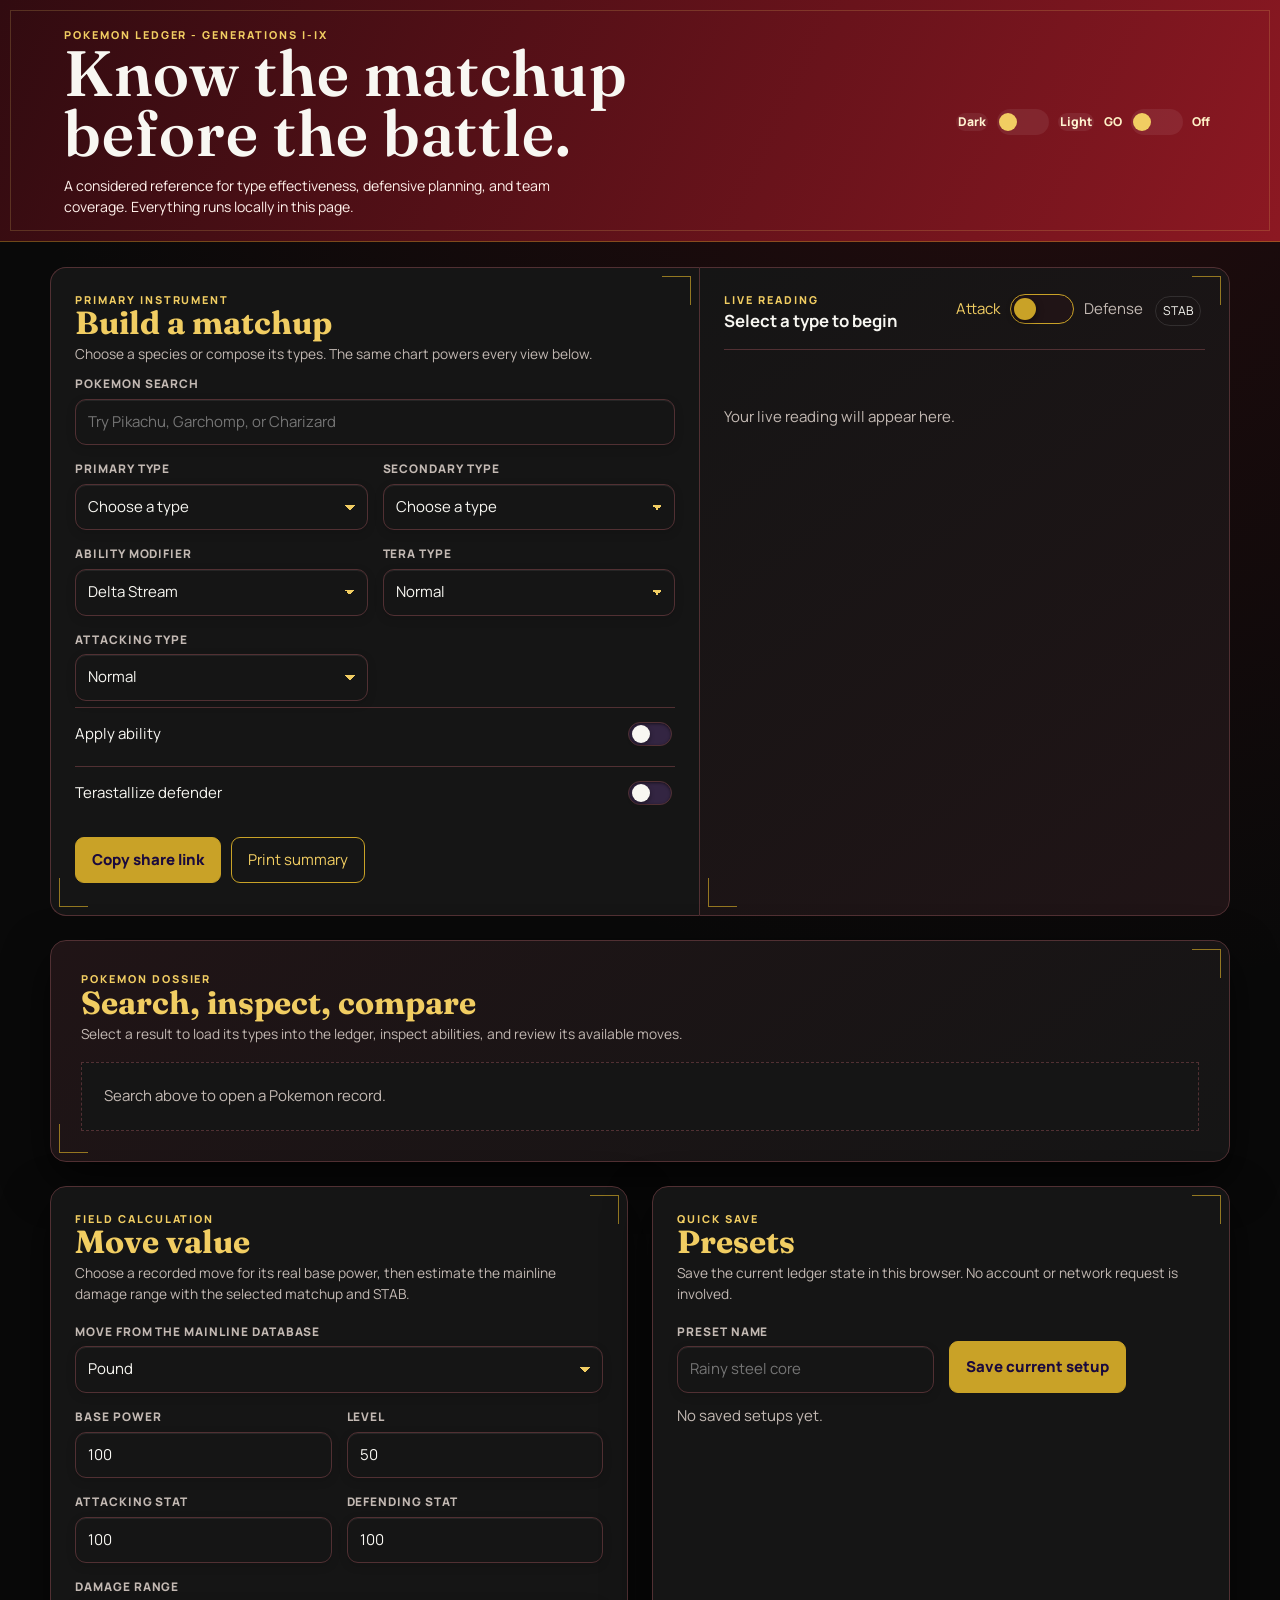
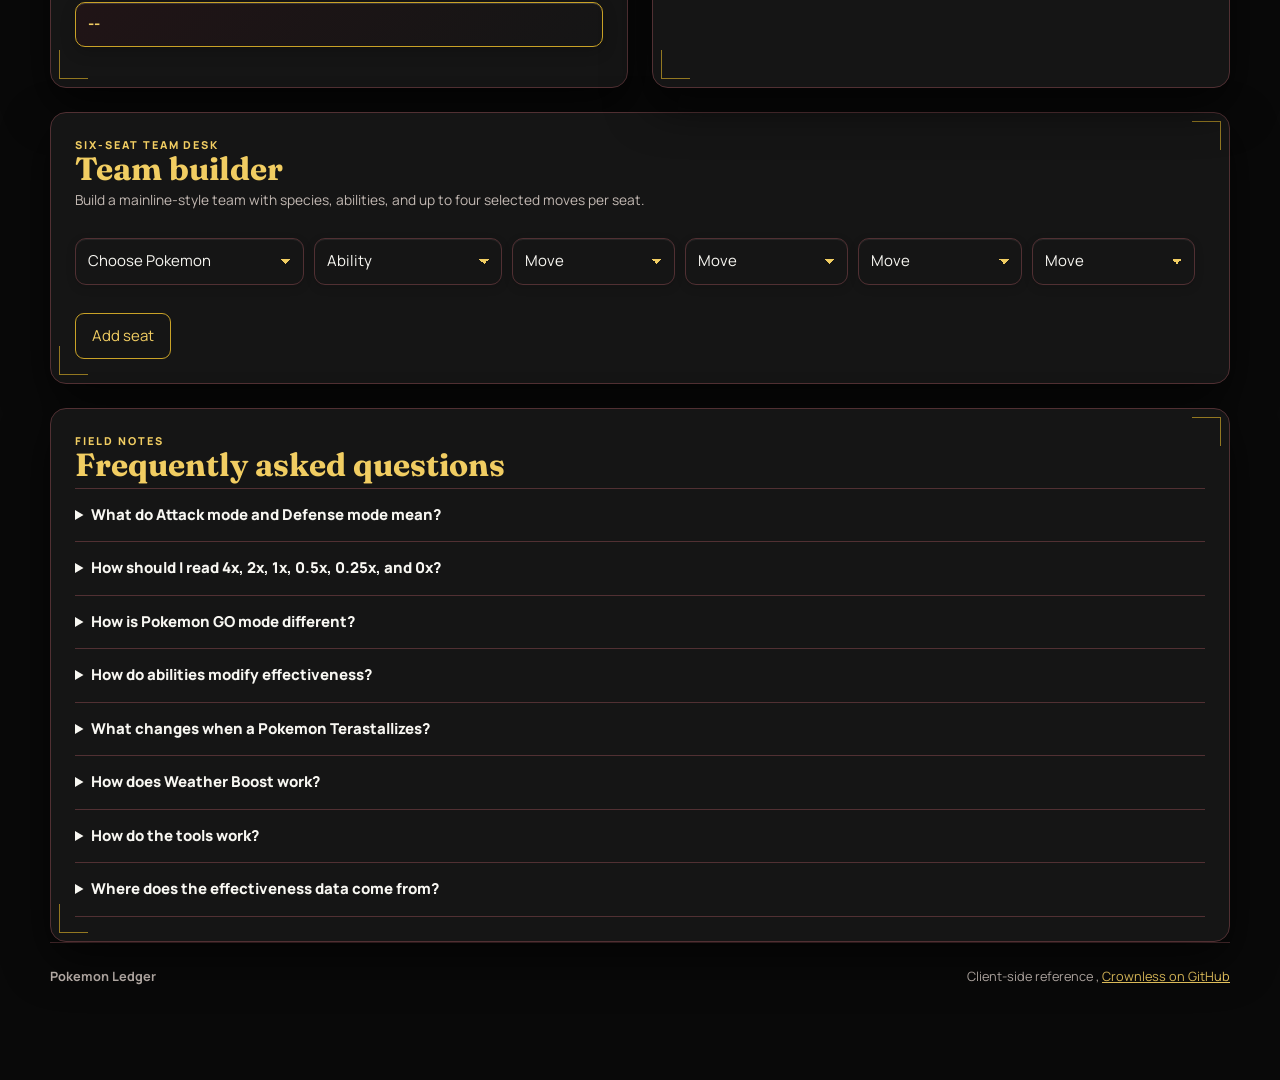
==== commit 3b640ce2: "Update CORE_ABILITIES to include new abilities and modify ability selection logic" ====
--- a/index.html
+++ b/index.html
@@ -17,9 +17,9 @@
 .results-panel{position:sticky;top:14px;background:linear-gradient(145deg,var(--panel),var(--panel2))}.result-intro{display:flex;justify-content:space-between;gap:12px;align-items:start;border-bottom:1px solid var(--line);padding-bottom:15px;margin-bottom:15px}.result-intro strong{font-size:1.05rem}.result-controls{display:flex;align-items:center;gap:12px;flex-wrap:wrap;justify-content:flex-end}.reading-summary{display:flex;gap:8px;flex-wrap:wrap;margin:0 0 16px}.reading-stat{padding:8px 11px;border:1px solid var(--line);border-radius:10px;background:var(--night);font-size:.72rem;color:var(--muted)}.reading-stat strong{display:block;color:var(--gold2);font-size:1rem}.result-grid{display:grid;grid-template-columns:repeat(2,1fr);gap:10px}.result-card{padding:13px;border-left:4px solid var(--gold);background:#00000018;border-radius:10px;min-height:70px;transition:transform .2s,box-shadow .2s}.result-card:hover{transform:translateY(-2px);box-shadow:0 8px 18px #0003}.result-card h3{font-family:Manrope,sans-serif;font-size:1.1rem;color:var(--gold2);font-weight:800}.tag{display:inline-flex;align-items:center;gap:6px;padding:5px 7px;margin:4px 4px 0 0;border:1px solid #ffffff1c;font-size:.76rem;border-radius:999px}.tag b{font-size:.6rem;color:var(--gold2)}.x4{border-left-color:#d66b62}.x2{border-left-color:#d69a62}.x1{border-left-color:var(--gold)}.x05,.x025{border-left-color:var(--good)}.x0{border-left-color:var(--blue)}.empty{color:var(--muted);padding:25px 0}.type-dot{display:inline-block;width:9px;height:9px;border-radius:50%;background:var(--type,#aaa)}
 .feature-grid{display:grid;grid-template-columns:repeat(2,1fr);gap:24px;margin-top:24px}.feature-grid .wide{grid-column:auto}.feature-grid>#team{grid-column:1/-1;grid-row:2}.feature-grid>.panel:last-child{grid-column:2;grid-row:1}.search-wrap{position:relative}.search-wrap input{padding-right:45px}.suggestions{position:absolute;z-index:3;left:0;right:0;margin-top:7px;background:linear-gradient(145deg,var(--panel2),var(--panel));border:1px solid var(--gold);border-radius:13px;max-height:260px;overflow:auto;box-shadow:0 16px 30px #0009;padding:5px}.suggestions button{display:block;width:100%;text-align:left;padding:11px 13px;border:0;border-bottom:1px solid var(--line);background:transparent;color:var(--ink);border-radius:9px}.suggestions button:last-child{border-bottom:0}.suggestions button:hover{background:var(--royal);box-shadow:0 0 12px #8c182266}.pokemon-desk{margin-top:24px;background:linear-gradient(145deg,var(--panel2),var(--panel));padding:30px}.profile-empty{padding:22px;background:var(--panel);border:1px dashed var(--line);color:var(--muted)}.profile-grid{display:grid;grid-template-columns:minmax(220px,.75fr) minmax(0,1.7fr);gap:20px}.profile-block{padding:20px;background:var(--panel);border:1px solid var(--line);border-radius:14px;min-width:0}.profile-block:last-child{grid-column:1/-1}.profile-block h3{font-size:1.2rem;margin-bottom:9px}.profile-type{display:inline-flex;align-items:center;gap:7px;padding:7px 10px;border:1px solid var(--line);border-radius:999px;margin:3px}.move-list,.evolution-list{display:flex;flex-wrap:wrap;gap:8px;max-height:430px;overflow:auto;padding:4px}.move-chip,.evolution-link{position:relative;padding:7px 10px;border-radius:10px;background:var(--panel2);border:1px solid var(--move-color,var(--line));font-size:.78rem;color:var(--ink)}.move-chip{border-left:4px solid var(--move-color,var(--line));cursor:help}.move-chip b{color:var(--gold2);font-size:.65rem}.move-chip small{display:none}.move-chip:focus-visible:after,.move-chip:hover:after{content:attr(data-tooltip);position:absolute;z-index:5;left:0;bottom:calc(100% + 8px);width:220px;padding:10px 12px;border:1px solid var(--gold);border-radius:10px;background:var(--night);color:var(--ink);box-shadow:0 12px 26px #0009;font-size:.74rem;line-height:1.4;pointer-events:none}.evolution-link{color:var(--gold2);cursor:pointer}.evolution-link:hover{border-color:var(--gold);background:var(--royal)}.team-list{display:grid;gap:12px}.team-row{display:grid;grid-template-columns:1.4fr 1.15fr repeat(4,minmax(135px,1fr)) auto;gap:10px;margin:10px 0;align-items:center}.team-row select{min-width:0}.team-row button{padding:0 10px;color:var(--danger);border-color:#75413e}.coverage{display:grid;grid-template-columns:repeat(3,1fr);gap:8px}.coverage div{padding:9px;background:var(--panel2);font-size:.78rem}.coverage:empty{display:none}.coverage strong{display:block;color:var(--gold2);font-size:1rem}.counter{display:flex;justify-content:space-between;align-items:center;padding:10px 0;border-bottom:1px solid var(--line)}.counter:last-child{border:0}.bar{width:90px;height:6px;background:#382c45}.bar i{display:block;height:100%;background:var(--gold)}.preset-list{display:flex;flex-wrap:wrap;gap:8px;margin-top:12px}.preset-list button{padding:7px 9px;color:var(--gold2);background:transparent}.effective-output{display:flex;align-items:center;min-height:45px;padding:10px 12px;border:1px solid var(--gold);border-radius:10px;background:linear-gradient(135deg,var(--panel2),var(--panel));color:var(--gold2);font-weight:800;letter-spacing:.03em;box-shadow:inset 0 1px 0 #fff2,0 5px 15px #0003}.faq{margin-top:24px}.faq details{border-top:1px solid var(--line);padding:15px 0}.faq details:last-child{border-bottom:1px solid var(--line)}summary{cursor:pointer;font-weight:800;color:var(--ink)}.faq p{color:var(--muted);max-width:820px;margin:10px 0 0}.footer{border-top:1px solid var(--line);padding:24px 0;color:var(--muted);font-size:.8rem;display:flex;justify-content:space-between;gap:20px}.footer a{color:var(--gold2)}#team,#presets{grid-column:1/-1}
 @media (prefers-reduced-motion:reduce){button{transition:none}button:hover,button:active{transform:none}}
-@media(max-width:800px){.mast-inner{display:block;padding:38px 0 30px}.header-actions{margin-top:24px}.layout,.feature-grid{grid-template-columns:1fr}.layout>.panel:first-child,.layout>.results-panel{border-radius:16px;border:1px solid var(--line)}.layout>.results-panel{margin-top:14px}.feature-grid .wide,.feature-grid>#team,.feature-grid>.panel:last-child{grid-column:auto;grid-row:auto}.results-panel{position:sticky;top:0;z-index:2}.toolbar{display:block}.toolbar nav{margin-bottom:15px}.controls{grid-template-columns:1fr}.field.full{grid-column:auto}.coverage{grid-template-columns:repeat(2,1fr)}.footer{display:block}.footer span{display:block;margin-top:8px}}
-@media(max-width:800px){.shell,.mast-inner{width:min(100% - 24px,680px)}.pokemon-desk{padding:18px}.profile-grid{grid-template-columns:1fr}.profile-block:last-child{grid-column:auto}.team-row{grid-template-columns:1fr 1fr}.team-row button{grid-column:1/-1;padding:8px}.move-list{max-height:360px}.move-chip:focus-visible:after,.move-chip:hover:after{position:fixed;left:12px;right:12px;bottom:18px;width:auto}.toolbar nav{gap:12px}.header-actions{gap:8px}.header-actions button{padding:9px 10px}}
-@media(max-width:520px){body{font-size:14px}.mast-inner{padding:26px 0 22px}h1{font-size:clamp(2.1rem,12vw,3rem)}.lead{font-size:.8rem}.panel{padding:17px;border-radius:13px}.result-grid{grid-template-columns:1fr}.result-card{min-height:0}.reading-summary{display:grid;grid-template-columns:repeat(2,1fr)}.reading-stat{text-align:center}.team-row{grid-template-columns:1fr}.team-row button{grid-column:auto}.coverage{grid-template-columns:1fr 1fr}.theme-switch{justify-content:flex-start}}
+@media(max-width:800px){.mast-inner{display:block;padding:38px 8px 30px}.header-actions{margin-top:26px;display:grid;grid-template-columns:repeat(2,minmax(0,1fr));gap:10px;width:100%}.theme-switch,.go-switch{width:100%;justify-content:center;padding:9px 8px;border:1px solid #e8c76655;border-radius:12px;background:#00000022;gap:8px}.theme-switch button,.go-switch button{font-size:.72rem}.theme-track,.go-track{flex:0 0 52px}.layout,.feature-grid{grid-template-columns:1fr}.layout>.panel:first-child,.layout>.results-panel{border-radius:16px;border:1px solid var(--line)}.layout>.results-panel{margin-top:14px}.feature-grid .wide,.feature-grid>#team,.feature-grid>.panel:last-child{grid-column:auto;grid-row:auto}.results-panel{position:sticky;top:0;z-index:2}.toolbar{display:block}.toolbar nav{margin-bottom:15px}.controls{grid-template-columns:1fr}.field.full{grid-column:auto}.coverage{grid-template-columns:repeat(2,1fr)}.footer{display:block}.footer span{display:block;margin-top:8px}}
+@media(max-width:800px){.shell,.mast-inner{width:min(100% - 24px,680px)}.pokemon-desk{padding:18px}.profile-grid{grid-template-columns:1fr}.profile-block:last-child{grid-column:auto}.team-row{grid-template-columns:1fr 1fr}.team-row button{grid-column:1/-1;padding:8px}.move-list{max-height:360px}.move-chip:focus-visible:after,.move-chip:hover:after{position:fixed;left:12px;right:12px;bottom:18px;width:auto}.toolbar nav{gap:12px}.header-actions button{padding:0}}
+@media(max-width:520px){body{font-size:14px}.mast-inner{padding:30px 10px 24px}h1{font-size:clamp(2.1rem,12vw,3rem)}.lead{font-size:.8rem}.header-actions{grid-template-columns:1fr}.theme-switch,.go-switch{justify-content:space-between;padding:10px 14px}.panel{padding:17px;border-radius:13px}.result-grid{grid-template-columns:1fr}.result-card{min-height:0}.reading-summary{display:grid;grid-template-columns:repeat(2,1fr)}.reading-stat{text-align:center}.team-row{grid-template-columns:1fr}.team-row button{grid-column:auto}.coverage{grid-template-columns:1fr 1fr}}
 @media print{body,body.light{--night:#fff;--panel:#fff;--panel2:#fafafa;--ink:#111;--muted:#444;--line:#bbb;--gold:#333;--gold2:#111}.masthead{background:#fff;color:#111}.masthead:after,.header-actions,.toolbar,.controls,.feature-grid,.faq,.footer{display:none!important}.shell{width:100%;padding:0}.layout{display:block}.results-panel{position:static;box-shadow:none}.panel{box-shadow:none;border:0}.result-grid{grid-template-columns:repeat(3,1fr)}}
 .counter{display:grid;gap:7px;margin:12px 0}.counter>span:first-child{display:flex;justify-content:space-between;align-items:center;font-weight:800}.counter b{color:var(--gold2);font-variant-numeric:tabular-nums}.bar{height:14px;border-radius:999px;background:linear-gradient(90deg,#24151a,#3b2528);border:1px solid var(--line);padding:2px;overflow:hidden;box-shadow:inset 0 2px 5px #0008}.bar i{display:block;height:100%;border-radius:999px;background:linear-gradient(90deg,#9b1826,#e8c766);box-shadow:0 0 12px #e8c76688;transition:width .35s ease}.profile-ability{display:block;margin:8px 0;padding:12px;border:1px solid var(--line);border-radius:10px;background:var(--panel2)}.profile-ability strong{color:var(--gold2);display:block}.hidden-ability-badge{display:inline-flex;margin-top:6px;padding:3px 8px;border:1px solid var(--gold);border-radius:999px;color:var(--gold2);font-size:.63rem;font-weight:800;letter-spacing:.08em;text-transform:uppercase}.move-group{margin-bottom:18px}.move-group h4{margin:0 0 9px;color:var(--gold2);font-size:.72rem;letter-spacing:.12em;text-transform:uppercase}.move-chip.non-stab{opacity:.9}
 </style>
@@ -64,7 +64,7 @@
 const TYPES=["Normal","Fire","Water","Electric","Grass","Ice","Fighting","Poison","Ground","Flying","Psychic","Bug","Rock","Ghost","Dragon","Dark","Steel","Fairy"];
 const WEATHER_TYPES={None:[],Clear:["Fire","Grass","Ground"],Rainy:["Water","Electric","Bug"],"Partly Cloudy":["Normal","Rock"],Cloudy:["Fairy","Fighting","Poison"],Windy:["Dragon","Flying","Psychic"],Snow:["Ice","Steel"],Fog:["Dark","Ghost"]};
 const CHART={Normal:{Rock:.5,Ghost:0,Steel:.5},Fire:{Fire:.5,Water:.5,Grass:2,Ice:2,Bug:2,Rock:.5,Dragon:.5,Steel:2},Water:{Fire:2,Water:.5,Grass:.5,Ground:2,Rock:2,Dragon:.5},Electric:{Water:2,Electric:.5,Grass:.5,Ground:0,Flying:2,Dragon:.5},Grass:{Fire:.5,Water:2,Grass:.5,Poison:.5,Ground:2,Flying:.5,Bug:.5,Rock:2,Dragon:.5,Steel:.5},Ice:{Fire:.5,Water:.5,Ice:.5,Grass:2,Ground:2,Flying:2,Dragon:2,Steel:.5},Fighting:{Normal:2,Ice:2,Rock:2,Dark:2,Steel:2,Poison:.5,Flying:.5,Psychic:.5,Bug:.5,Fairy:.5,Ghost:0},Poison:{Grass:2,Fairy:2,Poison:.5,Ground:.5,Rock:.5,Ghost:.5,Steel:0},Ground:{Fire:2,Electric:2,Grass:.5,Poison:2,Flying:0,Bug:.5,Rock:2,Steel:2},Flying:{Electric:.5,Grass:2,Fighting:2,Bug:2,Rock:.5,Steel:.5},Psychic:{Fighting:2,Poison:2,Psychic:.5,Steel:.5,Dark:0},Bug:{Fire:.5,Grass:2,Fighting:.5,Poison:.5,Flying:.5,Psychic:2,Ghost:.5,Dark:2,Steel:.5,Fairy:.5},Rock:{Fire:2,Ice:2,Fighting:.5,Ground:.5,Flying:2,Bug:2,Steel:.5},Ghost:{Normal:0,Psychic:2,Ghost:2,Dark:.5},Dragon:{Dragon:2,Steel:.5,Fairy:0},Dark:{Fighting:.5,Psychic:2,Ghost:2,Dark:.5,Fairy:.5},Steel:{Fire:.5,Water:.5,Electric:.5,Ice:2,Rock:2,Fairy:2,Steel:.5},Fairy:{Fire:.5,Fighting:2,Dragon:2,Dark:2,Poison:.5,Steel:.5}};
-const CORE_ABILITIES={"Delta Stream":{delta:true},"Dry Skin":{immune:["Water"],weak:{Fire:1.25}},"Earth Eater":{immune:["Ground"]},"Filter":{filter:true},"Fluffy":{weak:{Fire:2}},"Heatproof":{half:["Fire"]},"Levitate":{immune:["Ground"]},"Lightning Rod":{immune:["Electric"]},"Minds Eye":{scrappy:true},"Purifying Salt":{half:["Ghost"]},"Sap Sipper":{immune:["Grass"]},"Storm Drain":{immune:["Water"]},"Thick Fat":{half:["Fire","Ice"]},"Volt Absorb":{immune:["Electric"]},"Water Absorb":{immune:["Water"]},"Well Baked Body":{immune:["Fire"]},"Wonder Guard":{wonder:true}};const $=id=>document.getElementById(id), type1=$("type1"),type2=$("type2"),abilitySelect=$("abilitySelect"),teraType=$("teraType"),weatherSelect=$("weatherSelect"),moveType=$("moveType"),moveSelect=$("moveSelect"),results=$("results"),goToggle=$("goToggle"),themeToggle=$("themeToggle"),abilityToggle=$("abilityToggle"),teraToggle=$("teraToggle"),weatherToggle=$("weatherToggle");
+const CORE_ABILITIES={"Delta Stream":{delta:true},"Dry Skin":{immune:["Water"],weak:{Fire:1.25}},"Earth Eater":{immune:["Ground"]},"Filter":{filter:true},"Fluffy":{weak:{Fire:2}},"Heatproof":{half:["Fire"]},"Levitate":{immune:["Ground"]},"Lightning Rod":{immune:["Electric"]},"Minds Eye":{scrappy:true},"Multiscale":{halfAll:true},"Prism Armor":{filter:true},"Purifying Salt":{half:["Ghost"]},"Sap Sipper":{immune:["Grass"]},"Shadow Shield":{halfAll:true},"Solid Rock":{filter:true},"Storm Drain":{immune:["Water"]},"Thick Fat":{half:["Fire","Ice"]},"Tinted Lens":{lens:true},"Volt Absorb":{immune:["Electric"]},"Water Absorb":{immune:["Water"]},"Well Baked Body":{immune:["Fire"]},"Wonder Guard":{wonder:true}};const $=id=>document.getElementById(id), type1=$("type1"),type2=$("type2"),abilitySelect=$("abilitySelect"),teraType=$("teraType"),weatherSelect=$("weatherSelect"),moveType=$("moveType"),moveSelect=$("moveSelect"),results=$("results"),goToggle=$("goToggle"),themeToggle=$("themeToggle"),abilityToggle=$("abilityToggle"),teraToggle=$("teraToggle"),weatherToggle=$("weatherToggle");
 function fill(sel,items,blank=false){sel.innerHTML=(blank?'<option value="">Choose a type</option>':'')+items.map(t=>`<option>${t}</option>`).join("")}fill(type1,TYPES,true);fill(type2,TYPES,true);fill(teraType,TYPES);fill(moveType,TYPES);fill(abilitySelect,Object.keys(CORE_ABILITIES));fill(moveSelect,Object.keys(MOVES));
 let mode="attack",team=[{pokemon:"",ability:"",moves:[]}];function typeValue(x){return x||""}
 function effectiveness(attacker,defender){return CHART[attacker]&&Object.prototype.hasOwnProperty.call(CHART[attacker],defender)?CHART[attacker][defender]:1}
@@ -75,7 +75,7 @@
   const abi = {};
   if (!isGO && abilityToggle.checked) Object.assign(abi, CORE_ABILITIES[abilitySelect.value] || {});
   const GO_MULT = { SE: 1.6, NVE: 0.625, IMMUNE: 0.390625 };
-if(mode==="attack"){TYPES.forEach(defender=>{let best=0;types.forEach(attacker=>{let score=effectiveness(attacker,defender);if(isGO){if(score===2)score=GO_MULT.SE;else if(score===.5)score=GO_MULT.NVE;else if(score===0)score=GO_MULT.IMMUNE;if(weatherToggle.checked&&WEATHER_TYPES[weatherSelect.value].includes(attacker))score*=1.2}else{if(abi.scrappy&&defender==="Ghost"&&(attacker==="Normal"||attacker==="Fighting"))score=1;if(attacker==="Ice"&&defender==="Water")score=2}if(score>best)best=score});m[defender]=best})}else{const defTypes=(!isGO&&teraToggle.checked)?[teraType.value]:types;TYPES.forEach(attacker=>{let val=1;defTypes.forEach(def=>{let eff=effectiveness(attacker,def);if(isGO){if(eff===2)eff=GO_MULT.SE;else if(eff===.5)eff=GO_MULT.NVE;else if(eff===0)eff=GO_MULT.IMMUNE}else if(abi.delta&&defTypes.includes("Flying")&&["Electric","Ice","Rock"].includes(attacker))eff=1;val*=eff});if(!isGO){if(abi.immune&&abi.immune.includes(attacker))val=0;if(abi.half&&abi.half.includes(attacker))val*=.5;if(abi.weak&&abi.weak[attacker])val*=abi.weak[attacker];if(abi.filter&&val>1)val*=.75;if(abi.wonder&&val<=1&&val>0)val=0;if(abi.teraShell)val=.5}m[attacker]=val})}return m}
+if(mode==="attack"){TYPES.forEach(defender=>{let best=0;types.forEach(attacker=>{let score=effectiveness(attacker,defender);if(isGO){if(score===2)score=GO_MULT.SE;else if(score===.5)score=GO_MULT.NVE;else if(score===0)score=GO_MULT.IMMUNE;if(weatherToggle.checked&&WEATHER_TYPES[weatherSelect.value].includes(attacker))score*=1.2}else{if(abi.scrappy&&defender==="Ghost"&&(attacker==="Normal"||attacker==="Fighting"))score=1;if(attacker==="Ice"&&defender==="Water")score=2;if(abi.lens&&score>0&&score<1)score*=2}if(score>best)best=score});m[defender]=best})}else{const defTypes=(!isGO&&teraToggle.checked)?[teraType.value]:types;TYPES.forEach(attacker=>{let val=1;defTypes.forEach(def=>{let eff=effectiveness(attacker,def);if(isGO){if(eff===2)eff=GO_MULT.SE;else if(eff===.5)eff=GO_MULT.NVE;else if(eff===0)eff=GO_MULT.IMMUNE}else if(abi.delta&&defTypes.includes("Flying")&&["Electric","Ice","Rock"].includes(attacker))eff=1;val*=eff});if(!isGO){if(abi.immune&&abi.immune.includes(attacker))val=0;if(abi.half&&abi.half.includes(attacker))val*=.5;if(abi.weak&&abi.weak[attacker])val*=abi.weak[attacker];if(abi.filter&&val>1)val*=.75;if(abi.halfAll)val*=.5;if(abi.wonder&&val<=1&&val>0)val=0;if(abi.teraShell)val=.5}m[attacker]=val})}return m}
 function cardClass(v){return v>=4?"x4":v>=2?"x2":v===1?"x1":v>=.25?"x05":"x0"}function render(m){results.innerHTML="";const buckets={};Object.entries(m).forEach(([t,v])=>{const key=Math.round(v*1000)/1000;if(!buckets[key])buckets[key]=[];buckets[key].push(t)});Object.keys(buckets).sort((a,b)=>b-a).forEach(v=>{const d=document.createElement("div");d.className=`result-card ${cardClass(+v)}`;d.innerHTML=`<h3>${v}x</h3>`+buckets[v].map(t=>`<span class="tag"><i class="type-dot" style="--type:${typeColor(t)}"></i>${t}</span>`).join("");results.append(d)})}
 function typeColor(t){return {Normal:"#a8a77a",Fire:"#ee8130",Water:"#6390f0",Electric:"#f7d02c",Grass:"#7ac74c",Ice:"#96d9d6",Fighting:"#c22e28",Poison:"#a33ea1",Ground:"#e2bf65",Flying:"#a98ff3",Psychic:"#f95587",Bug:"#a6b91a",Rock:"#b6a136",Ghost:"#735797",Dragon:"#6f35fc",Dark:"#705746",Steel:"#b7b7ce",Fairy:"#d685ad"}[t]}
 function currentTypes(){return [type1.value,type2.value].filter(Boolean)}function update(){const types=currentTypes();$("readingTitle").textContent=types.length?`${types.join(" / ")} , ${mode==="attack"?"attacking":"defending"}`:"Select a type to begin";if(!types.length){results.innerHTML='<div class="empty">Your live reading will appear here.</div>';$("counters").innerHTML="";$("readingSummary").innerHTML="";return}const m=calc(types);render(m);const values=Object.values(m);const weak=values.filter(v=>v>1).length;const resist=values.filter(v=>v<1&&v>0).length;const immune=values.filter(v=>v===0).length;$("readingSummary").innerHTML=`<div class="reading-stat"><strong>${types.length}</strong> selected type${types.length>1?"s":""}</div><div class="reading-stat"><strong>${weak}</strong> weaknesses</div><div class="reading-stat"><strong>${resist}</strong> resistances</div><div class="reading-stat"><strong>${immune}</strong> immunities</div>`;const sorted=Object.entries(m).sort((a,b)=>b[1]-a[1]).slice(0,4);$("counters").innerHTML=`<h3 style="margin-top:20px">Best counters</h3>`+sorted.map(([t,v])=>`<div class="counter"><span><i class="type-dot" style="--type:${typeColor(t)}"></i> ${t} <b>${v}x</b></span><span class="bar"><i style="width:${Math.min(100,v/4*100)}%"></i></span></div>`).join("");const attackType=MOVES[moveSelect.value]?.type||moveType.value;const stab=mode==="attack"&&attackType&&types.includes(attackType);$("stabBadge").hidden=!stab;updateMove(m);updateUrl()}
@@ -90,10 +90,10 @@
 function findSpecies(value){const query=normalizeName(value);return Object.keys(SPECIES).find(n=>normalizeName(n)===query)||Object.keys(SPECIES).find(n=>normalizeName(n).includes(query))}
 function relatedForms(name){const root=normalizeName(name).replace(/(female|male|alola|galar|hisui|paldea|mega|gigantamax)$/,'');return Object.keys(SPECIES).filter(n=>normalizeName(n).startsWith(root)&&normalizeName(n)!==normalizeName(name)).slice(0,12)}
 function abilityRecords(name){return POKEMON_ABILITIES[name]||[]}
-function setAbilityModifierOptions(name,selected=abilitySelect.value){const allowed=name?abilityRecords(name).map(a=>a.name).filter(a=>Object.prototype.hasOwnProperty.call(CORE_ABILITIES,a)):Object.keys(CORE_ABILITIES);abilitySelect.innerHTML='<option value="">None</option>'+allowed.map(a=>`<option value="${a}">${a}</option>`).join("");const isAllowed=allowed.includes(selected);abilitySelect.value=isAllowed?selected:"";if(!isAllowed)abilityToggle.checked=false}
+function setAbilityModifierOptions(name,selected=abilitySelect.value){const allowed=name?[...new Set(abilityRecords(name).map(a=>Object.keys(CORE_ABILITIES).find(core=>normalizeName(core)===normalizeName(a.name))).filter(Boolean))]:Object.keys(CORE_ABILITIES);abilitySelect.innerHTML='<option value="">None</option>'+allowed.map(a=>`<option value="${a}">${a}</option>`).join("");const isAllowed=allowed.includes(selected)||allowed.some(a=>normalizeName(a)===normalizeName(selected));abilitySelect.value=isAllowed?allowed.find(a=>normalizeName(a)===normalizeName(selected))||selected:"";if(!isAllowed)abilityToggle.checked=false}
 function moveRecords(name){return (POKEMON_MOVEPOOLS[name]||[]).map(n=>({name:n,...(MOVES[n]||{})})).filter(m=>m.name)}
 function showProfile(name){setAbilityModifierOptions(name);const ts=SPECIES[name]||[];const forms=relatedForms(name);const abilities=abilityRecords(name);const moves=moveRecords(name);const abilityHtml=abilities.length?abilities.map(a=>{const d=ABILITIES[a.name]?.description||"No description available.";return `<div class="profile-ability"><strong>${a.name}</strong>${a.hidden?`<span class="hidden-ability-badge">Hidden ability</span>`:""}<div class="muted">${d}</div></div>`}).join(""):"<span class=muted>No recorded abilities.</span>";const renderMoves=list=>list.map(m=>{const stab=ts.includes(m.type);const details=[m.type,m.category||"Status",m.power===null?"Status move":`${m.power} power`,m.accuracy?`${m.accuracy}% accuracy`:"Accuracy varies"].join(" · ");return `<span class="move-chip ${stab?"":"non-stab"}" tabindex="0" style="--move-color:${typeColor(m.type)}" data-tooltip="${details}">${m.name} <b>${stab?"STAB":"Non-STAB"}</b></span>`}).join("");const stabMoves=moves.filter(m=>ts.includes(m.type));const nonStabMoves=moves.filter(m=>!ts.includes(m.type));const moveHtml=`<div class="move-group"><h4>STAB moves</h4><div class="move-list">${renderMoves(stabMoves)||"<span class=muted>No STAB moves recorded.</span>"}</div></div><div class="move-group"><h4>Non-STAB moves</h4><div class="move-list">${renderMoves(nonStabMoves)||"<span class=muted>No non-STAB moves recorded.</span>"}</div></div>`;$("pokemonProfile").innerHTML=`<div class="profile-grid"><div class="profile-block"><h3>${name}</h3><div>${ts.map(t=>`<span class="profile-type"><i class="type-dot" style="--type:${typeColor(t)}"></i>${t}</span>`).join("")}</div><button class="primary" type="button" data-load="${name}" style="margin-top:12px">Load into ledger</button><h3 style="margin-top:20px">Abilities and effects</h3>${abilityHtml}</div><div class="profile-block"><h3>Full movepool</h3>${moveHtml}</div><div class="profile-block"><h3>Evolution and forms</h3><div class="evolution-list">${[name,...forms].map(n=>`<button class="evolution-link" type="button" data-profile="${n}">${n}</button>`).join("")}</div></div></div>`;$("pokemonProfile").querySelector("[data-load]").onclick=()=>{type1.value=ts[0]||"";type2.value=ts[1]||"";$("pokemonSearch").value=name;update()};$("pokemonProfile").querySelectorAll("[data-profile]").forEach(b=>b.onclick=()=>showProfile(b.dataset.profile))}
-$("pokemonSearch").oninput=e=>{const q=e.target.value;const query=normalizeName(q);const matches=Object.keys(SPECIES).filter(n=>normalizeName(n).includes(query));const abilityMatches=Object.keys(ABILITIES).filter(n=>normalizeName(n).includes(query)).slice(0,4);const list=matches.slice(0,10);const box=$("suggestions");box.innerHTML=list.map(n=>`<button type="button" data-species="${n}">${n} <span class="muted">${SPECIES[n].join(" / ")}</span></button>`).join("")+abilityMatches.map(a=>`<button type="button" data-ability="${a}">${a} <span class="muted">Ability</span></button>`).join("");box.hidden=!query||!box.innerHTML;box.querySelectorAll("[data-species]").forEach(b=>b.onclick=()=>{const name=b.dataset.species,ts=SPECIES[name];type1.value=ts[0];type2.value=ts[1]||"";$("pokemonSearch").value=name;box.hidden=true;showProfile(name);update()});box.querySelectorAll("[data-ability]").forEach(b=>b.onclick=()=>{const ability=b.dataset.ability;const owner=Object.keys(POKEMON_ABILITIES).find(n=>POKEMON_ABILITIES[n].some(a=>a.name===ability));if(owner){$("pokemonSearch").value=owner;box.hidden=true;showProfile(owner);const record=abilityRecords(owner).find(a=>a.name===ability);if(record){abilitySelect.value=ability;abilityToggle.checked=true}update()}})};
+$("pokemonSearch").oninput=e=>{const q=e.target.value;const query=normalizeName(q);const queryParts=q.toLowerCase().split(/[^a-z0-9]+/).filter(Boolean);const matches=Object.keys(SPECIES).filter(n=>{const normalized=normalizeName(n);return normalized.includes(query)||queryParts.every(part=>normalized.includes(part))});const abilityMatches=Object.keys(ABILITIES).filter(n=>normalizeName(n).includes(query)).slice(0,4);const list=matches.slice(0,10);const box=$("suggestions");box.innerHTML=list.map(n=>`<button type="button" data-species="${n}">${n} <span class="muted">${SPECIES[n].join(" / ")}</span></button>`).join("")+abilityMatches.map(a=>`<button type="button" data-ability="${a}">${a} <span class="muted">Ability</span></button>`).join("");box.hidden=!query||!box.innerHTML;box.querySelectorAll("[data-species]").forEach(b=>b.onclick=()=>{const name=b.dataset.species,ts=SPECIES[name];type1.value=ts[0];type2.value=ts[1]||"";$("pokemonSearch").value=name;box.hidden=true;showProfile(name);update()});box.querySelectorAll("[data-ability]").forEach(b=>b.onclick=()=>{const ability=b.dataset.ability;const owner=Object.keys(POKEMON_ABILITIES).find(n=>POKEMON_ABILITIES[n].some(a=>a.name===ability));if(owner){$("pokemonSearch").value=owner;box.hidden=true;showProfile(owner);const record=abilityRecords(owner).find(a=>a.name===ability);if(record){const supported=Object.keys(CORE_ABILITIES).find(core=>normalizeName(core)===normalizeName(record.name));if(supported){abilitySelect.value=supported;abilityToggle.checked=true}}update()}})};
 function speciesOptions(selected){return `<option value="">Choose Pokemon</option>`+Object.keys(SPECIES).map(n=>`<option value="${n}" ${n===selected?"selected":""}>${n}</option>`).join("")}
 function abilityOptions(name,selected){const list=abilityRecords(name).map(a=>a.name);return `<option value="">Ability</option>`+list.map(a=>`<option value="${a}" ${a===selected?"selected":""}>${a}</option>`).join("")}
 function teamMoveOptions(name,selected){const list=moveRecords(name);return `<option value="">Move</option>`+list.map(m=>`<option value="${m.name}" ${selected===m.name?"selected":""}>${m.name}${m.power===null?"":" · "+m.power}</option>`).join("")}
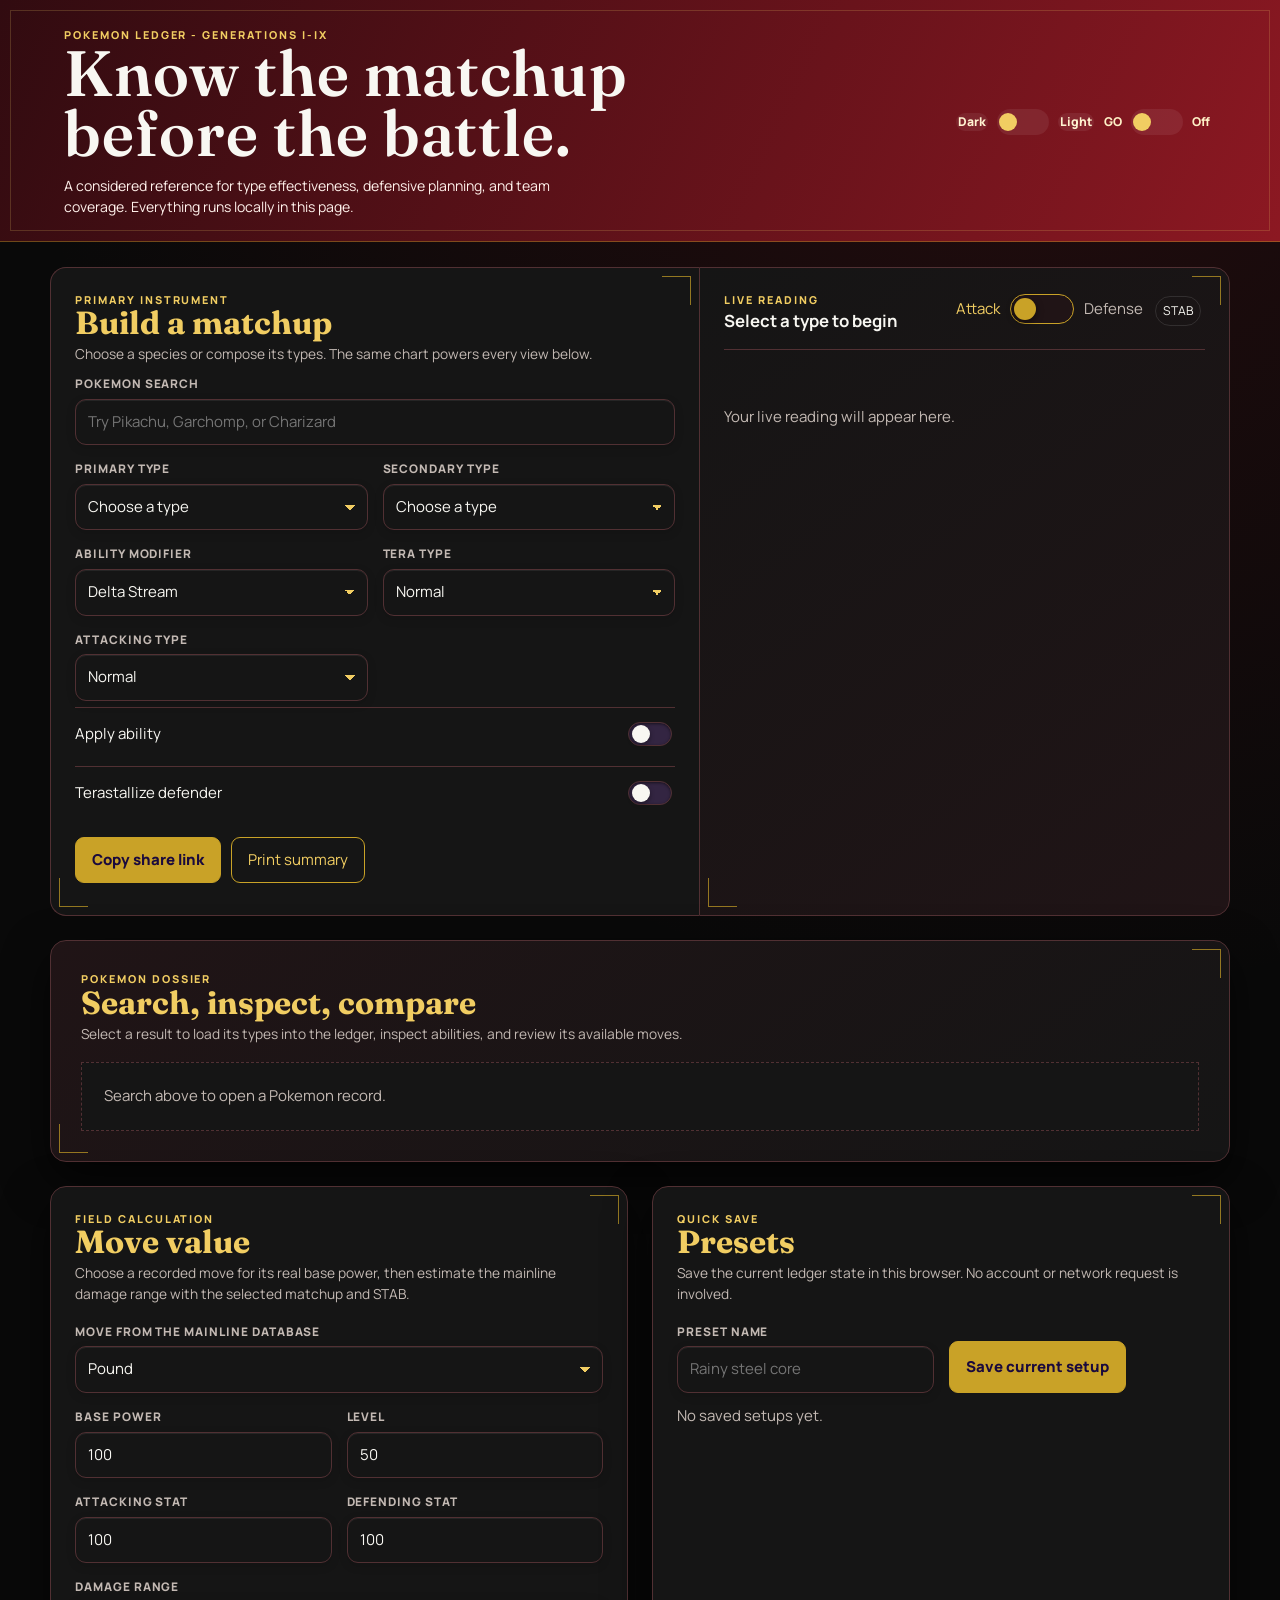
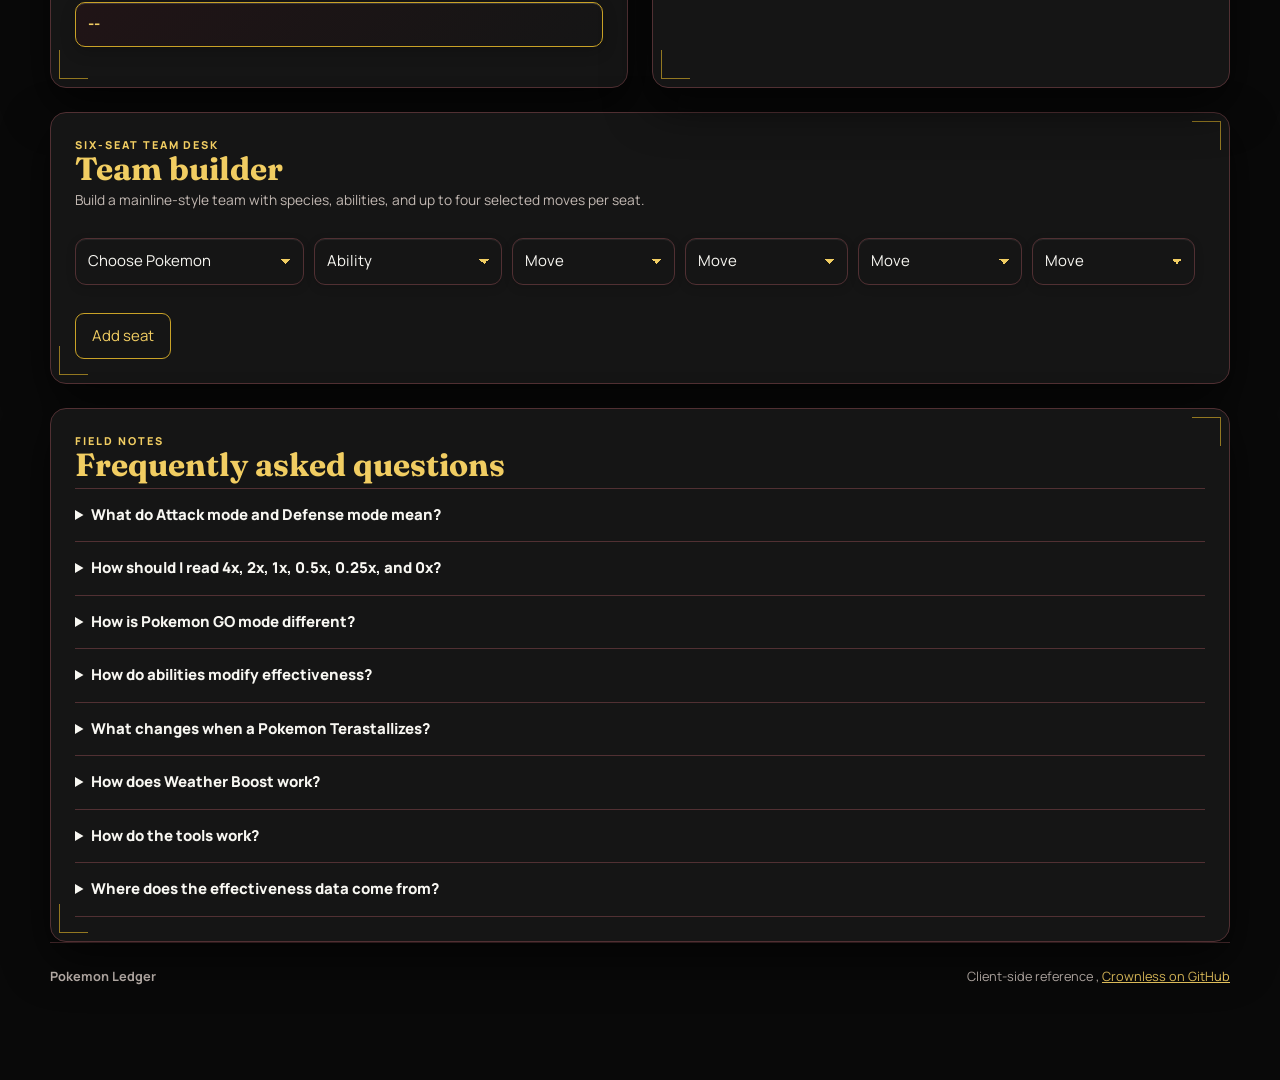
==== commit 400857fe: "Enhance ability descriptions and update CORE_ABILITIES with new modifiers" ====
--- a/index.html
+++ b/index.html
@@ -51,7 +51,7 @@
 <details><summary>What do Attack mode and Defense mode mean?</summary><p>Attack mode asks how well each of the 18 types would perform when used by the selected Pokemon against every possible defender. Defense mode asks how incoming attacks of each type perform against the selected Pokemon. Use Attack mode to choose a move; use Defense mode to find team gaps. The center switch is keyboard accessible and keeps the active side visible at a glance.</p></details>
 <details><summary>How should I read 4x, 2x, 1x, 0.5x, 0.25x, and 0x?</summary><p>These are damage multipliers. Four times is doubly super-effective, two times is super-effective, one is neutral, one-half and one-quarter are resisted, and zero is immunity. Dual types multiply together, so two weaknesses can become 4x.</p></details>
 <details><summary>How is Pokemon GO mode different?</summary><p>GO uses its own scale: super-effective hits are 1.6x, resisted hits are 0.625x, and immunities are represented as 0.390625x in this reference. Ability and Terastallize modifiers are hidden because those mechanics are not used in the same way in GO battles.</p></details>
-<details><summary>How do abilities modify effectiveness?</summary><p>Abilities are applied after the type chart. Levitate makes Ground attacks ineffective, Thick Fat halves Fire and Ice, and Filter reduces a super-effective hit. The list includes grouped ability equivalents where their type interaction is shared.</p></details>
+<details><summary>How do abilities modify effectiveness?</summary><p>Abilities are applied after the type chart. Levitate makes Ground attacks ineffective, Thick Fat halves Fire and Ice, Tinted Lens strengthens resisted attacks, and Filter, Solid Rock, and Prism Armor reduce super-effective damage. Multiscale and Shadow Shield halve incoming damage at full HP, while Water Bubble halves Fire damage and Wonder Guard blocks non-super-effective hits. The list includes only effectiveness modifiers available to the selected Pokemon.</p></details>
 <details><summary>What changes when a Pokemon Terastallizes?</summary><p>In Defense mode, enabling Terastallize replaces the selected defensive typing with the chosen Tera type. This lets you inspect the temporary defensive profile rather than the species' original combination.</p></details>
 <details><summary>How does Weather Boost work?</summary><p>When GO mode and weather are enabled, attacks matching the chosen weather receive a 1.2- boost. Clear boosts Fire, Grass, and Ground; Rainy boosts Water, Electric, and Bug; Partly Cloudy boosts Normal and Rock; Cloudy boosts Fairy, Fighting, and Poison; Windy boosts Dragon, Flying, and Psychic; Snow boosts Ice and Steel; Fog boosts Dark and Ghost.</p></details>
 <details><summary>How do the tools work?</summary><p>Use the forgiving Pokemon search to find a species or form; punctuation and words such as Mega are normalized, and the dossier shows types, representative same-type moves, STAB status, and related forms. The team desk combines up to six type pairs and counts shared weaknesses and resistances. The move value tool applies the matchup multiplier and the standard 1.5x mainline STAB bonus, while GO mode omits that bonus. Share links preserve the controls, mode, and toggles. Presets stay in local storage, best counters are sorted by multiplier, and Print summary creates a clean paper view.</p></details>
@@ -64,7 +64,7 @@
 const TYPES=["Normal","Fire","Water","Electric","Grass","Ice","Fighting","Poison","Ground","Flying","Psychic","Bug","Rock","Ghost","Dragon","Dark","Steel","Fairy"];
 const WEATHER_TYPES={None:[],Clear:["Fire","Grass","Ground"],Rainy:["Water","Electric","Bug"],"Partly Cloudy":["Normal","Rock"],Cloudy:["Fairy","Fighting","Poison"],Windy:["Dragon","Flying","Psychic"],Snow:["Ice","Steel"],Fog:["Dark","Ghost"]};
 const CHART={Normal:{Rock:.5,Ghost:0,Steel:.5},Fire:{Fire:.5,Water:.5,Grass:2,Ice:2,Bug:2,Rock:.5,Dragon:.5,Steel:2},Water:{Fire:2,Water:.5,Grass:.5,Ground:2,Rock:2,Dragon:.5},Electric:{Water:2,Electric:.5,Grass:.5,Ground:0,Flying:2,Dragon:.5},Grass:{Fire:.5,Water:2,Grass:.5,Poison:.5,Ground:2,Flying:.5,Bug:.5,Rock:2,Dragon:.5,Steel:.5},Ice:{Fire:.5,Water:.5,Ice:.5,Grass:2,Ground:2,Flying:2,Dragon:2,Steel:.5},Fighting:{Normal:2,Ice:2,Rock:2,Dark:2,Steel:2,Poison:.5,Flying:.5,Psychic:.5,Bug:.5,Fairy:.5,Ghost:0},Poison:{Grass:2,Fairy:2,Poison:.5,Ground:.5,Rock:.5,Ghost:.5,Steel:0},Ground:{Fire:2,Electric:2,Grass:.5,Poison:2,Flying:0,Bug:.5,Rock:2,Steel:2},Flying:{Electric:.5,Grass:2,Fighting:2,Bug:2,Rock:.5,Steel:.5},Psychic:{Fighting:2,Poison:2,Psychic:.5,Steel:.5,Dark:0},Bug:{Fire:.5,Grass:2,Fighting:.5,Poison:.5,Flying:.5,Psychic:2,Ghost:.5,Dark:2,Steel:.5,Fairy:.5},Rock:{Fire:2,Ice:2,Fighting:.5,Ground:.5,Flying:2,Bug:2,Steel:.5},Ghost:{Normal:0,Psychic:2,Ghost:2,Dark:.5},Dragon:{Dragon:2,Steel:.5,Fairy:0},Dark:{Fighting:.5,Psychic:2,Ghost:2,Dark:.5,Fairy:.5},Steel:{Fire:.5,Water:.5,Electric:.5,Ice:2,Rock:2,Fairy:2,Steel:.5},Fairy:{Fire:.5,Fighting:2,Dragon:2,Dark:2,Poison:.5,Steel:.5}};
-const CORE_ABILITIES={"Delta Stream":{delta:true},"Dry Skin":{immune:["Water"],weak:{Fire:1.25}},"Earth Eater":{immune:["Ground"]},"Filter":{filter:true},"Fluffy":{weak:{Fire:2}},"Heatproof":{half:["Fire"]},"Levitate":{immune:["Ground"]},"Lightning Rod":{immune:["Electric"]},"Minds Eye":{scrappy:true},"Multiscale":{halfAll:true},"Prism Armor":{filter:true},"Purifying Salt":{half:["Ghost"]},"Sap Sipper":{immune:["Grass"]},"Shadow Shield":{halfAll:true},"Solid Rock":{filter:true},"Storm Drain":{immune:["Water"]},"Thick Fat":{half:["Fire","Ice"]},"Tinted Lens":{lens:true},"Volt Absorb":{immune:["Electric"]},"Water Absorb":{immune:["Water"]},"Well Baked Body":{immune:["Fire"]},"Wonder Guard":{wonder:true}};const $=id=>document.getElementById(id), type1=$("type1"),type2=$("type2"),abilitySelect=$("abilitySelect"),teraType=$("teraType"),weatherSelect=$("weatherSelect"),moveType=$("moveType"),moveSelect=$("moveSelect"),results=$("results"),goToggle=$("goToggle"),themeToggle=$("themeToggle"),abilityToggle=$("abilityToggle"),teraToggle=$("teraToggle"),weatherToggle=$("weatherToggle");
+const CORE_ABILITIES={"Delta Stream":{delta:true},"Dry Skin":{immune:["Water"],weak:{Fire:1.25}},"Earth Eater":{immune:["Ground"]},"Filter":{filter:true},"Fluffy":{weak:{Fire:2}},"Heatproof":{half:["Fire"]},"Levitate":{immune:["Ground"]},"Lightning Rod":{immune:["Electric"]},"Minds Eye":{scrappy:true},"Multiscale":{halfAll:true},"Prism Armor":{filter:true},"Purifying Salt":{half:["Ghost"]},"Sap Sipper":{immune:["Grass"]},"Shadow Shield":{halfAll:true},"Solid Rock":{filter:true},"Storm Drain":{immune:["Water"]},"Thick Fat":{half:["Fire","Ice"]},"Tinted Lens":{lens:true},"Volt Absorb":{immune:["Electric"]},"Water Absorb":{immune:["Water"]},"Water Bubble":{half:["Fire"]},"Well Baked Body":{immune:["Fire"]},"Wonder Guard":{wonder:true}};const $=id=>document.getElementById(id), type1=$("type1"),type2=$("type2"),abilitySelect=$("abilitySelect"),teraType=$("teraType"),weatherSelect=$("weatherSelect"),moveType=$("moveType"),moveSelect=$("moveSelect"),results=$("results"),goToggle=$("goToggle"),themeToggle=$("themeToggle"),abilityToggle=$("abilityToggle"),teraToggle=$("teraToggle"),weatherToggle=$("weatherToggle");
 function fill(sel,items,blank=false){sel.innerHTML=(blank?'<option value="">Choose a type</option>':'')+items.map(t=>`<option>${t}</option>`).join("")}fill(type1,TYPES,true);fill(type2,TYPES,true);fill(teraType,TYPES);fill(moveType,TYPES);fill(abilitySelect,Object.keys(CORE_ABILITIES));fill(moveSelect,Object.keys(MOVES));
 let mode="attack",team=[{pokemon:"",ability:"",moves:[]}];function typeValue(x){return x||""}
 function effectiveness(attacker,defender){return CHART[attacker]&&Object.prototype.hasOwnProperty.call(CHART[attacker],defender)?CHART[attacker][defender]:1}
@@ -75,7 +75,7 @@
   const abi = {};
   if (!isGO && abilityToggle.checked) Object.assign(abi, CORE_ABILITIES[abilitySelect.value] || {});
   const GO_MULT = { SE: 1.6, NVE: 0.625, IMMUNE: 0.390625 };
-if(mode==="attack"){TYPES.forEach(defender=>{let best=0;types.forEach(attacker=>{let score=effectiveness(attacker,defender);if(isGO){if(score===2)score=GO_MULT.SE;else if(score===.5)score=GO_MULT.NVE;else if(score===0)score=GO_MULT.IMMUNE;if(weatherToggle.checked&&WEATHER_TYPES[weatherSelect.value].includes(attacker))score*=1.2}else{if(abi.scrappy&&defender==="Ghost"&&(attacker==="Normal"||attacker==="Fighting"))score=1;if(attacker==="Ice"&&defender==="Water")score=2;if(abi.lens&&score>0&&score<1)score*=2}if(score>best)best=score});m[defender]=best})}else{const defTypes=(!isGO&&teraToggle.checked)?[teraType.value]:types;TYPES.forEach(attacker=>{let val=1;defTypes.forEach(def=>{let eff=effectiveness(attacker,def);if(isGO){if(eff===2)eff=GO_MULT.SE;else if(eff===.5)eff=GO_MULT.NVE;else if(eff===0)eff=GO_MULT.IMMUNE}else if(abi.delta&&defTypes.includes("Flying")&&["Electric","Ice","Rock"].includes(attacker))eff=1;val*=eff});if(!isGO){if(abi.immune&&abi.immune.includes(attacker))val=0;if(abi.half&&abi.half.includes(attacker))val*=.5;if(abi.weak&&abi.weak[attacker])val*=abi.weak[attacker];if(abi.filter&&val>1)val*=.75;if(abi.halfAll)val*=.5;if(abi.wonder&&val<=1&&val>0)val=0;if(abi.teraShell)val=.5}m[attacker]=val})}return m}
+if(mode==="attack"){TYPES.forEach(defender=>{let best=0;types.forEach(attacker=>{let score=effectiveness(attacker,defender);if(isGO){if(score===2)score=GO_MULT.SE;else if(score===.5)score=GO_MULT.NVE;else if(score===0)score=GO_MULT.IMMUNE;if(weatherToggle.checked&&WEATHER_TYPES[weatherSelect.value].includes(attacker))score*=1.2}else{if(abi.scrappy&&defender==="Ghost"&&(attacker==="Normal"||attacker==="Fighting"))score=1;if(attacker==="Ice"&&defender==="Water")score=2;if(abi.lens&&score>0&&score<1)score*=2}if(score>best)best=score});m[defender]=best})}else{const defTypes=(!isGO&&teraToggle.checked)?[teraType.value]:types;TYPES.forEach(attacker=>{let val=1;defTypes.forEach(def=>{let eff=effectiveness(attacker,def);if(isGO){if(eff===2)eff=GO_MULT.SE;else if(eff===.5)eff=GO_MULT.NVE;else if(eff===0)eff=GO_MULT.IMMUNE}else if(abi.delta&&defTypes.includes("Flying")&&["Electric","Ice","Rock"].includes(attacker))eff=1;val*=eff});if(!isGO){if(abi.immune&&abi.immune.includes(attacker))val=0;if(abi.half&&abi.half.includes(attacker))val*=.5;if(abi.weak&&abi.weak[attacker])val*=abi.weak[attacker];if(abi.filter&&val>1)val*=.75;if(abi.halfAll)val*=.5;if(abi.wonder&&val<=1&&val>0)val=0;if(abi.teraShell&&val>0)val=Math.min(val,.5)}m[attacker]=val})}return m}
 function cardClass(v){return v>=4?"x4":v>=2?"x2":v===1?"x1":v>=.25?"x05":"x0"}function render(m){results.innerHTML="";const buckets={};Object.entries(m).forEach(([t,v])=>{const key=Math.round(v*1000)/1000;if(!buckets[key])buckets[key]=[];buckets[key].push(t)});Object.keys(buckets).sort((a,b)=>b-a).forEach(v=>{const d=document.createElement("div");d.className=`result-card ${cardClass(+v)}`;d.innerHTML=`<h3>${v}x</h3>`+buckets[v].map(t=>`<span class="tag"><i class="type-dot" style="--type:${typeColor(t)}"></i>${t}</span>`).join("");results.append(d)})}
 function typeColor(t){return {Normal:"#a8a77a",Fire:"#ee8130",Water:"#6390f0",Electric:"#f7d02c",Grass:"#7ac74c",Ice:"#96d9d6",Fighting:"#c22e28",Poison:"#a33ea1",Ground:"#e2bf65",Flying:"#a98ff3",Psychic:"#f95587",Bug:"#a6b91a",Rock:"#b6a136",Ghost:"#735797",Dragon:"#6f35fc",Dark:"#705746",Steel:"#b7b7ce",Fairy:"#d685ad"}[t]}
 function currentTypes(){return [type1.value,type2.value].filter(Boolean)}function update(){const types=currentTypes();$("readingTitle").textContent=types.length?`${types.join(" / ")} , ${mode==="attack"?"attacking":"defending"}`:"Select a type to begin";if(!types.length){results.innerHTML='<div class="empty">Your live reading will appear here.</div>';$("counters").innerHTML="";$("readingSummary").innerHTML="";return}const m=calc(types);render(m);const values=Object.values(m);const weak=values.filter(v=>v>1).length;const resist=values.filter(v=>v<1&&v>0).length;const immune=values.filter(v=>v===0).length;$("readingSummary").innerHTML=`<div class="reading-stat"><strong>${types.length}</strong> selected type${types.length>1?"s":""}</div><div class="reading-stat"><strong>${weak}</strong> weaknesses</div><div class="reading-stat"><strong>${resist}</strong> resistances</div><div class="reading-stat"><strong>${immune}</strong> immunities</div>`;const sorted=Object.entries(m).sort((a,b)=>b[1]-a[1]).slice(0,4);$("counters").innerHTML=`<h3 style="margin-top:20px">Best counters</h3>`+sorted.map(([t,v])=>`<div class="counter"><span><i class="type-dot" style="--type:${typeColor(t)}"></i> ${t} <b>${v}x</b></span><span class="bar"><i style="width:${Math.min(100,v/4*100)}%"></i></span></div>`).join("");const attackType=MOVES[moveSelect.value]?.type||moveType.value;const stab=mode==="attack"&&attackType&&types.includes(attackType);$("stabBadge").hidden=!stab;updateMove(m);updateUrl()}
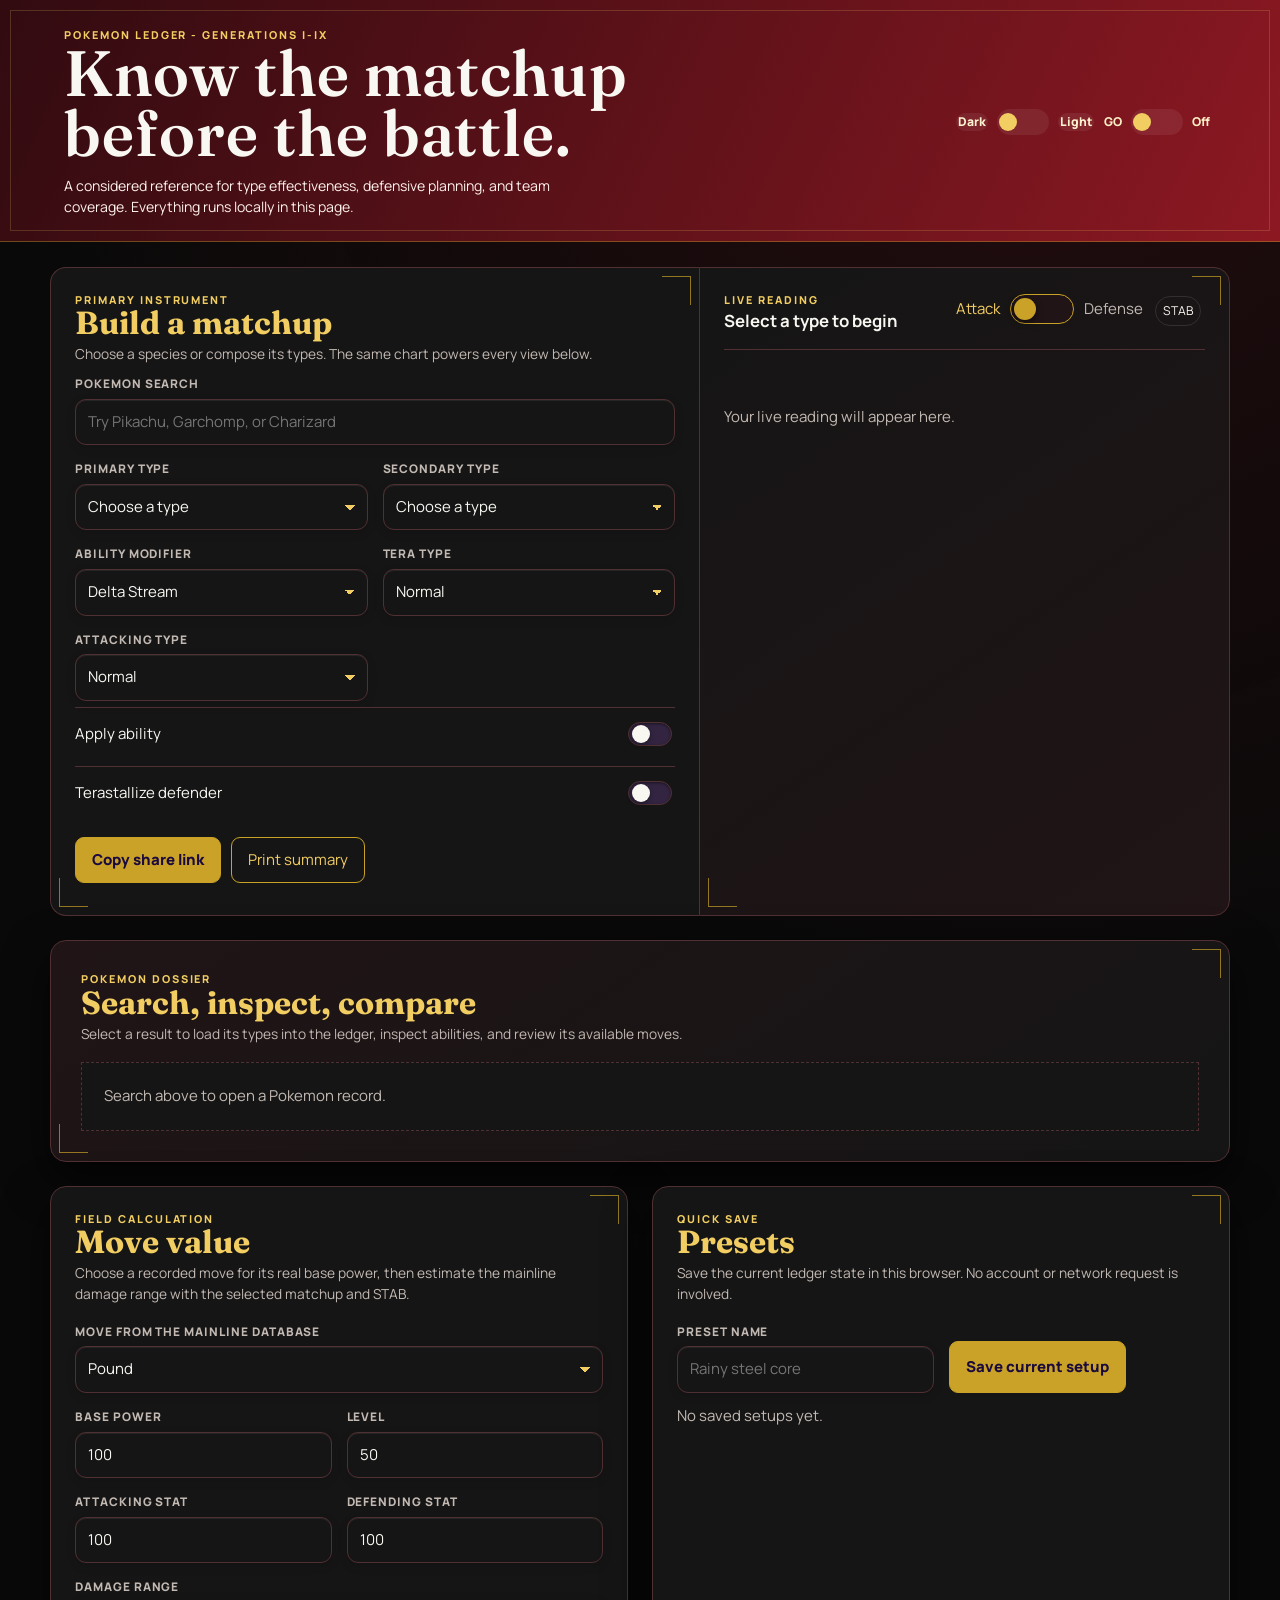
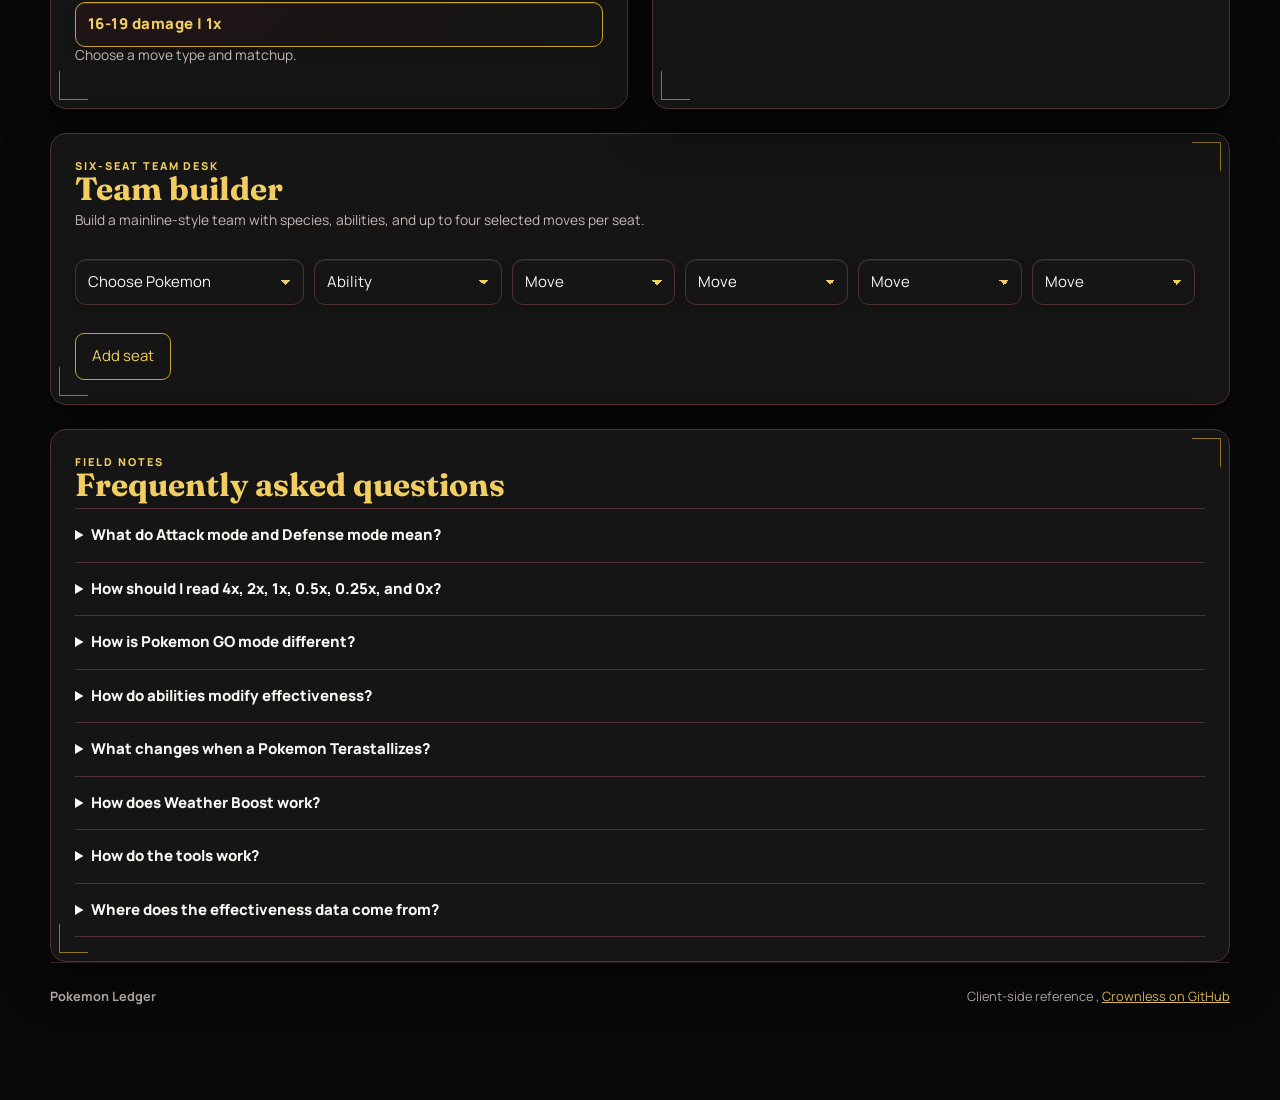
==== commit d143a46f: "Add Neuroforce ability and improve type effectiveness calculations" ====
--- a/index.html
+++ b/index.html
@@ -64,7 +64,7 @@
 const TYPES=["Normal","Fire","Water","Electric","Grass","Ice","Fighting","Poison","Ground","Flying","Psychic","Bug","Rock","Ghost","Dragon","Dark","Steel","Fairy"];
 const WEATHER_TYPES={None:[],Clear:["Fire","Grass","Ground"],Rainy:["Water","Electric","Bug"],"Partly Cloudy":["Normal","Rock"],Cloudy:["Fairy","Fighting","Poison"],Windy:["Dragon","Flying","Psychic"],Snow:["Ice","Steel"],Fog:["Dark","Ghost"]};
 const CHART={Normal:{Rock:.5,Ghost:0,Steel:.5},Fire:{Fire:.5,Water:.5,Grass:2,Ice:2,Bug:2,Rock:.5,Dragon:.5,Steel:2},Water:{Fire:2,Water:.5,Grass:.5,Ground:2,Rock:2,Dragon:.5},Electric:{Water:2,Electric:.5,Grass:.5,Ground:0,Flying:2,Dragon:.5},Grass:{Fire:.5,Water:2,Grass:.5,Poison:.5,Ground:2,Flying:.5,Bug:.5,Rock:2,Dragon:.5,Steel:.5},Ice:{Fire:.5,Water:.5,Ice:.5,Grass:2,Ground:2,Flying:2,Dragon:2,Steel:.5},Fighting:{Normal:2,Ice:2,Rock:2,Dark:2,Steel:2,Poison:.5,Flying:.5,Psychic:.5,Bug:.5,Fairy:.5,Ghost:0},Poison:{Grass:2,Fairy:2,Poison:.5,Ground:.5,Rock:.5,Ghost:.5,Steel:0},Ground:{Fire:2,Electric:2,Grass:.5,Poison:2,Flying:0,Bug:.5,Rock:2,Steel:2},Flying:{Electric:.5,Grass:2,Fighting:2,Bug:2,Rock:.5,Steel:.5},Psychic:{Fighting:2,Poison:2,Psychic:.5,Steel:.5,Dark:0},Bug:{Fire:.5,Grass:2,Fighting:.5,Poison:.5,Flying:.5,Psychic:2,Ghost:.5,Dark:2,Steel:.5,Fairy:.5},Rock:{Fire:2,Ice:2,Fighting:.5,Ground:.5,Flying:2,Bug:2,Steel:.5},Ghost:{Normal:0,Psychic:2,Ghost:2,Dark:.5},Dragon:{Dragon:2,Steel:.5,Fairy:0},Dark:{Fighting:.5,Psychic:2,Ghost:2,Dark:.5,Fairy:.5},Steel:{Fire:.5,Water:.5,Electric:.5,Ice:2,Rock:2,Fairy:2,Steel:.5},Fairy:{Fire:.5,Fighting:2,Dragon:2,Dark:2,Poison:.5,Steel:.5}};
-const CORE_ABILITIES={"Delta Stream":{delta:true},"Dry Skin":{immune:["Water"],weak:{Fire:1.25}},"Earth Eater":{immune:["Ground"]},"Filter":{filter:true},"Fluffy":{weak:{Fire:2}},"Heatproof":{half:["Fire"]},"Levitate":{immune:["Ground"]},"Lightning Rod":{immune:["Electric"]},"Minds Eye":{scrappy:true},"Multiscale":{halfAll:true},"Prism Armor":{filter:true},"Purifying Salt":{half:["Ghost"]},"Sap Sipper":{immune:["Grass"]},"Shadow Shield":{halfAll:true},"Solid Rock":{filter:true},"Storm Drain":{immune:["Water"]},"Thick Fat":{half:["Fire","Ice"]},"Tinted Lens":{lens:true},"Volt Absorb":{immune:["Electric"]},"Water Absorb":{immune:["Water"]},"Water Bubble":{half:["Fire"]},"Well Baked Body":{immune:["Fire"]},"Wonder Guard":{wonder:true}};const $=id=>document.getElementById(id), type1=$("type1"),type2=$("type2"),abilitySelect=$("abilitySelect"),teraType=$("teraType"),weatherSelect=$("weatherSelect"),moveType=$("moveType"),moveSelect=$("moveSelect"),results=$("results"),goToggle=$("goToggle"),themeToggle=$("themeToggle"),abilityToggle=$("abilityToggle"),teraToggle=$("teraToggle"),weatherToggle=$("weatherToggle");
+const CORE_ABILITIES={"Delta Stream":{delta:true},"Dry Skin":{immune:["Water"],weak:{Fire:1.25}},"Earth Eater":{immune:["Ground"]},"Filter":{filter:true},"Fluffy":{weak:{Fire:2}},"Heatproof":{half:["Fire"]},"Levitate":{immune:["Ground"]},"Lightning Rod":{immune:["Electric"]},"Minds Eye":{scrappy:true},"Multiscale":{halfAll:true},"Neuroforce":{neuro:true},"Prism Armor":{filter:true},"Purifying Salt":{half:["Ghost"]},"Sap Sipper":{immune:["Grass"]},"Shadow Shield":{halfAll:true},"Solid Rock":{filter:true},"Storm Drain":{immune:["Water"]},"Thick Fat":{half:["Fire","Ice"]},"Tinted Lens":{lens:true},"Volt Absorb":{immune:["Electric"]},"Water Absorb":{immune:["Water"]},"Water Bubble":{half:["Fire"]},"Well Baked Body":{immune:["Fire"]},"Wonder Guard":{wonder:true}};const $=id=>document.getElementById(id), type1=$("type1"),type2=$("type2"),abilitySelect=$("abilitySelect"),teraType=$("teraType"),weatherSelect=$("weatherSelect"),moveType=$("moveType"),moveSelect=$("moveSelect"),results=$("results"),goToggle=$("goToggle"),themeToggle=$("themeToggle"),abilityToggle=$("abilityToggle"),teraToggle=$("teraToggle"),weatherToggle=$("weatherToggle");
 function fill(sel,items,blank=false){sel.innerHTML=(blank?'<option value="">Choose a type</option>':'')+items.map(t=>`<option>${t}</option>`).join("")}fill(type1,TYPES,true);fill(type2,TYPES,true);fill(teraType,TYPES);fill(moveType,TYPES);fill(abilitySelect,Object.keys(CORE_ABILITIES));fill(moveSelect,Object.keys(MOVES));
 let mode="attack",team=[{pokemon:"",ability:"",moves:[]}];function typeValue(x){return x||""}
 function effectiveness(attacker,defender){return CHART[attacker]&&Object.prototype.hasOwnProperty.call(CHART[attacker],defender)?CHART[attacker][defender]:1}
@@ -75,15 +75,16 @@
   const abi = {};
   if (!isGO && abilityToggle.checked) Object.assign(abi, CORE_ABILITIES[abilitySelect.value] || {});
   const GO_MULT = { SE: 1.6, NVE: 0.625, IMMUNE: 0.390625 };
-if(mode==="attack"){TYPES.forEach(defender=>{let best=0;types.forEach(attacker=>{let score=effectiveness(attacker,defender);if(isGO){if(score===2)score=GO_MULT.SE;else if(score===.5)score=GO_MULT.NVE;else if(score===0)score=GO_MULT.IMMUNE;if(weatherToggle.checked&&WEATHER_TYPES[weatherSelect.value].includes(attacker))score*=1.2}else{if(abi.scrappy&&defender==="Ghost"&&(attacker==="Normal"||attacker==="Fighting"))score=1;if(attacker==="Ice"&&defender==="Water")score=2;if(abi.lens&&score>0&&score<1)score*=2}if(score>best)best=score});m[defender]=best})}else{const defTypes=(!isGO&&teraToggle.checked)?[teraType.value]:types;TYPES.forEach(attacker=>{let val=1;defTypes.forEach(def=>{let eff=effectiveness(attacker,def);if(isGO){if(eff===2)eff=GO_MULT.SE;else if(eff===.5)eff=GO_MULT.NVE;else if(eff===0)eff=GO_MULT.IMMUNE}else if(abi.delta&&defTypes.includes("Flying")&&["Electric","Ice","Rock"].includes(attacker))eff=1;val*=eff});if(!isGO){if(abi.immune&&abi.immune.includes(attacker))val=0;if(abi.half&&abi.half.includes(attacker))val*=.5;if(abi.weak&&abi.weak[attacker])val*=abi.weak[attacker];if(abi.filter&&val>1)val*=.75;if(abi.halfAll)val*=.5;if(abi.wonder&&val<=1&&val>0)val=0;if(abi.teraShell&&val>0)val=Math.min(val,.5)}m[attacker]=val})}return m}
+if(mode==="attack"){TYPES.forEach(defender=>{let best=0;types.forEach(attacker=>{let score=effectiveness(attacker,defender);if(isGO){if(score===2)score=GO_MULT.SE;else if(score===.5)score=GO_MULT.NVE;else if(score===0)score=GO_MULT.IMMUNE;if(weatherToggle.checked&&WEATHER_TYPES[weatherSelect.value].includes(attacker))score*=1.2}else{if(abi.scrappy&&defender==="Ghost"&&(attacker==="Normal"||attacker==="Fighting"))score=1;if(abi.lens&&score>0&&score<1)score*=2;if(abi.neuro&&score>1)score*=1.25}if(score>best)best=score});m[defender]=best})}else{const defTypes=(!isGO&&teraToggle.checked)?[teraType.value]:types;TYPES.forEach(attacker=>{let val=1;defTypes.forEach(def=>{let eff=effectiveness(attacker,def);if(isGO){if(eff===2)eff=GO_MULT.SE;else if(eff===.5)eff=GO_MULT.NVE;else if(eff===0)eff=GO_MULT.IMMUNE}else if(abi.delta&&defTypes.includes("Flying")&&["Electric","Ice","Rock"].includes(attacker))eff=1;val*=eff});if(isGO&&weatherToggle.checked&&WEATHER_TYPES[weatherSelect.value].includes(attacker))val*=1.2;if(!isGO){if(abi.immune&&abi.immune.includes(attacker))val=0;if(abi.half&&abi.half.includes(attacker))val*=.5;if(abi.weak&&abi.weak[attacker])val*=abi.weak[attacker];if(abi.filter&&val>1)val*=.75;if(abi.halfAll)val*=.5;if(abi.wonder&&val<=1&&val>0)val=0;if(abi.teraShell&&val>0)val=Math.min(val,.5)}m[attacker]=val})}return m}
 function cardClass(v){return v>=4?"x4":v>=2?"x2":v===1?"x1":v>=.25?"x05":"x0"}function render(m){results.innerHTML="";const buckets={};Object.entries(m).forEach(([t,v])=>{const key=Math.round(v*1000)/1000;if(!buckets[key])buckets[key]=[];buckets[key].push(t)});Object.keys(buckets).sort((a,b)=>b-a).forEach(v=>{const d=document.createElement("div");d.className=`result-card ${cardClass(+v)}`;d.innerHTML=`<h3>${v}x</h3>`+buckets[v].map(t=>`<span class="tag"><i class="type-dot" style="--type:${typeColor(t)}"></i>${t}</span>`).join("");results.append(d)})}
 function typeColor(t){return {Normal:"#a8a77a",Fire:"#ee8130",Water:"#6390f0",Electric:"#f7d02c",Grass:"#7ac74c",Ice:"#96d9d6",Fighting:"#c22e28",Poison:"#a33ea1",Ground:"#e2bf65",Flying:"#a98ff3",Psychic:"#f95587",Bug:"#a6b91a",Rock:"#b6a136",Ghost:"#735797",Dragon:"#6f35fc",Dark:"#705746",Steel:"#b7b7ce",Fairy:"#d685ad"}[t]}
-function currentTypes(){return [type1.value,type2.value].filter(Boolean)}function update(){const types=currentTypes();$("readingTitle").textContent=types.length?`${types.join(" / ")} , ${mode==="attack"?"attacking":"defending"}`:"Select a type to begin";if(!types.length){results.innerHTML='<div class="empty">Your live reading will appear here.</div>';$("counters").innerHTML="";$("readingSummary").innerHTML="";return}const m=calc(types);render(m);const values=Object.values(m);const weak=values.filter(v=>v>1).length;const resist=values.filter(v=>v<1&&v>0).length;const immune=values.filter(v=>v===0).length;$("readingSummary").innerHTML=`<div class="reading-stat"><strong>${types.length}</strong> selected type${types.length>1?"s":""}</div><div class="reading-stat"><strong>${weak}</strong> weaknesses</div><div class="reading-stat"><strong>${resist}</strong> resistances</div><div class="reading-stat"><strong>${immune}</strong> immunities</div>`;const sorted=Object.entries(m).sort((a,b)=>b[1]-a[1]).slice(0,4);$("counters").innerHTML=`<h3 style="margin-top:20px">Best counters</h3>`+sorted.map(([t,v])=>`<div class="counter"><span><i class="type-dot" style="--type:${typeColor(t)}"></i> ${t} <b>${v}x</b></span><span class="bar"><i style="width:${Math.min(100,v/4*100)}%"></i></span></div>`).join("");const attackType=MOVES[moveSelect.value]?.type||moveType.value;const stab=mode==="attack"&&attackType&&types.includes(attackType);$("stabBadge").hidden=!stab;updateMove(m);updateUrl()}
-function updateMove(m){const selected=MOVES[moveSelect.value];const power=selected?.power||+$("basePower").value||0;const level=+$("calcLevel").value||50;const atk=+$("attackStat").value||1;const def=+$("defenseStat").value||1;const types=currentTypes();const attackType=selected?.type||moveType.value;const isGO=goToggle.dataset.on==="true";let mult=1;if(mode==="defense"&&attackType&&types.length)mult=calc(types)[attackType]??1;else if(mode==="attack"&&attackType&&types.length){const vals=types.map(t=>effectiveness(attackType,t));mult=Math.max(...vals);if(isGO){if(mult===2)mult=1.6;else if(mult===.5)mult=.625;else if(mult===0)mult=.390625;if(weatherToggle.checked&&WEATHER_TYPES[weatherSelect.value].includes(attackType))mult*=1.2}}const stab=types.includes(attackType);const stabBonus=stab?(isGO?1.2:1.5):1;const base=isGO?Math.floor(power*atk/def):Math.floor(Math.floor(Math.floor(2*level/5+2)*power*atk/def)/50)+2;const low=Math.floor(base*mult*stabBonus*.85);const high=Math.floor(base*mult*stabBonus);$("moveOutput").textContent=power?`${low}-${high} damage | ${mult}x${stabBonus>1?" · STAB "+stabBonus+"x":""}`:"--";$("moveNote").textContent=attackType&&types.length?`${moveSelect.value||"Custom move"} · ${attackType} · ${selected?.category||"Physical"} · ${power} power. ${isGO?"GO mode uses the simplified GO power/stat model, GO STAB, type scale, and weather boost.":"Mainline mode uses the standard level/stat formula before the random 85-100% roll."}`:"Choose a move type and matchup."}
-function updateUrl(){const p=new URLSearchParams({a:type1.value,b:type2.value,ab:abilitySelect.value,at:abilityToggle.checked,te:teraType.value,tt:teraToggle.checked,w:weatherSelect.value,wt:weatherToggle.checked,m:moveType.value,mode,go:goToggle.dataset.on==="true"?"1":"0"});history.replaceState(null,"",`${location.pathname}?${p}`)}
-function loadUrl(){const p=new URLSearchParams(location.search);if(p.has("a"))type1.value=p.get("a");if(p.has("b"))type2.value=p.get("b");if(p.has("ab"))abilitySelect.value=p.get("ab");if(p.has("te"))teraType.value=p.get("te");if(p.has("w"))weatherSelect.value=p.get("w");if(p.has("m"))moveType.value=p.get("m");abilityToggle.checked=p.get("at")==="true";teraToggle.checked=p.get("tt")==="true";weatherToggle.checked=p.get("wt")==="true";if(p.get("mode")==="defense"){mode="defense";$("attackBtn").classList.remove("active");$("defenseBtn").classList.add("active");$("modeSwitch").classList.add("defense")}if(p.get("go")==="1")toggleGo(true)}
+function currentTypes(){return [type1.value,type2.value].filter(Boolean)}function update(){const types=currentTypes();$("readingTitle").textContent=types.length?`${types.join(" / ")} , ${mode==="attack"?"attacking":"defending"}`:"Select a type to begin";if(!types.length){results.innerHTML='<div class="empty">Your live reading will appear here.</div>';$("counters").innerHTML="";$("readingSummary").innerHTML="";$("stabBadge").hidden=true;updateMove();updateUrl();return}const m=calc(types);render(m);const values=Object.values(m);const weak=values.filter(v=>v>1).length;const resist=values.filter(v=>v<1&&v>0).length;const immune=values.filter(v=>v===0).length;$("readingSummary").innerHTML=`<div class="reading-stat"><strong>${types.length}</strong> selected type${types.length>1?"s":""}</div><div class="reading-stat"><strong>${weak}</strong> weaknesses</div><div class="reading-stat"><strong>${resist}</strong> resistances</div><div class="reading-stat"><strong>${immune}</strong> immunities</div>`;const sorted=Object.entries(m).sort((a,b)=>b[1]-a[1]).slice(0,4);$("counters").innerHTML=`<h3 style="margin-top:20px">Best counters</h3>`+sorted.map(([t,v])=>`<div class="counter"><span><i class="type-dot" style="--type:${typeColor(t)}"></i> ${t} <b>${v}x</b></span><span class="bar"><i style="width:${Math.min(100,v/4*100)}%"></i></span></div>`).join("");const attackType=MOVES[moveSelect.value]?.type||moveType.value;const stab=mode==="attack"&&attackType&&types.includes(attackType);$("stabBadge").hidden=!stab;updateMove(m);updateUrl()}
+function updateMove(){const selected=MOVES[moveSelect.value];const power=selected?selected.power:($("basePower").value||0);const level=Math.max(1,Math.min(100,+$("calcLevel").value||50));const atk=Math.max(1,+$("attackStat").value||1);const def=Math.max(1,+$("defenseStat").value||1);const types=currentTypes();const attackType=selected?.type||moveType.value;const isGO=goToggle.dataset.on==="true";let mult=1;if(mode==="defense"&&attackType&&types.length)mult=calc(types)[attackType]??1;const stab=mode==="attack"&&types.includes(attackType);const stabBonus=stab?(isGO?1.2:1.5):1;const damaging=power>0&&selected?.category!=="Status";const base=isGO?Math.floor(power*atk/def):Math.floor(Math.floor(Math.floor(2*level/5+2)*power*atk/def)/50)+2;const low=Math.floor(base*mult*stabBonus*.85);const high=Math.floor(base*mult*stabBonus);$("moveOutput").textContent=damaging?`${low}-${high} damage | ${mult}x${stabBonus>1?" | STAB "+stabBonus+"x":""}`:"--";$("moveNote").textContent=attackType&&types.length?`${moveSelect.value||"Custom move"} - ${attackType} - ${selected?.category||"Physical"} - ${power||0} power. ${mode==="attack"?"Select Defense mode to apply the selected defensive type and ability.":isGO?"GO mode uses the simplified GO power/stat model, GO STAB, type scale, and weather boost.":"Mainline mode uses the standard level/stat formula before the random 85-100% roll."}`:"Choose a move type and matchup."}
+function updateUrl(){const p=new URLSearchParams({pokemon:SPECIES[$("pokemonSearch").value]?$("pokemonSearch").value:"",a:type1.value,b:type2.value,ab:abilitySelect.value,at:String(abilityToggle.checked),te:teraType.value,tt:String(teraToggle.checked),w:weatherSelect.value,wt:String(weatherToggle.checked),m:moveType.value,ms:moveSelect.value,bp:$("basePower").value,lv:$("calcLevel").value,atk:$("attackStat").value,def:$("defenseStat").value,mode,go:goToggle.dataset.on==="true"?"1":"0",theme:document.body.classList.contains("light")?"light":"dark",team:JSON.stringify(team)});history.replaceState(null,"",`${location.pathname}?${p}`)}
+function loadUrl(){const p=new URLSearchParams(location.search);if(p.has("a"))type1.value=p.get("a");if(p.has("b"))type2.value=p.get("b");if(p.has("ab"))abilitySelect.value=p.get("ab");if(p.has("te"))teraType.value=p.get("te");if(p.has("w"))weatherSelect.value=p.get("w");if(p.has("m"))moveType.value=p.get("m");if(p.has("ms"))moveSelect.value=p.get("ms");if(p.has("bp"))$("basePower").value=p.get("bp");if(p.has("lv"))$("calcLevel").value=p.get("lv");if(p.has("atk"))$("attackStat").value=p.get("atk");if(p.has("def"))$("defenseStat").value=p.get("def");if(p.has("pokemon")&&SPECIES[p.get("pokemon")]){$("pokemonSearch").value=p.get("pokemon");showProfile(p.get("pokemon"))}abilityToggle.checked=p.get("at")==="true";teraToggle.checked=p.get("tt")==="true";weatherToggle.checked=p.get("wt")==="true";if(p.get("mode")==="defense"){mode="defense";$("attackBtn").classList.remove("active");$("defenseBtn").classList.add("active");$("modeSwitch").classList.add("defense")}if(p.get("theme")==="light")setTheme(true);if(p.has("team")){try{const parsed=JSON.parse(p.get("team"));if(Array.isArray(parsed)&&parsed.length&&parsed.length<=6)team=parsed.map(r=>{const pokemon=SPECIES[r.pokemon]?r.pokemon:"";const abilities=abilityRecords(pokemon).map(a=>a.name);const moves=moveRecords(pokemon).map(m=>m.name);return {pokemon,ability:abilities.includes(r.ability)?r.ability:"",moves:Array.isArray(r.moves)?r.moves.filter(m=>moves.includes(m)).slice(0,4):[]};});}catch(_){}}if(p.get("go")==="1")toggleGo(true)}
 function toggleGo(on){goToggle.dataset.on=on?"true":"false";$("goSwitch").classList.toggle("on",on);$("goState").textContent=on?"On":"Off";goToggle.setAttribute("aria-label",on?"Switch to mainline mode":"Switch to Pokemon GO mode");document.querySelectorAll(".mainline-only").forEach(el=>{el.hidden=on;el.querySelectorAll("select,input").forEach(control=>control.disabled=on)});document.querySelectorAll(".go-only").forEach(el=>{el.hidden=!on;el.querySelectorAll("select,input").forEach(control=>control.disabled=!on)});update()}
-function savePresets(){const p=JSON.parse(localStorage.getItem("royal-presets")||"[]");$("presets").innerHTML=p.map((x,i)=>`<button type="button" data-preset="${i}">${x.name}</button>`).join("")||'<span class="muted">No saved setups yet.</span>';document.querySelectorAll("[data-preset]").forEach(b=>b.onclick=()=>{const x=p[+b.dataset.preset];Object.entries(x.state).forEach(([id,v])=>{if($(id))$(id).value=v});update()})}
+function savePresets(){let p=[];try{p=JSON.parse(localStorage.getItem("royal-presets")||"[]")}catch(_){}$("presets").innerHTML=p.map((x,i)=>`<button type="button" data-preset="${i}">${x.name}</button>`).join("")||'<span class="muted">No saved setups yet.</span>';document.querySelectorAll("[data-preset]").forEach(b=>b.onclick=()=>{const x=p[+b.dataset.preset];if(!x?.state)return;if(x.state.pokemonSearch&&SPECIES[x.state.pokemonSearch]){$("pokemonSearch").value=x.state.pokemonSearch;showProfile(x.state.pokemonSearch)}Object.entries(x.state).forEach(([id,v])=>{const el=$(id);if(!el||id==="pokemonSearch")return;if(el.type==="checkbox")el.checked=!!v;else el.value=v});if(x.state.mode)setMode(x.state.mode);team=Array.isArray(x.state.team)?x.state.team:team;renderTeam();renderCoverage();toggleGo(!!x.state.go);setTheme(x.state.theme==="light");update()})}
+$("savePreset").onclick=()=>{const name=$("presetName").value.trim();if(!name)return;let p=[];try{p=JSON.parse(localStorage.getItem("royal-presets")||"[]")}catch(_){}p.push({name,state:{pokemonSearch:$("pokemonSearch").value,type1:type1.value,type2:type2.value,abilitySelect:abilitySelect.value,abilityToggle:abilityToggle.checked,teraType:teraType.value,teraToggle:teraToggle.checked,weatherSelect:weatherSelect.value,weatherToggle:weatherToggle.checked,moveType:moveType.value,moveSelect:moveSelect.value,basePower:$("basePower").value,calcLevel:$("calcLevel").value,attackStat:$("attackStat").value,defenseStat:$("defenseStat").value,mode,go:goToggle.dataset.on==="true",theme:document.body.classList.contains("light"),team}});localStorage.setItem("royal-presets",JSON.stringify(p));$("presetName").value="";savePresets()};$("addTeam").onclick=()=>{if(team.length<6){team.push({pokemon:"",ability:"",moves:[]});renderTeam();renderCoverage();updateUrl()}};
 document.querySelectorAll("select,input").forEach(el=>el.addEventListener("change",update));$("basePower").oninput=update;$("moveType").onchange=update;
 function setMode(next){mode=next;$("attackBtn").classList.toggle("active",mode==="attack");$("defenseBtn").classList.toggle("active",mode==="defense");$("modeSwitch").classList.toggle("defense",mode==="defense");$("modeTrack").setAttribute("aria-label",mode==="attack"?"Switch to defense mode":"Switch to attack mode");update()}$("attackBtn").onclick=()=>setMode("attack");$("defenseBtn").onclick=()=>setMode("defense");$("modeTrack").onclick=()=>setMode(mode==="attack"?"defense":"attack");function setTheme(light){document.body.classList.toggle("light",light);$("themeSwitch").classList.toggle("light",light);$("themeToggle").textContent=light?"Dark":"Dark";$("themeLabel").textContent=light?"Light":"Light";$("themeTrack").setAttribute("aria-label",light?"Switch to dark mode":"Switch to light mode")}themeToggle.onclick=()=>setTheme(false);$("themeLabel").onclick=()=>setTheme(true);$("themeTrack").onclick=()=>setTheme(!document.body.classList.contains("light"));goToggle.onclick=()=>toggleGo(goToggle.dataset.on!=="true");$("teraToggle").onchange=update;$("abilityToggle").onchange=update;$("weatherToggle").onchange=update;
 function normalizeName(value){return value.toLowerCase().split(/[^a-z0-9]+/).filter(Boolean).sort().join("")}
@@ -98,7 +99,7 @@
 function abilityOptions(name,selected){const list=abilityRecords(name).map(a=>a.name);return `<option value="">Ability</option>`+list.map(a=>`<option value="${a}" ${a===selected?"selected":""}>${a}</option>`).join("")}
 function teamMoveOptions(name,selected){const list=moveRecords(name);return `<option value="">Move</option>`+list.map(m=>`<option value="${m.name}" ${selected===m.name?"selected":""}>${m.name}${m.power===null?"":" · "+m.power}</option>`).join("")}
 function renderTeam(){const list=$("teamList");list.innerHTML=team.map((r,i)=>`<div class="team-row"><select data-team="${i}" data-slot="pokemon" aria-label="Team seat ${i+1} Pokemon">${speciesOptions(r.pokemon||"")}</select><select data-team="${i}" data-slot="ability" aria-label="Team seat ${i+1} ability">${abilityOptions(r.pokemon,r.ability||"")}</select>${[0,1,2,3].map(j=>`<select class="team-move" data-team="${i}" data-move="${j}" aria-label="Team seat ${i+1} move ${j+1}">${teamMoveOptions(r.pokemon,r.moves?.[j]||"")}</select>`).join("")}${team.length>1?`<button type="button" data-remove="${i}" aria-label="Remove seat">Remove</button>`:""}</div>`).join("");list.querySelectorAll("select[data-slot]").forEach(s=>s.onchange=()=>{const row=team[+s.dataset.team];row[s.dataset.slot]=s.value;if(s.dataset.slot==="pokemon"){row.ability="";row.moves=[];renderTeam()}renderCoverage()});list.querySelectorAll("select[data-move]").forEach(s=>s.onchange=()=>{const row=team[+s.dataset.team];row.moves=row.moves||[];row.moves[+s.dataset.move]=s.value;renderCoverage()});list.querySelectorAll("[data-remove]").forEach(b=>b.onclick=()=>{team.splice(+b.dataset.remove,1);renderTeam();renderCoverage()})}
-function renderCoverage(){const counts={};team.forEach(r=>{const ts=r.pokemon&&SPECIES[r.pokemon]||[r.a,r.b].filter(Boolean);ts.filter(Boolean).forEach(def=>TYPES.forEach(att=>{const v=effectiveness(att,def);if(!counts[att])counts[att]={weak:0,resist:0};if(v>1)counts[att].weak++;if(v<1)counts[att].resist++}))});$("coverage").innerHTML=Object.entries(counts).sort((a,b)=>b[1].weak-a[1].weak).slice(0,9).map(([t,c])=>`<div><strong>${t}</strong>${c.weak} weakness${c.resist?" · "+c.resist+" resist":""}</div>`).join("")}
+function renderCoverage(){const counts={};team.forEach(r=>{const ts=r.pokemon&&SPECIES[r.pokemon]||[r.a,r.b].filter(Boolean);if(!ts.length)return;TYPES.forEach(att=>{const v=ts.reduce((total,def)=>total*effectiveness(att,def),1);if(!counts[att])counts[att]={weak:0,resist:0};if(v>1)counts[att].weak++;if(v<1)counts[att].resist++})});$("coverage").innerHTML=Object.entries(counts).sort((a,b)=>b[1].weak-a[1].weak).slice(0,9).map(([t,c])=>`<div><strong>${t}</strong>${c.weak} weakness${c.resist?" ? "+c.resist+" resist":""}</div>`).join("")}
 loadUrl();toggleGo(goToggle.dataset.on==="true");renderTeam();renderCoverage();savePresets();update();
 </script>
 </body>
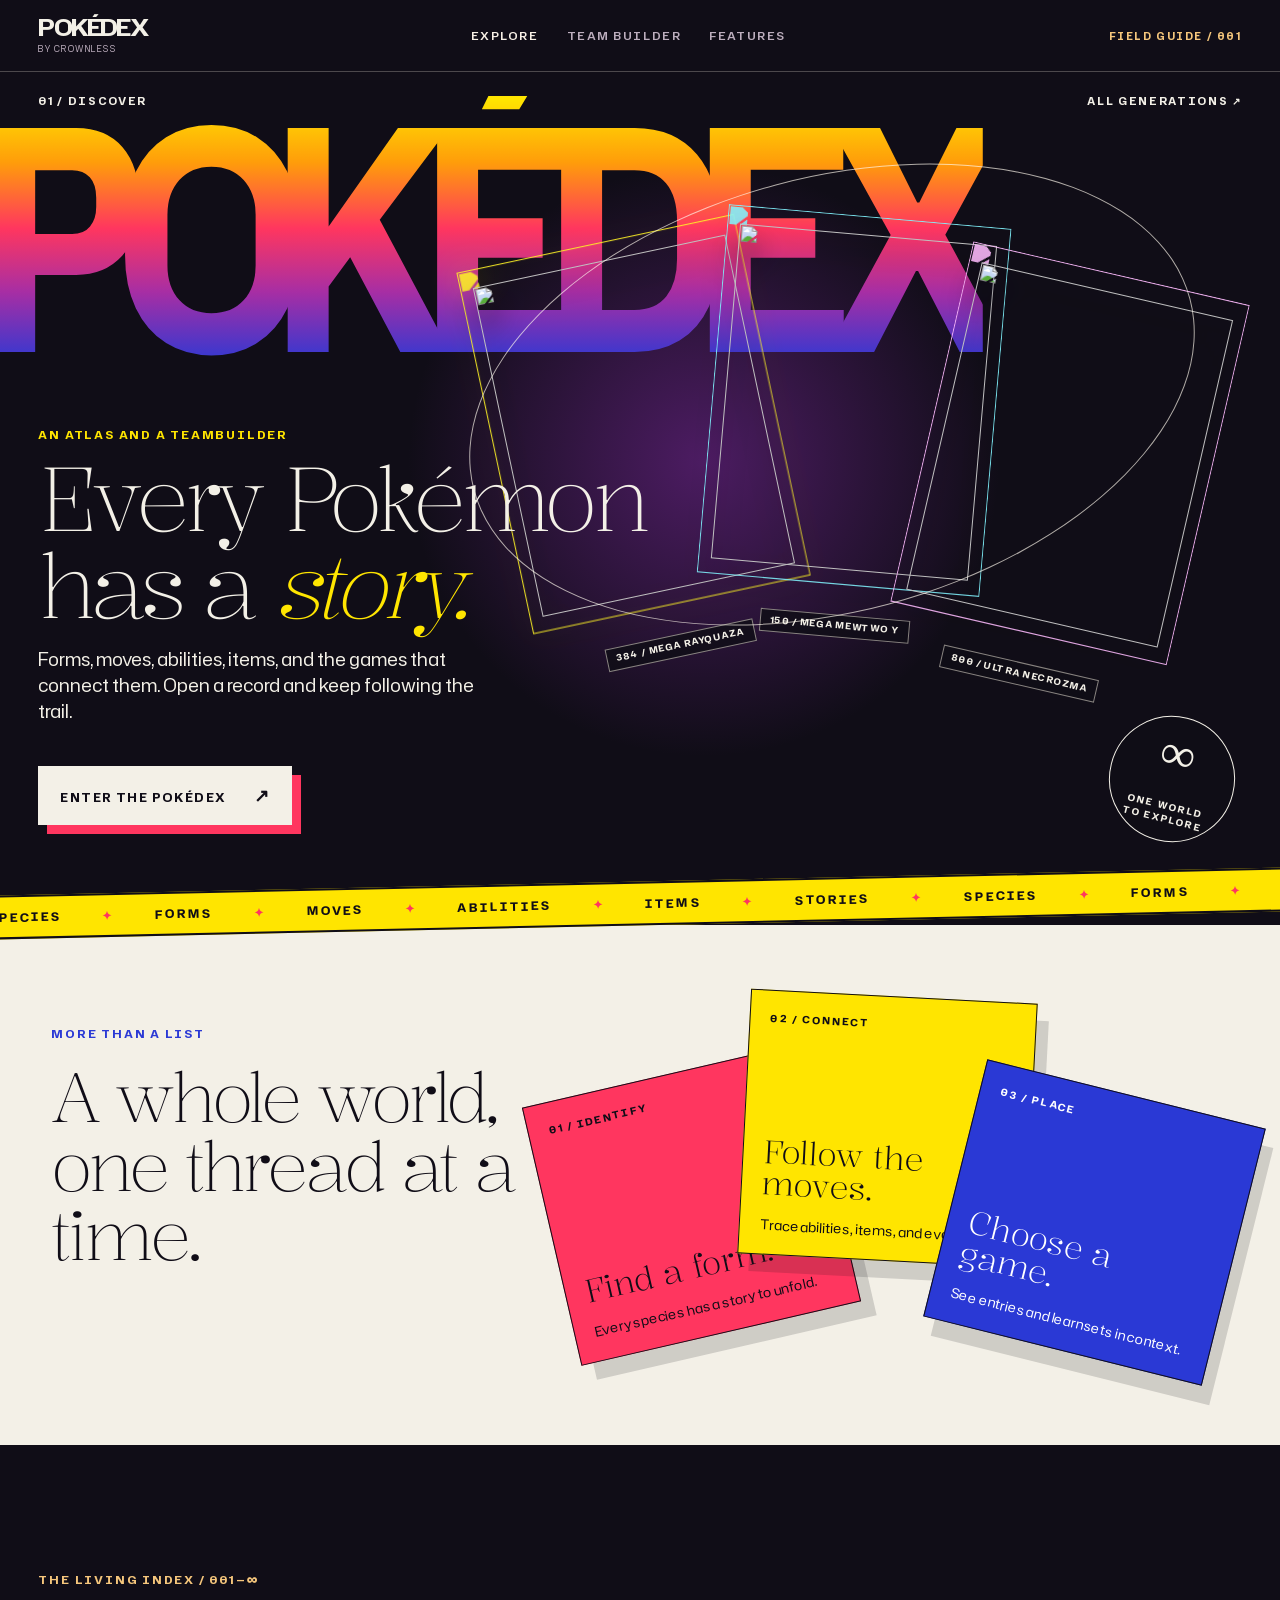
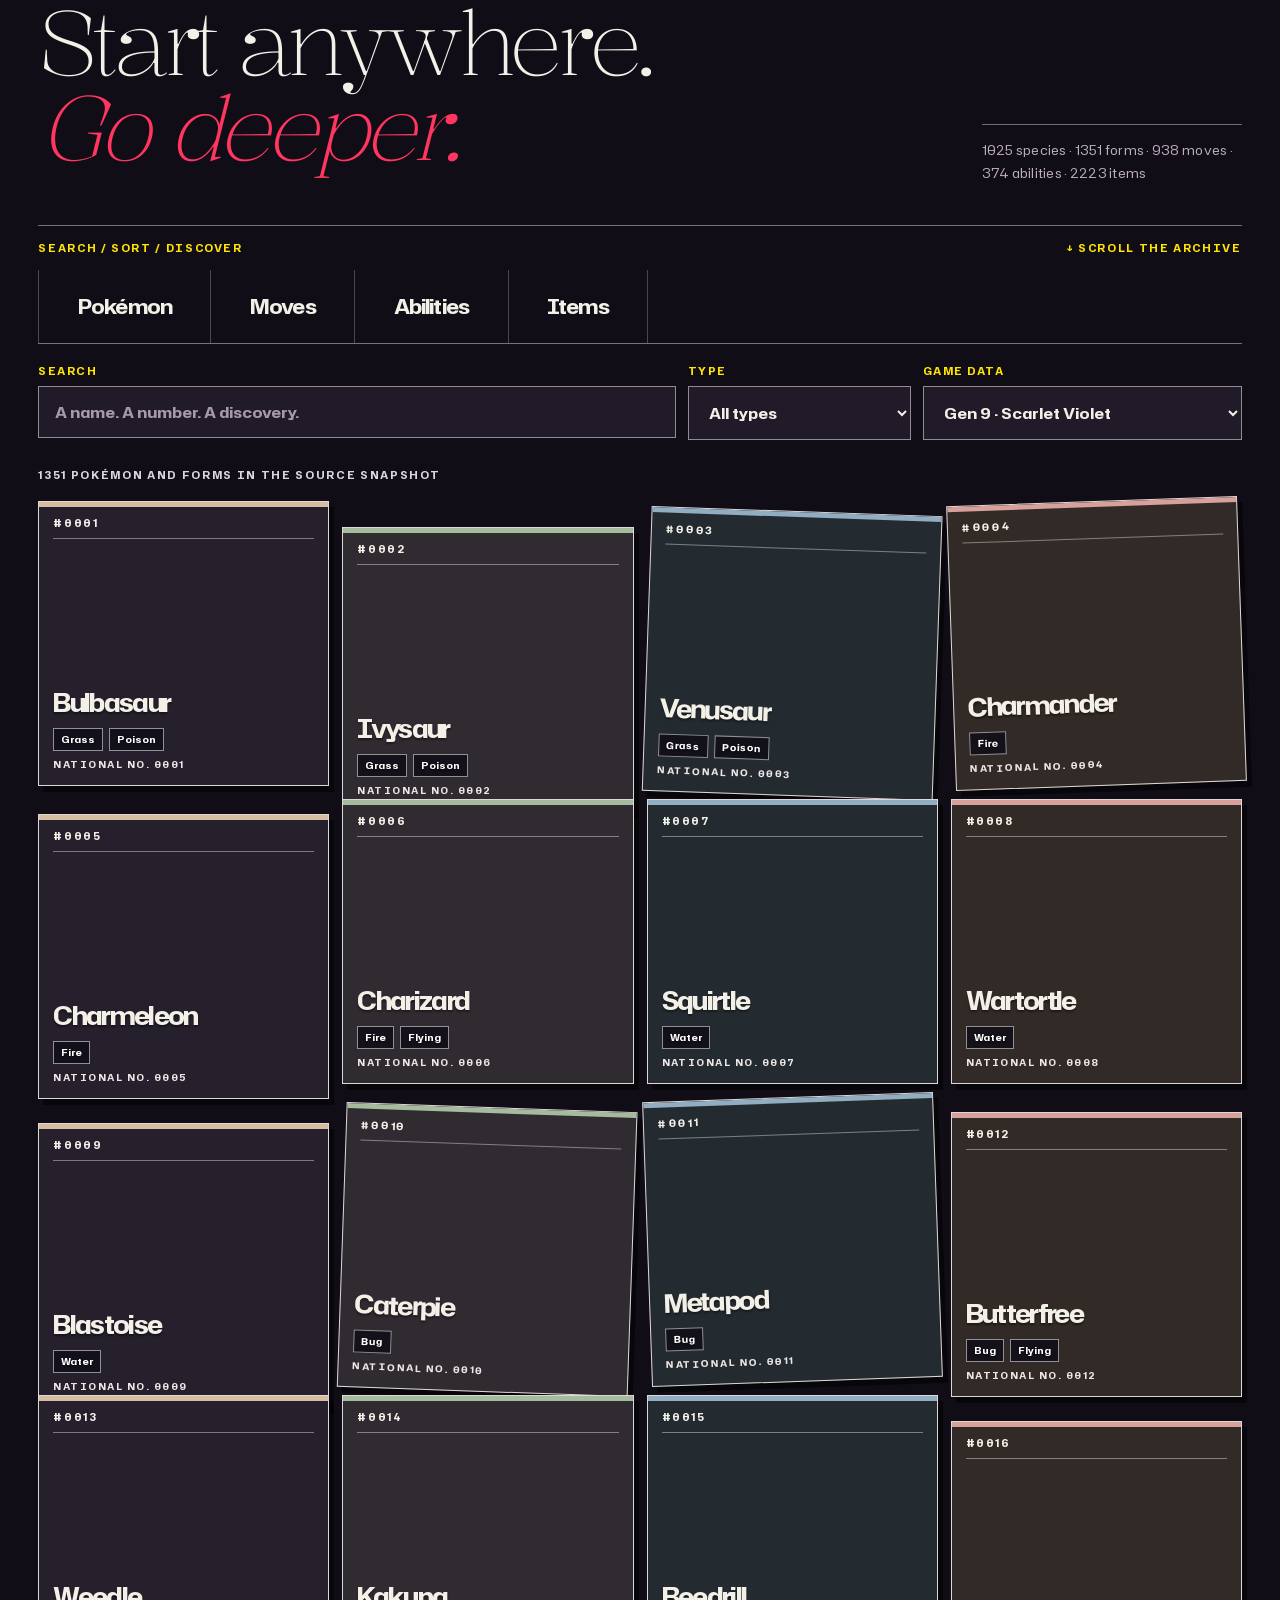
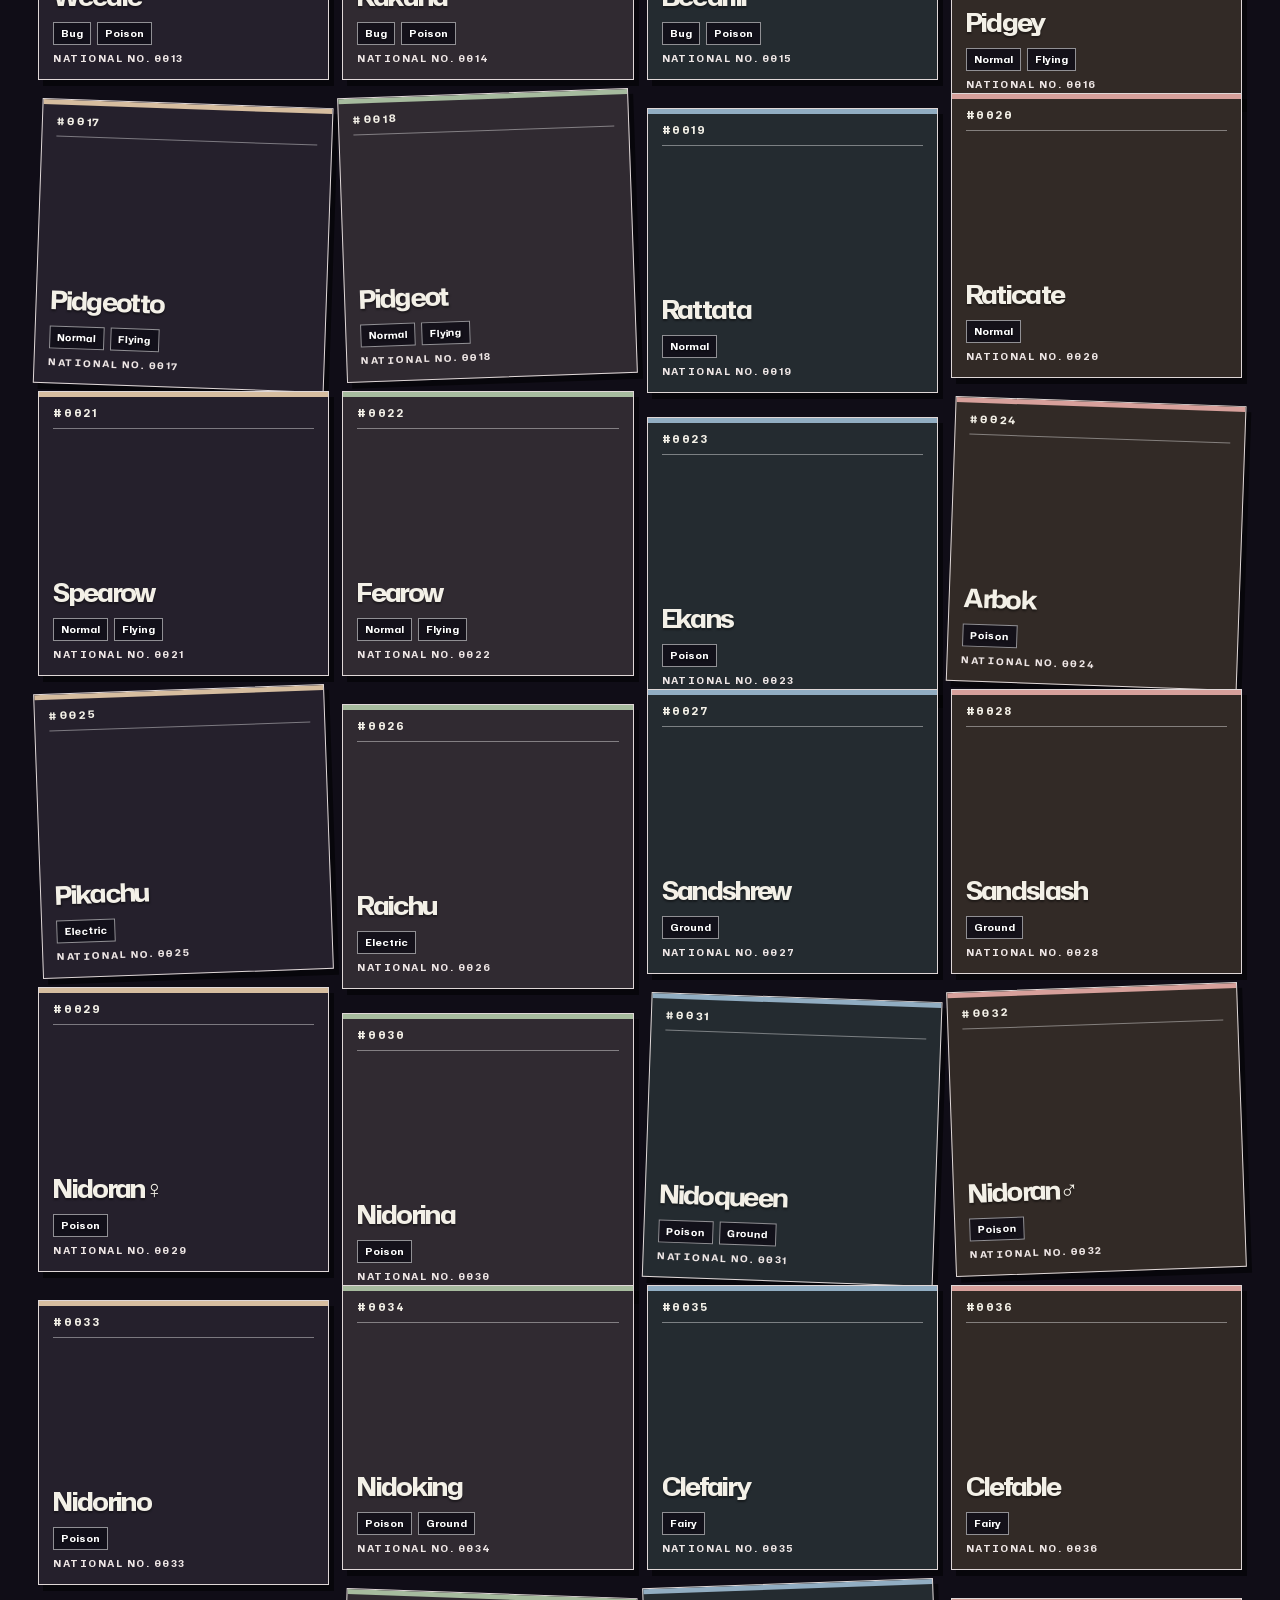
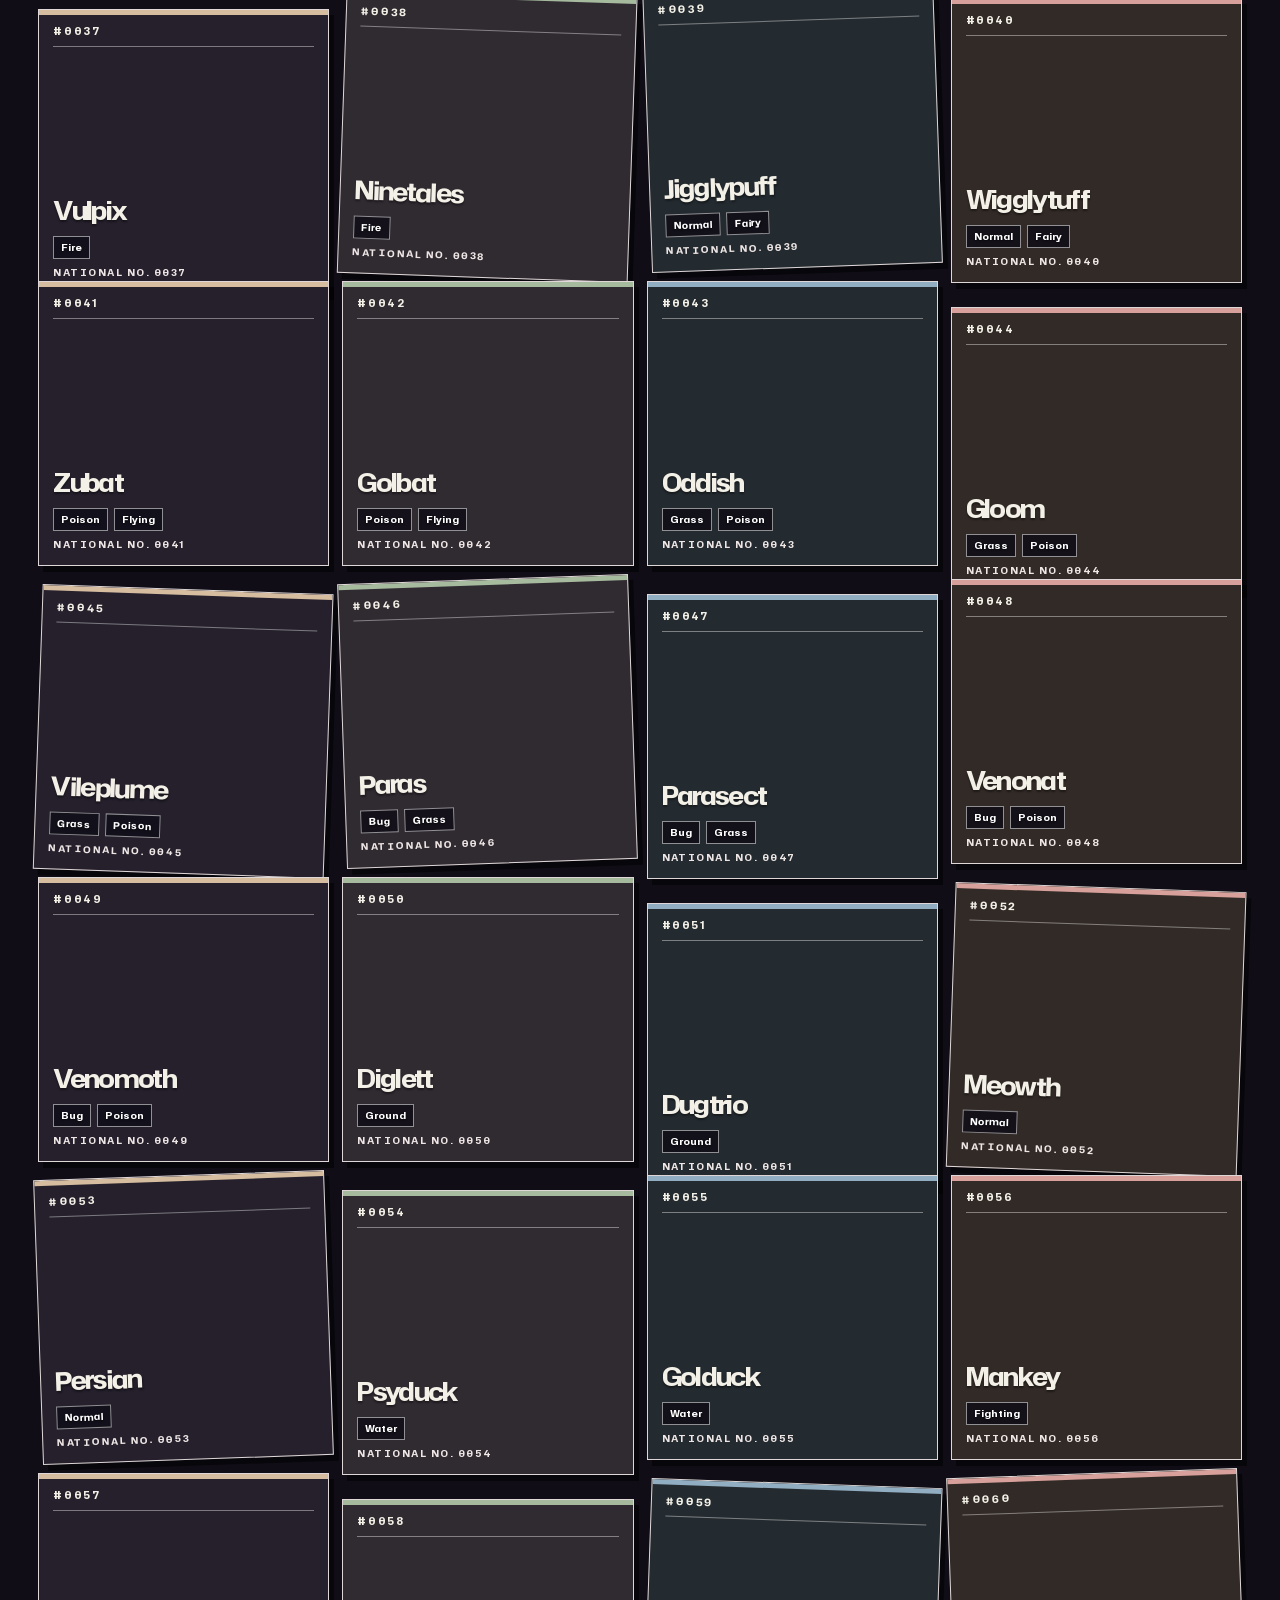
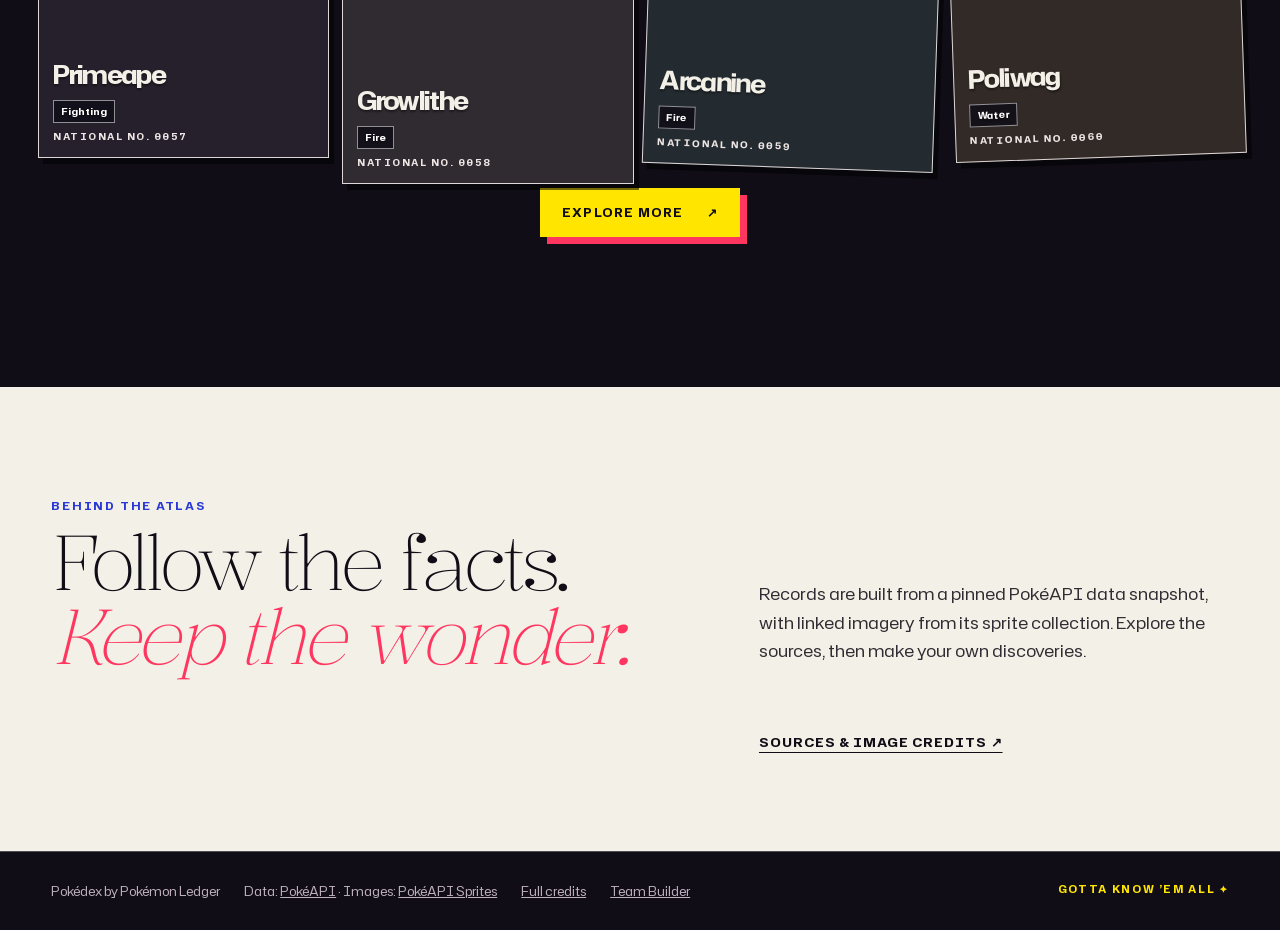
==== commit 987cb6bc: "Release Pokemon Ledger v3 Pokedex and team builder" ====
--- a/index.html
+++ b/index.html
@@ -1,106 +1,38 @@
 <!doctype html>
 <html lang="en">
 <head>
-<meta charset="utf-8">
-<meta name="viewport" content="width=device-width, initial-scale=1">
-<title>Pokemon Ledger | Type Effectiveness</title>
-<link rel="preconnect" href="https://fonts.googleapis.com">
-<link rel="preconnect" href="https://fonts.gstatic.com" crossorigin>
-<link href="https://fonts.googleapis.com/css2?family=Fraunces:opsz,wght@9..144,500;9..144,600;9..144,700&family=Manrope:wght@400;500;600;700;800&display=swap" rel="stylesheet">
-<style>
-:root{--ink:#f8f7f2;--paper:#f8f7f2;--night:#090909;--panel:#151515;--panel2:#201416;--line:#513033;--gold:#c9a227;--gold2:#f1cd62;--muted:#c3b9b3;--royal:#8c1822;--royal2:#310b10;--danger:#ed7068;--good:#83b07b;--blue:#8eb4d2;--shadow:0 18px 45px #00000099}
-*{box-sizing:border-box}html{scroll-behavior:smooth}body{margin:0;background:var(--night);color:var(--ink);font-family:Manrope, sans-serif;font-size:15px;line-height:1.5}body.light{--night:#eee4d3;--panel:#fffaf0;--panel2:#f5ead8;--ink:#21142b;--line:#b9a895;--muted:#554a50;--gold:#a77500;--gold2:#805800;--shadow:0 14px 35px #60431c1c}
-button,input,select{font:inherit}button,select,input{border:1px solid var(--line);background:var(--panel);color:var(--ink)}button{cursor:pointer;border-radius:9px;transition:transform .2s ease,box-shadow .2s ease,background-color .2s ease,color .2s ease,border-color .2s ease}button:hover{transform:translateY(-2px);box-shadow:0 0 0 1px #c9a22755,0 7px 18px #c9a22733}button:active{transform:translateY(0);box-shadow:0 2px 7px #0006}button:focus-visible,input:focus-visible,select:focus-visible,summary:focus-visible{outline:3px solid var(--gold2);outline-offset:2px}
-.site{min-height:100vh;background:radial-gradient(circle at 80% 0,#8c182233,transparent 35%),var(--night)}.masthead{background:linear-gradient(115deg,var(--royal2),var(--royal));border-bottom:1px solid #c9a22766;position:relative;color:#f8f7f2}.masthead:after{content:"";position:absolute;inset:10px;border:1px solid #e8c76633;pointer-events:none}.mast-inner,.shell{width:min(1180px,calc(100% - 32px));margin:auto}.mast-inner{padding:27px 14px 24px;display:flex;justify-content:space-between;gap:30px;align-items:center}.eyebrow,.kicker{letter-spacing:.18em;text-transform:uppercase;font-size:.68rem;font-weight:800;color:var(--gold2)}h1,h2,h3{font-family:"Fraunces",serif;line-height:.94;margin:0}h1{font-size:clamp(2.3rem,5vw,4rem);font-weight:600;letter-spacing:.015em;max-width:600px}h1 em{font-weight:600;font-style:normal}.lead{color:#e9dfcf;max-width:500px;margin:11px 0 0;font-size:.88rem}.header-actions{display:flex;gap:10px;flex-wrap:wrap;align-items:center}.header-actions button,.button{padding:10px 14px;border:1px solid var(--gold);background:transparent;color:var(--gold2);font-weight:800}.header-actions button:hover,.button:hover{background:var(--gold);color:#1a0a3d;box-shadow:0 0 16px #e8c76666,0 7px 18px #0005}.theme-switch,.go-switch{display:flex;align-items:center;gap:9px;color:#fff1c7;font-size:.76rem;font-weight:800}.theme-switch button,.go-switch button{padding:0 2px;border:0;background:none;color:#fff1c7}.theme-track,.go-track{width:52px;height:26px;border-radius:999px;border:1px solid var(--gold);background:#0006;padding:3px}.theme-track span,.go-track span{display:block;width:18px;height:18px;border-radius:50%;background:var(--gold2);transition:transform .25s ease}.theme-switch.light .theme-track span,.go-switch.on .go-track span{transform:translateX(24px)}.go-switch .go-track{width:52px}.go-switch .go-state{min-width:24px}.shell{padding:25px 0 70px}.toolbar{display:flex;justify-content:space-between;align-items:center;border-bottom:1px solid var(--line);padding:0 0 18px;margin-bottom:26px;gap:16px}.toolbar nav{display:flex;gap:18px;overflow:auto}.toolbar a{color:var(--muted);text-decoration:none;font-weight:700;white-space:nowrap}.toolbar a:hover{color:var(--gold2)}.mode-switch{display:flex;align-items:center;gap:10px}.mode-switch button{border:0;padding:0;color:var(--muted);background:transparent}.mode-switch button.active{color:var(--gold2)}.mode-switch .mode-track{width:64px;height:30px;border-radius:999px;background:var(--panel2);border:1px solid var(--gold);padding:3px;position:relative}.mode-switch .mode-thumb{display:block;width:22px;height:22px;border-radius:50%;background:var(--gold);transition:transform .25s ease;box-shadow:0 2px 7px #0008}.mode-switch.defense .mode-thumb{transform:translateX(34px)}
-body.light .masthead{background:linear-gradient(115deg,#5c1018,#a32831);color:#fff}.masthead .lead{color:#fff1eb}.masthead .header-actions button{background:#ffffff12;color:#fff4d2}.masthead .header-actions button:hover{background:var(--gold);color:#2c0b0d}
-.layout{display:grid;grid-template-columns:minmax(0,1.1fr) minmax(300px,.9fr);gap:0;align-items:stretch}.layout>.panel{border-radius:0;box-shadow:none}.layout>.panel:first-child{border-radius:16px 0 0 16px;border-right:0}.layout>.results-panel{border-radius:0 16px 16px 0;border-left:1px solid var(--line);background:linear-gradient(145deg,var(--panel),var(--panel2))}.panel{background:var(--panel);border:1px solid var(--line);border-radius:16px;box-shadow:var(--shadow);padding:24px;position:relative}.panel:before{content:"";position:absolute;top:8px;right:8px;width:28px;height:28px;border-top:1px solid var(--gold);border-right:1px solid var(--gold);opacity:.7}.panel:after{content:"";position:absolute;bottom:8px;left:8px;width:28px;height:28px;border-bottom:1px solid var(--gold);border-left:1px solid var(--gold);opacity:.7}.panel h2{font-size:2rem;color:var(--gold2);margin-bottom:8px}.panel h3{font-size:1.55rem;color:var(--gold2);margin-bottom:12px}.muted{color:var(--muted)}.section-note{margin:-2px 0 18px;color:var(--muted);font-size:.86rem}.layout>.panel:first-child>.section-note{margin-bottom:10px}.controls{display:grid;grid-template-columns:1fr 1fr;gap:15px}.layout>.panel:first-child>.search-wrap{margin-bottom:15px}.field{display:flex;flex-direction:column;gap:6px}.field.full{grid-column:1/-1}.field label{font-size:.74rem;font-weight:800;letter-spacing:.08em;text-transform:uppercase;color:var(--muted)}.field-help{color:var(--muted);font-size:.7rem;line-height:1.35;margin-top:-1px}.mainline-only[hidden],.go-only[hidden]{display:none}select,input[type=text],input[type=number]{width:100%;padding:11px 12px;border-radius:11px;box-shadow:inset 0 1px 0 #fff1,0 3px 10px #0002;transition:border-color .2s,box-shadow .2s,transform .2s}select{appearance:none;background-image:linear-gradient(45deg,transparent 50%,var(--gold2) 50%),linear-gradient(135deg,var(--gold2) 50%,transparent 50%);background-position:calc(100% - 17px) 50%,calc(100% - 12px) 50%;background-size:5px 5px,5px 5px;background-repeat:no-repeat;padding-right:34px}select:hover,input[type=text]:hover,input[type=number]:hover{border-color:var(--gold)}select:focus,input[type=text]:focus,input[type=number]:focus{border-color:var(--gold2);box-shadow:0 0 0 3px #c9a22726,0 5px 14px #0003;transform:translateY(-1px)}.check-row{display:flex;align-items:center;justify-content:space-between;padding:11px 0;border-top:1px solid var(--line);margin-top:6px}.switch{appearance:none;width:44px;height:24px;border-radius:999px;padding:0;background:#332542;position:relative;box-shadow:inset 0 1px 3px #0008;transition:.2s}.switch:after{content:"";position:absolute;width:18px;height:18px;left:3px;top:2px;border-radius:50%;background:var(--paper);box-shadow:0 2px 5px #0006;transition:.2s}.switch:checked{background:var(--royal)}.switch:checked:after{transform:translateX(20px)}.control-actions{display:flex;gap:10px;flex-wrap:wrap;margin-top:18px}.control-actions button{padding:11px 16px}.primary{background:var(--gold);color:#1a0a3d;border-color:var(--gold);font-weight:800}.secondary{background:transparent;color:var(--gold2);border-color:var(--gold)}
-.results-panel{position:sticky;top:14px;background:linear-gradient(145deg,var(--panel),var(--panel2))}.result-intro{display:flex;justify-content:space-between;gap:12px;align-items:start;border-bottom:1px solid var(--line);padding-bottom:15px;margin-bottom:15px}.result-intro strong{font-size:1.05rem}.result-controls{display:flex;align-items:center;gap:12px;flex-wrap:wrap;justify-content:flex-end}.reading-summary{display:flex;gap:8px;flex-wrap:wrap;margin:0 0 16px}.reading-stat{padding:8px 11px;border:1px solid var(--line);border-radius:10px;background:var(--night);font-size:.72rem;color:var(--muted)}.reading-stat strong{display:block;color:var(--gold2);font-size:1rem}.result-grid{display:grid;grid-template-columns:repeat(2,1fr);gap:10px}.result-card{padding:13px;border-left:4px solid var(--gold);background:#00000018;border-radius:10px;min-height:70px;transition:transform .2s,box-shadow .2s}.result-card:hover{transform:translateY(-2px);box-shadow:0 8px 18px #0003}.result-card h3{font-family:Manrope,sans-serif;font-size:1.1rem;color:var(--gold2);font-weight:800}.tag{display:inline-flex;align-items:center;gap:6px;padding:5px 7px;margin:4px 4px 0 0;border:1px solid #ffffff1c;font-size:.76rem;border-radius:999px}.tag b{font-size:.6rem;color:var(--gold2)}.x4{border-left-color:#d66b62}.x2{border-left-color:#d69a62}.x1{border-left-color:var(--gold)}.x05,.x025{border-left-color:var(--good)}.x0{border-left-color:var(--blue)}.empty{color:var(--muted);padding:25px 0}.type-dot{display:inline-block;width:9px;height:9px;border-radius:50%;background:var(--type,#aaa)}
-.feature-grid{display:grid;grid-template-columns:repeat(2,1fr);gap:24px;margin-top:24px}.feature-grid .wide{grid-column:auto}.feature-grid>#team{grid-column:1/-1;grid-row:2}.feature-grid>.panel:last-child{grid-column:2;grid-row:1}.search-wrap{position:relative}.search-wrap input{padding-right:45px}.suggestions{position:absolute;z-index:3;left:0;right:0;margin-top:7px;background:linear-gradient(145deg,var(--panel2),var(--panel));border:1px solid var(--gold);border-radius:13px;max-height:260px;overflow:auto;box-shadow:0 16px 30px #0009;padding:5px}.suggestions button{display:block;width:100%;text-align:left;padding:11px 13px;border:0;border-bottom:1px solid var(--line);background:transparent;color:var(--ink);border-radius:9px}.suggestions button:last-child{border-bottom:0}.suggestions button:hover{background:var(--royal);box-shadow:0 0 12px #8c182266}.pokemon-desk{margin-top:24px;background:linear-gradient(145deg,var(--panel2),var(--panel));padding:30px}.profile-empty{padding:22px;background:var(--panel);border:1px dashed var(--line);color:var(--muted)}.profile-grid{display:grid;grid-template-columns:minmax(220px,.75fr) minmax(0,1.7fr);gap:20px}.profile-block{padding:20px;background:var(--panel);border:1px solid var(--line);border-radius:14px;min-width:0}.profile-block:last-child{grid-column:1/-1}.profile-block h3{font-size:1.2rem;margin-bottom:9px}.profile-type{display:inline-flex;align-items:center;gap:7px;padding:7px 10px;border:1px solid var(--line);border-radius:999px;margin:3px}.move-list,.evolution-list{display:flex;flex-wrap:wrap;gap:8px;max-height:430px;overflow:auto;padding:4px}.move-chip,.evolution-link{position:relative;padding:7px 10px;border-radius:10px;background:var(--panel2);border:1px solid var(--move-color,var(--line));font-size:.78rem;color:var(--ink)}.move-chip{border-left:4px solid var(--move-color,var(--line));cursor:help}.move-chip b{color:var(--gold2);font-size:.65rem}.move-chip small{display:none}.move-chip:focus-visible:after,.move-chip:hover:after{content:attr(data-tooltip);position:absolute;z-index:5;left:0;bottom:calc(100% + 8px);width:220px;padding:10px 12px;border:1px solid var(--gold);border-radius:10px;background:var(--night);color:var(--ink);box-shadow:0 12px 26px #0009;font-size:.74rem;line-height:1.4;pointer-events:none}.evolution-link{color:var(--gold2);cursor:pointer}.evolution-link:hover{border-color:var(--gold);background:var(--royal)}.team-list{display:grid;gap:12px}.team-row{display:grid;grid-template-columns:1.4fr 1.15fr repeat(4,minmax(135px,1fr)) auto;gap:10px;margin:10px 0;align-items:center}.team-row select{min-width:0}.team-row button{padding:0 10px;color:var(--danger);border-color:#75413e}.coverage{display:grid;grid-template-columns:repeat(3,1fr);gap:8px}.coverage div{padding:9px;background:var(--panel2);font-size:.78rem}.coverage:empty{display:none}.coverage strong{display:block;color:var(--gold2);font-size:1rem}.counter{display:flex;justify-content:space-between;align-items:center;padding:10px 0;border-bottom:1px solid var(--line)}.counter:last-child{border:0}.bar{width:90px;height:6px;background:#382c45}.bar i{display:block;height:100%;background:var(--gold)}.preset-list{display:flex;flex-wrap:wrap;gap:8px;margin-top:12px}.preset-list button{padding:7px 9px;color:var(--gold2);background:transparent}.effective-output{display:flex;align-items:center;min-height:45px;padding:10px 12px;border:1px solid var(--gold);border-radius:10px;background:linear-gradient(135deg,var(--panel2),var(--panel));color:var(--gold2);font-weight:800;letter-spacing:.03em;box-shadow:inset 0 1px 0 #fff2,0 5px 15px #0003}.faq{margin-top:24px}.faq details{border-top:1px solid var(--line);padding:15px 0}.faq details:last-child{border-bottom:1px solid var(--line)}summary{cursor:pointer;font-weight:800;color:var(--ink)}.faq p{color:var(--muted);max-width:820px;margin:10px 0 0}.footer{border-top:1px solid var(--line);padding:24px 0;color:var(--muted);font-size:.8rem;display:flex;justify-content:space-between;gap:20px}.footer a{color:var(--gold2)}#team,#presets{grid-column:1/-1}
-@media (prefers-reduced-motion:reduce){button{transition:none}button:hover,button:active{transform:none}}
-@media(max-width:800px){.mast-inner{display:block;padding:38px 8px 30px}.header-actions{margin-top:26px;display:grid;grid-template-columns:repeat(2,minmax(0,1fr));gap:10px;width:100%}.theme-switch,.go-switch{width:100%;justify-content:center;padding:9px 8px;border:1px solid #e8c76655;border-radius:12px;background:#00000022;gap:8px}.theme-switch button,.go-switch button{font-size:.72rem}.theme-track,.go-track{flex:0 0 52px}.layout,.feature-grid{grid-template-columns:1fr}.layout>.panel:first-child,.layout>.results-panel{border-radius:16px;border:1px solid var(--line)}.layout>.results-panel{margin-top:14px}.feature-grid .wide,.feature-grid>#team,.feature-grid>.panel:last-child{grid-column:auto;grid-row:auto}.results-panel{position:sticky;top:0;z-index:2}.toolbar{display:block}.toolbar nav{margin-bottom:15px}.controls{grid-template-columns:1fr}.field.full{grid-column:auto}.coverage{grid-template-columns:repeat(2,1fr)}.footer{display:block}.footer span{display:block;margin-top:8px}}
-@media(max-width:800px){.shell,.mast-inner{width:min(100% - 24px,680px)}.pokemon-desk{padding:18px}.profile-grid{grid-template-columns:1fr}.profile-block:last-child{grid-column:auto}.team-row{grid-template-columns:1fr 1fr}.team-row button{grid-column:1/-1;padding:8px}.move-list{max-height:360px}.move-chip:focus-visible:after,.move-chip:hover:after{position:fixed;left:12px;right:12px;bottom:18px;width:auto}.toolbar nav{gap:12px}.header-actions button{padding:0}}
-@media(max-width:520px){body{font-size:14px}.mast-inner{padding:30px 10px 24px}h1{font-size:clamp(2.1rem,12vw,3rem)}.lead{font-size:.8rem}.header-actions{grid-template-columns:1fr}.theme-switch,.go-switch{justify-content:space-between;padding:10px 14px}.panel{padding:17px;border-radius:13px}.result-grid{grid-template-columns:1fr}.result-card{min-height:0}.reading-summary{display:grid;grid-template-columns:repeat(2,1fr)}.reading-stat{text-align:center}.team-row{grid-template-columns:1fr}.team-row button{grid-column:auto}.coverage{grid-template-columns:1fr 1fr}}
-@media print{body,body.light{--night:#fff;--panel:#fff;--panel2:#fafafa;--ink:#111;--muted:#444;--line:#bbb;--gold:#333;--gold2:#111}.masthead{background:#fff;color:#111}.masthead:after,.header-actions,.toolbar,.controls,.feature-grid,.faq,.footer{display:none!important}.shell{width:100%;padding:0}.layout{display:block}.results-panel{position:static;box-shadow:none}.panel{box-shadow:none;border:0}.result-grid{grid-template-columns:repeat(3,1fr)}}
-.counter{display:grid;gap:7px;margin:12px 0}.counter>span:first-child{display:flex;justify-content:space-between;align-items:center;font-weight:800}.counter b{color:var(--gold2);font-variant-numeric:tabular-nums}.bar{height:14px;border-radius:999px;background:linear-gradient(90deg,#24151a,#3b2528);border:1px solid var(--line);padding:2px;overflow:hidden;box-shadow:inset 0 2px 5px #0008}.bar i{display:block;height:100%;border-radius:999px;background:linear-gradient(90deg,#9b1826,#e8c766);box-shadow:0 0 12px #e8c76688;transition:width .35s ease}.profile-ability{display:block;margin:8px 0;padding:12px;border:1px solid var(--line);border-radius:10px;background:var(--panel2)}.profile-ability strong{color:var(--gold2);display:block}.hidden-ability-badge{display:inline-flex;margin-top:6px;padding:3px 8px;border:1px solid var(--gold);border-radius:999px;color:var(--gold2);font-size:.63rem;font-weight:800;letter-spacing:.08em;text-transform:uppercase}.move-group{margin-bottom:18px}.move-group h4{margin:0 0 9px;color:var(--gold2);font-size:.72rem;letter-spacing:.12em;text-transform:uppercase}.move-chip.non-stab{opacity:.9}
-</style>
+<meta charset="utf-8"><meta name="viewport" content="width=device-width,initial-scale=1">
+<meta name="description" content="Explore Pokémon, forms, moves, abilities, items, and game-specific learnsets.">
+<meta name="theme-color" content="#100d17">
+<title>Pokédex · Pokémon Ledger</title>
+<link rel="stylesheet" href="styles.css"><link rel="stylesheet" href="design.css">
 </head>
-<body>
-<div class="site">
-<header class="masthead"><div class="mast-inner"><div><div class="eyebrow">Pokemon Ledger - Generations I-IX</div><h1>Know the matchup<br><em>before the battle.</em></h1><p class="lead">A considered reference for type effectiveness, defensive planning, and team coverage. Everything runs locally in this page.</p></div><div class="header-actions"><div id="themeSwitch" class="theme-switch"><button id="themeToggle" type="button">Dark</button><button id="themeTrack" class="theme-track" type="button" aria-label="Switch to light mode"><span></span></button><button id="themeLabel" type="button">Light</button></div><div id="goSwitch" class="go-switch"><span>GO</span><button id="goToggle" class="go-track" type="button" aria-label="Switch to Pokemon GO mode"><span></span></button><span id="goState" class="go-state">Off</span></div></div></div></header>
-<main class="shell">
-<section id="ledger" class="layout">
-<div class="panel"><div class="kicker">Primary instrument</div><h2>Build a matchup</h2><p class="section-note">Choose a species or compose its types. The same chart powers every view below.</p>
-<div class="field full search-wrap"><label for="pokemonSearch">Pokemon search</label><input id="pokemonSearch" type="text" autocomplete="off" placeholder="Try Pikachu, Garchomp, or Charizard"><div id="suggestions" class="suggestions" hidden></div></div>
-<div class="controls">
-<div class="field"><label for="type1">Primary type</label><select id="type1"></select></div><div class="field"><label for="type2">Secondary type</label><select id="type2"></select></div>
-<div class="field mainline-only"><label for="abilitySelect">Ability modifier</label><select id="abilitySelect"></select></div><div class="field mainline-only"><label for="teraType">Tera type</label><select id="teraType"></select></div>
-<div class="field go-only"><label for="weatherSelect">Weather boost</label><select id="weatherSelect"><option value="None">None</option><option value="Clear">Sunny / Clear</option><option value="Rainy">Rainy</option><option value="Partly Cloudy">Partly Cloudy</option><option value="Cloudy">Cloudy</option><option value="Windy">Windy</option><option value="Snow">Snow</option><option value="Fog">Fog</select></div><div class="field"><label for="moveType">Attacking type</label><select id="moveType"></select></div>
-</div>
-<div class="check-row mainline-only"><label for="abilityToggle">Apply ability</label><input class="switch" id="abilityToggle" type="checkbox"></div><div class="check-row mainline-only"><label for="teraToggle">Terastallize defender</label><input class="switch" id="teraToggle" type="checkbox"></div><div class="check-row go-only"><label for="weatherToggle">Apply weather boost</label><input class="switch" id="weatherToggle" type="checkbox"></div>
-<div class="control-actions"><button id="shareBtn" class="primary" type="button">Copy share link</button><button id="printBtn" class="secondary" type="button">Print summary</button></div><p id="status" class="section-note" role="status" aria-live="polite"></p>
-</div>
-<aside class="panel results-panel"><div class="result-intro"><div><div class="kicker">Live reading</div><strong id="readingTitle">Select a type to begin</strong></div><div class="result-controls"><div id="modeSwitch" class="mode-switch"><button id="attackBtn" class="active" type="button">Attack</button><button id="modeTrack" class="mode-track" type="button" aria-label="Switch to defense mode"><span class="mode-thumb"></span></button><button id="defenseBtn" type="button">Defense</button></div><span id="stabBadge" class="tag" hidden>STAB</span></div></div><div id="readingSummary" class="reading-summary"></div><div id="results" class="result-grid"></div><div id="counters"></div></aside>
+<body data-kind="pokemon">
+<a class="skip" href="#main">Skip to content</a>
+<header class="site-header"><a class="brand" href="index.html">POKÉDEX <span>by Crownless</span></a><nav aria-label="Main navigation"><a href="#explore" aria-current="page">Explore</a><a href="ledger.html">Team Builder</a><a href="features.md">Features</a></nav><span class="header-index" aria-hidden="true">FIELD GUIDE / 001</span></header>
+<main id="main">
+<section class="hero" aria-labelledby="hero-title">
+  <div class="hero-signal" aria-hidden="true"><span>01 / DISCOVER</span><span>ALL GENERATIONS ↗</span></div>
+  <div class="hero-word" aria-hidden="true">POKÉDEX</div>
+  <div class="hero-ring" aria-hidden="true"></div>
+  <div class="hero-art" aria-hidden="true">
+    <div class="art-card art-card--one"><img class="art-outline" src="https://raw.githubusercontent.com/PokeAPI/sprites/master/sprites/pokemon/other/home/10079.png" alt="" width="512" height="512"><img class="art-pokemon" src="https://raw.githubusercontent.com/PokeAPI/sprites/master/sprites/pokemon/other/home/10079.png" alt="" width="512" height="512"><b>384 / MEGA RAYQUAZA</b></div>
+    <div class="art-card art-card--two"><img class="art-outline" src="https://raw.githubusercontent.com/PokeAPI/sprites/master/sprites/pokemon/other/home/10044.png" alt="" width="512" height="512"><img class="art-pokemon" src="https://raw.githubusercontent.com/PokeAPI/sprites/master/sprites/pokemon/other/home/10044.png" alt="" width="512" height="512"><b>150 / MEGA MEWTWO Y</b></div>
+    <div class="art-card art-card--three"><img class="art-outline" src="https://raw.githubusercontent.com/PokeAPI/sprites/master/sprites/pokemon/other/home/10157.png" alt="" width="512" height="512"><img class="art-pokemon" src="https://raw.githubusercontent.com/PokeAPI/sprites/master/sprites/pokemon/other/home/10157.png" alt="" width="512" height="512"><b>800 / ULTRA NECROZMA</b></div>
+  </div>
+  <div class="hero-copy"><p class="eyebrow">An atlas and a teambuilder</p><h1 id="hero-title">Every Pokémon<br>has a <em>story.</em></h1><p>Forms, moves, abilities, items, and the games that connect them. Open a record and keep following the trail.</p><a class="hero-action" href="#explore">Enter the Pokédex <span aria-hidden="true">↗</span></a></div>
+  <div class="hero-stamp" aria-hidden="true"><strong>∞</strong><span>ONE WORLD<br>TO EXPLORE</span></div>
 </section>
-<section id="pokemon-desk" class="panel pokemon-desk"><div class="kicker">Pokemon dossier</div><h2>Search, inspect, compare</h2><p class="section-note">Select a result to load its types into the ledger, inspect abilities, and review its available moves.</p><div id="pokemonProfile" class="profile-empty">Search above to open a Pokemon record.</div></section>
-<section class="feature-grid">
-<div id="move" class="panel"><div class="kicker">Field calculation</div><h2>Move value</h2><p class="section-note">Choose a recorded move for its real base power, then estimate the mainline damage range with the selected matchup and STAB.</p><div class="controls"><div class="field full"><label for="moveSelect">Move from the mainline database</label><select id="moveSelect"><option value="">Use a custom base power</option></select></div><div class="field"><label for="basePower">Base power</label><input id="basePower" type="number" min="1" value="100"></div><div class="field"><label for="calcLevel">Level</label><input id="calcLevel" type="number" min="1" max="100" value="50"></div><div class="field"><label for="attackStat">Attacking stat</label><input id="attackStat" type="number" min="1" value="100"></div><div class="field"><label for="defenseStat">Defending stat</label><input id="defenseStat" type="number" min="1" value="100"></div><div class="field full move-output-field"><label for="moveOutput">Damage range</label><div id="moveOutput" class="effective-output">--</div></div></div><p id="moveNote" class="section-note"></p></div>
-<div id="team" class="panel"><div class="kicker">Six-seat team desk</div><h2>Team builder</h2><p class="section-note">Build a mainline-style team with species, abilities, and up to four selected moves per seat.</p><div id="teamList" class="team-list"></div><div class="control-actions"><button id="addTeam" class="secondary" type="button">Add seat</button></div><div id="coverage" class="coverage"></div></div>
-<div class="panel"><div class="kicker">Quick save</div><h2>Presets</h2><p class="section-note">Save the current ledger state in this browser. No account or network request is involved.</p><div class="controls"><div class="field"><label for="presetName">Preset name</label><input id="presetName" type="text" placeholder="Rainy steel core"></div><div class="control-actions"><button id="savePreset" class="primary" type="button">Save current setup</button></div></div><div id="presets" class="preset-list"></div></div>
+<div class="marquee" aria-hidden="true"><div>SPECIES <span>✦</span> FORMS <span>✦</span> MOVES <span>✦</span> ABILITIES <span>✦</span> ITEMS <span>✦</span> STORIES <span>✦</span> SPECIES <span>✦</span> FORMS <span>✦</span> MOVES <span>✦</span> ABILITIES <span>✦</span> ITEMS <span>✦</span> STORIES <span>✦</span></div></div>
+<section class="field-notes reveal" aria-label="What you can explore"><div class="field-intro"><p class="eyebrow">More than a list</p><h2>A whole world,<br>one thread at a time.</h2></div><div class="field-stack"><div class="field-slip slip-one"><small>01 / IDENTIFY</small><strong>Find a form.</strong><span>Every species has a story to unfold.</span></div><div class="field-slip slip-two"><small>02 / CONNECT</small><strong>Follow the moves.</strong><span>Trace abilities, items, and evolution.</span></div><div class="field-slip slip-three"><small>03 / PLACE</small><strong>Choose a game.</strong><span>See entries and learnsets in context.</span></div></div></section>
+<section id="explore" class="explore"><div class="section-heading reveal"><div><p class="eyebrow">The living index / 001—∞</p><h2>Start anywhere.<br><em>Go deeper.</em></h2></div><p id="sourceNote" class="source-note"></p></div>
+<div class="catalog-shell"><div class="catalog-topline"><span>SEARCH / SORT / DISCOVER</span><span>↓ SCROLL THE ARCHIVE</span></div><div class="tabs" role="tablist" aria-label="Reference category"><button type="button" data-kind="pokemon" role="tab">Pokémon</button><button type="button" data-kind="moves" role="tab">Moves</button><button type="button" data-kind="abilities" role="tab">Abilities</button><button type="button" data-kind="items" role="tab">Items</button></div>
+<div class="filters"><label class="search-field">Search <input id="search" type="search" autocomplete="off" placeholder="A name. A number. A discovery."></label><label id="typeWrap">Type <select id="typeFilter"><option value="">All types</option></select></label><label id="gameWrap">Game data <select id="gameFilter"></select></label></div>
+<p id="resultCount" class="result-count" role="status"></p><div id="results" class="results"></div><button id="more" class="more" type="button">Explore more <span aria-hidden="true">↗</span></button></div>
 </section>
-<section id="faq" class="panel faq"><div class="kicker">Field notes</div><h2>Frequently asked questions</h2>
-<details><summary>What do Attack mode and Defense mode mean?</summary><p>Attack mode asks how well each of the 18 types would perform when used by the selected Pokemon against every possible defender. Defense mode asks how incoming attacks of each type perform against the selected Pokemon. Use Attack mode to choose a move; use Defense mode to find team gaps. The center switch is keyboard accessible and keeps the active side visible at a glance.</p></details>
-<details><summary>How should I read 4x, 2x, 1x, 0.5x, 0.25x, and 0x?</summary><p>These are damage multipliers. Four times is doubly super-effective, two times is super-effective, one is neutral, one-half and one-quarter are resisted, and zero is immunity. Dual types multiply together, so two weaknesses can become 4x.</p></details>
-<details><summary>How is Pokemon GO mode different?</summary><p>GO uses its own scale: super-effective hits are 1.6x, resisted hits are 0.625x, and immunities are represented as 0.390625x in this reference. Ability and Terastallize modifiers are hidden because those mechanics are not used in the same way in GO battles.</p></details>
-<details><summary>How do abilities modify effectiveness?</summary><p>Abilities are applied after the type chart. Levitate makes Ground attacks ineffective, Thick Fat halves Fire and Ice, Tinted Lens strengthens resisted attacks, and Filter, Solid Rock, and Prism Armor reduce super-effective damage. Multiscale and Shadow Shield halve incoming damage at full HP, while Water Bubble halves Fire damage and Wonder Guard blocks non-super-effective hits. The list includes only effectiveness modifiers available to the selected Pokemon.</p></details>
-<details><summary>What changes when a Pokemon Terastallizes?</summary><p>In Defense mode, enabling Terastallize replaces the selected defensive typing with the chosen Tera type. This lets you inspect the temporary defensive profile rather than the species' original combination.</p></details>
-<details><summary>How does Weather Boost work?</summary><p>When GO mode and weather are enabled, attacks matching the chosen weather receive a 1.2- boost. Clear boosts Fire, Grass, and Ground; Rainy boosts Water, Electric, and Bug; Partly Cloudy boosts Normal and Rock; Cloudy boosts Fairy, Fighting, and Poison; Windy boosts Dragon, Flying, and Psychic; Snow boosts Ice and Steel; Fog boosts Dark and Ghost.</p></details>
-<details><summary>How do the tools work?</summary><p>Use the forgiving Pokemon search to find a species or form; punctuation and words such as Mega are normalized, and the dossier shows types, representative same-type moves, STAB status, and related forms. The team desk combines up to six type pairs and counts shared weaknesses and resistances. The move value tool applies the matchup multiplier and the standard 1.5x mainline STAB bonus, while GO mode omits that bonus. Share links preserve the controls, mode, and toggles. Presets stay in local storage, best counters are sorted by multiplier, and Print summary creates a clean paper view.</p></details>
-<details><summary>Where does the effectiveness data come from?</summary><p>The chart is the standard mainline Pokemon type-effectiveness chart through Generation IX, encoded directly in this file for offline use. The embedded species list includes species, regional variants, Mega forms, and other forms; type calculations do not depend on an API.</p></details>
-</section>
-<footer class="footer"><strong>Pokemon Ledger</strong><span>Client-side reference , <a href="https://github.com/Crownles-s" target="_blank" rel="noopener">Crownless on GitHub</a></span></footer>
-</main></div>
-<script src="data/pokemon-data.js"></script><script src="data/abilities.js"></script><script src="data/moves.js"></script>
-<script>
-const TYPES=["Normal","Fire","Water","Electric","Grass","Ice","Fighting","Poison","Ground","Flying","Psychic","Bug","Rock","Ghost","Dragon","Dark","Steel","Fairy"];
-const WEATHER_TYPES={None:[],Clear:["Fire","Grass","Ground"],Rainy:["Water","Electric","Bug"],"Partly Cloudy":["Normal","Rock"],Cloudy:["Fairy","Fighting","Poison"],Windy:["Dragon","Flying","Psychic"],Snow:["Ice","Steel"],Fog:["Dark","Ghost"]};
-const CHART={Normal:{Rock:.5,Ghost:0,Steel:.5},Fire:{Fire:.5,Water:.5,Grass:2,Ice:2,Bug:2,Rock:.5,Dragon:.5,Steel:2},Water:{Fire:2,Water:.5,Grass:.5,Ground:2,Rock:2,Dragon:.5},Electric:{Water:2,Electric:.5,Grass:.5,Ground:0,Flying:2,Dragon:.5},Grass:{Fire:.5,Water:2,Grass:.5,Poison:.5,Ground:2,Flying:.5,Bug:.5,Rock:2,Dragon:.5,Steel:.5},Ice:{Fire:.5,Water:.5,Ice:.5,Grass:2,Ground:2,Flying:2,Dragon:2,Steel:.5},Fighting:{Normal:2,Ice:2,Rock:2,Dark:2,Steel:2,Poison:.5,Flying:.5,Psychic:.5,Bug:.5,Fairy:.5,Ghost:0},Poison:{Grass:2,Fairy:2,Poison:.5,Ground:.5,Rock:.5,Ghost:.5,Steel:0},Ground:{Fire:2,Electric:2,Grass:.5,Poison:2,Flying:0,Bug:.5,Rock:2,Steel:2},Flying:{Electric:.5,Grass:2,Fighting:2,Bug:2,Rock:.5,Steel:.5},Psychic:{Fighting:2,Poison:2,Psychic:.5,Steel:.5,Dark:0},Bug:{Fire:.5,Grass:2,Fighting:.5,Poison:.5,Flying:.5,Psychic:2,Ghost:.5,Dark:2,Steel:.5,Fairy:.5},Rock:{Fire:2,Ice:2,Fighting:.5,Ground:.5,Flying:2,Bug:2,Steel:.5},Ghost:{Normal:0,Psychic:2,Ghost:2,Dark:.5},Dragon:{Dragon:2,Steel:.5,Fairy:0},Dark:{Fighting:.5,Psychic:2,Ghost:2,Dark:.5,Fairy:.5},Steel:{Fire:.5,Water:.5,Electric:.5,Ice:2,Rock:2,Fairy:2,Steel:.5},Fairy:{Fire:.5,Fighting:2,Dragon:2,Dark:2,Poison:.5,Steel:.5}};
-const CORE_ABILITIES={"Delta Stream":{delta:true},"Dry Skin":{immune:["Water"],weak:{Fire:1.25}},"Earth Eater":{immune:["Ground"]},"Filter":{filter:true},"Fluffy":{weak:{Fire:2}},"Heatproof":{half:["Fire"]},"Levitate":{immune:["Ground"]},"Lightning Rod":{immune:["Electric"]},"Minds Eye":{scrappy:true},"Multiscale":{halfAll:true},"Neuroforce":{neuro:true},"Prism Armor":{filter:true},"Purifying Salt":{half:["Ghost"]},"Sap Sipper":{immune:["Grass"]},"Shadow Shield":{halfAll:true},"Solid Rock":{filter:true},"Storm Drain":{immune:["Water"]},"Thick Fat":{half:["Fire","Ice"]},"Tinted Lens":{lens:true},"Volt Absorb":{immune:["Electric"]},"Water Absorb":{immune:["Water"]},"Water Bubble":{half:["Fire"]},"Well Baked Body":{immune:["Fire"]},"Wonder Guard":{wonder:true}};const $=id=>document.getElementById(id), type1=$("type1"),type2=$("type2"),abilitySelect=$("abilitySelect"),teraType=$("teraType"),weatherSelect=$("weatherSelect"),moveType=$("moveType"),moveSelect=$("moveSelect"),results=$("results"),goToggle=$("goToggle"),themeToggle=$("themeToggle"),abilityToggle=$("abilityToggle"),teraToggle=$("teraToggle"),weatherToggle=$("weatherToggle");
-function fill(sel,items,blank=false){sel.innerHTML=(blank?'<option value="">Choose a type</option>':'')+items.map(t=>`<option>${t}</option>`).join("")}fill(type1,TYPES,true);fill(type2,TYPES,true);fill(teraType,TYPES);fill(moveType,TYPES);fill(abilitySelect,Object.keys(CORE_ABILITIES));fill(moveSelect,Object.keys(MOVES));
-let mode="attack",team=[{pokemon:"",ability:"",moves:[]}];function typeValue(x){return x||""}
-function effectiveness(attacker,defender){return CHART[attacker]&&Object.prototype.hasOwnProperty.call(CHART[attacker],defender)?CHART[attacker][defender]:1}
-function calc(types) {
-  const m = {};
-  TYPES.forEach(t => m[t] = 1);
-  const isGO = goToggle.dataset.on === "true";
-  const abi = {};
-  if (!isGO && abilityToggle.checked) Object.assign(abi, CORE_ABILITIES[abilitySelect.value] || {});
-  const GO_MULT = { SE: 1.6, NVE: 0.625, IMMUNE: 0.390625 };
-if(mode==="attack"){TYPES.forEach(defender=>{let best=0;types.forEach(attacker=>{let score=effectiveness(attacker,defender);if(isGO){if(score===2)score=GO_MULT.SE;else if(score===.5)score=GO_MULT.NVE;else if(score===0)score=GO_MULT.IMMUNE;if(weatherToggle.checked&&WEATHER_TYPES[weatherSelect.value].includes(attacker))score*=1.2}else{if(abi.scrappy&&defender==="Ghost"&&(attacker==="Normal"||attacker==="Fighting"))score=1;if(abi.lens&&score>0&&score<1)score*=2;if(abi.neuro&&score>1)score*=1.25}if(score>best)best=score});m[defender]=best})}else{const defTypes=(!isGO&&teraToggle.checked)?[teraType.value]:types;TYPES.forEach(attacker=>{let val=1;defTypes.forEach(def=>{let eff=effectiveness(attacker,def);if(isGO){if(eff===2)eff=GO_MULT.SE;else if(eff===.5)eff=GO_MULT.NVE;else if(eff===0)eff=GO_MULT.IMMUNE}else if(abi.delta&&defTypes.includes("Flying")&&["Electric","Ice","Rock"].includes(attacker))eff=1;val*=eff});if(isGO&&weatherToggle.checked&&WEATHER_TYPES[weatherSelect.value].includes(attacker))val*=1.2;if(!isGO){if(abi.immune&&abi.immune.includes(attacker))val=0;if(abi.half&&abi.half.includes(attacker))val*=.5;if(abi.weak&&abi.weak[attacker])val*=abi.weak[attacker];if(abi.filter&&val>1)val*=.75;if(abi.halfAll)val*=.5;if(abi.wonder&&val<=1&&val>0)val=0;if(abi.teraShell&&val>0)val=Math.min(val,.5)}m[attacker]=val})}return m}
-function cardClass(v){return v>=4?"x4":v>=2?"x2":v===1?"x1":v>=.25?"x05":"x0"}function render(m){results.innerHTML="";const buckets={};Object.entries(m).forEach(([t,v])=>{const key=Math.round(v*1000)/1000;if(!buckets[key])buckets[key]=[];buckets[key].push(t)});Object.keys(buckets).sort((a,b)=>b-a).forEach(v=>{const d=document.createElement("div");d.className=`result-card ${cardClass(+v)}`;d.innerHTML=`<h3>${v}x</h3>`+buckets[v].map(t=>`<span class="tag"><i class="type-dot" style="--type:${typeColor(t)}"></i>${t}</span>`).join("");results.append(d)})}
-function typeColor(t){return {Normal:"#a8a77a",Fire:"#ee8130",Water:"#6390f0",Electric:"#f7d02c",Grass:"#7ac74c",Ice:"#96d9d6",Fighting:"#c22e28",Poison:"#a33ea1",Ground:"#e2bf65",Flying:"#a98ff3",Psychic:"#f95587",Bug:"#a6b91a",Rock:"#b6a136",Ghost:"#735797",Dragon:"#6f35fc",Dark:"#705746",Steel:"#b7b7ce",Fairy:"#d685ad"}[t]}
-function currentTypes(){return [type1.value,type2.value].filter(Boolean)}function update(){const types=currentTypes();$("readingTitle").textContent=types.length?`${types.join(" / ")} , ${mode==="attack"?"attacking":"defending"}`:"Select a type to begin";if(!types.length){results.innerHTML='<div class="empty">Your live reading will appear here.</div>';$("counters").innerHTML="";$("readingSummary").innerHTML="";$("stabBadge").hidden=true;updateMove();updateUrl();return}const m=calc(types);render(m);const values=Object.values(m);const weak=values.filter(v=>v>1).length;const resist=values.filter(v=>v<1&&v>0).length;const immune=values.filter(v=>v===0).length;$("readingSummary").innerHTML=`<div class="reading-stat"><strong>${types.length}</strong> selected type${types.length>1?"s":""}</div><div class="reading-stat"><strong>${weak}</strong> weaknesses</div><div class="reading-stat"><strong>${resist}</strong> resistances</div><div class="reading-stat"><strong>${immune}</strong> immunities</div>`;const sorted=Object.entries(m).sort((a,b)=>b[1]-a[1]).slice(0,4);$("counters").innerHTML=`<h3 style="margin-top:20px">Best counters</h3>`+sorted.map(([t,v])=>`<div class="counter"><span><i class="type-dot" style="--type:${typeColor(t)}"></i> ${t} <b>${v}x</b></span><span class="bar"><i style="width:${Math.min(100,v/4*100)}%"></i></span></div>`).join("");const attackType=MOVES[moveSelect.value]?.type||moveType.value;const stab=mode==="attack"&&attackType&&types.includes(attackType);$("stabBadge").hidden=!stab;updateMove(m);updateUrl()}
-function updateMove(){const selected=MOVES[moveSelect.value];const power=selected?selected.power:($("basePower").value||0);const level=Math.max(1,Math.min(100,+$("calcLevel").value||50));const atk=Math.max(1,+$("attackStat").value||1);const def=Math.max(1,+$("defenseStat").value||1);const types=currentTypes();const attackType=selected?.type||moveType.value;const isGO=goToggle.dataset.on==="true";let mult=1;if(mode==="defense"&&attackType&&types.length)mult=calc(types)[attackType]??1;const stab=mode==="attack"&&types.includes(attackType);const stabBonus=stab?(isGO?1.2:1.5):1;const damaging=power>0&&selected?.category!=="Status";const base=isGO?Math.floor(power*atk/def):Math.floor(Math.floor(Math.floor(2*level/5+2)*power*atk/def)/50)+2;const low=Math.floor(base*mult*stabBonus*.85);const high=Math.floor(base*mult*stabBonus);$("moveOutput").textContent=damaging?`${low}-${high} damage | ${mult}x${stabBonus>1?" | STAB "+stabBonus+"x":""}`:"--";$("moveNote").textContent=attackType&&types.length?`${moveSelect.value||"Custom move"} - ${attackType} - ${selected?.category||"Physical"} - ${power||0} power. ${mode==="attack"?"Select Defense mode to apply the selected defensive type and ability.":isGO?"GO mode uses the simplified GO power/stat model, GO STAB, type scale, and weather boost.":"Mainline mode uses the standard level/stat formula before the random 85-100% roll."}`:"Choose a move type and matchup."}
-function updateUrl(){const p=new URLSearchParams({pokemon:SPECIES[$("pokemonSearch").value]?$("pokemonSearch").value:"",a:type1.value,b:type2.value,ab:abilitySelect.value,at:String(abilityToggle.checked),te:teraType.value,tt:String(teraToggle.checked),w:weatherSelect.value,wt:String(weatherToggle.checked),m:moveType.value,ms:moveSelect.value,bp:$("basePower").value,lv:$("calcLevel").value,atk:$("attackStat").value,def:$("defenseStat").value,mode,go:goToggle.dataset.on==="true"?"1":"0",theme:document.body.classList.contains("light")?"light":"dark",team:JSON.stringify(team)});history.replaceState(null,"",`${location.pathname}?${p}`)}
-function loadUrl(){const p=new URLSearchParams(location.search);if(p.has("a"))type1.value=p.get("a");if(p.has("b"))type2.value=p.get("b");if(p.has("ab"))abilitySelect.value=p.get("ab");if(p.has("te"))teraType.value=p.get("te");if(p.has("w"))weatherSelect.value=p.get("w");if(p.has("m"))moveType.value=p.get("m");if(p.has("ms"))moveSelect.value=p.get("ms");if(p.has("bp"))$("basePower").value=p.get("bp");if(p.has("lv"))$("calcLevel").value=p.get("lv");if(p.has("atk"))$("attackStat").value=p.get("atk");if(p.has("def"))$("defenseStat").value=p.get("def");if(p.has("pokemon")&&SPECIES[p.get("pokemon")]){$("pokemonSearch").value=p.get("pokemon");showProfile(p.get("pokemon"))}abilityToggle.checked=p.get("at")==="true";teraToggle.checked=p.get("tt")==="true";weatherToggle.checked=p.get("wt")==="true";if(p.get("mode")==="defense"){mode="defense";$("attackBtn").classList.remove("active");$("defenseBtn").classList.add("active");$("modeSwitch").classList.add("defense")}if(p.get("theme")==="light")setTheme(true);if(p.has("team")){try{const parsed=JSON.parse(p.get("team"));if(Array.isArray(parsed)&&parsed.length&&parsed.length<=6)team=parsed.map(r=>{const pokemon=SPECIES[r.pokemon]?r.pokemon:"";const abilities=abilityRecords(pokemon).map(a=>a.name);const moves=moveRecords(pokemon).map(m=>m.name);return {pokemon,ability:abilities.includes(r.ability)?r.ability:"",moves:Array.isArray(r.moves)?r.moves.filter(m=>moves.includes(m)).slice(0,4):[]};});}catch(_){}}if(p.get("go")==="1")toggleGo(true)}
-function toggleGo(on){goToggle.dataset.on=on?"true":"false";$("goSwitch").classList.toggle("on",on);$("goState").textContent=on?"On":"Off";goToggle.setAttribute("aria-label",on?"Switch to mainline mode":"Switch to Pokemon GO mode");document.querySelectorAll(".mainline-only").forEach(el=>{el.hidden=on;el.querySelectorAll("select,input").forEach(control=>control.disabled=on)});document.querySelectorAll(".go-only").forEach(el=>{el.hidden=!on;el.querySelectorAll("select,input").forEach(control=>control.disabled=!on)});update()}
-function savePresets(){let p=[];try{p=JSON.parse(localStorage.getItem("royal-presets")||"[]")}catch(_){}$("presets").innerHTML=p.map((x,i)=>`<button type="button" data-preset="${i}">${x.name}</button>`).join("")||'<span class="muted">No saved setups yet.</span>';document.querySelectorAll("[data-preset]").forEach(b=>b.onclick=()=>{const x=p[+b.dataset.preset];if(!x?.state)return;if(x.state.pokemonSearch&&SPECIES[x.state.pokemonSearch]){$("pokemonSearch").value=x.state.pokemonSearch;showProfile(x.state.pokemonSearch)}Object.entries(x.state).forEach(([id,v])=>{const el=$(id);if(!el||id==="pokemonSearch")return;if(el.type==="checkbox")el.checked=!!v;else el.value=v});if(x.state.mode)setMode(x.state.mode);team=Array.isArray(x.state.team)?x.state.team:team;renderTeam();renderCoverage();toggleGo(!!x.state.go);setTheme(x.state.theme==="light");update()})}
-$("savePreset").onclick=()=>{const name=$("presetName").value.trim();if(!name)return;let p=[];try{p=JSON.parse(localStorage.getItem("royal-presets")||"[]")}catch(_){}p.push({name,state:{pokemonSearch:$("pokemonSearch").value,type1:type1.value,type2:type2.value,abilitySelect:abilitySelect.value,abilityToggle:abilityToggle.checked,teraType:teraType.value,teraToggle:teraToggle.checked,weatherSelect:weatherSelect.value,weatherToggle:weatherToggle.checked,moveType:moveType.value,moveSelect:moveSelect.value,basePower:$("basePower").value,calcLevel:$("calcLevel").value,attackStat:$("attackStat").value,defenseStat:$("defenseStat").value,mode,go:goToggle.dataset.on==="true",theme:document.body.classList.contains("light"),team}});localStorage.setItem("royal-presets",JSON.stringify(p));$("presetName").value="";savePresets()};$("addTeam").onclick=()=>{if(team.length<6){team.push({pokemon:"",ability:"",moves:[]});renderTeam();renderCoverage();updateUrl()}};
-document.querySelectorAll("select,input").forEach(el=>el.addEventListener("change",update));$("basePower").oninput=update;$("moveType").onchange=update;
-function setMode(next){mode=next;$("attackBtn").classList.toggle("active",mode==="attack");$("defenseBtn").classList.toggle("active",mode==="defense");$("modeSwitch").classList.toggle("defense",mode==="defense");$("modeTrack").setAttribute("aria-label",mode==="attack"?"Switch to defense mode":"Switch to attack mode");update()}$("attackBtn").onclick=()=>setMode("attack");$("defenseBtn").onclick=()=>setMode("defense");$("modeTrack").onclick=()=>setMode(mode==="attack"?"defense":"attack");function setTheme(light){document.body.classList.toggle("light",light);$("themeSwitch").classList.toggle("light",light);$("themeToggle").textContent=light?"Dark":"Dark";$("themeLabel").textContent=light?"Light":"Light";$("themeTrack").setAttribute("aria-label",light?"Switch to dark mode":"Switch to light mode")}themeToggle.onclick=()=>setTheme(false);$("themeLabel").onclick=()=>setTheme(true);$("themeTrack").onclick=()=>setTheme(!document.body.classList.contains("light"));goToggle.onclick=()=>toggleGo(goToggle.dataset.on!=="true");$("teraToggle").onchange=update;$("abilityToggle").onchange=update;$("weatherToggle").onchange=update;
-function normalizeName(value){return value.toLowerCase().split(/[^a-z0-9]+/).filter(Boolean).sort().join("")}
-function findSpecies(value){const query=normalizeName(value);return Object.keys(SPECIES).find(n=>normalizeName(n)===query)||Object.keys(SPECIES).find(n=>normalizeName(n).includes(query))}
-function relatedForms(name){const root=normalizeName(name).replace(/(female|male|alola|galar|hisui|paldea|mega|gigantamax)$/,'');return Object.keys(SPECIES).filter(n=>normalizeName(n).startsWith(root)&&normalizeName(n)!==normalizeName(name)).slice(0,12)}
-function abilityRecords(name){return POKEMON_ABILITIES[name]||[]}
-function setAbilityModifierOptions(name,selected=abilitySelect.value){const allowed=name?[...new Set(abilityRecords(name).map(a=>Object.keys(CORE_ABILITIES).find(core=>normalizeName(core)===normalizeName(a.name))).filter(Boolean))]:Object.keys(CORE_ABILITIES);abilitySelect.innerHTML='<option value="">None</option>'+allowed.map(a=>`<option value="${a}">${a}</option>`).join("");const isAllowed=allowed.includes(selected)||allowed.some(a=>normalizeName(a)===normalizeName(selected));abilitySelect.value=isAllowed?allowed.find(a=>normalizeName(a)===normalizeName(selected))||selected:"";if(!isAllowed)abilityToggle.checked=false}
-function moveRecords(name){return (POKEMON_MOVEPOOLS[name]||[]).map(n=>({name:n,...(MOVES[n]||{})})).filter(m=>m.name)}
-function showProfile(name){setAbilityModifierOptions(name);const ts=SPECIES[name]||[];const forms=relatedForms(name);const abilities=abilityRecords(name);const moves=moveRecords(name);const abilityHtml=abilities.length?abilities.map(a=>{const d=ABILITIES[a.name]?.description||"No description available.";return `<div class="profile-ability"><strong>${a.name}</strong>${a.hidden?`<span class="hidden-ability-badge">Hidden ability</span>`:""}<div class="muted">${d}</div></div>`}).join(""):"<span class=muted>No recorded abilities.</span>";const renderMoves=list=>list.map(m=>{const stab=ts.includes(m.type);const details=[m.type,m.category||"Status",m.power===null?"Status move":`${m.power} power`,m.accuracy?`${m.accuracy}% accuracy`:"Accuracy varies"].join(" · ");return `<span class="move-chip ${stab?"":"non-stab"}" tabindex="0" style="--move-color:${typeColor(m.type)}" data-tooltip="${details}">${m.name} <b>${stab?"STAB":"Non-STAB"}</b></span>`}).join("");const stabMoves=moves.filter(m=>ts.includes(m.type));const nonStabMoves=moves.filter(m=>!ts.includes(m.type));const moveHtml=`<div class="move-group"><h4>STAB moves</h4><div class="move-list">${renderMoves(stabMoves)||"<span class=muted>No STAB moves recorded.</span>"}</div></div><div class="move-group"><h4>Non-STAB moves</h4><div class="move-list">${renderMoves(nonStabMoves)||"<span class=muted>No non-STAB moves recorded.</span>"}</div></div>`;$("pokemonProfile").innerHTML=`<div class="profile-grid"><div class="profile-block"><h3>${name}</h3><div>${ts.map(t=>`<span class="profile-type"><i class="type-dot" style="--type:${typeColor(t)}"></i>${t}</span>`).join("")}</div><button class="primary" type="button" data-load="${name}" style="margin-top:12px">Load into ledger</button><h3 style="margin-top:20px">Abilities and effects</h3>${abilityHtml}</div><div class="profile-block"><h3>Full movepool</h3>${moveHtml}</div><div class="profile-block"><h3>Evolution and forms</h3><div class="evolution-list">${[name,...forms].map(n=>`<button class="evolution-link" type="button" data-profile="${n}">${n}</button>`).join("")}</div></div></div>`;$("pokemonProfile").querySelector("[data-load]").onclick=()=>{type1.value=ts[0]||"";type2.value=ts[1]||"";$("pokemonSearch").value=name;update()};$("pokemonProfile").querySelectorAll("[data-profile]").forEach(b=>b.onclick=()=>showProfile(b.dataset.profile))}
-$("pokemonSearch").oninput=e=>{const q=e.target.value;const query=normalizeName(q);const queryParts=q.toLowerCase().split(/[^a-z0-9]+/).filter(Boolean);const matches=Object.keys(SPECIES).filter(n=>{const normalized=normalizeName(n);return normalized.includes(query)||queryParts.every(part=>normalized.includes(part))});const abilityMatches=Object.keys(ABILITIES).filter(n=>normalizeName(n).includes(query)).slice(0,4);const list=matches.slice(0,10);const box=$("suggestions");box.innerHTML=list.map(n=>`<button type="button" data-species="${n}">${n} <span class="muted">${SPECIES[n].join(" / ")}</span></button>`).join("")+abilityMatches.map(a=>`<button type="button" data-ability="${a}">${a} <span class="muted">Ability</span></button>`).join("");box.hidden=!query||!box.innerHTML;box.querySelectorAll("[data-species]").forEach(b=>b.onclick=()=>{const name=b.dataset.species,ts=SPECIES[name];type1.value=ts[0];type2.value=ts[1]||"";$("pokemonSearch").value=name;box.hidden=true;showProfile(name);update()});box.querySelectorAll("[data-ability]").forEach(b=>b.onclick=()=>{const ability=b.dataset.ability;const owner=Object.keys(POKEMON_ABILITIES).find(n=>POKEMON_ABILITIES[n].some(a=>a.name===ability));if(owner){$("pokemonSearch").value=owner;box.hidden=true;showProfile(owner);const record=abilityRecords(owner).find(a=>a.name===ability);if(record){const supported=Object.keys(CORE_ABILITIES).find(core=>normalizeName(core)===normalizeName(record.name));if(supported){abilitySelect.value=supported;abilityToggle.checked=true}}update()}})};
-function speciesOptions(selected){return `<option value="">Choose Pokemon</option>`+Object.keys(SPECIES).map(n=>`<option value="${n}" ${n===selected?"selected":""}>${n}</option>`).join("")}
-function abilityOptions(name,selected){const list=abilityRecords(name).map(a=>a.name);return `<option value="">Ability</option>`+list.map(a=>`<option value="${a}" ${a===selected?"selected":""}>${a}</option>`).join("")}
-function teamMoveOptions(name,selected){const list=moveRecords(name);return `<option value="">Move</option>`+list.map(m=>`<option value="${m.name}" ${selected===m.name?"selected":""}>${m.name}${m.power===null?"":" · "+m.power}</option>`).join("")}
-function renderTeam(){const list=$("teamList");list.innerHTML=team.map((r,i)=>`<div class="team-row"><select data-team="${i}" data-slot="pokemon" aria-label="Team seat ${i+1} Pokemon">${speciesOptions(r.pokemon||"")}</select><select data-team="${i}" data-slot="ability" aria-label="Team seat ${i+1} ability">${abilityOptions(r.pokemon,r.ability||"")}</select>${[0,1,2,3].map(j=>`<select class="team-move" data-team="${i}" data-move="${j}" aria-label="Team seat ${i+1} move ${j+1}">${teamMoveOptions(r.pokemon,r.moves?.[j]||"")}</select>`).join("")}${team.length>1?`<button type="button" data-remove="${i}" aria-label="Remove seat">Remove</button>`:""}</div>`).join("");list.querySelectorAll("select[data-slot]").forEach(s=>s.onchange=()=>{const row=team[+s.dataset.team];row[s.dataset.slot]=s.value;if(s.dataset.slot==="pokemon"){row.ability="";row.moves=[];renderTeam()}renderCoverage()});list.querySelectorAll("select[data-move]").forEach(s=>s.onchange=()=>{const row=team[+s.dataset.team];row.moves=row.moves||[];row.moves[+s.dataset.move]=s.value;renderCoverage()});list.querySelectorAll("[data-remove]").forEach(b=>b.onclick=()=>{team.splice(+b.dataset.remove,1);renderTeam();renderCoverage()})}
-function renderCoverage(){const counts={};team.forEach(r=>{const ts=r.pokemon&&SPECIES[r.pokemon]||[r.a,r.b].filter(Boolean);if(!ts.length)return;TYPES.forEach(att=>{const v=ts.reduce((total,def)=>total*effectiveness(att,def),1);if(!counts[att])counts[att]={weak:0,resist:0};if(v>1)counts[att].weak++;if(v<1)counts[att].resist++})});$("coverage").innerHTML=Object.entries(counts).sort((a,b)=>b[1].weak-a[1].weak).slice(0,9).map(([t,c])=>`<div><strong>${t}</strong>${c.weak} weakness${c.resist?" ? "+c.resist+" resist":""}</div>`).join("")}
-loadUrl();toggleGo(goToggle.dataset.on==="true");renderTeam();renderCoverage();savePresets();update();
-</script>
-</body>
-</html>
+<dialog id="record" class="record" aria-label="Pokédex record details"></dialog>
+<section class="method reveal"><div><p class="eyebrow">Behind the atlas</p><h2>Follow the facts.<br><em>Keep the wonder.</em></h2></div><p>Records are built from a pinned PokéAPI data snapshot, with linked imagery from its sprite collection. Explore the sources, then make your own discoveries.</p><a href="docs/SOURCES.md">Sources & image credits ↗</a></section>
+</main>
+<footer><span>Pokédex by Pokémon Ledger</span><span>Data: <a href="https://github.com/PokeAPI/pokeapi">PokéAPI</a> · Images: <a href="https://github.com/PokeAPI/sprites">PokéAPI Sprites</a></span><a href="CREDITS.md">Full credits</a><a href="ledger.html">Team Builder</a><span class="footer-mark">GOTTA KNOW ’EM ALL ✦</span></footer>
+<script src="data/dex.js"></script><script src="data/mega.js"></script><script src="evolution.js"></script><script src="app-details.js"></script><script src="app.js"></script><script src="design.js"></script>
+</body></html>
--- a/styles.css
+++ b/styles.css
@@ -0,0 +1,34 @@
+@import url('theme.css');
+:root{font-family:Hubot,Arial,sans-serif;color:#f8f0e6;background:#0d0b11;--bg:#0d0b11;--surface:#1b1720;--surface2:#251d29;--cream:#f8f0e6;--muted:#bdaebe;--line:#574655;--pink:#f6a192;--gold:#f5c67c;--violet:#c7a0ed}
+*{box-sizing:border-box}[hidden]{display:none!important}html{scroll-behavior:smooth}body{margin:0;background:radial-gradient(circle at 90% 2%,#45294d 0,transparent 30%),var(--bg)}body.bubble-open{overflow:hidden}button,input,select{font:inherit}button{cursor:pointer}a{color:inherit}a:focus-visible,button:focus-visible,input:focus-visible,select:focus-visible{outline:3px solid var(--gold);outline-offset:3px}.skip{position:absolute;left:-9999px}.skip:focus{left:12px;top:12px;z-index:20;background:#fff;color:#111;padding:10px}.site-header{max-width:1380px;margin:auto;padding:22px 36px;display:flex;align-items:center;justify-content:space-between;gap:20px;border-bottom:1px solid #7a60734a}.brand{font-weight:700;letter-spacing:.14em;text-decoration:none;font-size:1.05rem}.brand span{display:block;font-weight:400;font-size:.66rem;letter-spacing:.11em;color:var(--muted);text-transform:uppercase;margin-top:3px}nav{display:flex;gap:28px;flex-wrap:wrap}nav a{text-decoration:none;font-size:.83rem;font-weight:600;text-transform:uppercase;letter-spacing:.09em;color:var(--muted)}nav a:hover,nav a[aria-current]{color:var(--cream)}main{max-width:1380px;margin:auto;padding:0 28px}.hero{min-height:550px;border-radius:0 0 34px 34px;overflow:hidden;position:relative;display:flex;align-items:center;padding:clamp(34px,7vw,100px);background:radial-gradient(ellipse at 90% 55%,#ee8052 0,#bd5477 18%,#572d71 39%,transparent 62%),radial-gradient(circle at 48% 110%,#5e385e,transparent 49%),#231c2a}.hero:after{content:'';position:absolute;inset:18px;border:1px solid #f9d9c837;border-radius:22px;pointer-events:none}.hero-copy{position:relative;z-index:1;max-width:710px}.eyebrow{font-size:.7rem;text-transform:uppercase;letter-spacing:.22em;font-weight:700;color:var(--gold)}.hero h1,.section-heading h2,.record h2,.method h2{font-family:Kalnia,Georgia,serif;font-weight:500;letter-spacing:-.07em;line-height:1.02}.hero h1{font-size:clamp(3.8rem,7.4vw,7.5rem);margin:18px 0 25px;text-shadow:0 8px 35px #21132850}.hero p:not(.eyebrow){font-size:1.05rem;line-height:1.6;max-width:520px;color:#f9e6dc}.hero-action{display:inline-block;margin-top:24px;border:1px solid #f8e2d9a8;border-radius:30px;padding:13px 20px;text-decoration:none;font-size:.82rem;font-weight:700;text-transform:uppercase;letter-spacing:.06em;backdrop-filter:blur(7px)}.hero-action:hover{background:#fff2}.hero-orb{position:absolute;right:4%;bottom:-31%;width:41%;aspect-ratio:1;border-radius:50%;background:radial-gradient(circle at 32% 25%,#fff1ba,#eea352 32%,#d46164 53%,#702b81 78%);box-shadow:0 0 100px #dc795e99,inset -28px -30px 75px #421c69a8;filter:blur(1px)}.explore{padding:80px 0}.section-heading{display:flex;justify-content:space-between;gap:24px;align-items:end}.section-heading h2{font-size:clamp(2.8rem,5.1vw,5.3rem);margin:8px 0 28px}.source-note,.result-count,.muted{color:var(--muted);font-size:.86rem}.source-note{max-width:360px;line-height:1.5}.tabs{display:flex;gap:8px;overflow:auto;border-bottom:1px solid var(--line)}.tabs button{border:0;background:transparent;padding:17px 20px;color:var(--muted);white-space:nowrap;font-size:.83rem;font-weight:700;text-transform:uppercase;letter-spacing:.08em}.tabs button[aria-selected=true]{color:var(--cream);border-bottom:3px solid var(--pink)}.filters{display:flex;gap:14px;flex-wrap:wrap;margin:25px 0}.filters label{display:flex;flex-direction:column;gap:8px;font-size:.7rem;font-weight:700;text-transform:uppercase;letter-spacing:.12em;color:var(--muted)}.search-field{flex:1 1 300px}.filters input,.filters select{background:#261e2b;border:1px solid #846c81;border-radius:14px;padding:14px 16px;min-height:50px;color:var(--cream)}.filters input::placeholder{color:#a799ac}.filters input{width:100%}.filters select{min-width:175px}.result-count{margin:0 0 18px}.results{display:grid;grid-template-columns:repeat(auto-fill,minmax(220px,1fr));gap:15px}.result-card{display:block;position:relative;overflow:hidden;text-decoration:none;border:1px solid #735b6e;background:linear-gradient(152deg,#37263a,#211a28 73%);border-radius:24px;padding:20px;min-height:175px;transition:transform .22s,box-shadow .22s,border-color .22s}.result-card:before{content:'';position:absolute;width:160px;height:160px;right:-80px;top:-80px;background:radial-gradient(circle,#d87c6d55,transparent 70%);pointer-events:none}.result-card:hover{transform:translateY(-5px) scale(1.012);border-color:var(--pink);box-shadow:0 22px 50px #0008}.result-card img{display:block;width:100%;height:140px;object-fit:contain;margin:-2px 0 8px;filter:drop-shadow(0 12px 12px #0a071299)}.result-card strong{display:block;position:relative;font-family:Kalnia,Georgia,serif;font-size:1.45rem;font-weight:500;line-height:1.15;margin:16px 0}.result-card small{color:#d5c6d2}.chips{display:flex;gap:6px;flex-wrap:wrap}.chip{background:var(--type,#745a64);color:#fff;border:1px solid #ffffff5c;border-radius:30px;padding:5px 10px;font-size:.72rem;font-weight:700;text-shadow:0 1px 2px #0009}.more{display:block;margin:30px auto;border:1px solid var(--pink);background:transparent;border-radius:30px;color:var(--pink);padding:12px 26px;font-weight:700}.more:hover{background:#f6a19222}.record{width:min(1160px,calc(100% - 24px));max-width:none;max-height:min(92vh,1100px);margin:auto;padding:clamp(22px,4vw,52px);overflow:auto;color:var(--cream);background:radial-gradient(circle at 92% 0,#91475e 0,#4c2d57 17%,transparent 38%),linear-gradient(145deg,#281e30,#15121c);border:1px solid #bd8f9b;border-radius:34px;box-shadow:0 35px 110px #000d;animation:bubble-in .44s cubic-bezier(.16,1,.3,1) both;transform-origin:var(--origin-x,50%) var(--origin-y,50%)}.record::backdrop{background:#09070bbd;backdrop-filter:blur(12px);animation:veil-in .3s ease both}.record.closing{animation:bubble-out .25s ease both}.record.closing::backdrop{animation:veil-out .25s ease both}@keyframes bubble-in{from{opacity:0;transform:scale(.12);border-radius:999px;filter:blur(15px)}55%{opacity:1}to{opacity:1;transform:scale(1);border-radius:34px;filter:blur(0)}}@keyframes bubble-out{to{opacity:0;transform:scale(.2);border-radius:999px;filter:blur(8px)}}@keyframes veil-in{from{opacity:0}to{opacity:1}}@keyframes veil-out{to{opacity:0}}.record-tools{display:flex;justify-content:flex-end;position:sticky;top:-25px;z-index:2}.record-tools button{border:1px solid #eac7c9;border-radius:99px;background:#251b2edb;color:var(--cream);padding:10px 16px;backdrop-filter:blur(10px)}.record-head{display:flex;gap:30px;justify-content:space-between;align-items:center}.record h2{font-size:clamp(3rem,6vw,6rem);margin:10px 0 22px}.record h3{font-family:Kalnia,Georgia,serif;font-size:1.75rem;font-weight:500;margin:38px 0 15px}.record p{line-height:1.65}.record-art{width:min(36%,350px);height:300px;object-fit:contain;filter:drop-shadow(0 17px 20px #08060d88)}.record a{color:#ffd2af}.record .inline-list{display:flex;gap:8px;flex-wrap:wrap}.record .inline-list a,.record .inline-list span{padding:9px 12px;border:1px solid #856b83;border-radius:25px;text-decoration:none;background:#ffffff0d}.stat-grid{display:grid;grid-template-columns:repeat(3,minmax(0,1fr));gap:10px;max-width:690px}.stat{padding:14px;border:1px solid #806b7c;border-radius:15px;background:#ffffff0a}.stat small{color:var(--muted);text-transform:capitalize}.stat b{display:block;font-size:1.5rem;margin-top:5px}.list{display:grid;grid-template-columns:repeat(auto-fit,minmax(220px,1fr));gap:10px}.list a,.list div{padding:13px;border:1px solid #776277;border-radius:13px;text-decoration:none;background:#ffffff0a}.list p{margin:8px 0 0}.table-wrap{overflow:auto;border:1px solid #776277;border-radius:14px}.learnset{border-collapse:collapse;width:100%}.learnset th,.learnset td{text-align:left;border-bottom:1px solid #67536b;padding:10px}.learnset th{color:var(--gold);font-size:.75rem;text-transform:uppercase;letter-spacing:.1em}.notice{padding:14px 17px;border-left:3px solid var(--pink);background:#a9566230;color:#ead9d9;border-radius:0 10px 10px 0}.record-section{border-top:1px solid #68546b;margin-top:35px;padding-top:5px}.entry-grid{display:grid;grid-template-columns:repeat(auto-fit,minmax(250px,1fr));gap:10px}.entry{background:#ffffff0a;border:1px solid #665269;border-radius:15px;padding:15px}.entry small{color:var(--gold);text-transform:uppercase;letter-spacing:.08em}.entry p{margin:10px 0 0}.method{display:grid;grid-template-columns:1fr 1fr;gap:50px;padding:65px 0 95px;border-top:1px solid var(--line)}.method h2{font-size:clamp(2.8rem,5vw,5rem);margin:10px 0}.method>p{line-height:1.7;color:var(--muted)}footer{border-top:1px solid var(--line);padding:30px max(28px,calc((100vw - 1300px)/2));display:flex;gap:24px;flex-wrap:wrap;color:var(--muted);font-size:.8rem}
+@media(max-width:720px){.site-header{padding:16px 20px}.brand span{display:none}nav{gap:12px}main{padding:0 12px}.hero{min-height:500px;padding:29px}.hero-orb{width:78%;right:-23%;bottom:-8%;opacity:.65}.hero h1{font-size:clamp(3.6rem,12vw,5.5rem)}.section-heading,.record-head{display:block}.record-art{width:100%;max-width:260px;height:210px}.stat-grid{grid-template-columns:repeat(2,1fr)}.method{grid-template-columns:1fr;gap:0}.results{grid-template-columns:repeat(2,minmax(0,1fr));gap:9px}.result-card{min-height:150px;padding:13px;border-radius:17px}.result-card strong{font-size:1.1rem}.result-card img{height:100px}.record{width:calc(100% - 10px);max-height:97vh;border-radius:23px;padding:20px}.record h2{font-size:3rem}}
+@media(max-width:420px){.results{grid-template-columns:1fr 1fr}.result-card strong{font-size:1rem}.tabs button{padding:14px 12px}}
+@media(prefers-reduced-motion:reduce){html{scroll-behavior:auto}.result-card{transition:none}.record,.record.closing,.record::backdrop,.record.closing::backdrop{animation:none!important}}
+@media print{.hero,.filters,.tabs,.more,nav{display:none}.record{position:static;max-height:none;border:0;box-shadow:none;background:#fff;color:#111}.record a{color:#111}}
+.defense-grid{display:grid;grid-template-columns:repeat(auto-fit,minmax(105px,1fr));gap:8px}.defense-grid>div{border:1px solid #746078;border-radius:12px;padding:10px;background:#ffffff0a;display:flex;justify-content:space-between;gap:7px}.defense-grid b.weak{color:#ff9b88}.defense-grid b.resist{color:#a7daa9}.defense-grid b.neutral{color:#d2bed4}
+
+/* Links inside a data card or evolution chip share the parent's surface. */
+.record .list > div > a,.record .inline-list > span > a{display:inline;border:0;background:none;box-shadow:none;padding:0;border-radius:0;text-decoration:underline;text-underline-offset:3px}
+.record .list > div > a:hover,.record .inline-list > span > a:hover{color:var(--gold)}
+.record .inline-list > a{display:inline-flex;align-items:center}
+.record .inline-list > span{display:inline-flex;align-items:center;gap:5px}
+.record .inline-list > .empty-forms{border:0;background:none;padding:0;color:var(--muted)}
+
+.defense-tiers{display:grid;gap:14px}
+.defense-tier{display:grid;grid-template-columns:180px minmax(0,1fr);gap:14px;align-items:start;padding:14px;border:1px solid #776277;border-radius:18px;background:#ffffff09}
+.tier-heading{display:flex;align-items:center;gap:10px;min-width:0}
+.tier-heading strong{font-size:1.35rem;font-weight:700;white-space:nowrap}
+.tier-heading span{font-size:.75rem;line-height:1.2;color:var(--muted)}
+.tier-4 .tier-heading strong,.tier-2 .tier-heading strong{color:#ff9b88}
+.tier-0-5 .tier-heading strong,.tier-0-25 .tier-heading strong,.tier-0 .tier-heading strong{color:#a7daa9}
+.tier-types{display:flex;gap:8px;flex-wrap:wrap;min-width:0}
+.type-tile{display:inline-flex;align-items:center;gap:7px;min-width:0;padding:6px 10px 6px 6px;border:1px solid #8f7890;border-radius:999px;background:#ffffff0b;font-size:.8rem;white-space:nowrap}
+.type-symbol{display:inline-grid;place-items:center;flex:none;width:24px;height:24px;border-radius:50%;background:var(--icon-color,#66506b);color:#fff;font-size:.9rem;font-weight:700}
+.game-table td{vertical-align:top;line-height:1.35}.game-table td:first-child{font-weight:700;white-space:nowrap}.game-table td:last-child{min-width:130px}.game-table .selected-game{background:#f4b17d1c}
+@media(max-width:720px){.defense-tier{grid-template-columns:1fr;gap:9px}.type-tile{font-size:.76rem}.game-table td:first-child{white-space:normal}}
+
+.regional-dex-grid{display:grid;grid-template-columns:repeat(auto-fill,minmax(145px,1fr));gap:8px}
+.regional-dex-item{min-width:0;padding:9px 11px;border:1px solid #665269;border-radius:11px;background:#ffffff08}
+.regional-dex-item small{display:block;color:var(--gold);font-size:.65rem;text-transform:uppercase;letter-spacing:.06em;line-height:1.2;min-height:2.4em}
+.regional-dex-item strong{display:block;margin-top:3px;font-size:1rem}
+@media(max-width:420px){.regional-dex-grid{grid-template-columns:repeat(2,minmax(0,1fr))}}
--- a/design.css
+++ b/design.css
@@ -0,0 +1,204 @@
+/* Kelvin-inspired editorial layer. Original composition, existing licensed fonts and source art. */
+:root{--ink:var(--dex-ink);--paper:var(--dex-paper);--sun:var(--dex-sun);--hot:var(--dex-hot);--blue:var(--dex-blue);--aqua:var(--dex-aqua)}
+body{background:var(--ink);color:var(--paper)}
+main{max-width:none;padding:0}
+.site-header{max-width:none;min-height:72px;padding:15px clamp(20px,3vw,48px);border-color:#eee8dc44;background:var(--ink);position:relative;z-index:5}
+.brand{font-size:1.5rem;letter-spacing:-.075em;line-height:.9;font-stretch:condensed}
+.brand span{font-size:.52rem;letter-spacing:.18em;margin-top:7px}
+.header-index,.hero-signal,.catalog-topline,.eyebrow,.marquee,.field-slip small,.result-count,.result-card>small,.footer-mark{font-family:Hubot,Arial,sans-serif;font-weight:700;letter-spacing:.16em;text-transform:uppercase}
+.header-index{font-size:.62rem;color:var(--gold)}
+nav a{font-size:.7rem;letter-spacing:.14em}
+nav a:hover{color:var(--sun)}
+.hero{min-height:740px;height:min(820px,90vh);border-radius:0;padding:0;display:block;background:radial-gradient(circle at 55% 48%,#4d1c63 0,transparent 36%),var(--ink);isolation:isolate}
+.hero:after{display:none}
+.hero-signal{position:absolute;z-index:5;top:22px;left:3%;right:3%;display:flex;justify-content:space-between;font-size:.65rem;color:var(--paper)}
+.hero-word{position:absolute;top:3%;left:-1.5%;z-index:-1;font-size:clamp(11rem,24vw,29rem);font-weight:700;letter-spacing:-.13em;line-height:.9;white-space:nowrap;transform:scaleX(.77);transform-origin:left top;background:linear-gradient(180deg,var(--sun) 1%,#ff9d0a 24%,var(--hot) 48%,#a72ea4 71%,var(--blue) 98%);background-clip:text;-webkit-background-clip:text;color:transparent;user-select:none}
+.hero-ring{position:absolute;z-index:2;width:clamp(450px,58vw,1000px);height:clamp(230px,34vw,490px);border:1.5px solid #fff9eeaa;border-radius:50%;top:13%;left:36%;transform:rotate(-15deg);pointer-events:none}
+.hero-copy{position:absolute;z-index:4;left:3%;bottom:7%;max-width:650px}
+.hero .eyebrow{color:var(--sun)}
+.hero h1{font-size:clamp(3.8rem,7vw,8rem);line-height:.97;letter-spacing:-.07em;font-weight:200;margin:12px 0 14px;text-shadow:none}
+.hero h1 em,.section-heading h2 em,.method h2 em{font-style:italic;font-weight:200;color:var(--sun)}
+.hero p:not(.eyebrow){font-size:clamp(.95rem,1.4vw,1.2rem);max-width:470px;line-height:1.45;color:var(--paper)}
+.hero-action{background:var(--paper);color:var(--ink);border:0;border-radius:0;padding:17px 22px;font-size:.74rem;letter-spacing:.12em;box-shadow:9px 9px 0 var(--hot);transition:transform .25s,box-shadow .25s}
+.hero-action span{font-size:1.1rem;margin-left:24px}
+.hero-action:hover{background:var(--sun);transform:translate(4px,4px);box-shadow:5px 5px 0 var(--hot)}
+.hero-stamp{position:absolute;right:3.5%;bottom:5%;z-index:4;display:grid;place-items:center;width:126px;height:126px;border:1px solid var(--paper);border-radius:50%;transform:rotate(14deg);text-align:center;background:#100d17b8}
+.hero-stamp strong{font-family:Kalnia,Georgia,serif;font-size:3rem;line-height:.8}.hero-stamp span{font-size:.58rem;letter-spacing:.14em;font-weight:700}
+.hero-art{position:absolute;z-index:1;left:40%;top:20%;width:53%;height:58%;pointer-events:none}
+.art-card{position:absolute;width:33%;height:75%;border:2px solid var(--paper);background:linear-gradient(155deg,var(--sun),var(--hot) 55%,var(--blue));box-shadow:16px 20px 0 #0008;overflow:hidden;transform:rotate(var(--rotate));animation:card-arrive .85s cubic-bezier(.16,1,.3,1) backwards}
+.art-card:before{content:'';position:absolute;inset:46% 0 28%;background:var(--paper);opacity:.9}
+.art-card img{position:absolute;width:100%;height:84%;top:0;left:0;object-fit:contain;filter:drop-shadow(0 20px 8px #21142399)}
+.art-card b{position:absolute;z-index:2;bottom:0;left:0;right:0;padding:13px 10px;background:var(--paper);color:var(--ink);font-size:clamp(.6rem,.95vw,.92rem);letter-spacing:.1em}
+.art-band{position:absolute;left:0;right:0;top:30%;height:17%;background:linear-gradient(90deg,#20d9ee9c,#f02f7b9c,#ffdc00a6);mix-blend-mode:color;z-index:2}
+.art-card--one{left:0;top:7%;--rotate:-12deg;animation-delay:.12s}.art-card--two{left:33%;top:2%;--rotate:5deg;background:linear-gradient(150deg,#25c8f1,var(--sun) 51%,var(--hot));animation-delay:.24s}.art-card--three{left:65%;top:14%;--rotate:13deg;background:linear-gradient(130deg,var(--hot),#7438dc 55%,var(--blue));animation-delay:.36s}
+@keyframes card-arrive{from{opacity:0;transform:translateY(80px) rotate(0) scale(.8)}to{opacity:1;transform:rotate(var(--rotate))}}
+.marquee{overflow:hidden;white-space:nowrap;background:var(--sun);color:var(--ink);border-block:2px solid var(--ink);font-size:.72rem;padding:11px 0;transform:rotate(-1.25deg) scale(1.02);position:relative;z-index:2}
+.marquee div{width:max-content;animation:marquee 30s linear infinite}.marquee span{padding:0 36px;color:var(--hot)}@keyframes marquee{to{transform:translateX(-50%)}}
+.field-notes{min-height:520px;background:var(--paper);color:var(--ink);display:grid;grid-template-columns:42% 58%;padding:clamp(60px,7vw,110px) 4%;overflow:hidden}
+.field-notes .eyebrow{color:var(--blue)}.field-intro h2{font-family:Kalnia,Georgia,serif;font-size:clamp(3rem,5.4vw,6.2rem);font-weight:200;line-height:1;letter-spacing:-.06em;margin:20px 0}
+.field-stack{position:relative;min-height:340px}
+.field-slip{position:absolute;width:42%;min-height:265px;padding:20px;display:flex;flex-direction:column;border:1px solid var(--ink);box-shadow:12px 17px 0 #100d1728;transition:transform .5s cubic-bezier(.16,1,.3,1);transform:rotate(var(--r))}
+.field-slip small{font-size:.62rem}.field-slip strong{font-family:Kalnia,Georgia,serif;font-weight:300;font-size:clamp(1.5rem,2.5vw,3.1rem);line-height:1;margin:auto 0 16px}.field-slip span{font-size:.85rem;line-height:1.35}
+.slip-one{--r:-12deg;background:var(--hot);left:3%;top:32px}.slip-two{--r:5deg;background:var(--sun);left:29%;top:0}.slip-three{--r:14deg;background:var(--blue);color:#fff;left:57%;top:53px}
+.field-notes.in-view .slip-one{transform:translate(-18px,25px) rotate(-13deg)}.field-notes.in-view .slip-two{transform:translate(0,-19px) rotate(3deg)}.field-notes.in-view .slip-three{transform:translate(16px,22px) rotate(14deg)}
+.explore{padding:100px 3% 120px;background:var(--ink)}
+.section-heading{min-height:280px;align-items:center;padding-bottom:28px}.section-heading h2{font-size:clamp(4.2rem,7vw,8.2rem);font-weight:200;line-height:.94;margin:12px 0}.section-heading h2 em{color:var(--hot)}
+.source-note{font-size:.82rem;letter-spacing:.02em;line-height:1.7;max-width:260px;align-self:end;border-top:1px solid #fff6;padding-top:14px}
+.catalog-shell{border-top:1px solid #eee8dc77;padding-top:15px}.catalog-topline{display:flex;justify-content:space-between;color:var(--sun);font-size:.64rem;margin-bottom:15px}
+.tabs{gap:0;border-bottom:1px solid #eee8dc77}.tabs button{font-size:clamp(.9rem,1.6vw,1.5rem);font-weight:700;letter-spacing:-.04em;text-transform:none;padding:22px clamp(15px,3vw,45px);color:var(--paper);border-right:1px solid #eee8dc44;transition:background .2s,color .2s}
+.tabs button:first-child{border-left:1px solid #eee8dc44}.tabs button[aria-selected=true]{background:var(--sun);color:var(--ink);border-bottom:0}.tabs button:hover:not([aria-selected=true]){background:#ffffff19;color:var(--sun)}
+.filters{display:grid;grid-template-columns:minmax(0,2fr) minmax(140px,.7fr) minmax(180px,1fr);gap:12px;margin:20px 0 28px}.filters label{font-size:.65rem;color:var(--sun);letter-spacing:.14em}.filters input,.filters select{width:100%;background:#211b29;border:1px solid #938b91;border-radius:0;color:var(--paper);font-size:.95rem;transition:border-color .2s,background .2s}.filters input:focus,.filters select:focus{background:#302238;border-color:var(--sun)}
+.result-count{font-size:.65rem;color:#ddd4df;margin:0 0 19px}
+.results{display:grid;grid-template-columns:repeat(12,minmax(0,1fr));gap:13px;align-items:stretch}
+.result-card{grid-column:span 3;min-height:285px;border:1px solid #dfd7d7;background:#221b2b;border-radius:0;padding:14px;display:flex;flex-direction:column;isolation:isolate;transition:transform .35s cubic-bezier(.16,1,.3,1),box-shadow .35s,background .35s;box-shadow:5px 6px 0 #0008}
+.result-card:before{content:'';z-index:-1;inset:0;right:auto;top:auto;width:100%;height:58%;background:linear-gradient(155deg,#fc2e6b,#ffb916 63%,#1e61de);border-radius:0;opacity:.78}
+.result-card:nth-child(7n+2){background:#211631;transform:translateY(26px)}.result-card:nth-child(7n+3){background:#3f123c;transform:rotate(2deg) translateY(10px)}.result-card:nth-child(7n+4){background:#151835;transform:rotate(-2deg)}.result-card:nth-child(7n+5){background:#271f1e;transform:translateY(15px)}
+.result-card:nth-child(7n+2):before{background:linear-gradient(150deg,#122ddd,#17e9dc 55%,#fded2b)}.result-card:nth-child(7n+3):before{background:linear-gradient(135deg,#f43084,#b72fa2 53%,#263ecf)}.result-card:nth-child(7n+4):before{background:linear-gradient(145deg,#ffe500,#fd5b28 56%,#f12a77)}
+.result-card:hover,.result-card:nth-child(n):hover{transform:translateY(-10px) rotate(0) scale(1.025);box-shadow:13px 16px 0 var(--hot);z-index:3;border-color:var(--paper)}
+.result-card>small:first-child{font-size:.64rem;color:var(--paper);padding-bottom:8px;border-bottom:1px solid #fff6}
+.result-card img{height:165px;max-width:100%;margin:0 auto -12px;object-fit:contain;filter:drop-shadow(0 15px 9px #130a1e99);transition:transform .35s}.result-card:hover img{transform:scale(1.1) rotate(-4deg)}
+.result-card strong{font-family:Hubot,Arial,sans-serif;font-weight:700;font-size:clamp(1.25rem,2vw,2.2rem);letter-spacing:-.065em;line-height:1;overflow-wrap:anywhere;margin:auto 0 12px;text-shadow:0 2px 2px #0006}
+.result-card .chips{margin-bottom:7px}.result-card .chip{background:#100d17d9;border-color:#fff8;border-radius:0;font-size:.6rem;padding:4px 7px}
+.result-card>small:last-child{font-size:.58rem;color:#eee6e5}
+body:not([data-kind="pokemon"]) .result-card{min-height:225px;padding:18px}body:not([data-kind="pokemon"]) .result-card:before{height:11px;top:0;bottom:auto}body:not([data-kind="pokemon"]) .result-card strong{font-family:Kalnia,Georgia,serif;font-weight:300;font-size:clamp(1.6rem,2.3vw,2.7rem);letter-spacing:-.06em}
+body:not([data-kind="pokemon"]) .result-card:nth-child(5n+1){background:#38233f}body:not([data-kind="pokemon"]) .result-card:nth-child(5n+2){background:#2b263d}
+.more{background:var(--sun);color:var(--ink);border:0;border-radius:0;padding:16px 22px;font-size:.75rem;text-transform:uppercase;letter-spacing:.1em;box-shadow:7px 7px 0 var(--hot)}.more:hover{background:var(--paper)}.more span{margin-left:20px}
+.record{border-radius:18px;background:radial-gradient(circle at 96% 0,#84406a 0,#2e203b 34%,transparent 55%),#17121d}.record h2{font-weight:200}.record h3{font-weight:250}.record .eyebrow{color:var(--sun)}
+.record .stat{border-radius:0}.record .entry,.record .defense-tier,.record .regional-dex-item{border-radius:3px}
+.method{margin:0;padding:100px 4%;background:var(--paper);color:var(--ink);grid-template-columns:1.4fr 1fr;align-items:end;border:0}.method .eyebrow{color:var(--blue)}.method h2{font-size:clamp(3.6rem,6vw,7rem);font-weight:200;line-height:.96}.method h2 em{color:var(--hot)}.method>p{color:#302c33;max-width:460px;font-size:1.05rem}.method>a{grid-column:2;text-decoration:underline;text-underline-offset:5px;font-size:.8rem;font-weight:700;text-transform:uppercase;letter-spacing:.08em}
+footer{padding:30px 4%;background:var(--ink);border-top:1px solid #fff4}.footer-mark{margin-left:auto;color:var(--sun);font-size:.65rem}
+.motion-ready .reveal{opacity:0;transform:translateY(45px);transition:opacity .8s,transform .8s cubic-bezier(.16,1,.3,1)}.motion-ready .reveal.in-view{opacity:1;transform:translateY(0)}
+.motion-ready .result-card{opacity:0;translate:0 25px;transition:opacity .6s,translate .6s,transform .35s,box-shadow .35s}.motion-ready .result-card.in-view{opacity:1;translate:0 0}
+@media(max-width:1000px){.header-index{display:none}.hero{height:700px}.hero-art{left:40%;top:24%;width:58%;height:47%}.hero-word{top:8%;font-size:27vw}.hero-copy{bottom:6%}.hero-stamp{display:none}.field-notes{grid-template-columns:1fr;gap:28px}.field-stack{min-height:320px}.results .result-card{grid-column:span 4}}
+@media(max-width:720px){.site-header{padding:16px 18px;gap:10px}.brand{font-size:1.15rem}.site-header nav{gap:12px}.site-header nav a{font-size:.61rem}.hero{height:710px;min-height:0}.hero-signal{left:5%;right:5%;font-size:.55rem}.hero-word{top:10%;left:-2%;font-size:29vw}.hero-ring{left:16%;top:17%;width:78%;height:260px}.hero-art{left:11%;top:20%;width:78%;height:35%}.art-card{height:100%;width:39%}.art-card--one{left:0}.art-card--two{left:31%}.art-card--three{left:62%}.hero-copy{left:5%;right:5%;bottom:5%}.hero h1{font-size:clamp(3.4rem,12vw,5.6rem)}.hero p:not(.eyebrow){font-size:.93rem;max-width:390px}.field-notes{padding:72px 5% 50px}.field-stack{min-height:280px}.field-slip{width:47%;min-height:220px;padding:13px}.slip-one{left:0}.slip-two{left:27%}.slip-three{left:54%}.field-slip strong{font-size:1.5rem}.field-slip span{font-size:.7rem}.explore{padding:70px 4% 90px}.section-heading{display:block;min-height:0}.section-heading h2{font-size:clamp(3.3rem,10vw,5rem)}.source-note{margin:22px 0;max-width:none}.catalog-topline{font-size:.54rem}.filters{grid-template-columns:1fr 1fr}.filters .search-field{grid-column:1/-1}.results .result-card{grid-column:span 6;min-height:235px}.result-card img{height:125px}.result-card strong{font-size:1.45rem}.method{padding:75px 5%;display:block}.method>a{display:block;margin-top:30px}.footer-mark{margin-left:0}}
+@media(max-width:420px){.hero{height:650px}.hero-art{top:19%;height:30%}.hero-copy{bottom:4%}.hero h1{font-size:3.3rem}.hero-action{padding:14px}.field-stack{min-height:245px}.field-slip{min-height:195px}.field-slip strong{font-size:1.2rem}.field-slip span{font-size:.62rem}.tabs button{font-size:.8rem;padding:15px 12px}.results{gap:8px}.results .result-card{padding:10px;min-height:190px}.result-card img{height:100px}.result-card strong{font-size:1.15rem}.result-card .chip{font-size:.52rem}.result-card>small:last-child{font-size:.5rem}}
+@media(prefers-reduced-motion:reduce){.art-card,.marquee div{animation:none}.motion-ready .reveal,.motion-ready .result-card{opacity:1;translate:0 0;transform:none;transition:none}.field-slip,.field-notes.in-view .field-slip{transform:none}}
+
+/* Pokémon art gets quiet, solid framing. Thermal color remains in typography and graphics. */
+.hero .art-card,.hero .art-card--two,.hero .art-card--three{background:#eee9dc}
+.hero .art-card--two{background:#e8dfca}.hero .art-card--three{background:#ded8e4}
+.hero .art-card:before{background:#ffffff88;opacity:1}.hero .art-band{display:none}
+.hero .art-card b{display:flex;align-items:center;min-height:53px;line-height:1.15;letter-spacing:.045em;overflow-wrap:anywhere}
+@media(max-width:720px){.hero .art-card b{min-height:46px;padding:8px;font-size:.58rem}}
+body[data-kind="pokemon"] .result-card,body[data-kind="pokemon"] .result-card:nth-child(n){background:#25202c}
+body[data-kind="pokemon"] .result-card:nth-child(4n+2){background:#302a31}
+body[data-kind="pokemon"] .result-card:nth-child(4n+3){background:#242b30}
+body[data-kind="pokemon"] .result-card:nth-child(4n+4){background:#322a26}
+body[data-kind="pokemon"] .result-card:before,body[data-kind="pokemon"] .result-card:nth-child(n):before{height:5px;top:0;bottom:auto;background:#d6bd9f;opacity:1}
+body[data-kind="pokemon"] .result-card:nth-child(4n+2):before{background:#a6bb9e}
+body[data-kind="pokemon"] .result-card:nth-child(4n+3):before{background:#91adc2}
+body[data-kind="pokemon"] .result-card:nth-child(4n+4):before{background:#d7a09b}
+body[data-kind="pokemon"] .result-card img{filter:drop-shadow(0 15px 13px #0a0810a9)}
+
+/* Pokémon record: paper title plate, measured stats, and a compact lineage. */
+.record[data-record-kind="pokemon"]{background:#17141c;border-color:#e5d9ca;color:var(--paper)}
+.record[data-record-kind="pokemon"] .pokemon-head{position:relative;display:grid;grid-template-columns:minmax(0,1fr) minmax(190px,34%);gap:20px;align-items:center;overflow:hidden;background:var(--paper);color:var(--ink);padding:clamp(24px,4vw,50px);margin:-10px -10px 34px}
+.record[data-record-kind="pokemon"] .pokemon-head:before{content:'';position:absolute;inset:0 auto 0 0;width:9px;background:var(--record-accent)}
+.record[data-record-kind="pokemon"] .record-identity{position:relative;z-index:1}
+.record[data-record-kind="pokemon"] .pokemon-head .eyebrow{color:#49404e}
+.record[data-record-kind="pokemon"] .pokemon-head h2{font-size:clamp(3.6rem,6vw,7.5rem);font-weight:200;line-height:.92;letter-spacing:-.075em;margin:12px 0 16px}
+.record[data-record-kind="pokemon"] .pokemon-head .chips{margin:18px 0 0}
+.record[data-record-kind="pokemon"] .pokemon-head .chip{border-radius:0;padding:7px 11px;font-size:.7rem}
+.record[data-record-kind="pokemon"] .record-flavor{font-family:Kalnia,Georgia,serif;font-size:clamp(1.2rem,1.9vw,1.8rem);line-height:1.28;max-width:610px;margin:24px 0 14px}
+.record[data-record-kind="pokemon"] .record-measure{font-size:.78rem;text-transform:uppercase;letter-spacing:.08em;color:#514957}
+.record[data-record-kind="pokemon"] .record-art{width:100%;height:auto;max-height:360px;aspect-ratio:1;object-fit:contain;filter:drop-shadow(0 18px 10px #19122144)}
+.record-art-wrap{position:relative;display:grid;place-items:center;width:min(100%,350px);justify-self:center}
+.record-art-wrap .record-art{width:100%}
+.shiny-toggle{position:absolute;top:1%;right:-38px;z-index:2;display:inline-flex;align-items:center;gap:6px;min-height:42px;padding:6px 10px;border:1px solid #504650;background:#fffaf0;color:#17131b;font-size:.72rem;font-weight:700;letter-spacing:.04em;line-height:1;box-shadow:3px 3px 0 #17131b33;cursor:pointer}
+.shiny-toggle span:first-child{font-size:1.15rem;line-height:1}
+.shiny-toggle:hover{background:#fff0c6}
+.shiny-toggle:disabled{opacity:.5;cursor:default}
+.shiny-toggle-label{text-transform:uppercase}
+.sr-only{position:absolute;width:1px;height:1px;padding:0;margin:-1px;overflow:hidden;clip:rect(0,0,0,0);white-space:nowrap;border:0}
+.form-picker{display:flex;gap:10px;align-items:center;max-width:430px;font-size:.64rem;font-weight:700;letter-spacing:.16em;text-transform:uppercase;color:#4b4052}
+.form-picker select{flex:1;min-width:0;max-width:330px;padding:10px 14px;border:1px solid #383040;border-radius:0;color:var(--ink);background:#fff;font-size:.88rem;letter-spacing:0;text-transform:none;font-weight:600}
+.form-single{margin:0!important;font-size:.7rem!important;letter-spacing:.08em;text-transform:uppercase;color:#5b5160!important}
+.record-contents{display:grid;grid-template-columns:minmax(0,1.15fr) minmax(0,.85fr);gap:26px 34px}
+.record-contents .evolution-section,.record-contents .learnset-panel{grid-column:1/-1}
+.record-section-heading .eyebrow{font-size:.61rem;color:var(--sun)}
+.record-section-heading h3{font-family:Kalnia,Georgia,serif;font-weight:200!important;font-size:clamp(2.4rem,3vw,3.5rem);margin:5px 0 20px}
+.base-stats{display:grid;gap:13px}.base-stat-top{display:flex;justify-content:space-between;align-items:baseline;gap:10px;font-size:.84rem}.base-stat-top b{font-size:1.1rem}
+.base-stat-track{height:11px;background:#3d3541;overflow:hidden;border:1px solid #706571}.base-stat-track span{height:100%;display:block;background:var(--record-accent);min-width:2px}
+.stat-total{display:flex;justify-content:space-between;max-width:100%;padding-top:12px;border-top:1px solid #817585;color:#d2c8d2;font-size:.78rem;text-transform:uppercase;letter-spacing:.12em}.stat-total strong{color:var(--paper);font-size:1.1rem}
+.ability-section .list{display:grid;grid-template-columns:1fr;gap:0;border-top:1px solid #6a5c6c}
+.ability-section .list>div{padding:13px 0;border:0;border-bottom:1px solid #6a5c6c;border-radius:0;background:none}
+.ability-section .list>div>a{font-family:Kalnia,Georgia,serif;font-size:1.25rem;text-decoration:none}
+.ability-section .list small{margin-left:8px;font-size:.65rem;letter-spacing:.1em;text-transform:uppercase;color:var(--sun)}
+.ability-section .list p{font-size:.85rem;line-height:1.45;color:#d3c8d4}
+.ability-card-grid{display:grid;gap:14px}
+.record .ability-card{position:relative;display:flex;flex-direction:column;gap:11px;min-height:190px;padding:21px 23px 18px;border:1px solid #a18b9f;background:#292331;color:var(--paper);text-decoration:none;overflow:hidden;box-shadow:7px 7px 0 #0b0910;transition:transform .22s,box-shadow .22s,border-color .22s}
+.record .ability-card:before{content:'';position:absolute;inset:0 0 auto;height:5px;background:var(--record-accent)}
+.record .ability-card:hover{transform:translate(-3px,-3px);box-shadow:10px 10px 0 #0b0910;border-color:var(--paper)}
+.ability-card-kicker{display:flex;align-items:center;gap:9px;font-size:.6rem;font-weight:700;letter-spacing:.16em;color:#d5c3d3}
+.ability-card-symbol{display:grid;place-items:center;flex:none;width:28px;height:28px;border:1px solid #bba7b8;border-radius:50%;color:#f1d2b0;font-size:1.1rem;line-height:1}
+.ability-hidden{margin-left:auto;padding:5px 7px;background:#5b415b;color:#fff;font-size:.54rem}
+.record .ability-card strong{display:block;font-family:Kalnia,Georgia,serif;font-size:clamp(1.6rem,2.5vw,2.5rem);font-weight:300;line-height:1.04;letter-spacing:-.045em;color:#ffe0bd}
+.ability-card-description{font-size:.9rem;line-height:1.45;color:#e2d9e2;max-width:48ch}
+.ability-card-foot{display:flex;justify-content:space-between;align-items:center;gap:10px;margin-top:auto;padding-top:13px;border-top:1px solid #817285;font-size:.64rem;font-weight:700;letter-spacing:.15em;text-transform:uppercase;color:#eacdae}
+.ability-card-foot span{font-size:1.2rem;line-height:.7;transition:transform .2s}.ability-card:hover .ability-card-foot span{transform:translate(3px,-3px)}
+.evolution-section{padding-top:20px;border-top:1px solid #766a78}
+.evo-chart-scroll{max-width:100%;overflow-x:auto;overflow-y:hidden;padding:22px 12px 30px;border-block:1px solid #746779;scrollbar-color:#a48b9f #211b29;scrollbar-width:thin}
+.evo-chart-scroll:focus-visible{outline:2px solid var(--sun);outline-offset:3px}
+.evo-chart{display:flex;align-items:center;width:max-content;min-width:100%;min-height:155px}
+.evo-group{display:flex;align-items:center;flex:none}
+.evo-branches{display:flex;flex-direction:column;justify-content:center;gap:16px;position:relative}
+.evo-branches:has(>.evo-branch:nth-child(2)):before{content:'';position:absolute;left:0;top:57px;bottom:57px;border-left:1px solid #8b788c}
+.evo-branch{display:flex;align-items:center;min-height:135px;position:relative}
+.evo-link{display:flex;flex-direction:column;align-items:center;justify-content:center;gap:5px;flex:none;width:155px;min-height:130px;padding:6px 10px;text-align:center;position:relative}
+.evo-link:before{content:'';position:absolute;left:0;right:0;top:72%;border-top:1px solid #8b788c;z-index:0}
+.evo-condition{position:relative;z-index:1;max-width:145px;padding:5px 7px;background:#292331;color:#e9e0e8;font-size:.65rem;line-height:1.35;font-weight:600;letter-spacing:.01em}
+.evo-condition a{color:#ffd8aa;text-decoration:underline;text-underline-offset:2px}
+.evo-arrow{position:relative;z-index:1;display:grid;place-items:center;width:32px;height:23px;background:#17141c;color:var(--sun);font-size:1.55rem;line-height:1}
+.record .evo-card{display:flex;flex-direction:column;align-items:center;justify-content:space-between;gap:3px;flex:none;width:140px;min-height:145px;padding:9px 8px 11px;border:1px solid #d4c8bd;background:#eee9dc;color:#17141c;text-align:center;text-decoration:none;box-shadow:5px 5px 0 #08070b;transition:transform .2s,box-shadow .2s,border-color .2s}
+.record .evo-card:hover{transform:translateY(-5px);box-shadow:7px 10px 0 #08070b;border-color:var(--sun)}
+.record .evo-card.is-current{outline:3px solid var(--sun);outline-offset:3px}
+.record .evo-card.is-mega{background:#dbd0df;border-top:5px solid #b4617b;padding-top:5px}
+.evo-card-number{align-self:flex-start;font-size:.58rem;font-weight:700;letter-spacing:.13em;color:#534c54}
+.evo-card img{display:block;width:86px;height:86px;object-fit:contain;flex:none;filter:drop-shadow(0 7px 5px #23182344)}
+.evo-card strong{font-family:Hubot,Arial,sans-serif;font-size:.8rem;font-weight:700;line-height:1.1;overflow-wrap:anywhere}
+.evo-branch--mega .evo-condition{background:#503547;color:#fff}
+.evo-branch--mega .evo-link:before,.evo-branch--mega .evo-arrow{border-color:#b4617b;color:#f5b2bf}
+.evo-solo{font-size:.78rem;color:var(--muted);margin:14px 0 0!important}
+@media(max-width:720px){.evo-chart-scroll{margin:0 -4px;padding:17px 9px 22px}.evo-link{width:120px;padding:4px}.evo-condition{max-width:114px;font-size:.59rem}.record .evo-card{width:118px;min-height:132px}.evo-card img{width:72px;height:72px}.evo-card strong{font-size:.7rem}}
+.learnset-panel{margin-top:8px;border-top:1px solid #766a78;padding:0}
+.learnset-panel summary{display:flex;justify-content:space-between;align-items:center;gap:20px;cursor:pointer;padding:22px 0;list-style:none}
+.learnset-panel summary::-webkit-details-marker{display:none}.learnset-panel summary>span:first-child{display:grid;gap:5px}
+.learnset-panel summary small{font-size:.61rem;font-weight:700;letter-spacing:.16em;color:var(--sun)}
+.learnset-panel summary strong{font-family:Kalnia,Georgia,serif;font-weight:200;font-size:clamp(1.8rem,3vw,3rem)}
+.learnset-count{white-space:nowrap;font-size:.75rem;letter-spacing:.08em;text-transform:uppercase}.learnset-count b{display:inline-grid;place-items:center;border:1px solid #aa9baa;border-radius:50%;width:32px;height:32px;font-size:1.2rem;margin-left:12px;transition:transform .2s}
+.learnset-panel[open] .learnset-count b{transform:rotate(45deg)}.learnset-body{padding-bottom:15px}.learnset-source{font-size:.85rem;margin:0 0 16px!important}
+.record[data-record-kind="pokemon"] .record-section{margin-top:40px;border-color:#746779}
+
+/* Ability record: one strong title surface and an unboxed index of holders. */
+.record[data-record-kind="abilities"]{background:#15121a;border-color:var(--sun)}
+.ability-hero{display:grid;grid-template-columns:minmax(0,1fr) 170px;gap:28px;align-items:end;position:relative;overflow:hidden;padding:clamp(25px,4vw,55px);background:var(--sun);color:var(--ink);margin:-10px -10px 34px}
+.ability-hero .eyebrow{color:#312c1e!important}.ability-hero h2{font-family:Hubot,Arial,sans-serif;font-weight:700!important;font-size:clamp(3.5rem,7vw,8rem);letter-spacing:-.09em;line-height:.9;overflow-wrap:anywhere;margin:10px 0 26px}
+.ability-hero p:last-child{font-family:Kalnia,Georgia,serif;font-size:clamp(1.25rem,2vw,2rem);font-weight:200;line-height:1.25;max-width:720px;margin:0}
+.ability-emblem{font-family:Kalnia,Georgia,serif;font-size:15rem;line-height:.72;text-align:center;color:#15121a1c;transform:rotate(-12deg);user-select:none}
+.ability-holders .record-section-heading h3 small{font-family:Hubot,Arial,sans-serif;font-size:.95rem;color:var(--sun)}
+.holder-grid{display:grid;grid-template-columns:repeat(auto-fit,minmax(180px,1fr));gap:0;border-top:1px solid #6c6170;border-left:1px solid #6c6170}
+.holder-card{display:flex;flex-direction:column;justify-content:space-between;gap:22px;min-height:100px;padding:13px;border-right:1px solid #6c6170;border-bottom:1px solid #6c6170;transition:background .2s}
+.holder-card:hover{background:#2e2633}.holder-card small{font-size:.61rem;color:var(--sun);letter-spacing:.1em}.holder-card a{font-family:Kalnia,Georgia,serif;font-size:1.16rem;text-decoration:none!important;line-height:1.15}
+.record[data-record-kind="abilities"] .record-section{border-color:#6c6170}
+@media(max-width:720px){.record[data-record-kind="pokemon"] .pokemon-head{grid-template-columns:1fr;padding:26px 20px;margin:-10px -10px 26px}.record[data-record-kind="pokemon"] .record-art-wrap{width:min(75%,260px)}.record[data-record-kind="pokemon"] .record-art{max-height:230px;width:100%}.record-contents{display:block}.record-contents>section,.record-contents>.learnset-panel{margin-top:26px}.ability-hero{grid-template-columns:1fr;margin:-10px -10px 25px;padding:26px 20px}.ability-emblem{display:none}.holder-grid{grid-template-columns:repeat(2,minmax(0,1fr))}.learnset-panel summary{align-items:start}.learnset-count{font-size:.64rem}}
+.add-team-link{display:inline-block;margin-top:18px;padding:12px 17px;background:#ffe500;color:#16121c!important;font-weight:800;text-decoration:none!important;transform:rotate(-1deg);box-shadow:4px 4px 0 #b45135}.add-team-link:hover{transform:rotate(0) translateY(-2px)}
+.form-comparison{padding:20px 0 28px;border-bottom:1px solid #766a78}.compare-pickers,.learnset-filters{display:flex;gap:12px;flex-wrap:wrap;align-items:end;margin:18px 0}.compare-pickers label,.learnset-filters label{display:grid;gap:7px;flex:1 1 190px;font-size:.7rem;font-weight:700;letter-spacing:.08em;text-transform:uppercase;color:var(--sun)}.compare-pickers select,.learnset-filters select,.learnset-filters input{width:100%;min-width:0;border:1px solid #766a78;background:#1c1722;color:#fff;padding:10px;font:inherit;font-size:.9rem;text-transform:none;letter-spacing:0}.compare-results{border-top:1px solid #766a78}.compare-row{display:grid;grid-template-columns:minmax(90px,.7fr) repeat(2,minmax(0,1fr));border-bottom:1px solid #766a78;gap:10px;padding:12px 0;align-items:start}.compare-row>span{font-size:.7rem;text-transform:uppercase;letter-spacing:.08em;color:var(--sun)}.compare-row b{font-weight:500;overflow-wrap:anywhere}.compare-row:last-child b{font-family:Kalnia,Georgia,serif;font-size:1.4rem}.learnset-filters #learnVisible{font-size:.75rem;color:#d4c8d0}.learnset tr[hidden]{display:none}
+@media(max-width:720px){.compare-row{grid-template-columns:72px repeat(2,minmax(0,1fr));font-size:.75rem}.compare-row>span{font-size:.6rem}}
+
+/* Featured art uses a slightly larger copy of each sprite as its shaped backing. */
+.hero .art-card,.hero .art-card--two,.hero .art-card--three{width:38%;height:86%;border:0;background:transparent;box-shadow:none;overflow:visible}
+.hero .art-card:before{display:none}.hero .art-card img{position:absolute;top:0;left:0;width:100%;height:calc(100% - 34px);object-fit:contain}
+.hero .art-card .art-outline{transform:scale(1.1);filter:brightness(0) saturate(100%) invert(88%) sepia(68%) saturate(627%) hue-rotate(341deg) brightness(105%) drop-shadow(0 0 15px #ffe50066);opacity:.88}
+.hero .art-card--two .art-outline{filter:brightness(0) saturate(100%) invert(77%) sepia(54%) saturate(402%) hue-rotate(151deg) brightness(105%)}
+.hero .art-card--three .art-outline{filter:brightness(0) saturate(100%) invert(82%) sepia(28%) saturate(734%) hue-rotate(263deg) brightness(105%)}
+.hero .art-card .art-pokemon{filter:drop-shadow(0 18px 15px #090414c9)}
+.hero .art-card b{position:absolute;bottom:0;left:50%;right:auto;transform:translateX(-50%);width:max-content;max-width:95%;min-height:0;padding:6px 9px;border:1px solid #f0eadb88;background:#100d17d9;color:var(--paper);font-size:clamp(.5rem,.7vw,.7rem);white-space:nowrap;line-height:1;letter-spacing:.08em}
+.hero .art-card--one{left:0;top:5%}.hero .art-card--two{left:31%;top:0}.hero .art-card--three{left:62%;top:11%}
+@media(max-width:720px){.hero .art-card,.hero .art-card--two,.hero .art-card--three{width:43%;height:100%}.hero .art-card b{font-size:.43rem;padding:5px 4px;min-height:0}.hero .art-card--two{left:29%}.hero .art-card--three{left:58%}}
+body[data-kind="items"] .result-card{min-height:205px}
+body[data-kind="items"] .result-card .item-sprite{order:1;width:72px;height:72px;margin:12px 0 4px;object-fit:contain;image-rendering:pixelated;filter:drop-shadow(7px 8px 0 #0a071188)}
+body[data-kind="items"] .result-card strong{order:2}body[data-kind="items"] .result-card>small:last-child{order:3}
+.item-record-head{display:flex;justify-content:space-between;align-items:center;gap:24px;border-bottom:1px solid #756478;padding-bottom:24px}.item-record-head h2{margin-bottom:12px}.item-record-sprite{width:clamp(96px,15vw,160px);height:clamp(96px,15vw,160px);object-fit:contain;image-rendering:pixelated;filter:drop-shadow(12px 14px 0 #09070b99)}
+@media(max-width:520px){.item-record-head{align-items:flex-start}.item-record-sprite{width:84px;height:84px;flex:none}.item-record-head h2{font-size:clamp(2rem,9vw,3rem);overflow-wrap:anywhere}}
+.record[data-record-kind="pokemon"] .selected-entry{border-color:var(--sun);background:#ffe50016}
+.record[data-record-kind="pokemon"] > .learnset-panel{margin-top:38px;border-top:1px solid #766a78}
